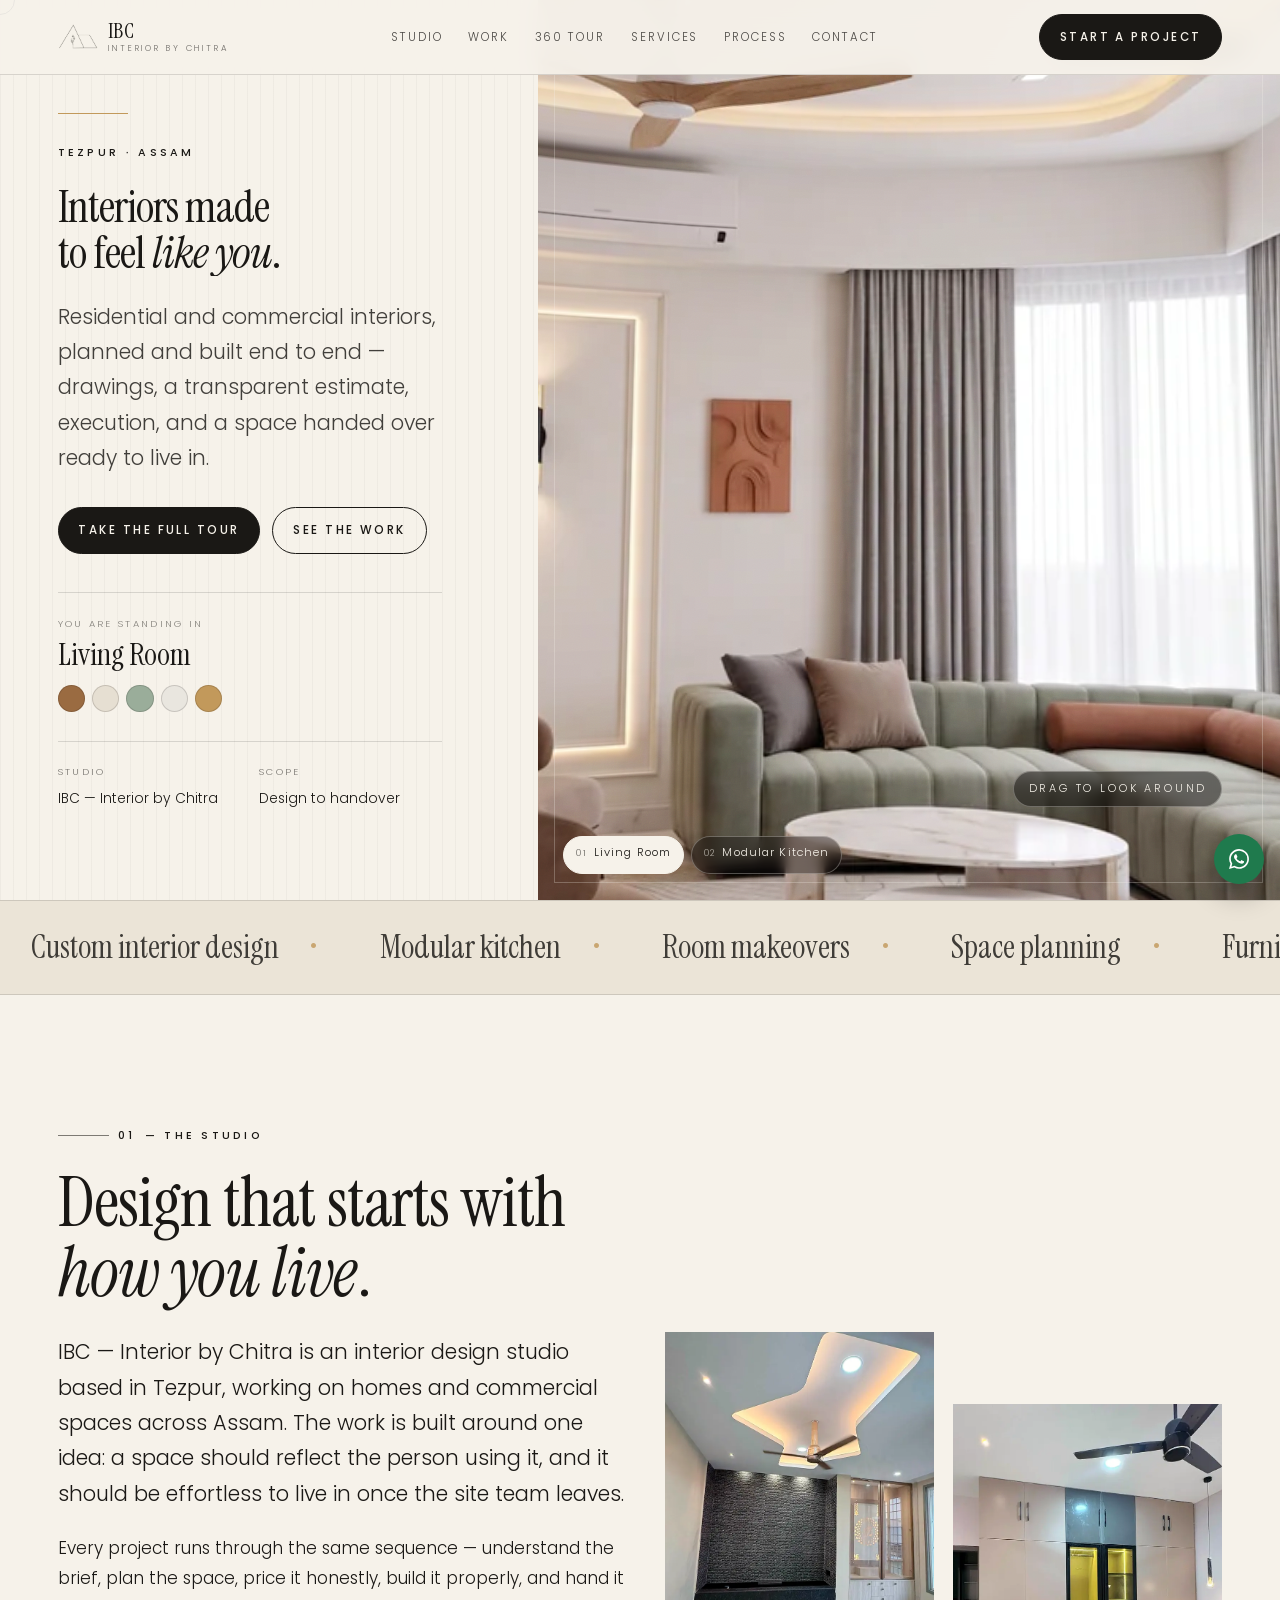
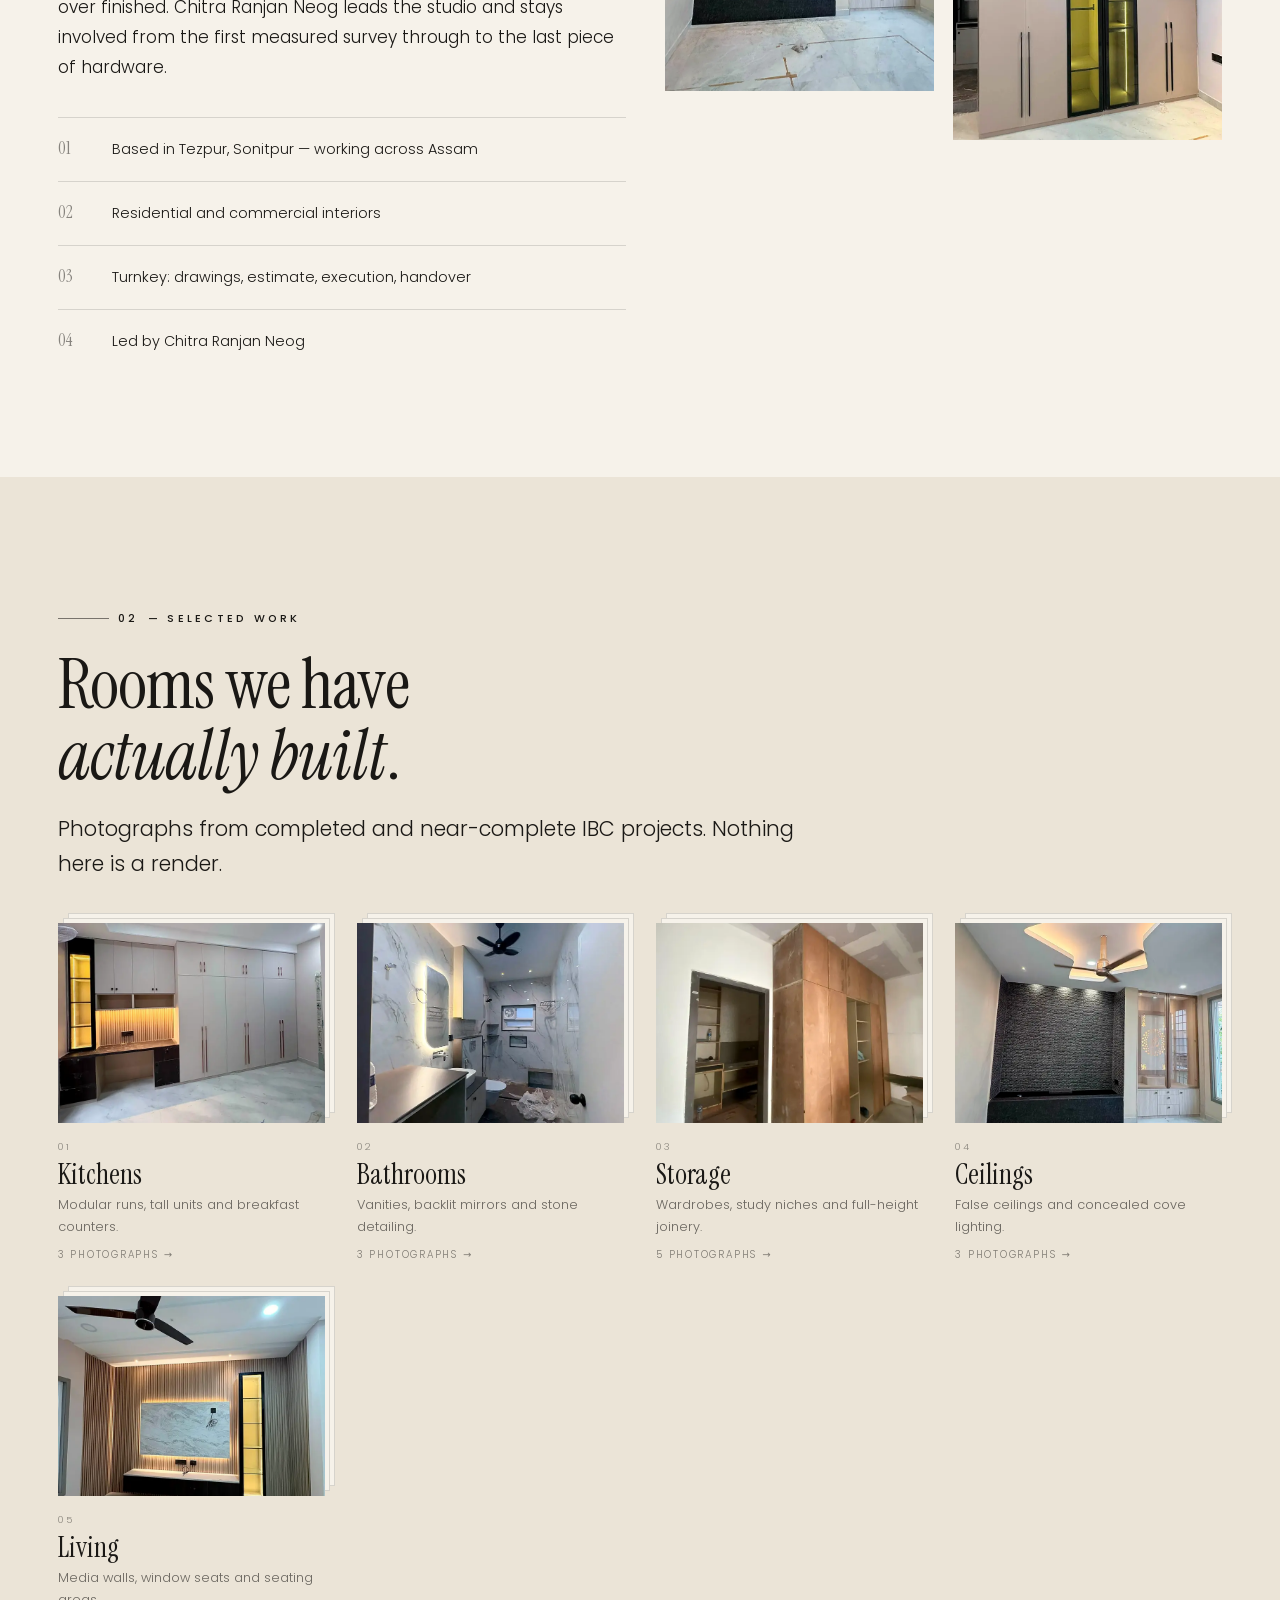
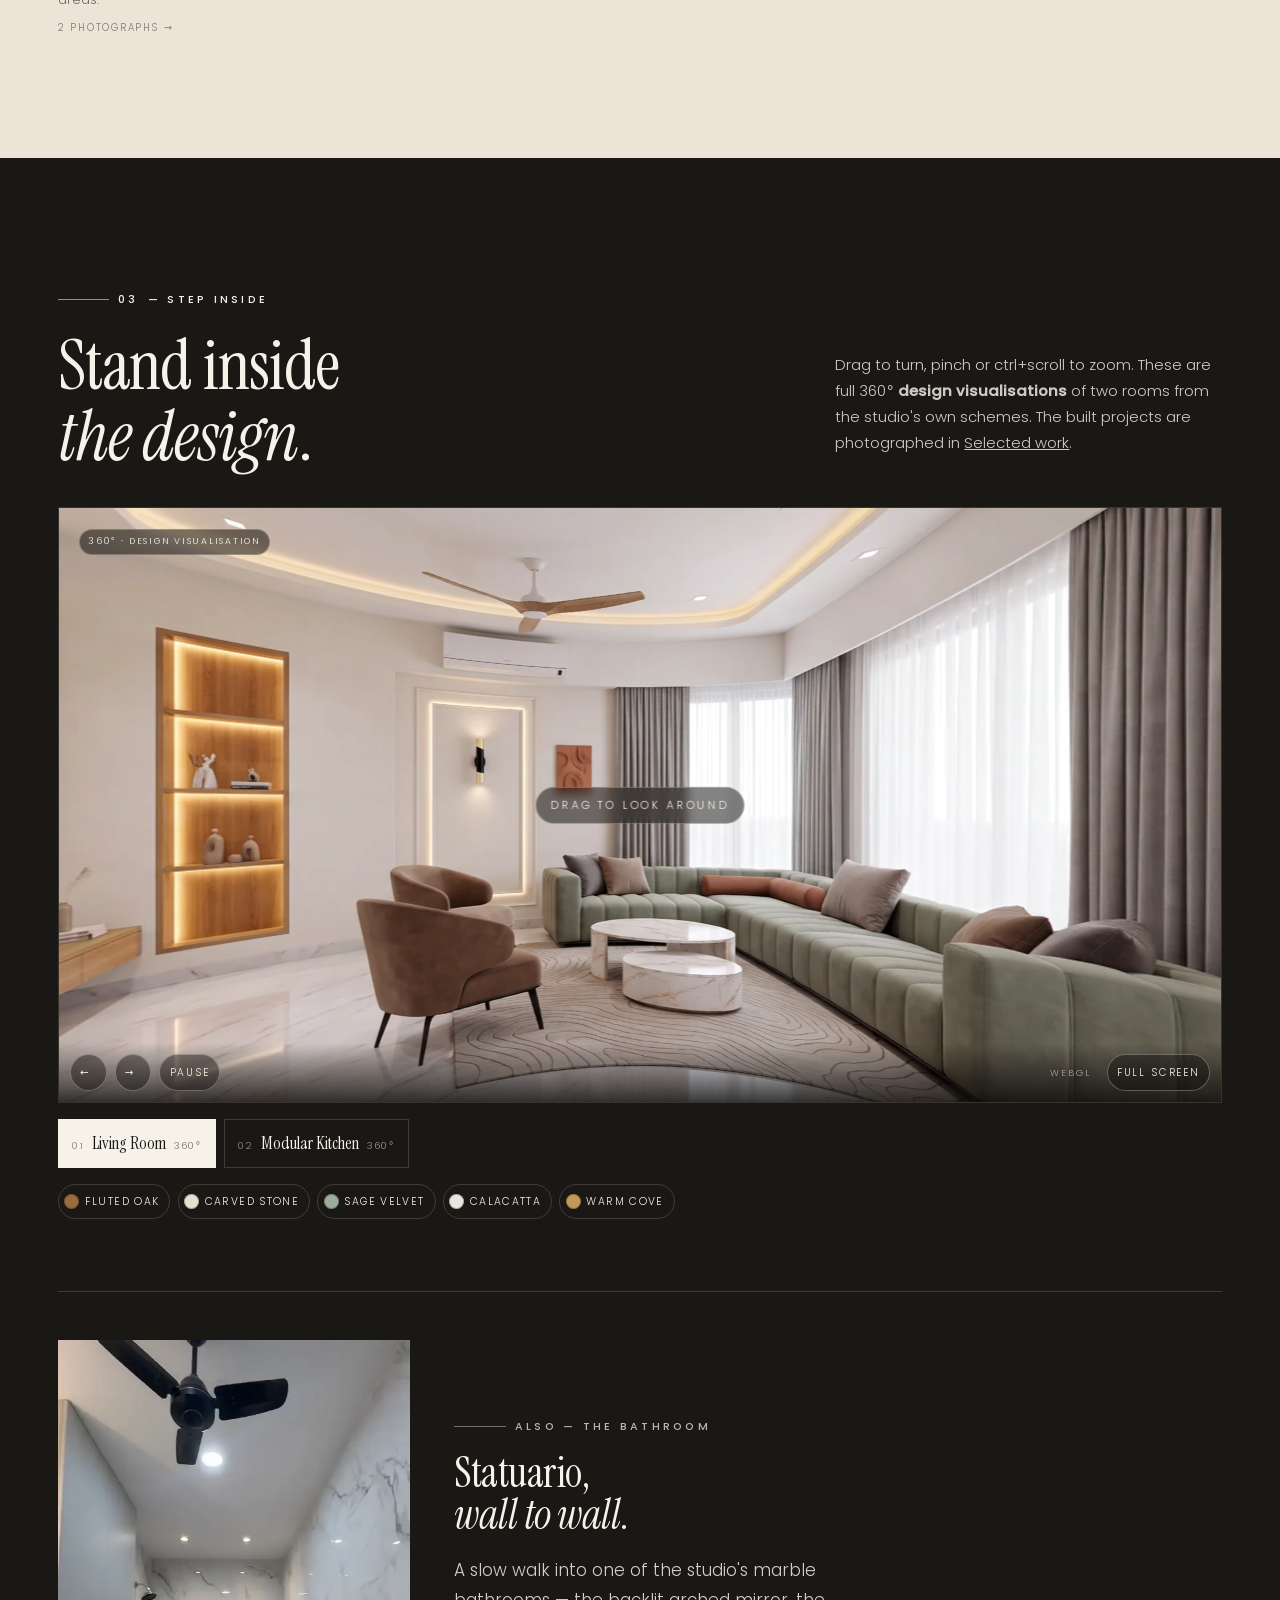
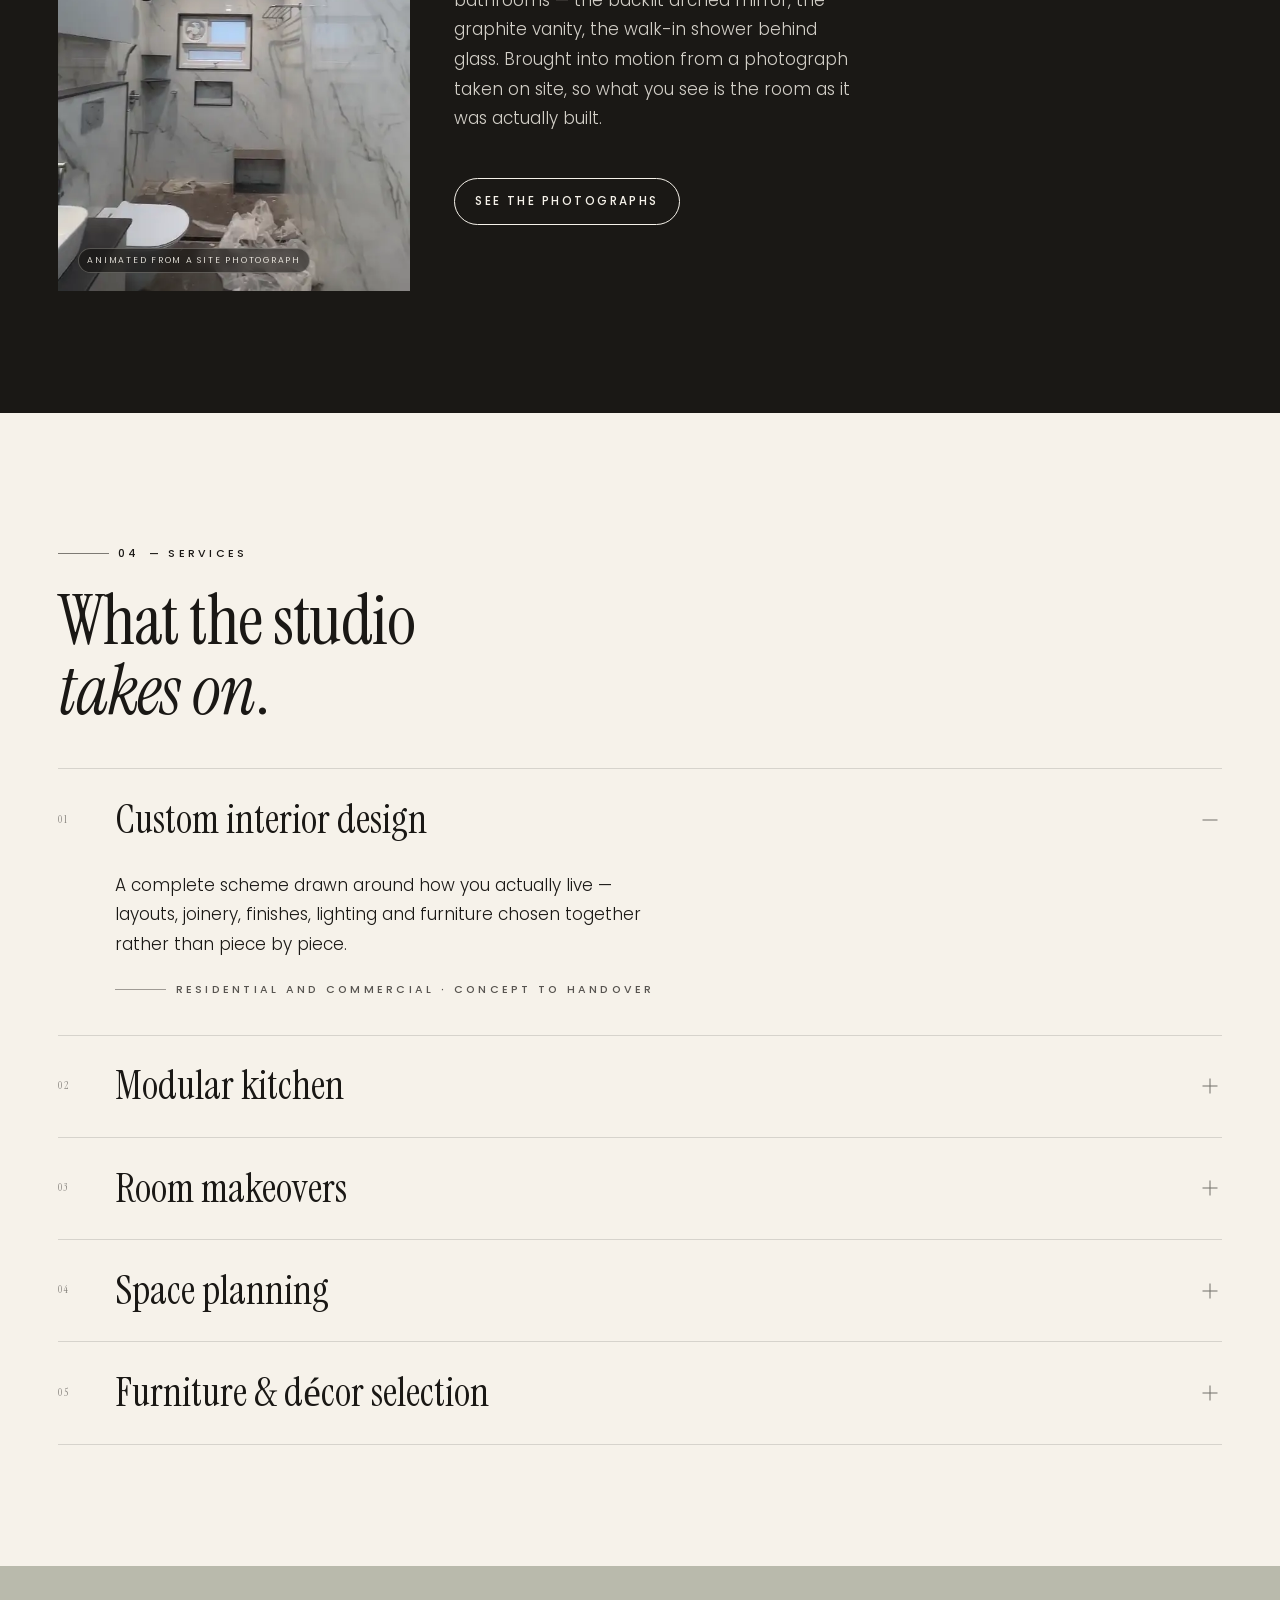
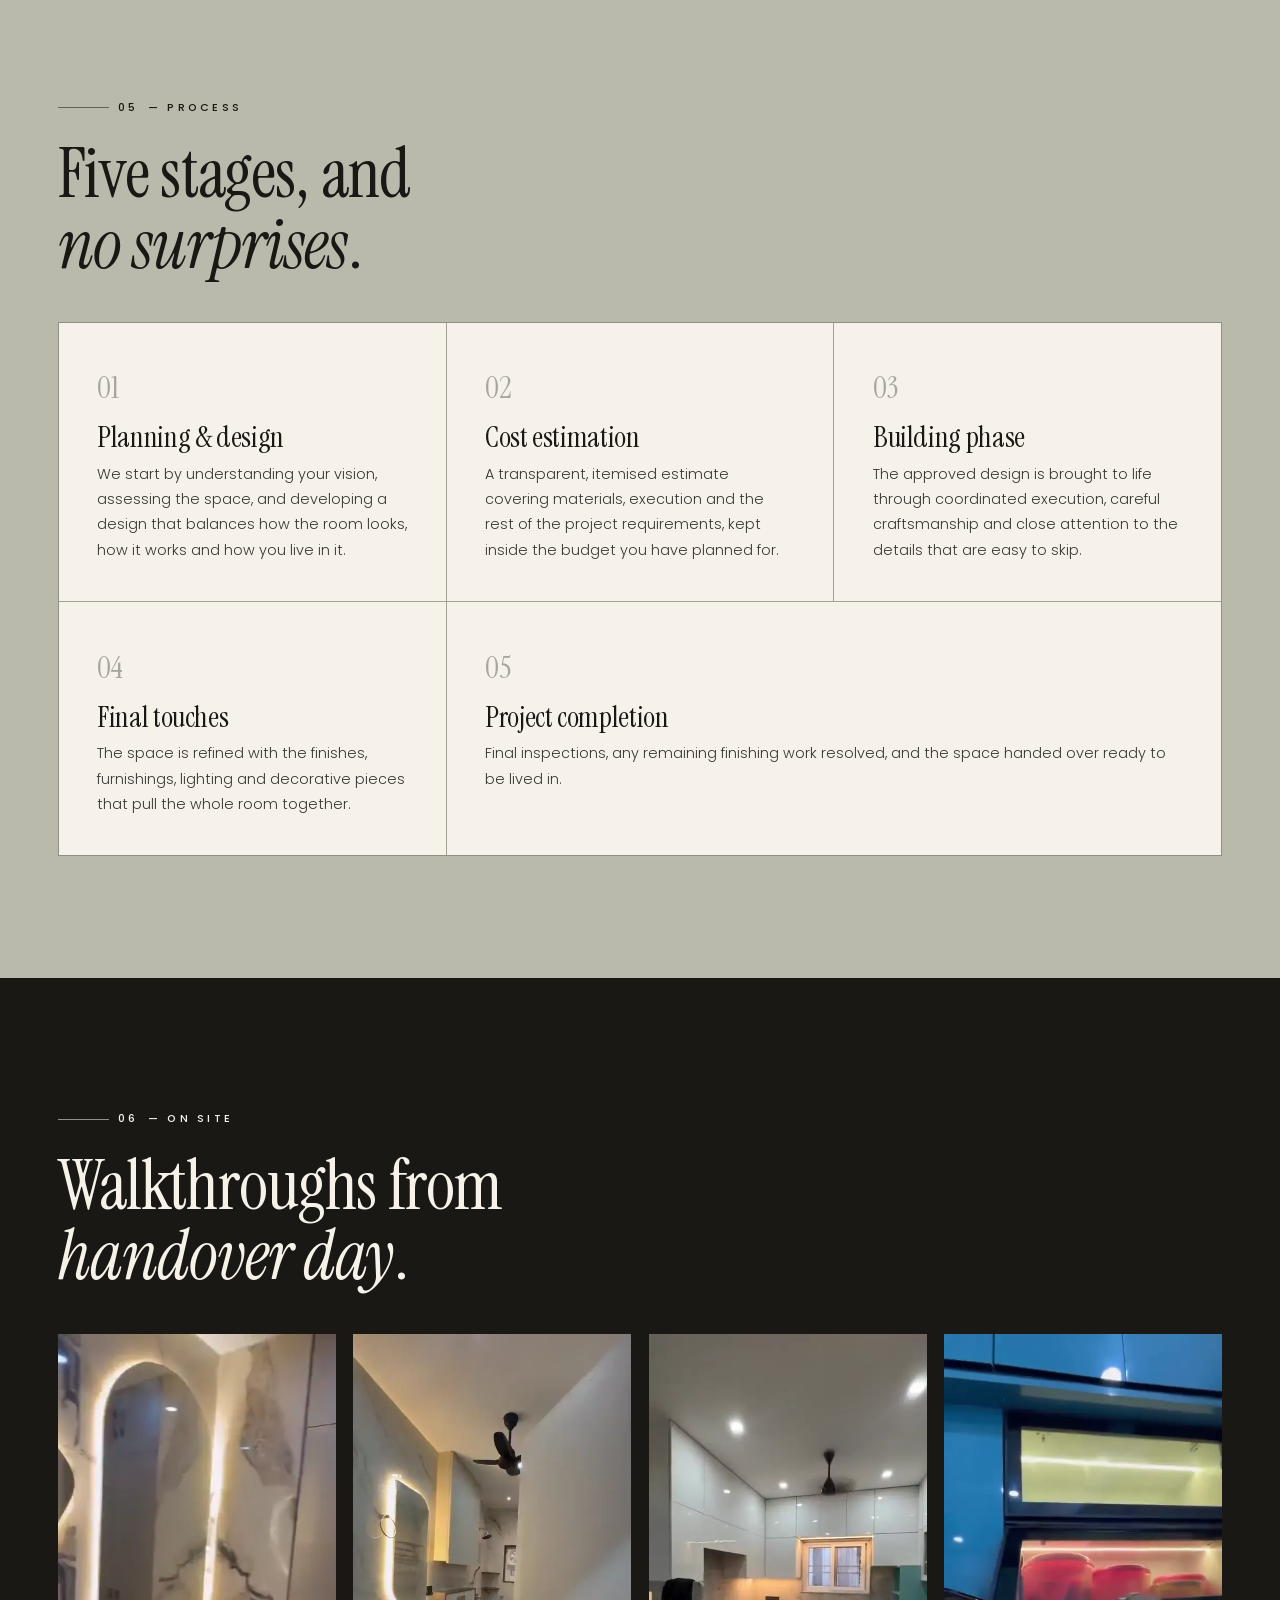
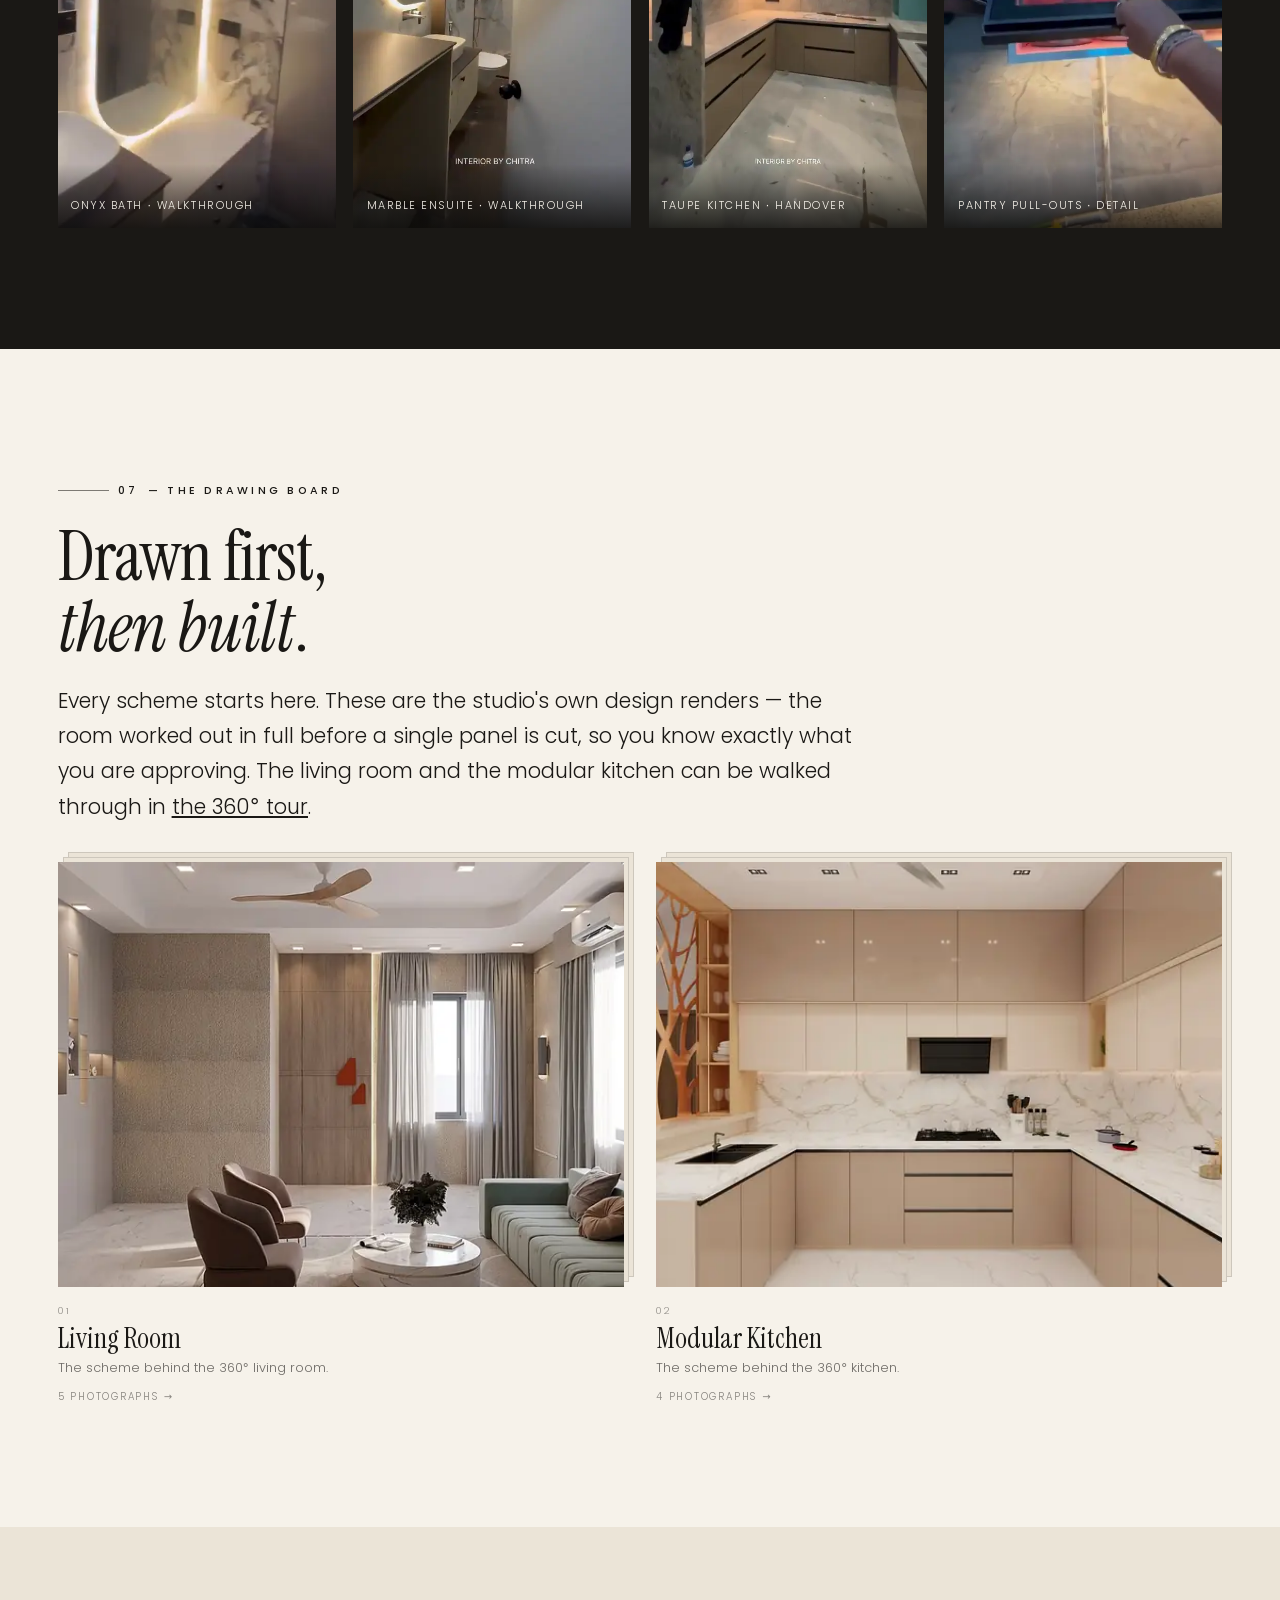
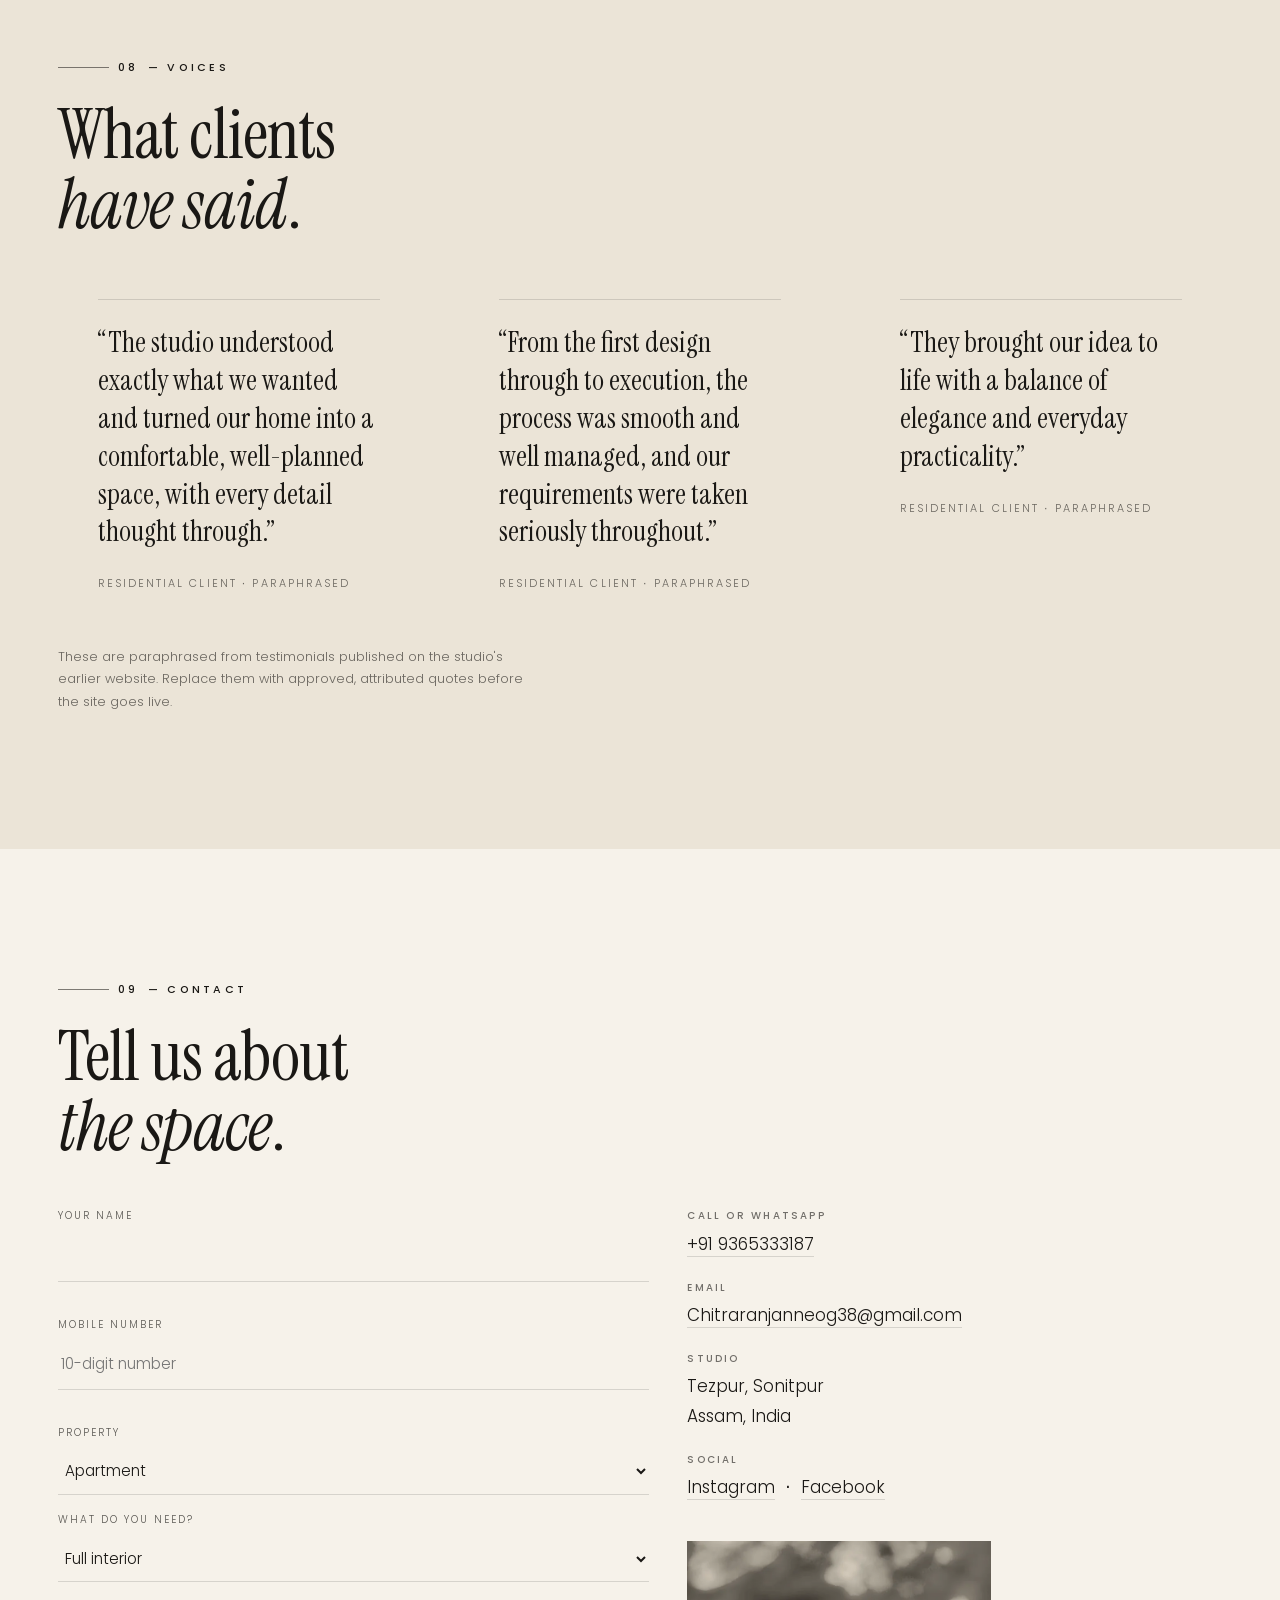
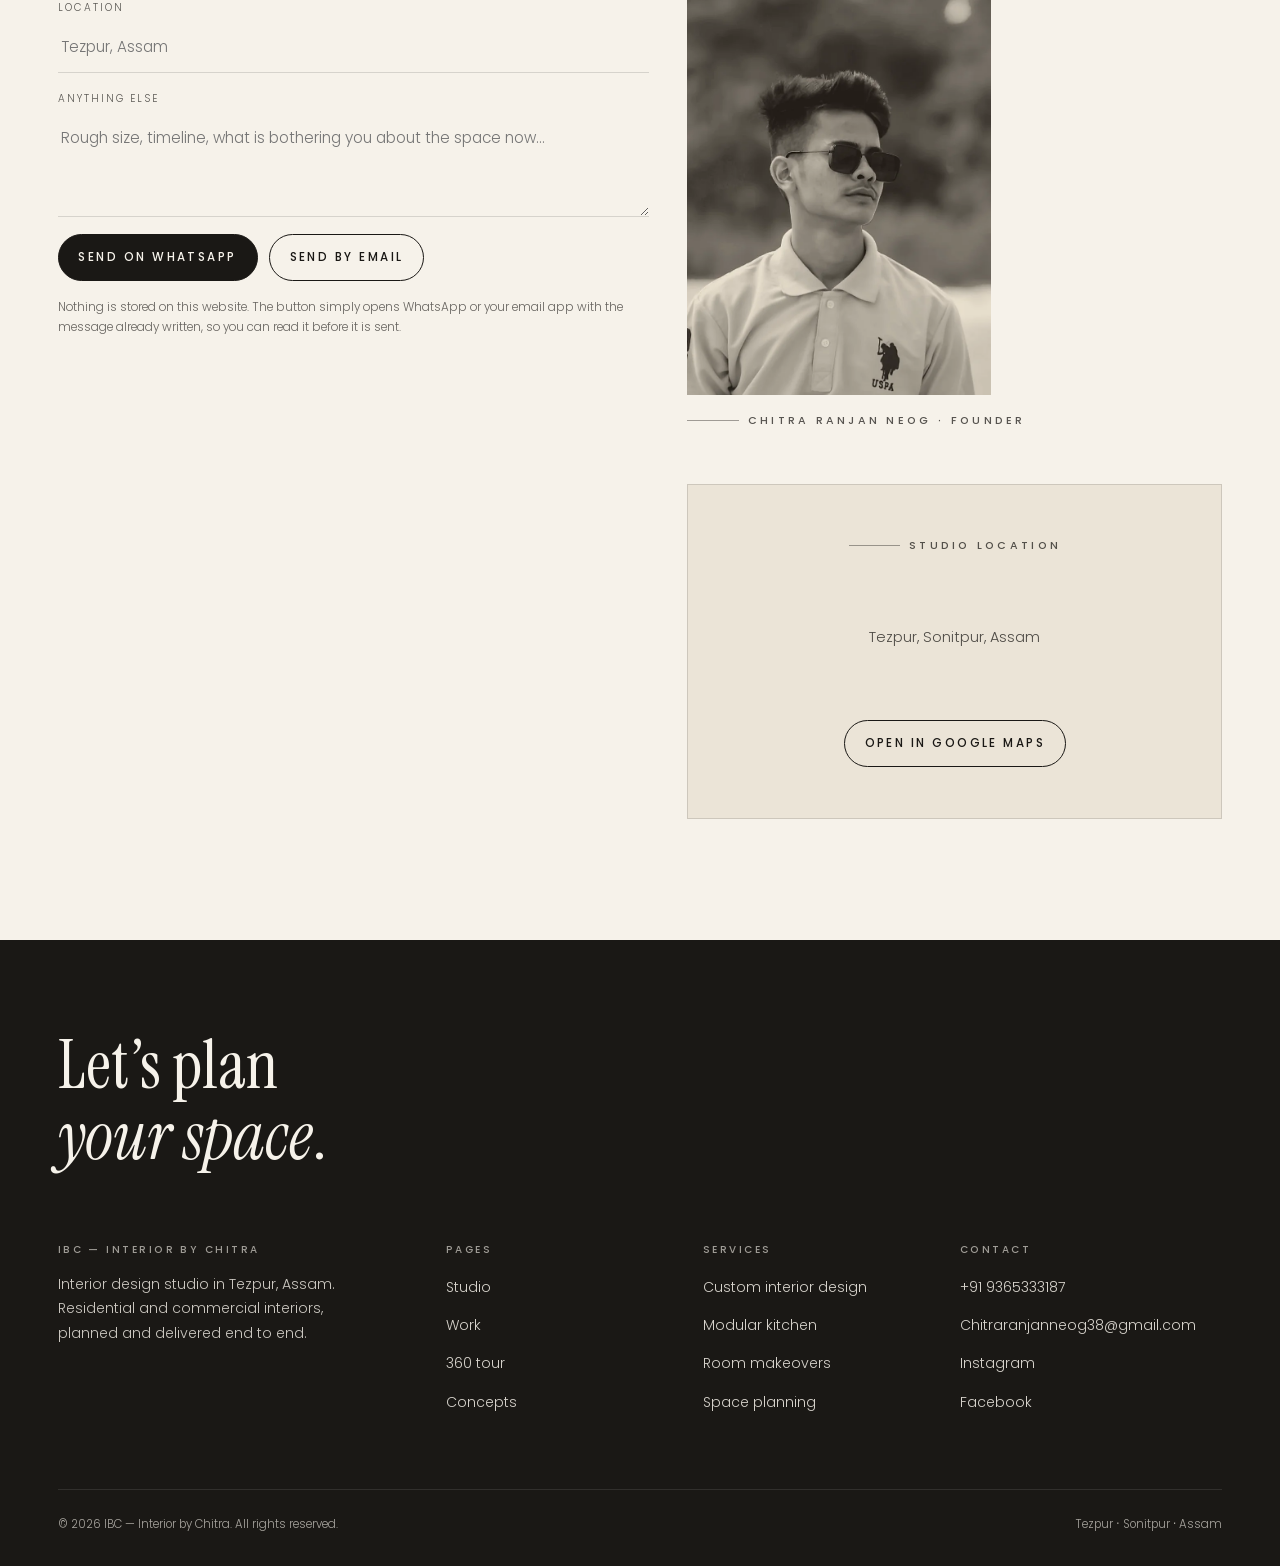
==== index.html @ 6c3b50dd "'IBC website" ====
<!DOCTYPE html>
<html lang="en" class="no-js">
<head>
<meta charset="utf-8">
<meta name="viewport" content="width=device-width, initial-scale=1, viewport-fit=cover">
<title>IBC — Interior by Chitra | Interior Designer in Tezpur, Assam</title>
<meta name="description" content="IBC — Interior by Chitra is an interior design studio in Tezpur, Assam. Custom interiors, modular kitchens, room makeovers and space planning, from first drawing to handover. Step inside a finished room in 360&deg;.">
<link rel="canonical" href="https://ibcinterior.in/">
<meta name="theme-color" content="#f6f2ea">
<meta name="author" content="IBC — Interior by Chitra">
<meta property="og:type" content="website">
<meta property="og:site_name" content="IBC — Interior by Chitra">
<meta property="og:title" content="IBC — Interior by Chitra | Interior Designer in Tezpur">
<meta property="og:description" content="Residential and commercial interiors across Assam — planning, estimation, execution and handover. Step inside a finished room in 360&deg;.">
<meta property="og:url" content="https://ibcinterior.in/">
<meta property="og:image" content="https://ibcinterior.in/assets/img/og-image.jpg">
<meta property="og:image:width" content="1200">
<meta property="og:image:height" content="630">
<meta property="og:locale" content="en_IN">
<meta name="twitter:card" content="summary_large_image">
<meta name="twitter:title" content="IBC — Interior by Chitra | Interior Designer in Tezpur">
<meta name="twitter:description" content="Residential and commercial interiors across Assam. Step inside a finished room in 360&deg;.">
<meta name="twitter:image" content="https://ibcinterior.in/assets/img/og-image.jpg">
<link rel="icon" href="assets/icons/favicon.svg" type="image/svg+xml">
<link rel="icon" href="assets/icons/favicon-32.png" sizes="32x32" type="image/png">
<link rel="apple-touch-icon" href="assets/icons/apple-touch-icon.png">
<link rel="manifest" href="site.webmanifest">
<link rel="stylesheet" href="assets/css/main.css">
<script type="application/ld+json">
{
  "@context": "https://schema.org",
  "@type": "HomeAndConstructionBusiness",
  "additionalType": "https://schema.org/InteriorDesignService",
  "name": "IBC \u2014 Interior by Chitra",
  "alternateName": "interiorbychitra",
  "url": "https://ibcinterior.in/",
  "image": "https://ibcinterior.in/assets/img/og-image.jpg",
  "telephone": "+91-9365333187",
  "email": "Chitraranjanneog38@gmail.com",
  "founder": {
    "@type": "Person",
    "name": "Chitra Ranjan Neog"
  },
  "address": {
    "@type": "PostalAddress",
    "addressLocality": "Tezpur",
    "addressRegion": "Assam",
    "addressCountry": "IN"
  },
  "areaServed": [
    {
      "@type": "City",
      "name": "Tezpur"
    },
    {
      "@type": "State",
      "name": "Assam"
    }
  ],
  "sameAs": [
    "https://www.instagram.com/interiorbychitra",
    "https://www.facebook.com/profile.php?id=100085504209264"
  ],
  "hasMap": "https://maps.app.goo.gl/kYUEue5jxnT1ZTCc9",
  "makesOffer": [
    {
      "@type": "Offer",
      "itemOffered": {
        "@type": "Service",
        "name": "Custom interior design"
      }
    },
    {
      "@type": "Offer",
      "itemOffered": {
        "@type": "Service",
        "name": "Modular kitchen"
      }
    },
    {
      "@type": "Offer",
      "itemOffered": {
        "@type": "Service",
        "name": "Room makeovers"
      }
    },
    {
      "@type": "Offer",
      "itemOffered": {
        "@type": "Service",
        "name": "Space planning"
      }
    },
    {
      "@type": "Offer",
      "itemOffered": {
        "@type": "Service",
        "name": "Furniture & d\u00e9cor selection"
      }
    }
  ]
}
</script>
</head>
<body>

<a class="skip" href="#main">Skip to content</a>

<div id="pre" aria-hidden="true">
  <img class="pre__mark" src="assets/img/logo-mark.png" alt="" width="84" height="53">
  <div class="pre__bar"><i></i></div>
  <div class="pre__t">Interior by Chitra</div>
</div>

<header class="hdr">
  <a class="hdr__brand" href="#top" aria-label="IBC — Interior by Chitra, home">
    <img src="assets/img/logo-mark.png" alt="" width="40" height="25">
    <span class="hdr__name">IBC<span class="hdr__sub">Interior by Chitra</span></span>
  </a>
  <nav class="hdr__nav" aria-label="Primary">
        <a href="#studio">Studio</a>
        <a href="#work">Work</a>
        <a href="#tour">360 Tour</a>
        <a href="#services">Services</a>
        <a href="#process">Process</a>
        <a href="#contact">Contact</a>
  </nav>
  <a class="btn btn--solid hdr__cta" href="#contact"><span>Start a project</span></a>
  <button class="burger" type="button" aria-expanded="false" aria-controls="menu" aria-label="Menu">
    <span></span><span></span><span></span>
  </button>
</header>

<nav class="menu" id="menu" aria-label="Mobile" aria-hidden="true">
      <a href="#studio"><span class="num">01</span>Studio</a>
      <a href="#work"><span class="num">02</span>Work</a>
      <a href="#tour"><span class="num">03</span>360 Tour</a>
      <a href="#services"><span class="num">04</span>Services</a>
      <a href="#process"><span class="num">05</span>Process</a>
      <a href="#contact"><span class="num">06</span>Contact</a>
  <div class="menu__foot">
    <a href="tel:+919365333187">+91 9365333187</a>
    <a href="mailto:Chitraranjanneog38@gmail.com">Chitraranjanneog38@gmail.com</a>
    <a href="https://www.instagram.com/interiorbychitra" rel="noopener">Instagram</a>
  </div>
</nav>

<main id="main">

<section class="hero" id="top">
  <div class="hero__panel">
    <div class="hero__panelInner">
      <span class="hero__kicker" aria-hidden="true"></span>
      <p class="label rv in">Tezpur &middot; Assam</p>
      <h1>
        <span class="line"><span>Interiors made</span></span>
        <span class="line"><span>to feel <em>like you</em>.</span></span>
      </h1>
      <p class="hero__sub lede">Residential and commercial interiors, planned and built end to
        end &mdash; drawings, a transparent estimate, execution, and a space handed over ready
        to live in.</p>
      <div class="hero__ctas">
        <a class="btn btn--solid" href="#tour"><span>Take the full tour</span></a>
        <a class="btn" href="#work"><span>See the work</span></a>
      </div>
      <div class="hero__now">
        <p class="hero__nowLabel">You are standing in</p>
        <p class="hero__nowRoom" data-hero-roomname>Living Room</p>
        <div class="hero__swatches" data-hero-mats aria-hidden="true"></div>
      </div>
      <dl class="hero__meta">
        <div><dt>Studio</dt><dd>IBC &mdash; Interior by Chitra</dd></div>
        <div><dt>Scope</dt><dd>Design to handover</dd></div>
      </dl>
    </div>
  </div>

  <div class="hero__stage" id="hero-pano">
    <img class="hero__fallback" src="assets/img/pano/living-room-preview.webp"
         alt="A living room designed by IBC &mdash; Interior by Chitra, Tezpur"
         fetchpriority="high" decoding="async">
    <div class="pano hero__pano">
      <div class="pano__stage" data-pano-stage role="application"
           aria-label="360 degree view of a room designed by IBC. Drag or use the arrow keys to look around."></div>
      <p class="pano__hint" data-pano-hint>Drag to look around</p>
    </div>
    <div class="hero__grain" aria-hidden="true"></div>
    <div class="hero__frame" aria-hidden="true"></div>
    <div class="hero__rooms" role="group" aria-label="Choose the room shown">
      <button type="button" data-hero-room="0" aria-current="true">
        <span class="num">01</span>Living Room</button>
      <button type="button" data-hero-room="1" aria-current="false">
        <span class="num">02</span>Modular Kitchen</button>
    </div>
    <span class="hero__tag">360&deg; &middot; design visualisation</span>
  </div>
</section>

<div class="marq" aria-hidden="true">
  <div class="marq__track">
    <span>Custom interior design</span><span>Modular kitchen</span><span>Room makeovers</span>
    <span>Space planning</span><span>Furniture &amp; d&eacute;cor</span><span>Turnkey execution</span>
    <span>Custom interior design</span><span>Modular kitchen</span><span>Room makeovers</span>
    <span>Space planning</span><span>Furniture &amp; d&eacute;cor</span><span>Turnkey execution</span>
  </div>
</div>

<section class="section" id="studio">
  <div class="wrap grid2">
    <div>
      <p class="label rv"><span class="num">01</span> &mdash; The studio</p>
      <h2 class="rv">Design that starts with<br><em>how you live</em>.</h2>
      <div class="rv rv-d1" style="margin-top:1.6rem">
        <p class="lede">IBC — Interior by Chitra is an interior design studio based in Tezpur, working on
          homes and commercial spaces across Assam. The work is built around one idea: a space should
          reflect the person using it, and it should be effortless to live in once the site team leaves.</p>
        <p>Every project runs through the same sequence — understand the brief, plan the space, price it
          honestly, build it properly, and hand it over finished. Chitra Ranjan Neog leads the studio and
          stays involved from the first measured survey through to the last piece of hardware.</p>
      </div>
      <div class="facts rv rv-d2">
        <div class="fact"><b class="num">01</b><span>Based in Tezpur, Sonitpur — working across Assam</span></div>
        <div class="fact"><b class="num">02</b><span>Residential and commercial interiors</span></div>
        <div class="fact"><b class="num">03</b><span>Turnkey: drawings, estimate, execution, handover</span></div>
        <div class="fact"><b class="num">04</b><span>Led by Chitra Ranjan Neog</span></div>
      </div>
    </div>
    <div class="studio__imgs rv rv-d1">
      <figure>
        <img src="assets/img/work/ceiling-curved-cove-sm.webp" width="1536" height="1985"
             loading="lazy" decoding="async" alt="A curved false ceiling with concealed cove lighting, completed by IBC">
      </figure>
      <figure>
        <img src="assets/img/work/wardrobe-brass-pulls-sm.webp" width="1536" height="1917"
             loading="lazy" decoding="async" alt="A fitted wardrobe with slim brass pulls and amber glass panels">
      </figure>
    </div>
  </div>
</section>

<section class="section section--bone" id="work">
  <div class="wrap">
    <p class="label rv"><span class="num">02</span> &mdash; Selected work</p>
    <h2 class="rv">Rooms we have<br><em>actually built</em>.</h2>
    <p class="lede rv rv-d1" style="max-width:56ch;margin-top:1.2rem">
      Photographs from completed and near-complete IBC projects. Nothing here is a render.</p>

    <div class="folderwrap" style="margin-top:2.6rem">
      <div class="fgrid" data-grid="work">
        <button class="fcard rv" type="button" data-open="Kitchens" data-scope="work"
                aria-expanded="false">
          <span class="fcard__stack" aria-hidden="true">
            <span class="fcard__sheet"></span><span class="fcard__sheet"></span>
            <img src="assets/img/work/kitchen-warm-cove-sm.webp" alt="" loading="lazy" decoding="async">
          </span>
          <span class="fcard__meta">
            <span class="fcard__n num">01</span>
            <span class="fcard__t">Kitchens</span>
            <span class="fcard__d">Modular runs, tall units and breakfast counters.</span>
            <span class="fcard__c num">3 photographs</span>
          </span>
        </button>
        <button class="fcard rv" type="button" data-open="Bathrooms" data-scope="work"
                aria-expanded="false">
          <span class="fcard__stack" aria-hidden="true">
            <span class="fcard__sheet"></span><span class="fcard__sheet"></span>
            <img src="assets/img/work/vanity-marble-mirror-sm.webp" alt="" loading="lazy" decoding="async">
          </span>
          <span class="fcard__meta">
            <span class="fcard__n num">02</span>
            <span class="fcard__t">Bathrooms</span>
            <span class="fcard__d">Vanities, backlit mirrors and stone detailing.</span>
            <span class="fcard__c num">3 photographs</span>
          </span>
        </button>
        <button class="fcard rv" type="button" data-open="Storage" data-scope="work"
                aria-expanded="false">
          <span class="fcard__stack" aria-hidden="true">
            <span class="fcard__sheet"></span><span class="fcard__sheet"></span>
            <img src="assets/img/work/wardrobe-teak-panelling-sm.webp" alt="" loading="lazy" decoding="async">
          </span>
          <span class="fcard__meta">
            <span class="fcard__n num">03</span>
            <span class="fcard__t">Storage</span>
            <span class="fcard__d">Wardrobes, study niches and full-height joinery.</span>
            <span class="fcard__c num">5 photographs</span>
          </span>
        </button>
        <button class="fcard rv" type="button" data-open="Ceilings" data-scope="work"
                aria-expanded="false">
          <span class="fcard__stack" aria-hidden="true">
            <span class="fcard__sheet"></span><span class="fcard__sheet"></span>
            <img src="assets/img/work/ceiling-curved-cove-sm.webp" alt="" loading="lazy" decoding="async">
          </span>
          <span class="fcard__meta">
            <span class="fcard__n num">04</span>
            <span class="fcard__t">Ceilings</span>
            <span class="fcard__d">False ceilings and concealed cove lighting.</span>
            <span class="fcard__c num">3 photographs</span>
          </span>
        </button>
        <button class="fcard rv" type="button" data-open="Living" data-scope="work"
                aria-expanded="false">
          <span class="fcard__stack" aria-hidden="true">
            <span class="fcard__sheet"></span><span class="fcard__sheet"></span>
            <img src="assets/img/work/living-tv-unit-cove-sm.webp" alt="" loading="lazy" decoding="async">
          </span>
          <span class="fcard__meta">
            <span class="fcard__n num">05</span>
            <span class="fcard__t">Living</span>
            <span class="fcard__d">Media walls, window seats and seating areas.</span>
            <span class="fcard__c num">2 photographs</span>
          </span>
        </button>
      </div>
      <div class="fopen" data-panel="work" hidden>
        <div class="fopen__bar">
          <button class="fopen__back" type="button" data-close="work">
            <span aria-hidden="true">&#8592;</span> All folders</button>
          <h3 class="fopen__t" data-title="work" tabindex="-1"></h3>
          <span class="fopen__c num" data-count="work"></span>
        </div>
        <div class="fbody" data-body="Kitchens" data-scope="work" hidden>
          <div class="work">
            <figure class="work__item" data-cat="Kitchens" data-title="Kitchen under warm cove light">
              <button type="button" aria-label="Open larger view: Kitchen under warm cove light">
                <img src="assets/img/work/kitchen-warm-cove-sm.webp"
                     data-full="assets/img/work/kitchen-warm-cove.webp"
                     width="1493" height="1563" loading="lazy" decoding="async"
                     alt="Kitchen under warm cove light &mdash; a completed IBC project in Tezpur, Assam">
              </button>
              <figcaption>Kitchen under warm cove light</figcaption>
            </figure>
            <figure class="work__item" data-cat="Kitchens" data-title="Tall units and breakfast counter">
              <button type="button" aria-label="Open larger view: Tall units and breakfast counter">
                <img src="assets/img/work/kitchen-tall-units-sm.webp"
                     data-full="assets/img/work/kitchen-tall-units.webp"
                     width="1536" height="1876" loading="lazy" decoding="async"
                     alt="Tall units and breakfast counter &mdash; a completed IBC project in Tezpur, Assam">
              </button>
              <figcaption>Tall units and breakfast counter</figcaption>
            </figure>
            <figure class="work__item" data-cat="Kitchens" data-title="Kitchen and vanity suite">
              <button type="button" aria-label="Open larger view: Kitchen and vanity suite">
                <img src="assets/img/work/kitchen-vanity-suite-sm.webp"
                     data-full="assets/img/work/kitchen-vanity-suite.webp"
                     width="1536" height="2033" loading="lazy" decoding="async"
                     alt="Kitchen and vanity suite &mdash; a completed IBC project in Tezpur, Assam">
              </button>
              <figcaption>Kitchen and vanity suite</figcaption>
            </figure>
          </div>
        </div>
        <div class="fbody" data-body="Bathrooms" data-scope="work" hidden>
          <div class="work">
            <figure class="work__item" data-cat="Bathrooms" data-title="Marble vanity with backlit mirror">
              <button type="button" aria-label="Open larger view: Marble vanity with backlit mirror">
                <img src="assets/img/work/vanity-marble-mirror-sm.webp"
                     data-full="assets/img/work/vanity-marble-mirror.webp"
                     width="1486" height="2048" loading="lazy" decoding="async"
                     alt="Marble vanity with backlit mirror &mdash; a completed IBC project in Tezpur, Assam">
              </button>
              <figcaption>Marble vanity with backlit mirror</figcaption>
            </figure>
            <figure class="work__item" data-cat="Bathrooms" data-title="Vanity with fluted slat wall">
              <button type="button" aria-label="Open larger view: Vanity with fluted slat wall">
                <img src="assets/img/work/vanity-slat-wall-sm.webp"
                     data-full="assets/img/work/vanity-slat-wall.webp"
                     width="1536" height="2048" loading="lazy" decoding="async"
                     alt="Vanity with fluted slat wall &mdash; a completed IBC project in Tezpur, Assam">
              </button>
              <figcaption>Vanity with fluted slat wall</figcaption>
            </figure>
            <figure class="work__item" data-cat="Bathrooms" data-title="Backlit vanity niche">
              <button type="button" aria-label="Open larger view: Backlit vanity niche">
                <img src="assets/img/work/vanity-backlit-niche-sm.webp"
                     data-full="assets/img/work/vanity-backlit-niche.webp"
                     width="1536" height="1947" loading="lazy" decoding="async"
                     alt="Backlit vanity niche &mdash; a completed IBC project in Tezpur, Assam">
              </button>
              <figcaption>Backlit vanity niche</figcaption>
            </figure>
          </div>
        </div>
        <div class="fbody" data-body="Storage" data-scope="work" hidden>
          <div class="work">
            <figure class="work__item" data-cat="Storage" data-title="Teak-panelled wardrobe wall">
              <button type="button" aria-label="Open larger view: Teak-panelled wardrobe wall">
                <img src="assets/img/work/wardrobe-teak-panelling-sm.webp"
                     data-full="assets/img/work/wardrobe-teak-panelling.webp"
                     width="1536" height="2048" loading="lazy" decoding="async"
                     alt="Teak-panelled wardrobe wall &mdash; a completed IBC project in Tezpur, Assam">
              </button>
              <figcaption>Teak-panelled wardrobe wall</figcaption>
            </figure>
            <figure class="work__item" data-cat="Storage" data-title="Open shelving and study niche">
              <button type="button" aria-label="Open larger view: Open shelving and study niche">
                <img src="assets/img/work/wardrobe-open-shelving-sm.webp"
                     data-full="assets/img/work/wardrobe-open-shelving.webp"
                     width="1536" height="2048" loading="lazy" decoding="async"
                     alt="Open shelving and study niche &mdash; a completed IBC project in Tezpur, Assam">
              </button>
              <figcaption>Open shelving and study niche</figcaption>
            </figure>
            <figure class="work__item" data-cat="Storage" data-title="Full-height storage wall">
              <button type="button" aria-label="Open larger view: Full-height storage wall">
                <img src="assets/img/work/storage-wall-study-sm.webp"
                     data-full="assets/img/work/storage-wall-study.webp"
                     width="1536" height="2048" loading="lazy" decoding="async"
                     alt="Full-height storage wall &mdash; a completed IBC project in Tezpur, Assam">
              </button>
              <figcaption>Full-height storage wall</figcaption>
            </figure>
            <figure class="work__item" data-cat="Storage" data-title="Tall unit with amber glass">
              <button type="button" aria-label="Open larger view: Tall unit with amber glass">
                <img src="assets/img/work/tall-unit-amber-glass-sm.webp"
                     data-full="assets/img/work/tall-unit-amber-glass.webp"
                     width="1536" height="2048" loading="lazy" decoding="async"
                     alt="Tall unit with amber glass &mdash; a completed IBC project in Tezpur, Assam">
              </button>
              <figcaption>Tall unit with amber glass</figcaption>
            </figure>
            <figure class="work__item" data-cat="Storage" data-title="Wardrobe with slim brass pulls">
              <button type="button" aria-label="Open larger view: Wardrobe with slim brass pulls">
                <img src="assets/img/work/wardrobe-brass-pulls-sm.webp"
                     data-full="assets/img/work/wardrobe-brass-pulls.webp"
                     width="1536" height="1917" loading="lazy" decoding="async"
                     alt="Wardrobe with slim brass pulls &mdash; a completed IBC project in Tezpur, Assam">
              </button>
              <figcaption>Wardrobe with slim brass pulls</figcaption>
            </figure>
          </div>
        </div>
        <div class="fbody" data-body="Ceilings" data-scope="work" hidden>
          <div class="work">
            <figure class="work__item" data-cat="Ceilings" data-title="Curved false ceiling">
              <button type="button" aria-label="Open larger view: Curved false ceiling">
                <img src="assets/img/work/ceiling-curved-cove-sm.webp"
                     data-full="assets/img/work/ceiling-curved-cove.webp"
                     width="1536" height="1985" loading="lazy" decoding="async"
                     alt="Curved false ceiling &mdash; a completed IBC project in Tezpur, Assam">
              </button>
              <figcaption>Curved false ceiling</figcaption>
            </figure>
            <figure class="work__item" data-cat="Ceilings" data-title="Timber baffle ceiling detail">
              <button type="button" aria-label="Open larger view: Timber baffle ceiling detail">
                <img src="assets/img/work/ceiling-timber-baffle-sm.webp"
                     data-full="assets/img/work/ceiling-timber-baffle.webp"
                     width="1536" height="2048" loading="lazy" decoding="async"
                     alt="Timber baffle ceiling detail &mdash; a completed IBC project in Tezpur, Assam">
              </button>
              <figcaption>Timber baffle ceiling detail</figcaption>
            </figure>
            <figure class="work__item" data-cat="Ceilings" data-title="Faceted cove ceiling">
              <button type="button" aria-label="Open larger view: Faceted cove ceiling">
                <img src="assets/img/work/ceiling-hex-cove-sm.webp"
                     data-full="assets/img/work/ceiling-hex-cove.webp"
                     width="1600" height="1344" loading="lazy" decoding="async"
                     alt="Faceted cove ceiling &mdash; a completed IBC project in Tezpur, Assam">
              </button>
              <figcaption>Faceted cove ceiling</figcaption>
            </figure>
          </div>
        </div>
        <div class="fbody" data-body="Living" data-scope="work" hidden>
          <div class="work">
            <figure class="work__item" data-cat="Living" data-title="Media wall and cove ceiling">
              <button type="button" aria-label="Open larger view: Media wall and cove ceiling">
                <img src="assets/img/work/living-tv-unit-cove-sm.webp"
                     data-full="assets/img/work/living-tv-unit-cove.webp"
                     width="1474" height="1851" loading="lazy" decoding="async"
                     alt="Media wall and cove ceiling &mdash; a completed IBC project in Tezpur, Assam">
              </button>
              <figcaption>Media wall and cove ceiling</figcaption>
            </figure>
            <figure class="work__item" data-cat="Living" data-title="Window seat and steel-framed glazing">
              <button type="button" aria-label="Open larger view: Window seat and steel-framed glazing">
                <img src="assets/img/work/window-seat-steel-frame-sm.webp"
                     data-full="assets/img/work/window-seat-steel-frame.webp"
                     width="1536" height="2048" loading="lazy" decoding="async"
                     alt="Window seat and steel-framed glazing &mdash; a completed IBC project in Tezpur, Assam">
              </button>
              <figcaption>Window seat and steel-framed glazing</figcaption>
            </figure>
          </div>
        </div>
      </div>
    </div>
  </div>
</section>

<section class="section section--dark tour" id="tour">
  <div class="wrap">
    <div class="tour__head">
      <div>
        <p class="label rv"><span class="num">03</span> &mdash; Step inside</p>
        <h2 class="rv">Stand inside<br><em>the design</em>.</h2>
      </div>
      <p class="rv rv-d1" style="max-width:43ch;font-size:.93rem;opacity:.82">
        Drag to turn, pinch or ctrl+scroll to zoom. These are full 360&deg; <strong>design
        visualisations</strong> of two rooms from the studio's own schemes. The built projects are
        photographed in <a href="#work" style="color:inherit">Selected work</a>.</p>
    </div>

    <div class="pano" id="tour-viewer">
      <span class="pano__badge">360&deg; &middot; design visualisation</span>
      <div class="pano__stage" data-pano-stage role="application"
           aria-label="360 degree room viewer. Drag or use the arrow keys to look around."></div>
      <p class="pano__hint" data-pano-hint>Drag to look around</p>
      <div class="pano__ui">
        <button type="button" data-pano-left aria-label="Look left">&#8592;</button>
        <button type="button" data-pano-right aria-label="Look right">&#8594;</button>
        <button type="button" data-pano-spin aria-pressed="true">
          <span data-spin-label>Pause</span></button>
        <span class="pano__spacer"></span>
        <span class="pano__mode" data-pano-mode aria-hidden="true"></span>
        <button type="button" data-pano-full aria-label="Toggle full screen">Full screen</button>
      </div>
    </div>

    <div class="pano__tabs" role="tablist" aria-label="Choose a room" data-pano-tabs></div>
    <div class="pano__mats" data-pano-mats aria-label="Materials in this room"></div>
    <p class="sr" aria-live="polite" data-pano-live></p>
    <div class="walkthru rv">
      <figure class="walkthru__vid">
        <video data-lazy muted playsinline loop preload="none"
               poster="assets/video/reel-bathroom-walk-poster.webp"
               aria-label="A slow walk into the marble bathroom">
          <source data-src="assets/video/reel-bathroom-walk.webm" type="video/webm">
          <source data-src="assets/video/reel-bathroom-walk.mp4" type="video/mp4">
        </video>
        <span class="pano__badge">Animated from a site photograph</span>
      </figure>
      <div class="walkthru__txt">
        <p class="label" style="margin-bottom:1rem">Also &mdash; the bathroom</p>
        <h3>Statuario,<br><em>wall to wall</em>.</h3>
        <p style="margin-top:1.2rem;opacity:.84;max-width:40ch">
          A slow walk into one of the studio's marble bathrooms &mdash; the backlit arched mirror,
          the graphite vanity, the walk-in shower behind glass. Brought into motion from a
          photograph taken on site, so what you see is the room as it was actually built.</p>
        <a class="btn" href="#work" style="margin-top:1.6rem"><span>See the photographs</span></a>
      </div>
    </div>

    <p class="nojs-note" style="margin-top:1.5rem;opacity:.8">
      The 360&deg; viewer needs JavaScript. The same schemes appear as still images in
      <a href="#concepts">Visualisations</a>.</p>
  </div>
</section>

<section class="section" id="services">
  <div class="wrap">
    <p class="label rv"><span class="num">04</span> &mdash; Services</p>
    <h2 class="rv">What the studio<br><em>takes on</em>.</h2>
    <div class="acc" style="margin-top:2.6rem">
          <div class="acc__item rv open" data-preview="assets/img/work/ceiling-curved-cove.webp">
            <h3>
              <button class="acc__btn" type="button" aria-expanded="true" aria-controls="svc1">
                <span class="acc__n num">01</span>
                <span class="acc__t">Custom interior design</span>
                <span class="acc__ico" aria-hidden="true"></span>
              </button>
            </h3>
            <div class="acc__panel" id="svc1" role="region">
              <div class="acc__inner">
                <p>A complete scheme drawn around how you actually live — layouts, joinery, finishes, lighting and furniture chosen together rather than piece by piece.</p>
                <p class="label" style="margin:0">Residential and commercial · concept to handover</p>
              </div>
            </div>
          </div>
          <div class="acc__item rv" data-preview="assets/img/work/kitchen-tall-units.webp">
            <h3>
              <button class="acc__btn" type="button" aria-expanded="false" aria-controls="svc2">
                <span class="acc__n num">02</span>
                <span class="acc__t">Modular kitchen</span>
                <span class="acc__ico" aria-hidden="true"></span>
              </button>
            </h3>
            <div class="acc__panel" id="svc2" role="region">
              <div class="acc__inner">
                <p>Kitchens planned around the real work triangle, then built with the storage that suits your cooking — tall pantry pull-outs, corner units, under-cabinet light and finishes that survive an Assam summer.</p>
                <p class="label" style="margin:0">Layout · joinery · hardware · counters</p>
              </div>
            </div>
          </div>
          <div class="acc__item rv" data-preview="assets/img/work/vanity-backlit-niche.webp">
            <h3>
              <button class="acc__btn" type="button" aria-expanded="false" aria-controls="svc3">
                <span class="acc__n num">03</span>
                <span class="acc__t">Room makeovers</span>
                <span class="acc__ico" aria-hidden="true"></span>
              </button>
            </h3>
            <div class="acc__panel" id="svc3" role="region">
              <div class="acc__inner">
                <p>A single room brought up to the standard of the rest of the house. Useful when a full renovation is not on the table but one space is holding everything back.</p>
                <p class="label" style="margin:0">Bedrooms · living rooms · bathrooms</p>
              </div>
            </div>
          </div>
          <div class="acc__item rv" data-preview="assets/img/work/storage-wall-study.webp">
            <h3>
              <button class="acc__btn" type="button" aria-expanded="false" aria-controls="svc4">
                <span class="acc__n num">04</span>
                <span class="acc__t">Space planning</span>
                <span class="acc__ico" aria-hidden="true"></span>
              </button>
            </h3>
            <div class="acc__panel" id="svc4" role="region">
              <div class="acc__inner">
                <p>Getting the plan right before anything is built — circulation, storage volume, daylight and the small dimensional decisions that make a compact home feel larger.</p>
                <p class="label" style="margin:0">Measured survey · layout options · drawings</p>
              </div>
            </div>
          </div>
          <div class="acc__item rv" data-preview="assets/img/work/living-tv-unit-cove.webp">
            <h3>
              <button class="acc__btn" type="button" aria-expanded="false" aria-controls="svc5">
                <span class="acc__n num">05</span>
                <span class="acc__t">Furniture &amp; décor selection</span>
                <span class="acc__ico" aria-hidden="true"></span>
              </button>
            </h3>
            <div class="acc__panel" id="svc5" role="region">
              <div class="acc__inner">
                <p>Sourcing and specifying the loose pieces, lighting, textiles and styling so the finished room reads as one considered whole.</p>
                <p class="label" style="margin:0">Sourcing · specification · styling</p>
              </div>
            </div>
          </div>
    </div>
  </div>
</section>
<div class="acc__preview" aria-hidden="true"><img src="" alt=""></div>

<section class="section section--sage" id="process">
  <div class="wrap">
    <p class="label rv"><span class="num">05</span> &mdash; Process</p>
    <h2 class="rv">Five stages, and<br><em>no surprises</em>.</h2>
    <div class="steps rv rv-d1" style="margin-top:2.6rem">
          <div class="step rv rv-d1">
            <b class="num">01</b>
            <h3>Planning &amp; design</h3>
            <p>We start by understanding your vision, assessing the space, and developing a design that balances how the room looks, how it works and how you live in it.</p>
          </div>
          <div class="step rv rv-d2">
            <b class="num">02</b>
            <h3>Cost estimation</h3>
            <p>A transparent, itemised estimate covering materials, execution and the rest of the project requirements, kept inside the budget you have planned for.</p>
          </div>
          <div class="step rv rv-d3">
            <b class="num">03</b>
            <h3>Building phase</h3>
            <p>The approved design is brought to life through coordinated execution, careful craftsmanship and close attention to the details that are easy to skip.</p>
          </div>
          <div class="step rv rv-d3">
            <b class="num">04</b>
            <h3>Final touches</h3>
            <p>The space is refined with the finishes, furnishings, lighting and decorative pieces that pull the whole room together.</p>
          </div>
          <div class="step rv rv-d3">
            <b class="num">05</b>
            <h3>Project completion</h3>
            <p>Final inspections, any remaining finishing work resolved, and the space handed over ready to be lived in.</p>
          </div>
    </div>
  </div>
</section>

<section class="section section--dark" id="reels">
  <div class="wrap">
    <p class="label rv"><span class="num">06</span> &mdash; On site</p>
    <h2 class="rv">Walkthroughs from<br><em>handover day</em>.</h2>
    <div class="reels" style="margin-top:2.6rem">
          <figure class="reel rv">
            <video data-lazy muted playsinline loop preload="none"
                   poster="assets/video/reel-onyx-bath-poster.webp" aria-label="Onyx bath · walkthrough">
              <source data-src="assets/video/reel-onyx-bath.webm" type="video/webm">
              <source data-src="assets/video/reel-onyx-bath.mp4" type="video/mp4">
            </video>
            <figcaption>Onyx bath · walkthrough</figcaption>
          </figure>
          <figure class="reel rv">
            <video data-lazy muted playsinline loop preload="none"
                   poster="assets/video/reel-marble-ensuite-poster.webp" aria-label="Marble ensuite · walkthrough">
              <source data-src="assets/video/reel-marble-ensuite.webm" type="video/webm">
              <source data-src="assets/video/reel-marble-ensuite.mp4" type="video/mp4">
            </video>
            <figcaption>Marble ensuite · walkthrough</figcaption>
          </figure>
          <figure class="reel rv">
            <video data-lazy muted playsinline loop preload="none"
                   poster="assets/video/reel-taupe-kitchen-poster.webp" aria-label="Taupe kitchen · handover">
              <source data-src="assets/video/reel-taupe-kitchen.webm" type="video/webm">
              <source data-src="assets/video/reel-taupe-kitchen.mp4" type="video/mp4">
            </video>
            <figcaption>Taupe kitchen · handover</figcaption>
          </figure>
          <figure class="reel rv">
            <video data-lazy muted playsinline loop preload="none"
                   poster="assets/video/reel-pantry-detail-poster.webp" aria-label="Pantry pull-outs · detail">
              <source data-src="assets/video/reel-pantry-detail.webm" type="video/webm">
              <source data-src="assets/video/reel-pantry-detail.mp4" type="video/mp4">
            </video>
            <figcaption>Pantry pull-outs · detail</figcaption>
          </figure>
    </div>
  </div>
</section>

<section class="section" id="concepts">
  <div class="wrap">
    <p class="label rv"><span class="num">07</span> &mdash; The drawing board</p>
    <h2 class="rv">Drawn first,<br><em>then built</em>.</h2>
    <p class="lede rv rv-d1" style="max-width:58ch;margin-top:1.2rem">
      Every scheme starts here. These are the studio's own design renders &mdash; the room worked
      out in full before a single panel is cut, so you know exactly what you are approving. The
      living room and the modular kitchen can be walked through in
      <a href="#tour">the 360&deg; tour</a>.</p>
    <div class="folderwrap" style="margin-top:2.4rem">
      <div class="fgrid" data-grid="draw">
        <button class="fcard rv" type="button" data-open="living" data-scope="draw"
                aria-expanded="false">
          <span class="fcard__stack" aria-hidden="true">
            <span class="fcard__sheet"></span><span class="fcard__sheet"></span>
            <img src="assets/img/concept/living-warm-minimal-sm.webp" alt="" loading="lazy" decoding="async">
          </span>
          <span class="fcard__meta">
            <span class="fcard__n num">01</span>
            <span class="fcard__t">Living Room</span>
            <span class="fcard__d">The scheme behind the 360&deg; living room.</span>
            <span class="fcard__c num">5 photographs</span>
          </span>
        </button>
        <button class="fcard rv" type="button" data-open="kitchen" data-scope="draw"
                aria-expanded="false">
          <span class="fcard__stack" aria-hidden="true">
            <span class="fcard__sheet"></span><span class="fcard__sheet"></span>
            <img src="assets/img/concept/kitchen-cream-island-sm.webp" alt="" loading="lazy" decoding="async">
          </span>
          <span class="fcard__meta">
            <span class="fcard__n num">02</span>
            <span class="fcard__t">Modular Kitchen</span>
            <span class="fcard__d">The scheme behind the 360&deg; kitchen.</span>
            <span class="fcard__c num">4 photographs</span>
          </span>
        </button>
      </div>
      <div class="fopen" data-panel="draw" hidden>
        <div class="fopen__bar">
          <button class="fopen__back" type="button" data-close="draw">
            <span aria-hidden="true">&#8592;</span> All folders</button>
          <h3 class="fopen__t" data-title="draw" tabindex="-1"></h3>
          <span class="fopen__c num" data-count="draw"></span>
        </div>
        <div class="fbody" data-body="living" data-scope="draw" hidden>
          <p class="fbody__note">The scheme behind the 360&deg; living room. <a href="#tour">Walk through this room</a></p>
          <div class="concept">
            <figure>
              <span class="tag">Render</span>
              <img src="assets/img/concept/living-warm-minimal-sm.webp" width="974" height="594"
                   loading="lazy" decoding="async"
                   alt="Warm minimal living room &mdash; a design render by IBC, Tezpur">
            </figure>
            <figure>
              <span class="tag">Render</span>
              <img src="assets/img/concept/living-media-wall-sm.webp" width="981" height="601"
                   loading="lazy" decoding="async"
                   alt="Living room media wall &mdash; a design render by IBC, Tezpur">
            </figure>
            <figure>
              <span class="tag">Render</span>
              <img src="assets/img/concept/living-drapes-arch-sm.webp" width="959" height="594"
                   loading="lazy" decoding="async"
                   alt="Drapes and arched reveal &mdash; a design render by IBC, Tezpur">
            </figure>
            <figure>
              <span class="tag">Render</span>
              <img src="assets/img/concept/living-round-table-sm.webp" width="974" height="594"
                   loading="lazy" decoding="async"
                   alt="Round table seating &mdash; a design render by IBC, Tezpur">
            </figure>
            <figure>
              <span class="tag">Render</span>
              <img src="assets/img/concept/living-plinth-detail-sm.webp" width="981" height="601"
                   loading="lazy" decoding="async"
                   alt="Plinth and niche detail &mdash; a design render by IBC, Tezpur">
            </figure>
          </div>
        </div>
        <div class="fbody" data-body="kitchen" data-scope="draw" hidden>
          <p class="fbody__note">The scheme behind the 360&deg; kitchen. <a href="#tour">Walk through this room</a></p>
          <div class="concept">
            <figure>
              <span class="tag">Render</span>
              <img src="assets/img/concept/kitchen-cream-island-sm.webp" width="1439" height="809"
                   loading="lazy" decoding="async"
                   alt="Cream island kitchen &mdash; a design render by IBC, Tezpur">
            </figure>
            <figure>
              <span class="tag">Render</span>
              <img src="assets/img/concept/kitchen-cream-bar-sm.webp" width="953" height="750"
                   loading="lazy" decoding="async"
                   alt="Breakfast bar &mdash; a design render by IBC, Tezpur">
            </figure>
            <figure>
              <span class="tag">Render</span>
              <img src="assets/img/concept/kitchen-cream-run-sm.webp" width="1008" height="809"
                   loading="lazy" decoding="async"
                   alt="Single-run kitchen &mdash; a design render by IBC, Tezpur">
            </figure>
            <figure>
              <span class="tag">Render</span>
              <img src="assets/img/concept/kitchen-cream-corner-sm.webp" width="1404" height="809"
                   loading="lazy" decoding="async"
                   alt="Corner kitchen layout &mdash; a design render by IBC, Tezpur">
            </figure>
          </div>
        </div>
      </div>
    </div>
  </div>
</section>

<section class="section section--bone" id="voices">
  <div class="wrap">
    <p class="label rv"><span class="num">08</span> &mdash; Voices</p>
    <h2 class="rv">What clients<br><em>have said</em>.</h2>
    <div class="quotes" style="margin-top:2.6rem">
          <figure class="quote rv rv-d1">
            <blockquote>&ldquo;The studio understood exactly what we wanted and turned our home into a comfortable, well-planned space, with every detail thought through.&rdquo;</blockquote>
            <cite>Residential client · paraphrased</cite>
          </figure>
          <figure class="quote rv rv-d2">
            <blockquote>&ldquo;From the first design through to execution, the process was smooth and well managed, and our requirements were taken seriously throughout.&rdquo;</blockquote>
            <cite>Residential client · paraphrased</cite>
          </figure>
          <figure class="quote rv rv-d3">
            <blockquote>&ldquo;They brought our idea to life with a balance of elegance and everyday practicality.&rdquo;</blockquote>
            <cite>Residential client · paraphrased</cite>
          </figure>
    </div>
    <p style="margin-top:2rem;font-size:.8rem;opacity:.62;max-width:60ch">
      These are paraphrased from testimonials published on the studio's earlier website. Replace them
      with approved, attributed quotes before the site goes live.</p>
  </div>
</section>

<section class="section" id="contact">
  <div class="wrap">
    <p class="label rv"><span class="num">09</span> &mdash; Contact</p>
    <h2 class="rv">Tell us about<br><em>the space</em>.</h2>

    <div class="contact__grid" style="margin-top:2.8rem">
      <form id="enquiry" class="rv" novalidate>
        <div class="field" data-field="name">
          <label for="f-name">Your name</label>
          <input id="f-name" name="name_" type="text" autocomplete="name" required>
          <span class="err" role="alert"></span>
        </div>
        <div class="field" data-field="phone">
          <label for="f-phone">Mobile number</label>
          <input id="f-phone" name="phone" type="tel" inputmode="numeric"
                 autocomplete="tel" placeholder="10-digit number" required>
          <span class="err" role="alert"></span>
        </div>
        <div class="field" data-field="ptype">
          <label for="f-ptype">Property</label>
          <select id="f-ptype" name="ptype">
            <option>Apartment</option><option>Independent house</option>
            <option>Office / commercial</option><option>Other</option>
          </select>
        </div>
        <div class="field" data-field="scope">
          <label for="f-scope">What do you need?</label>
          <select id="f-scope" name="scope">
            <option>Full interior</option><option>Modular kitchen</option>
            <option>Single room makeover</option><option>Space planning only</option>
            <option>Not sure yet</option>
          </select>
        </div>
        <div class="field" data-field="city">
          <label for="f-city">Location</label>
          <input id="f-city" name="city" type="text" placeholder="Tezpur, Assam">
        </div>
        <div class="field" data-field="brief">
          <label for="f-brief">Anything else</label>
          <textarea id="f-brief" name="brief" rows="3"
                    placeholder="Rough size, timeline, what is bothering you about the space now&hellip;"></textarea>
        </div>
        <div class="form__actions">
          <button class="btn btn--solid" type="button" data-send="wa"><span>Send on WhatsApp</span></button>
          <button class="btn" type="button" data-send="mail"><span>Send by email</span></button>
        </div>
        <p class="form__note">Nothing is stored on this website. The button simply opens WhatsApp or your
          email app with the message already written, so you can read it before it is sent.</p>
      </form>

      <div>
        <div class="info rv rv-d1">
          <div class="info__row"><b>Call or WhatsApp</b>
            <a href="tel:+919365333187">+91 9365333187</a></div>
          <div class="info__row"><b>Email</b>
            <a href="mailto:Chitraranjanneog38@gmail.com">Chitraranjanneog38@gmail.com</a></div>
          <div class="info__row"><b>Studio</b>
            <span>Tezpur, Sonitpur<br>Assam, India</span></div>
          <div class="info__row"><b>Social</b>
            <a href="https://www.instagram.com/interiorbychitra" rel="noopener">Instagram</a> &nbsp;·&nbsp;
            <a href="https://www.facebook.com/profile.php?id=100085504209264" rel="noopener">Facebook</a></div>
        </div>

        <figure style="margin:2.4rem 0 0">
          <img src="assets/img/studio/chitra-neog.webp" width="743" height="1109"
               loading="lazy" decoding="async" style="width:100%;max-width:19rem;height:auto"
               alt="Chitra Ranjan Neog, founder of IBC — Interior by Chitra">
          <figcaption class="label" style="margin-top:1rem">Chitra Ranjan Neog · Founder</figcaption>
        </figure>

        <div class="map rv" style="margin-top:2rem" data-map>
          <div class="map__ph">
            <p class="label" style="margin:0">Studio location</p>
            <p style="margin:0;font-size:.9rem;opacity:.75">Tezpur, Sonitpur, Assam</p>
            <a class="btn" href="https://maps.app.goo.gl/kYUEue5jxnT1ZTCc9" rel="noopener" target="_blank"><span>Open in Google Maps</span></a>
          </div>
        </div>
      </div>
    </div>
  </div>
</section>

</main>

<footer class="ftr">
  <div class="wrap">
    <p class="ftr__big rv">Let&rsquo;s plan<br><em>your space</em>.</p>
    <div class="ftr__grid" style="margin-top:clamp(2.5rem,6vw,4.5rem)">
      <div>
        <h4>IBC — Interior by Chitra</h4>
        <p style="font-size:.88rem;opacity:.8;max-width:34ch">Interior design studio in Tezpur, Assam.
          Residential and commercial interiors, planned and delivered end to end.</p>
      </div>
      <div>
        <h4>Pages</h4>
        <ul>
          <li><a href="#studio">Studio</a></li><li><a href="#work">Work</a></li>
          <li><a href="#tour">360 tour</a></li><li><a href="#concepts">Concepts</a></li>
        </ul>
      </div>
      <div>
        <h4>Services</h4>
        <ul>
          <li><a href="#services">Custom interior design</a></li>
          <li><a href="#services">Modular kitchen</a></li>
          <li><a href="#services">Room makeovers</a></li>
          <li><a href="#services">Space planning</a></li>
        </ul>
      </div>
      <div>
        <h4>Contact</h4>
        <ul>
          <li><a href="tel:+919365333187">+91 9365333187</a></li>
          <li><a href="mailto:Chitraranjanneog38@gmail.com">Chitraranjanneog38@gmail.com</a></li>
          <li><a href="https://www.instagram.com/interiorbychitra" rel="noopener">Instagram</a></li>
          <li><a href="https://www.facebook.com/profile.php?id=100085504209264" rel="noopener">Facebook</a></li>
        </ul>
      </div>
    </div>
    <div class="ftr__bot">
      <span>&copy; <span data-year>2026</span> IBC — Interior by Chitra. All rights reserved.</span>
      <span>Tezpur · Sonitpur · Assam</span>
    </div>
  </div>
</footer>

<a class="wa" href="https://wa.me/919365333187?text=Hello%20IBC%2C%20I%20saw%20your%20website%20and%20would%20like%20to%20discuss%20an%20interior%20project." rel="noopener" target="_blank"
   aria-label="Chat with IBC on WhatsApp">
  <svg viewBox="0 0 24 24" aria-hidden="true"><path d="M12.04 2c-5.46 0-9.9 4.44-9.9 9.9 0 1.74.46 3.45 1.33 4.95L2 22l5.3-1.39a9.86 9.86 0 0 0 4.74 1.21h.01c5.46 0 9.9-4.44 9.9-9.9 0-2.65-1.03-5.14-2.9-7.01A9.82 9.82 0 0 0 12.04 2zm0 18.15h-.01a8.2 8.2 0 0 1-4.18-1.15l-.3-.18-3.1.81.83-3.03-.2-.31a8.17 8.17 0 0 1-1.26-4.39c0-4.54 3.7-8.23 8.24-8.23 2.2 0 4.27.86 5.82 2.42a8.17 8.17 0 0 1 2.41 5.82c0 4.54-3.69 8.24-8.25 8.24zm4.52-6.17c-.25-.12-1.47-.72-1.69-.81-.23-.08-.39-.12-.56.13-.16.24-.64.8-.78.97-.14.16-.29.18-.54.06-.25-.13-1.05-.39-1.99-1.23-.74-.66-1.23-1.47-1.38-1.72-.14-.25-.01-.38.11-.5.11-.11.25-.29.37-.43.13-.15.17-.25.25-.41.08-.17.04-.31-.02-.43-.06-.12-.56-1.34-.76-1.84-.2-.48-.41-.42-.56-.43h-.48c-.17 0-.43.06-.66.31-.23.25-.86.85-.86 2.07 0 1.22.89 2.4 1.01 2.56.12.17 1.75 2.67 4.23 3.74.59.26 1.05.41 1.41.52.59.19 1.13.16 1.56.1.47-.07 1.47-.6 1.67-1.18.21-.58.21-1.08.15-1.18-.06-.11-.23-.17-.48-.29z"/></svg>
</a>

<div class="lb" role="dialog" aria-modal="true" aria-label="Project image" aria-hidden="true">
  <div class="lb__top">
    <span class="label" style="margin:0">IBC — Selected work</span>
    <button class="lb__close" type="button" aria-label="Close">&times;</button>
  </div>
  <figure class="lb__fig" style="margin:0"><img src="" alt=""></figure>
  <figcaption class="lb__cap"></figcaption>
  <button class="lb__btn prev" type="button" aria-label="Previous image">&#8592;</button>
  <button class="lb__btn next" type="button" aria-label="Next image">&#8594;</button>
</div>

<script>window.IBC_ROOMS = [
  {
    "slug": "living-room",
    "name": "Living Room",
    "src": "assets/img/pano/living-room.webp",
    "preview": "assets/img/pano/living-room-preview.webp",
    "w": 4096,
    "h": 900,
    "hfov": 360.0,
    "vfov": 69.23,
    "materials": [
      {
        "name": "Fluted oak",
        "hex": "#9a6b41",
        "yaw": -168
      },
      {
        "name": "Carved stone",
        "hex": "#e6dfd2",
        "yaw": -120
      },
      {
        "name": "Sage velvet",
        "hex": "#9aad9a",
        "yaw": -52
      },
      {
        "name": "Calacatta",
        "hex": "#e9e6df",
        "yaw": -30
      },
      {
        "name": "Warm cove",
        "hex": "#c2995b",
        "yaw": 110
      }
    ],
    "startYaw": -61
  },
  {
    "slug": "modular-kitchen",
    "name": "Modular Kitchen",
    "src": "assets/img/pano/modular-kitchen.webp",
    "preview": "assets/img/pano/modular-kitchen-preview.webp",
    "w": 4096,
    "h": 900,
    "hfov": 360.0,
    "vfov": 69.23,
    "materials": [
      {
        "name": "Rose-gold screen",
        "hex": "#c08c6e",
        "yaw": -170
      },
      {
        "name": "Gloss mocha",
        "hex": "#a08d7f",
        "yaw": -120
      },
      {
        "name": "Calacatta gold",
        "hex": "#ece7dc",
        "yaw": -96
      },
      {
        "name": "Matte greige",
        "hex": "#b6a89a",
        "yaw": -60
      },
      {
        "name": "Walnut",
        "hex": "#7a4e31",
        "yaw": 96
      }
    ],
    "startYaw": -94
  }
];</script>
<script src="assets/js/main.js"></script>
<script src="assets/js/pano.js"></script>
</body>
</html>
---- assets/css/main.css ----
/* =========================================================================
   IBC — Interior by Chitra
   Palette and type are drawn from the studio's own work and logo.
   ========================================================================= */

@font-face {
  font-family: 'Instrument Serif';
  src: url('../fonts/instrument-serif-400.woff') format('woff');
  font-weight: 400; font-style: normal; font-display: swap;
}
@font-face {
  font-family: 'Instrument Serif';
  src: url('../fonts/instrument-serif-400i.woff') format('woff');
  font-weight: 400; font-style: italic; font-display: swap;
}
@font-face {
  font-family: 'Poppins';
  src: url('../fonts/poppins-300.woff') format('woff');
  font-weight: 300; font-style: normal; font-display: swap;
}
@font-face {
  font-family: 'Poppins';
  src: url('../fonts/poppins-400.woff') format('woff');
  font-weight: 400; font-style: normal; font-display: swap;
}
@font-face {
  font-family: 'Poppins';
  src: url('../fonts/poppins-500.woff') format('woff');
  font-weight: 500; font-style: normal; font-display: swap;
}

:root {
  --ivory: #f6f2ea;
  --bone: #ebe4d7;
  --sage: #b9baac;
  --sage-dp: #8d8f7e;
  --walnut: #7c5334;
  --brass: #c2995b;
  --ink: #1a1815;
  --ink-2: #2b2a24;
  --petrol: #2c4e5c;

  --fg: var(--ink);
  --bg: var(--ivory);
  --rule: rgba(26, 24, 21, .14);

  --display: 'Instrument Serif', 'Cormorant Garamond', Georgia, 'Times New Roman', serif;
  --sans: 'Poppins', system-ui, -apple-system, 'Segoe UI', Roboto, sans-serif;

  --pad: clamp(1.15rem, 4.5vw, 5.5rem);
  --gap: clamp(1.5rem, 3vw, 3.25rem);
  --maxw: 1560px;
  --ease: cubic-bezier(.22, .61, .36, 1);
  --slow: cubic-bezier(.16, .84, .32, 1);
}

*, *::before, *::after { box-sizing: border-box; }

html {
  -webkit-text-size-adjust: 100%;
  scroll-behavior: smooth;
  scroll-padding-top: 5rem;
}

body {
  margin: 0;
  background: var(--bg);
  color: var(--fg);
  font-family: var(--sans);
  font-weight: 300;
  font-size: clamp(.95rem, .34vw + .86rem, 1.06rem);
  line-height: 1.75;
  font-variant-numeric: lining-nums tabular-nums;
  overflow-x: hidden;
  -webkit-font-smoothing: antialiased;
}

img, video { max-width: 100%; display: block; }
a { color: inherit; }

h1, h2, h3, h4 {
  font-family: var(--display);
  font-weight: 400;
  line-height: 1.02;
  letter-spacing: -.012em;
  margin: 0;
}
h1 { font-size: clamp(2.7rem, 8.4vw, 7.6rem); }
h2 { font-size: clamp(2.05rem, 5.4vw, 4.6rem); }
h3 { font-size: clamp(1.35rem, 2.3vw, 2.1rem); }
em, .it { font-style: italic; }

p { margin: 0 0 1.1em; }
.lede { font-size: clamp(1.02rem, .6vw + .9rem, 1.3rem); line-height: 1.7; }

/* ------------------------------------------------------------- utilities */
.wrap { width: 100%; max-width: var(--maxw); margin-inline: auto; padding-inline: var(--pad); }
.section { padding-block: clamp(4rem, 9.5vw, 9.5rem); position: relative; }
.section--dark { background: var(--ink); color: var(--ivory); --rule: rgba(246,242,234,.16); }
.section--sage { background: var(--sage); }
.section--bone { background: var(--bone); }

.label {
  font-size: .68rem; letter-spacing: .3em; text-transform: uppercase;
  font-weight: 500; display: inline-flex; align-items: center; gap: .85em;
  margin: 0 0 1.4rem; color: inherit; opacity: .72;
}
.label::before {
  content: ''; width: clamp(1.6rem, 4vw, 3.2rem); height: 1px;
  background: currentColor; opacity: .55;
}
.num { font-variant-numeric: lining-nums; }

.rule { height: 1px; background: var(--rule); border: 0; margin: 0; }

.btn {
  display: inline-flex; align-items: center; justify-content: center; gap: .7em;
  min-height: 2.9rem; padding: .85em 1.7em;
  font-family: var(--sans); font-size: .73rem; font-weight: 500;
  letter-spacing: .21em; text-transform: uppercase; text-decoration: none;
  border: 1px solid currentColor; border-radius: 999px;
  background: transparent; color: inherit; cursor: pointer;
  transition: background .5s var(--ease), color .5s var(--ease), border-color .5s var(--ease);
}
.btn:hover { background: currentColor; border-color: currentColor; }
.btn:hover > span { color: var(--ivory); }
.section--dark .btn:hover > span { color: var(--ink); }
.btn--solid { background: var(--ink); border-color: var(--ink); color: var(--ivory); }
.btn--solid:hover { background: var(--walnut); border-color: var(--walnut); }
.btn--solid:hover > span { color: var(--ivory); }

:where(a, button, input, textarea, select, [tabindex]):focus-visible {
  outline: 2px solid var(--brass);
  outline-offset: 3px;
  border-radius: 2px;
}

.skip {
  position: absolute; left: .6rem; top: -100px; z-index: 200;
  background: var(--ink); color: var(--ivory); padding: .7rem 1.2rem;
  border-radius: 6px; font-size: .8rem; text-decoration: none;
}
.skip:focus { top: .6rem; }

.sr {
  position: absolute; width: 1px; height: 1px; padding: 0; margin: -1px;
  overflow: hidden; clip: rect(0 0 0 0); white-space: nowrap; border: 0;
}

/* --------------------------------------------------------------- reveals */
.rv { opacity: 0; transform: translateY(26px); }
.rv.in { opacity: 1; transform: none; transition: opacity 1s var(--slow), transform 1.1s var(--slow); }
.rv-d1.in { transition-delay: .09s; }
.rv-d2.in { transition-delay: .18s; }
.rv-d3.in { transition-delay: .27s; }
.no-js .rv, .reduced .rv { opacity: 1; transform: none; }

/* ------------------------------------------------------------- preloader */
#pre {
  position: fixed; inset: 0; z-index: 300; background: var(--ivory);
  display: grid; place-items: center; gap: 1rem;
  transition: opacity .7s var(--ease), visibility .7s;
}
#pre.done { opacity: 0; visibility: hidden; }
#pre .pre__mark { width: 84px; opacity: .92; }
#pre .pre__bar { width: min(190px, 40vw); height: 1px; background: rgba(26,24,21,.16); overflow: hidden; }
#pre .pre__bar i { display: block; height: 100%; width: 0; background: var(--ink); animation: pre 1.15s var(--ease) forwards; }
#pre .pre__t { font-size: .64rem; letter-spacing: .34em; text-transform: uppercase; opacity: .6; }
@keyframes pre { to { width: 100%; } }

/* ---------------------------------------------------------------- header */
.hdr {
  position: fixed; inset: 0 0 auto; z-index: 90;
  display: flex; align-items: center; justify-content: space-between;
  gap: 1rem; padding: .85rem var(--pad);
  transition: transform .55s var(--ease), background .45s, border-color .45s;
  background: rgba(246,242,234,.94); backdrop-filter: blur(11px);
  border-bottom: 1px solid var(--rule);
  color: var(--ink);
}
.hdr.solid { background: rgba(246,242,234,.93); backdrop-filter: blur(11px); border-bottom-color: var(--rule); color: var(--ink); }
.hdr.hide { transform: translateY(-104%); }
.hdr__brand { display: flex; align-items: center; gap: .65rem; text-decoration: none; }
.hdr__brand img { width: 40px; height: auto; }
.hdr__name { font-family: var(--display); font-size: 1.32rem; letter-spacing: .02em; line-height: 1; }
.hdr__sub { display: block; font-family: var(--sans); font-size: .53rem; letter-spacing: .34em; text-transform: uppercase; opacity: .62; margin-top: .3em; }
.hdr__nav { display: none; gap: clamp(1rem, 2vw, 2.2rem); }
.hdr__nav a { font-size: .72rem; letter-spacing: .17em; text-transform: uppercase; text-decoration: none; opacity: .78; padding: .45rem 0; }
.hdr__nav a:hover { opacity: 1; }
.hdr__cta { display: none; }

.burger {
  width: 46px; height: 40px; display: grid; place-items: center; gap: 5px;
  background: none; border: 0; cursor: pointer; padding: 0;
}
.burger span { display: block; width: 22px; height: 1.5px; background: currentColor; transition: transform .4s var(--ease), opacity .3s; }
.burger[aria-expanded="true"] span:nth-child(1) { transform: translateY(6.5px) rotate(45deg); }
.burger[aria-expanded="true"] span:nth-child(2) { opacity: 0; }
.burger[aria-expanded="true"] span:nth-child(3) { transform: translateY(-6.5px) rotate(-45deg); }

.menu {
  position: fixed; inset: 0; z-index: 85; background: var(--ink); color: var(--ivory);
  display: flex; flex-direction: column; justify-content: center; gap: .2rem;
  padding: 5rem var(--pad) 2rem;
  transform: translateY(-100%); transition: transform .72s var(--slow);
  overflow-y: auto;
}
.menu.open { transform: none; }
.menu a { font-family: var(--display); font-size: clamp(1.9rem, 8vw, 3.4rem); text-decoration: none; padding: .18em 0; display: flex; align-items: baseline; gap: .7rem; }
.menu a .num { font-family: var(--sans); font-size: .6rem; letter-spacing: .2em; opacity: .5; }
.menu__foot { margin-top: 2rem; font-size: .78rem; opacity: .75; display: grid; gap: .3rem; }
.menu__foot a { font-family: var(--sans); font-size: .82rem; }
body.locked { overflow: hidden; }

/* ------------------------------------------------------------------ hero */
/* Editorial split: a calm ivory type panel beside a live 360 of a finished
   room. The image does the selling; the type stays legible on its own field. */
.hero {
  position: relative; display: grid; background: var(--bone);
  grid-template-rows: 54svh auto; min-height: 100svh;
}
.hero > * { min-height: 0; min-width: 0; }
.hero__panel {
  display: flex; align-items: center; background: var(--ivory);
  /* the faintest fluting, echoing the oak slat walls in his work */
  background-image: repeating-linear-gradient(90deg,
    rgba(26,24,21,.035) 0 1px, transparent 1px 13px);
  padding: clamp(2rem, 6vw, 4.5rem) var(--pad) clamp(2.6rem, 7vw, 4.5rem);
}
.hero__panelInner { width: 100%; max-width: 38rem; }
.hero__kicker { display: block; width: clamp(2.4rem, 6vw, 4.4rem); height: 1px;
  background: var(--brass); margin-bottom: 1.4rem; }
.hero h1 { max-width: 15ch; letter-spacing: -.022em;
  font-size: clamp(2.3rem, 5.6vw, 4.15rem); }
.hero .label::before { display: none; }
.hero .line { display: block; overflow: hidden; }
.hero .line > span { display: block; transform: translateY(102%); }
.hero.ready .line > span { transform: none; transition: transform 1.15s var(--slow); }
.hero.ready .line:nth-child(2) > span { transition-delay: .12s; }
.hero__sub { max-width: 44ch; margin-top: 1.4rem; opacity: .82; }
.hero__ctas { display: flex; flex-wrap: wrap; gap: .75rem; margin-top: 2rem; }
.hero__now { margin-top: 2.4rem; padding-top: 1.4rem; border-top: 1px solid var(--rule); }
.hero__nowLabel { font-size: .6rem; letter-spacing: .24em; text-transform: uppercase;
  opacity: .5; margin: 0 0 .5rem; }
.hero__nowRoom { font-family: var(--display); font-size: clamp(1.35rem, 2.4vw, 1.9rem);
  margin: 0 0 .9rem; line-height: 1; }
.hero__swatches { display: flex; gap: .45rem; flex-wrap: wrap; }
.hero__swatches span {
  width: 1.7rem; height: 1.7rem; border-radius: 999px; position: relative;
  box-shadow: inset 0 0 0 1px rgba(26,24,21,.16);
  animation: swatchIn .6s var(--ease) backwards;
}
.reduced .hero__swatches span { animation: none; }
@keyframes swatchIn { from { opacity: 0; transform: translateY(6px) scale(.8); } }
.hero__meta {
  display: flex; flex-wrap: wrap; gap: 1.4rem 2.6rem; margin: 1.8rem 0 0;
  padding-top: 1.4rem; border-top: 1px solid var(--rule);
}
.hero__meta dt { font-size: .6rem; letter-spacing: .24em; text-transform: uppercase;
  opacity: .55; margin-bottom: .35rem; }
.hero__meta dd { margin: 0; font-size: .86rem; }

.hero__stage { position: relative; overflow: hidden; background: #17140f; order: -1; }
.hero__fallback {
  position: absolute; inset: 0; width: 100%; height: 100%;
  object-fit: cover; object-position: 30% center; z-index: 1;
  transition: opacity .9s var(--ease);
}
.hero__stage.is-live .hero__fallback { opacity: 0; }
.hero__grain {
  position: absolute; inset: 0; z-index: 3; pointer-events: none; opacity: .14;
  mix-blend-mode: overlay;
  background-image: url("data:image/svg+xml,%3Csvg xmlns='http://www.w3.org/2000/svg' width='160' height='160'%3E%3Cfilter id='n'%3E%3CfeTurbulence type='fractalNoise' baseFrequency='.85' numOctaves='3'/%3E%3C/filter%3E%3Crect width='160' height='160' filter='url(%23n)' opacity='.55'/%3E%3C/svg%3E");
  background-size: 160px 160px;
}
.hero__frame {
  position: absolute; z-index: 4; pointer-events: none;
  inset: clamp(.6rem, 1.3vw, 1.2rem);
  border: 1px solid rgba(246,242,234,.26);
}
.hero__tag {
  position: absolute; z-index: 5; top: clamp(1.2rem, 2.6vw, 2.2rem);
  right: clamp(1.2rem, 2.6vw, 2.2rem);
  font-size: .56rem; letter-spacing: .2em; text-transform: uppercase;
  color: var(--ivory); background: rgba(12,11,9,.5); backdrop-filter: blur(4px);
  border: 1px solid rgba(246,242,234,.28); padding: .45em .9em; border-radius: 999px;
}
.hero__rooms {
  position: absolute; z-index: 5; left: 0; right: 0;
  bottom: clamp(.9rem, 2.2vw, 1.6rem);
  display: flex; gap: .45rem; justify-content: center; flex-wrap: wrap;
  padding-inline: clamp(.9rem, 2.2vw, 1.6rem);
}
.hero__rooms button {
  display: inline-flex; align-items: baseline; gap: .55em; white-space: nowrap;
  padding: .55em 1.05em; min-height: 2.4rem; cursor: pointer; color: var(--ivory);
  background: rgba(12,11,9,.36); border: 1px solid rgba(246,242,234,.3);
  border-radius: 999px; font: inherit; font-size: .7rem; letter-spacing: .1em;
  backdrop-filter: blur(6px);
  transition: background .4s var(--ease), color .4s var(--ease), border-color .4s var(--ease);
}
.hero__rooms button:hover { background: rgba(246,242,234,.18); }
.hero__rooms button[aria-current="true"] {
  background: var(--ivory); color: var(--ink); border-color: var(--ivory);
}
.hero__rooms .num { font-size: .56rem; letter-spacing: .2em; opacity: .6; }

@media (min-width: 1100px) {
  .hero { grid-template-rows: 1fr; grid-template-columns: 42% 58%;
          height: 100svh; min-height: 40rem; overflow: hidden; }
  .hero h1 { font-size: clamp(2.5rem, 3.5vw, 3.9rem); }
  .hero__stage { order: 0; }
  .hero__panel { padding-top: 6rem; }
  .hero__panelInner { margin-left: auto; padding-right: clamp(1.5rem, 3vw, 3.5rem); }
  .hero__rooms { justify-content: flex-start; }
}

/* --------------------------------------------------------------- marquee */
.marq { border-block: 1px solid var(--rule); overflow: hidden; padding: 1.15rem 0; background: var(--bone); }
.marq__track { display: flex; width: max-content; animation: marq 46s linear infinite; }
.reduced .marq__track { animation: none; }
.marq__track span {
  font-family: var(--display); font-size: clamp(1.15rem, 2.5vw, 2rem);
  padding-inline: clamp(1rem, 2.4vw, 2.2rem); white-space: nowrap; opacity: .82;
}
.marq__track span::after { content: '\002022'; margin-left: clamp(1rem, 2.4vw, 2.2rem); color: var(--brass); }
@keyframes marq { to { transform: translateX(-50%); } }

/* ---------------------------------------------------------------- studio */
.grid2 { display: grid; gap: var(--gap); }
.studio__imgs { display: grid; grid-template-columns: 1fr 1fr; gap: clamp(.6rem, 1.6vw, 1.2rem); align-items: start; }
.studio__imgs figure { margin: 0; }
.studio__imgs img { width: 100%; height: auto; object-fit: cover; }
.studio__imgs figure:first-child img { aspect-ratio: 3/4; }
.studio__imgs figure:last-child { margin-top: clamp(1.6rem, 6vw, 4.5rem); }
.studio__imgs figure:last-child img { aspect-ratio: 4/5; }
.facts { display: grid; gap: 1.1rem; margin-top: 2.2rem; }
.fact { display: grid; grid-template-columns: 2.4rem 1fr; gap: 1rem; align-items: baseline; padding-top: 1rem; border-top: 1px solid var(--rule); }
.fact b { font-family: var(--display); font-size: 1.05rem; font-weight: 400; opacity: .5; }
.fact span { font-size: .9rem; }

/* -------------------------------------------------------------- portfolio */
.filters { display: flex; flex-wrap: wrap; gap: .5rem; margin-bottom: clamp(1.6rem, 4vw, 2.6rem); }
.filters button {
  font: inherit; font-size: .69rem; letter-spacing: .17em; text-transform: uppercase;
  padding: .62em 1.15em; min-height: 2.3rem; border: 1px solid var(--rule); border-radius: 999px;
  background: none; color: inherit; cursor: pointer; transition: all .35s var(--ease);
}
.filters button[aria-pressed="true"] { background: var(--ink); color: var(--ivory); border-color: var(--ink); }
.filters button:hover { border-color: currentColor; }
.filters__n { font-style: normal; font-size: .58rem; opacity: .45; margin-left: .6em;
  letter-spacing: .05em; vertical-align: .15em; }
.work__item img { will-change: transform; }
.work__item { transition: opacity .4s var(--ease); }
/* ---- folder cards -------------------------------------------------------
   Each category is a stack of photographs you can open in place. Opening
   swaps the grid for that folder's contents; closing returns you to exactly
   where you were. */
.folderwrap { position: relative; }
.fgrid {
  display: grid; gap: clamp(1.1rem, 2.6vw, 2rem);
  grid-template-columns: repeat(auto-fit, minmax(13.5rem, 1fr));
}
.fcard {
  display: grid; gap: 1rem; text-align: left; cursor: pointer;
  background: none; border: 0; padding: 0; color: inherit; font: inherit;
}
.fcard__stack { position: relative; display: block; aspect-ratio: 4/3; }
.fcard__sheet {
  position: absolute; inset: 0; background: var(--bone);
  border: 1px solid var(--rule);
  transition: transform .55s var(--slow);
}
.section--bone .fcard__sheet { background: var(--ivory); }
.fcard__sheet:nth-child(1) { transform: translate(10px, -10px); }
.fcard__sheet:nth-child(2) { transform: translate(5px, -5px); }
.fcard__stack img {
  position: absolute; inset: 0; width: 100%; height: 100%; object-fit: cover;
  transition: transform .8s var(--slow);
}
.fcard:hover .fcard__sheet:nth-child(1) { transform: translate(16px, -16px); }
.fcard:hover .fcard__sheet:nth-child(2) { transform: translate(8px, -8px); }
.fcard:hover .fcard__stack img { transform: scale(1.04); }
.fcard__meta { display: grid; gap: .3rem; }
.fcard__n { font-size: .6rem; letter-spacing: .2em; opacity: .45; }
.fcard__t { font-family: var(--display); font-size: clamp(1.25rem, 2.2vw, 1.75rem); line-height: 1; }
.fcard__d { font-size: .8rem; opacity: .62; }
.fcard__c {
  font-size: .62rem; letter-spacing: .18em; text-transform: uppercase; opacity: .5;
  display: inline-flex; align-items: center; gap: .5em; margin-top: .2rem;
}
.fcard__c::after { content: '\2192'; transition: transform .4s var(--ease); }
.fcard:hover .fcard__c::after { transform: translateX(4px); }

.fopen__bar {
  display: flex; flex-wrap: wrap; align-items: baseline; gap: .8rem 1.4rem;
  padding-bottom: 1rem; margin-bottom: clamp(1rem, 2.4vw, 1.6rem);
  border-bottom: 1px solid var(--rule);
}
.fopen__back {
  display: inline-flex; align-items: center; gap: .6em; cursor: pointer;
  font: inherit; font-size: .68rem; letter-spacing: .18em; text-transform: uppercase;
  background: none; border: 1px solid var(--rule); border-radius: 999px;
  padding: .6em 1.15em; min-height: 2.4rem; color: inherit;
  transition: background .35s var(--ease), border-color .35s var(--ease);
}
.fopen__back:hover { border-color: currentColor; }
.fopen__t { font-family: var(--display); font-size: clamp(1.3rem, 2.6vw, 2rem); line-height: 1; margin: 0; }
.fopen__t:focus-visible { outline: 2px solid var(--brass); outline-offset: 4px; }
.fopen__c { margin-left: auto; font-size: .68rem; letter-spacing: .16em; opacity: .5; }
.fbody__note { font-size: .86rem; opacity: .7; margin: 0 0 1.2rem; max-width: 52ch; }
.fbody__note a { text-decoration: none; border-bottom: 1px solid var(--rule); }
.no-js .fopen, .no-js .fbody { display: block !important; }
.no-js .fbody[hidden] { display: block !important; }
.no-js .fopen__bar { display: none; }

.work { display: grid; grid-template-columns: repeat(2, 1fr); gap: clamp(.55rem, 1.4vw, 1.15rem); }
.work__item { position: relative; margin: 0; overflow: hidden; background: var(--bone); }
.work__item button { display: block; width: 100%; padding: 0; border: 0; background: none; cursor: pointer; }
.work__item img { width: 100%; height: 100%; object-fit: cover; aspect-ratio: 3/4; transition: transform 1.25s var(--slow); }
.work__item:hover img { transform: scale(1.06); }
.work__item figcaption {
  position: absolute; left: 0; right: 0; bottom: 0; padding: 2.4rem .9rem .85rem;
  color: var(--ivory); text-align: left; pointer-events: none;
  background: linear-gradient(transparent, rgba(16,14,12,.72));
  font-size: .72rem; letter-spacing: .12em; text-transform: uppercase;
  opacity: 0; transform: translateY(8px); transition: all .5s var(--ease);
}
.work__item:hover figcaption, .work__item:focus-within figcaption { opacity: 1; transform: none; }
.work__item.hide { display: none; }

/* ---------------------------------------------------------------- lightbox */
.lb { position: fixed; inset: 0; z-index: 120; background: rgba(12,11,9,.95); display: none; }
.lb[open], .lb.open { display: grid; grid-template-rows: auto 1fr auto; }
.lb__top { display: flex; justify-content: space-between; align-items: center; padding: 1rem var(--pad); color: var(--ivory); }
.lb__fig { display: grid; place-items: center; padding: 0 clamp(.5rem, 4vw, 4rem); min-height: 0; }
.lb__fig img { max-height: 76svh; width: auto; max-width: 100%; object-fit: contain; }
.lb__cap { padding: 1rem var(--pad) 1.6rem; color: var(--ivory); text-align: center; font-size: .78rem; letter-spacing: .12em; }
.lb__btn {
  position: absolute; top: 50%; transform: translateY(-50%);
  width: 46px; height: 46px; border-radius: 999px; border: 1px solid rgba(246,242,234,.35);
  background: rgba(12,11,9,.45); color: var(--ivory); cursor: pointer; font-size: 1.1rem;
  display: grid; place-items: center;
}
.lb__btn.prev { left: max(.5rem, 2vw); }
.lb__btn.next { right: max(.5rem, 2vw); }
.lb__close { width: 44px; height: 44px; border-radius: 999px; border: 1px solid rgba(246,242,234,.35); background: none; color: inherit; cursor: pointer; }

/* -------------------------------------------------------------- 360 tour */
.tour { position: relative; }
.tour__head { display: flex; flex-wrap: wrap; gap: 1rem; align-items: flex-end; justify-content: space-between; margin-bottom: clamp(1.4rem, 3vw, 2.2rem); }
.pano {
  position: relative; background: #17140f; border: 1px solid rgba(246,242,234,.14);
  overflow: hidden;
}
.pano__stage {
  position: relative; width: 100%;
  height: clamp(21rem, 66svh, 44rem);
  cursor: grab; touch-action: pan-y; overflow: hidden;
}
.pano.is-grabbing .pano__stage { cursor: grabbing; }
.pano.is-pseudo-full { position: fixed; inset: 0; z-index: 150; border: 0; }
.pano.is-pseudo-full .pano__stage { height: 100svh; }
.pano:fullscreen .pano__stage { height: 100svh; }

.pano-canvas { position: absolute; inset: 0; display: block; }
.pano-gl { position: absolute; inset: 0; width: 100%; height: 100%; display: block; }
.pano-flat { position: absolute; inset: 0; overflow: hidden; display: flex; align-items: center; }
.pano-flat img { max-width: none; }

.pano__hint {
  position: absolute; left: 50%; top: 50%; transform: translate(-50%, -50%);
  color: var(--ivory); font-size: .68rem; letter-spacing: .26em; text-transform: uppercase;
  background: rgba(12,11,9,.5); border: 1px solid rgba(246,242,234,.3);
  padding: .7em 1.3em; border-radius: 999px; pointer-events: none;
  transition: opacity .5s; backdrop-filter: blur(4px);
}
.pano__hint.is-hidden { opacity: 0; }
.pano.is-loading::after {
  content: 'Loading room…'; position: absolute; inset: 0; display: grid; place-items: center;
  color: rgba(246,242,234,.75); font-size: .7rem; letter-spacing: .24em; text-transform: uppercase;
  background: #17140f; z-index: 5;
}
.pano__ui {
  position: absolute; left: 0; right: 0; bottom: 0; z-index: 6;
  display: flex; flex-wrap: wrap; align-items: center; gap: .5rem;
  padding: .7rem; background: linear-gradient(transparent, rgba(12,11,9,.8));
}
.pano__ui button {
  min-height: 2.3rem; min-width: 2.3rem; padding: .45em .9em;
  font: inherit; font-size: .64rem; letter-spacing: .18em; text-transform: uppercase;
  color: var(--ivory); background: rgba(12,11,9,.42); cursor: pointer;
  border: 1px solid rgba(246,242,234,.3); border-radius: 999px;
  display: inline-flex; align-items: center; gap: .5em;
}
.pano__ui button:hover { background: rgba(246,242,234,.16); }
.pano__spacer { flex: 1; }
.pano__mode { font-size: .58rem; letter-spacing: .2em; text-transform: uppercase; color: rgba(246,242,234,.6); padding-inline: .5rem; }
@media (max-width: 620px) {
  .pano__ui { flex-wrap: nowrap; gap: .4rem; padding: .55rem; }
  .pano__mode { display: none; }
  .pano__ui button { padding: .4em .7em; font-size: .58rem; letter-spacing: .13em; }
  .pano__hint { white-space: nowrap; font-size: .6rem; letter-spacing: .2em; padding: .6em 1em; }
}

/* Shown until the 360 has painted its first frame — and it stays put when
   JavaScript is off, so the hero is never an empty black box. */
.hero__fallback {
  position: absolute; inset: 0; width: 100%; height: 100%;
  object-fit: cover; object-position: 30% center; z-index: 1;
  transition: opacity .9s var(--ease);
}
.hero__media.is-live .hero__fallback { opacity: 0; }

/* hero viewer — declared after .pano so these win on equal specificity */
.hero .hero__pano { position: absolute; inset: 0; border: 0; background: #17140f; overflow: hidden; }
.hero .hero__pano .pano__stage { position: absolute; inset: 0; height: 100%; cursor: grab; }
.hero .hero__pano.is-grabbing .pano__stage { cursor: grabbing; }
.hero .hero__pano .pano__hint {
  top: auto; left: auto; transform: none; z-index: 6;
  bottom: clamp(4.6rem, 9vh, 6.2rem); right: clamp(1.15rem, 4.5vw, 5.5rem);
}
@media (max-width: 620px) {
  .hero .hero__pano .pano__hint { bottom: auto; top: clamp(4.6rem, 11vh, 7rem);
    left: 50%; right: auto; transform: translateX(-50%); }
}
.hero .hero__pano.is-loading::after { background: #17140f; }

.pano__badge {
  position: absolute; z-index: 7; top: clamp(.8rem, 1.8vw, 1.3rem);
  left: clamp(.8rem, 1.8vw, 1.3rem);
  font-size: .55rem; letter-spacing: .2em; text-transform: uppercase;
  color: var(--ivory); background: rgba(12,11,9,.52); backdrop-filter: blur(4px);
  border: 1px solid rgba(246,242,234,.26); padding: .45em .9em; border-radius: 999px;
}
.pano__stage { min-height: 18rem; }
.pano__tabs { display: flex; flex-wrap: wrap; gap: .5rem; margin-top: 1rem; }
.pano__tabs button {
  display: flex; align-items: baseline; gap: .6em; text-align: left;
  padding: .7em 1.05em; min-height: 2.6rem; cursor: pointer;
  border: 1px solid var(--rule); background: none; color: inherit;
  font: inherit; font-size: .78rem; transition: all .35s var(--ease);
}
.pano__tabs button[aria-selected="true"] { background: var(--ivory); color: var(--ink); border-color: var(--ivory); }
.tab__n { font-size: .6rem; letter-spacing: .2em; opacity: .55; }
.tab__t { font-family: var(--display); font-size: 1.05rem; }
.tab__d { font-size: .6rem; letter-spacing: .14em; opacity: .6; }

.pano__mats { display: flex; flex-wrap: wrap; gap: .45rem; margin-top: 1rem; }

/* companion walkthrough — the bathroom, the one room the 360 does not cover */
.walkthru {
  display: grid; gap: clamp(1.4rem, 3.5vw, 3rem); align-items: center;
  margin-top: clamp(2.6rem, 6vw, 4.5rem);
  padding-top: clamp(2rem, 4vw, 3rem); border-top: 1px solid var(--rule);
}
.walkthru__vid { position: relative; margin: 0; overflow: hidden; background: #17140f; }
.walkthru__vid video {
  width: 100%; height: auto; display: block; aspect-ratio: 560/876; object-fit: cover;
}
.walkthru__vid .pano__badge { top: auto; bottom: clamp(.7rem, 1.6vw, 1.1rem); }
.walkthru__txt h3 { font-size: clamp(1.6rem, 3.4vw, 2.6rem); }
@media (min-width: 860px) {
  .walkthru { grid-template-columns: minmax(0, 22rem) 1fr; }
}
.mat {
  display: inline-flex; align-items: center; gap: .55em; cursor: pointer;
  padding: .45em .95em .45em .5em; min-height: 2.2rem;
  border: 1px solid var(--rule); border-radius: 999px; background: none;
  color: inherit; font: inherit; font-size: .66rem; letter-spacing: .13em; text-transform: uppercase;
}
.mat:hover { border-color: currentColor; }
.mat__dot { width: 15px; height: 15px; border-radius: 999px; box-shadow: inset 0 0 0 1px rgba(0,0,0,.22); }

/* -------------------------------------------------------------- services */
.acc { border-top: 1px solid var(--rule); }
.acc__item { border-bottom: 1px solid var(--rule); }
.acc__btn {
  width: 100%; display: grid; grid-template-columns: 2.6rem 1fr auto; gap: 1rem;
  align-items: center; text-align: left; padding: clamp(1.1rem, 2.4vw, 1.8rem) 0;
  background: none; border: 0; color: inherit; cursor: pointer; font: inherit;
}
.acc__n { font-size: .66rem; letter-spacing: .2em; opacity: .5; }
.acc__t { font-family: var(--display); font-size: clamp(1.35rem, 3.1vw, 2.5rem); line-height: 1.1; }
.acc__ico { width: 1.6rem; height: 1.6rem; position: relative; opacity: .6; }
.acc__ico::before, .acc__ico::after {
  content: ''; position: absolute; left: 50%; top: 50%; background: currentColor;
  transform: translate(-50%, -50%); transition: transform .45s var(--ease);
}
.acc__ico::before { width: 15px; height: 1px; }
.acc__ico::after { width: 1px; height: 15px; }
.acc__item.open .acc__ico::after { transform: translate(-50%, -50%) scaleY(0); }
.acc__panel { overflow: hidden; height: 0; transition: height .55s var(--ease); }
.acc__inner { padding: 0 0 clamp(1.2rem, 3vw, 2.2rem); max-width: 62ch; }
@media (min-width: 600px) { .acc__inner { padding-left: 3.6rem; } }
.acc__inner p { margin-bottom: .6em; }
.acc__preview {
  position: fixed; width: min(23rem, 26vw); aspect-ratio: 4/3; pointer-events: none;
  z-index: 60; opacity: 0; transform: translate(-50%, -50%) scale(.96);
  transition: opacity .35s var(--ease), transform .45s var(--ease); display: none;
}
.acc__preview img { width: 100%; height: 100%; object-fit: cover; }
.acc__preview.on { opacity: 1; transform: translate(-50%, -50%) scale(1); }

/* --------------------------------------------------------------- process */
.steps { display: grid; gap: 1px; background: var(--rule); border: 1px solid var(--rule); }
.step { background: var(--bg); padding: clamp(1.4rem, 3vw, 2.4rem); }
.section--dark .step { background: var(--ink); }
.step b { display: block; font-family: var(--display); font-size: 1.9rem; font-weight: 400; opacity: .35; margin-bottom: .5rem; }
.step h3 { margin-bottom: .6rem; }
.step p { font-size: .9rem; margin: 0; opacity: .86; }

/* ----------------------------------------------------------------- reels */
.reels { display: grid; grid-template-columns: repeat(2, 1fr); gap: clamp(.55rem, 1.5vw, 1.1rem); }
.reel { position: relative; margin: 0; background: #000; overflow: hidden; }
.reel video { width: 100%; height: 100%; object-fit: cover; aspect-ratio: 9/16; display: block; }
.reel figcaption {
  position: absolute; left: 0; right: 0; bottom: 0; padding: 2rem .85rem .8rem; color: var(--ivory);
  background: linear-gradient(transparent, rgba(12,11,9,.8));
  font-size: .68rem; letter-spacing: .14em; text-transform: uppercase;
}

/* ------------------------------------------------------------- concepts */
.concept { display: grid; grid-template-columns: repeat(2, 1fr); gap: clamp(.55rem, 1.4vw, 1.1rem); }
.concept figure { margin: 0; position: relative; overflow: hidden; }
.concept img { width: 100%; height: 100%; object-fit: cover; aspect-ratio: 4/3; transition: transform 1.2s var(--slow); }
.concept figure:hover img { transform: scale(1.05); }
.tag {
  position: absolute; top: .6rem; left: .6rem; z-index: 2;
  font-size: .56rem; letter-spacing: .19em; text-transform: uppercase;
  background: rgba(12,11,9,.72); color: var(--ivory); padding: .42em .8em; border-radius: 999px;
}

/* ----------------------------------------------------------- testimonials */
.quotes { display: grid; gap: var(--gap); }
.quote { border-top: 1px solid var(--rule); padding-top: 1.5rem; }
.quote blockquote { margin: 0 0 1rem; font-family: var(--display); font-size: clamp(1.2rem, 2.2vw, 1.75rem); line-height: 1.35; }
.quote cite { font-style: normal; font-size: .68rem; letter-spacing: .19em; text-transform: uppercase; opacity: .62; }

/* --------------------------------------------------------------- contact */
.contact__grid { display: grid; gap: var(--gap); }
.field { display: grid; gap: .4rem; margin-bottom: 1.05rem; }
.field label { font-size: .64rem; letter-spacing: .2em; text-transform: uppercase; opacity: .7; }
.field input, .field textarea, .field select {
  font: inherit; font-size: .95rem; color: inherit; background: transparent;
  border: 0; border-bottom: 1px solid var(--rule); padding: .7rem .2rem; min-height: 2.7rem;
  border-radius: 0; width: 100%;
}
.field textarea { resize: vertical; min-height: 5.5rem; }
.field input:focus, .field textarea:focus, .field select:focus { border-bottom-color: var(--brass); outline: none; }
.field .err { font-size: .68rem; color: #b4432f; min-height: 1em; letter-spacing: .04em; }
.section--dark .field .err { color: #f0a08e; }
.field.bad input, .field.bad textarea { border-bottom-color: #b4432f; }
.form__actions { display: flex; flex-wrap: wrap; gap: .7rem; margin-top: 1rem; }
.form__note { font-size: .74rem; opacity: .65; margin-top: 1rem; }

.info { display: grid; gap: 1.2rem; }
.info a { text-decoration: none; border-bottom: 1px solid var(--rule); }
.info a:hover { border-bottom-color: currentColor; }
.info__row b { display: block; font-size: .63rem; letter-spacing: .22em; text-transform: uppercase; opacity: .6; font-weight: 500; margin-bottom: .3rem; }

.map { position: relative; aspect-ratio: 16/10; background: var(--bone); overflow: hidden; border: 1px solid var(--rule); }
.map iframe { position: absolute; inset: 0; width: 100%; height: 100%; border: 0; }
.map__ph { position: absolute; inset: 0; display: grid; place-items: center; gap: 1rem; text-align: center; padding: 1.5rem; }

/* ---------------------------------------------------------------- footer */
.ftr { background: var(--ink); color: var(--ivory); padding-block: clamp(3rem, 7vw, 6rem) 2rem; }
.ftr__grid { display: grid; gap: var(--gap); }
.ftr h4 { font-size: .64rem; letter-spacing: .24em; text-transform: uppercase; font-family: var(--sans); font-weight: 500; opacity: .6; margin-bottom: 1rem; }
.ftr ul { list-style: none; margin: 0; padding: 0; display: grid; gap: .55rem; }
.ftr a { text-decoration: none; opacity: .85; font-size: .88rem; }
.ftr a:hover { opacity: 1; }
.ftr__big { font-family: var(--display); font-size: clamp(2rem, 6vw, 4.2rem); line-height: 1.05; }
.ftr__bot { display: flex; flex-wrap: wrap; gap: .8rem 1.6rem; justify-content: space-between; margin-top: clamp(2.5rem, 6vw, 4.5rem); padding-top: 1.5rem; border-top: 1px solid rgba(246,242,234,.16); font-size: .72rem; opacity: .65; }

/* ------------------------------------------------------------- whatsapp */
.wa {
  position: fixed; right: 1rem; bottom: 1rem; z-index: 80;
  width: 3.1rem; height: 3.1rem; border-radius: 999px; display: grid; place-items: center;
  background: #1f7a4d; color: #fff; text-decoration: none;
  box-shadow: 0 10px 28px rgba(12,11,9,.3); transition: transform .35s var(--ease);
}
.wa:hover { transform: scale(1.07); }
.wa svg { width: 1.5rem; height: 1.5rem; fill: currentColor; }

/* --------------------------------------------------------------- cursor */
.cursor { display: none; }

/* ------------------------------------------------------------------- 404 */
.e404 { min-height: 100svh; display: grid; place-items: center; text-align: center; padding: var(--pad); }
.e404 .big { font-family: var(--display); font-size: clamp(5rem, 22vw, 14rem); line-height: .9; opacity: .18; }

/* ================================================================ 600px + */
@media (min-width: 600px) {
  .work { grid-template-columns: repeat(3, 1fr); }
  .reels, .concept { grid-template-columns: repeat(2, 1fr); }
  .hero__label { display: block; }
}

/* ================================================================ 860px + */
@media (min-width: 860px) {
  .grid2 { grid-template-columns: 1.02fr 1fr; align-items: center; }
  .contact__grid { grid-template-columns: 1.05fr .95fr; align-items: start; }
  .steps { grid-template-columns: repeat(3, 1fr); }
  .step:last-child { grid-column: span 2; }
  .quotes { grid-template-columns: repeat(3, 1fr); }
  .reels { grid-template-columns: repeat(4, 1fr); }
  .concept { grid-template-columns: repeat(3, 1fr); }
  .ftr__grid { grid-template-columns: 1.6fr 1fr 1fr 1.2fr; }
  .acc__preview { display: block; }
}

/* =============================================================== 1024px + */
@media (min-width: 1024px) {
  .hdr__nav { display: flex; }
  .hero__rail { display: block; }
  .hdr__cta { display: inline-flex; }
  .burger { display: none; }
  .work { grid-template-columns: repeat(4, 1fr); }
  .cursor {
    display: block; position: fixed; left: 0; top: 0; z-index: 200; pointer-events: none;
    width: 30px; height: 30px; margin: -15px 0 0 -15px; border-radius: 999px;
    border: 1px solid rgba(26,24,21,.55); mix-blend-mode: difference;
    transition: width .3s var(--ease), height .3s var(--ease), margin .3s var(--ease), opacity .3s;
  }
  .cursor.big { width: 62px; height: 62px; margin: -31px 0 0 -31px; background: rgba(246,242,234,.12); }
}

@media (hover: none) { .cursor { display: none !important; } }

/* ----------------------------------------------------- reduced motion */
@media (prefers-reduced-motion: reduce) {
  html { scroll-behavior: auto; }
  *, *::before, *::after {
    animation-duration: .001ms !important; animation-iteration-count: 1 !important;
    transition-duration: .001ms !important; scroll-behavior: auto !important;
  }
  .rv { opacity: 1 !important; transform: none !important; }
  .hero .line > span { transform: none !important; }
}

/* ------------------------------------------------------------ no script */
.no-js #pre { display: none; }
.no-js .hero .line > span { transform: none; }
/* With no JavaScript the overlay menu can never open, so hide it and let the
   header nav show at every width instead — links stay reachable and the hero
   is still the first thing on the page. */
.no-js .menu { display: none; }
.no-js .burger { display: none; }
.no-js .hdr { position: absolute; flex-wrap: wrap; row-gap: .4rem; }
.no-js .hdr__nav { display: flex; flex-wrap: wrap; gap: .5rem 1.1rem; }
.no-js .hdr__cta { display: inline-flex; }
.no-js .work__item.hide { display: block; }
.no-js .acc__panel { height: auto; }
.no-js .pano__stage { height: auto; }
.no-js .hero__rooms, .no-js .pano__hint { display: none; }   /* need JS to work */
.no-js .nojs-note { display: block; }
.nojs-note { display: none; }

@media print { .hdr, .wa, .menu, .hero__bar { display: none; } }
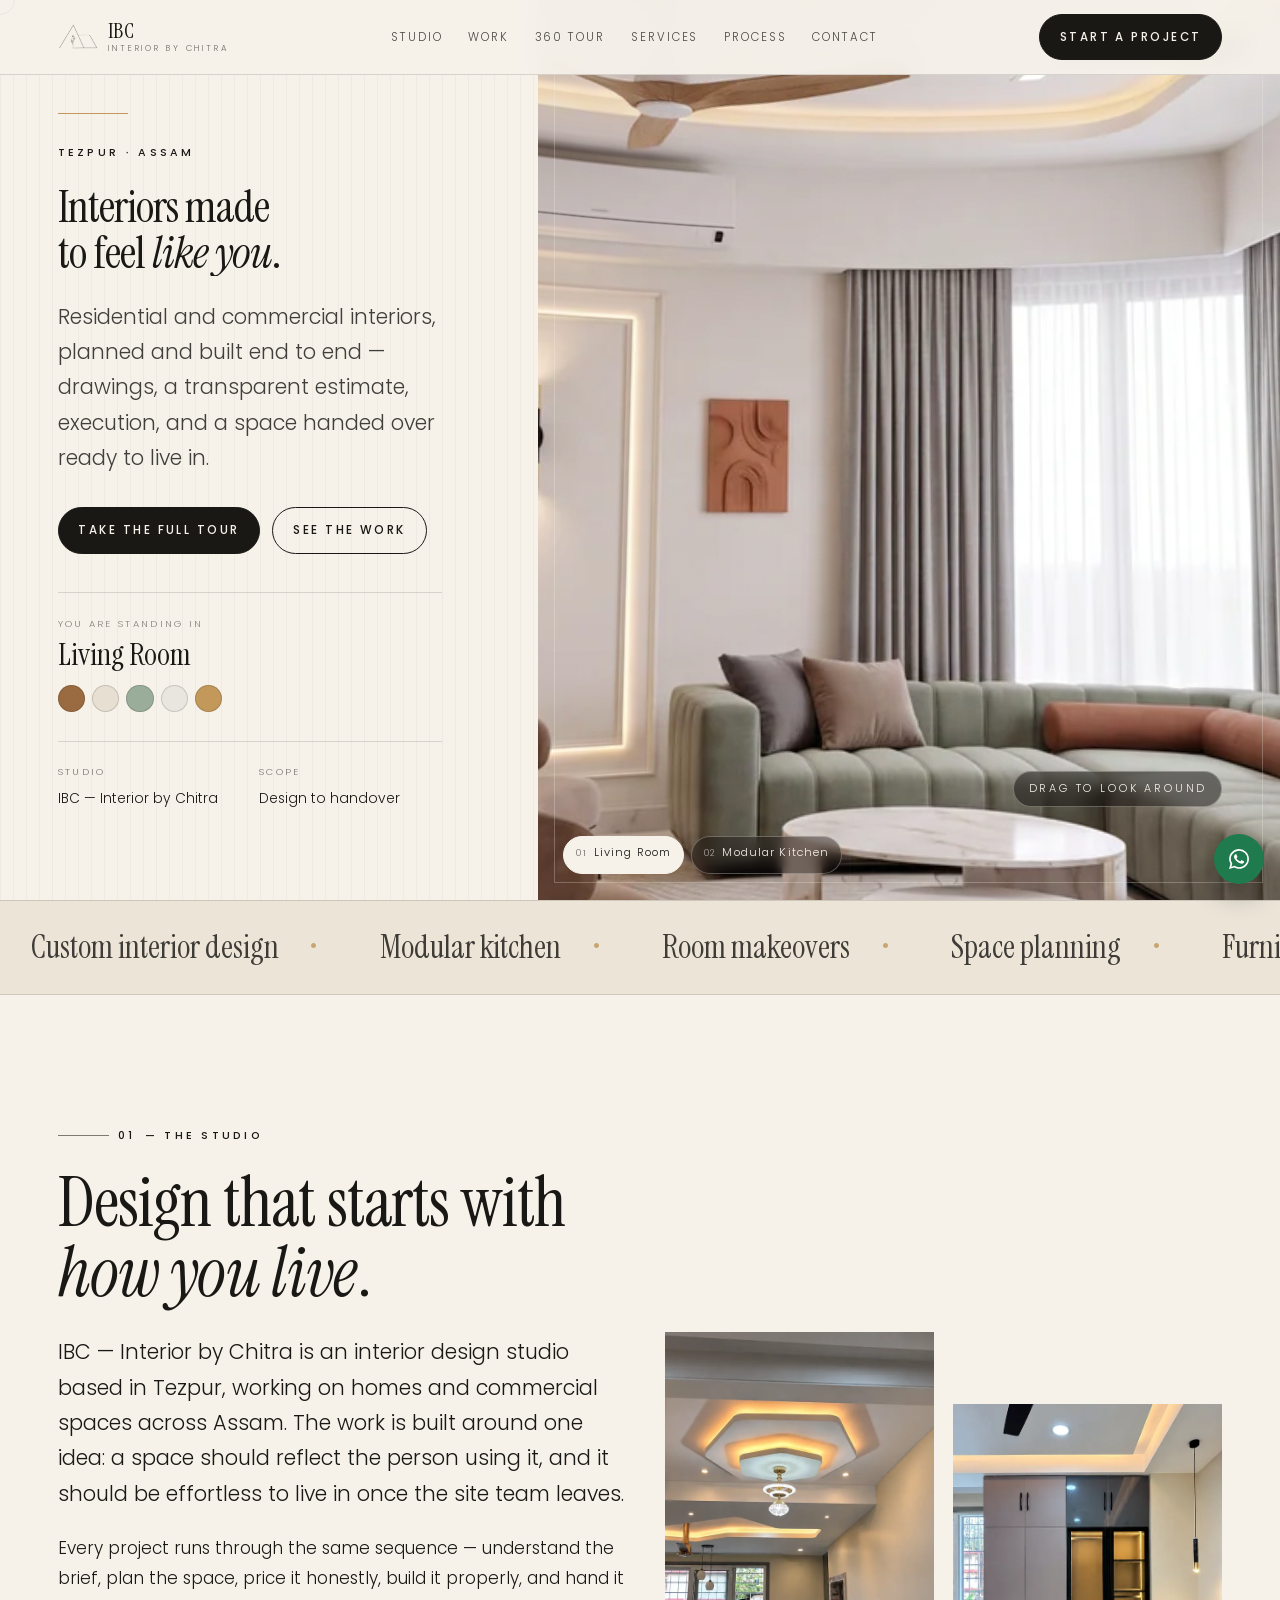
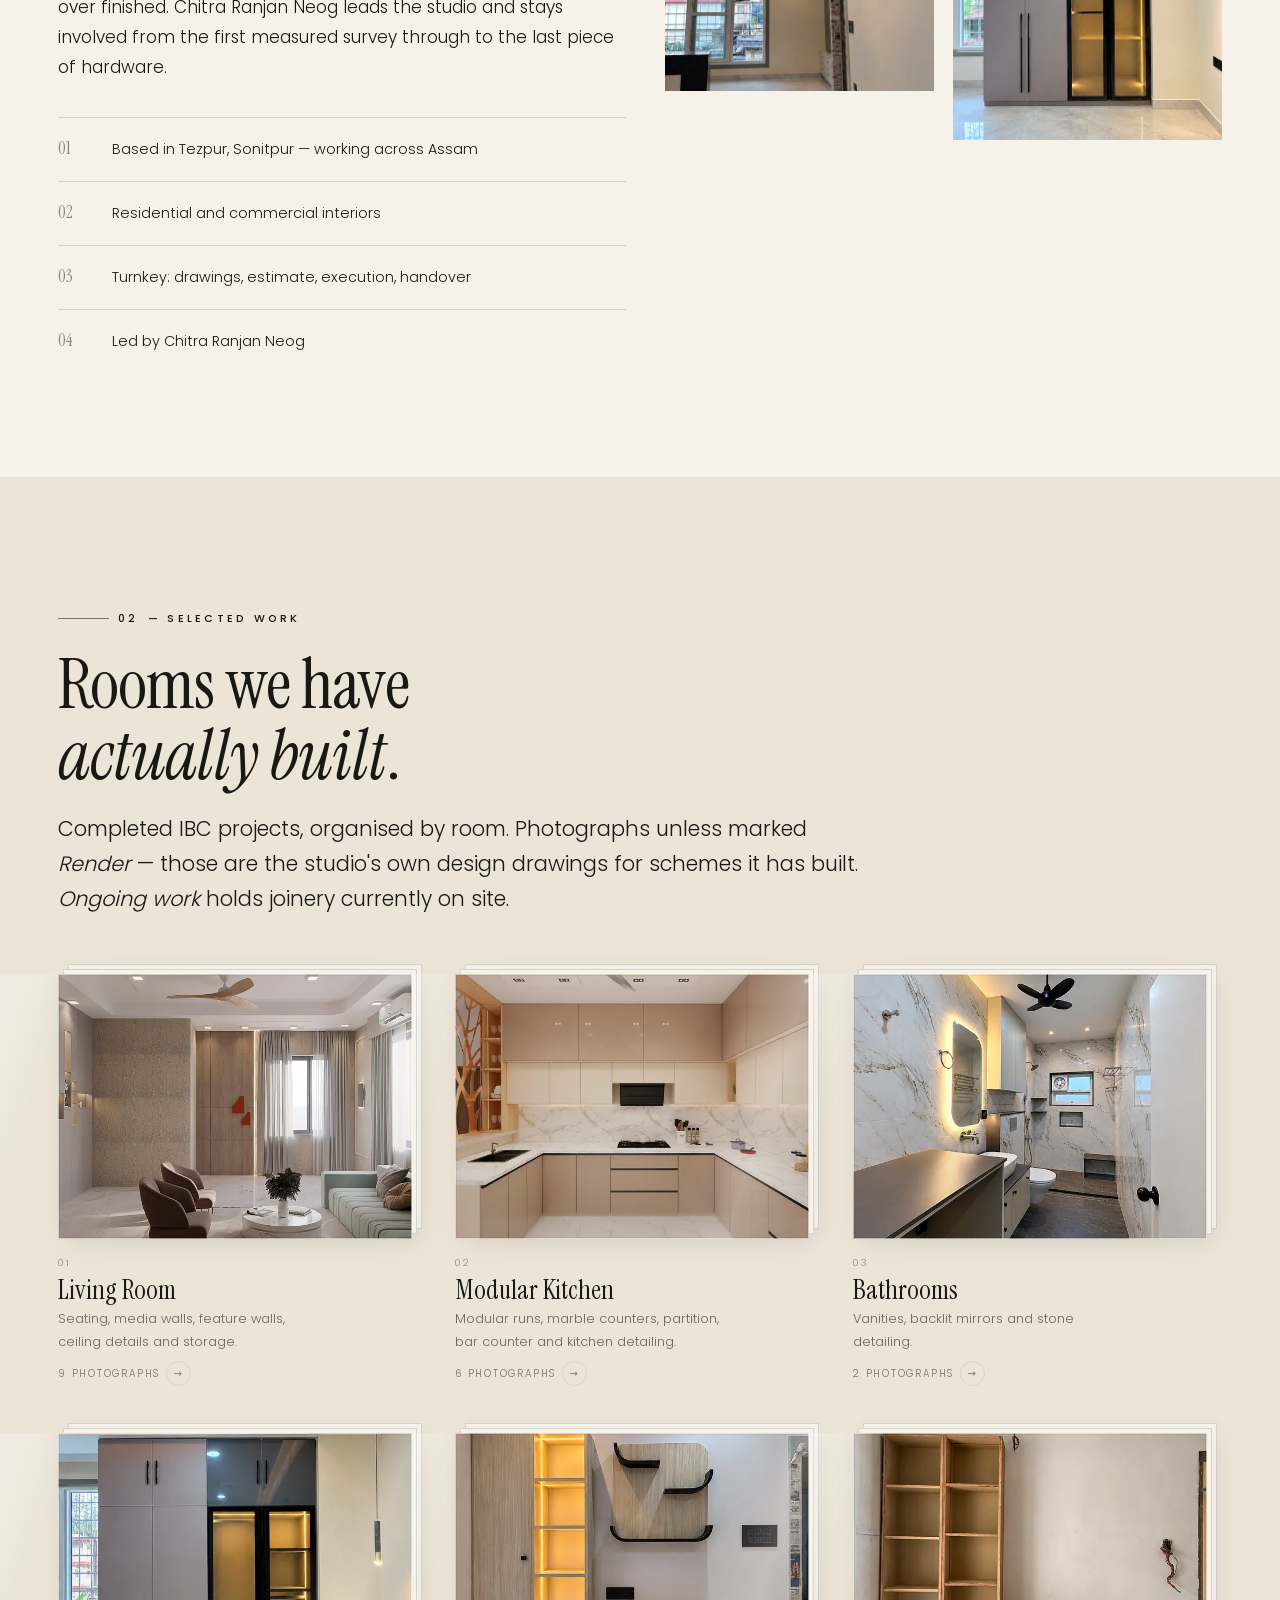
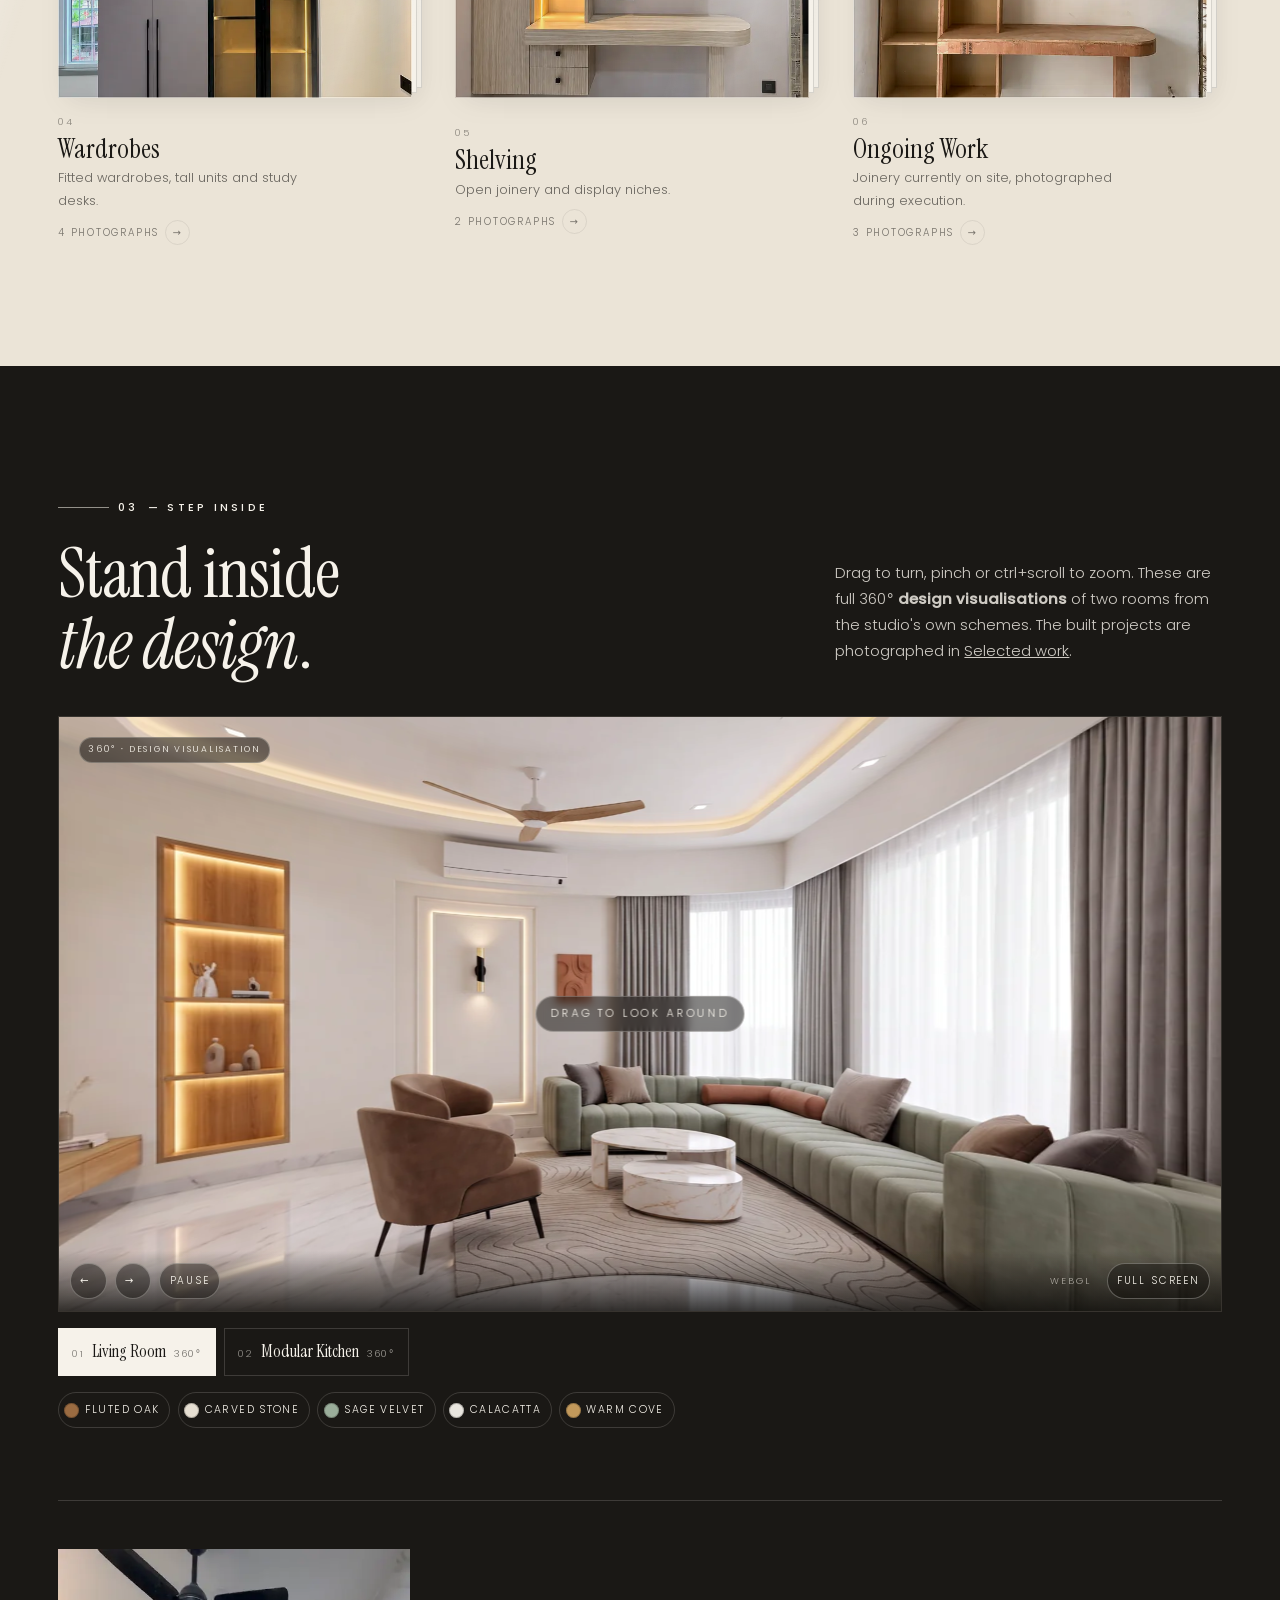
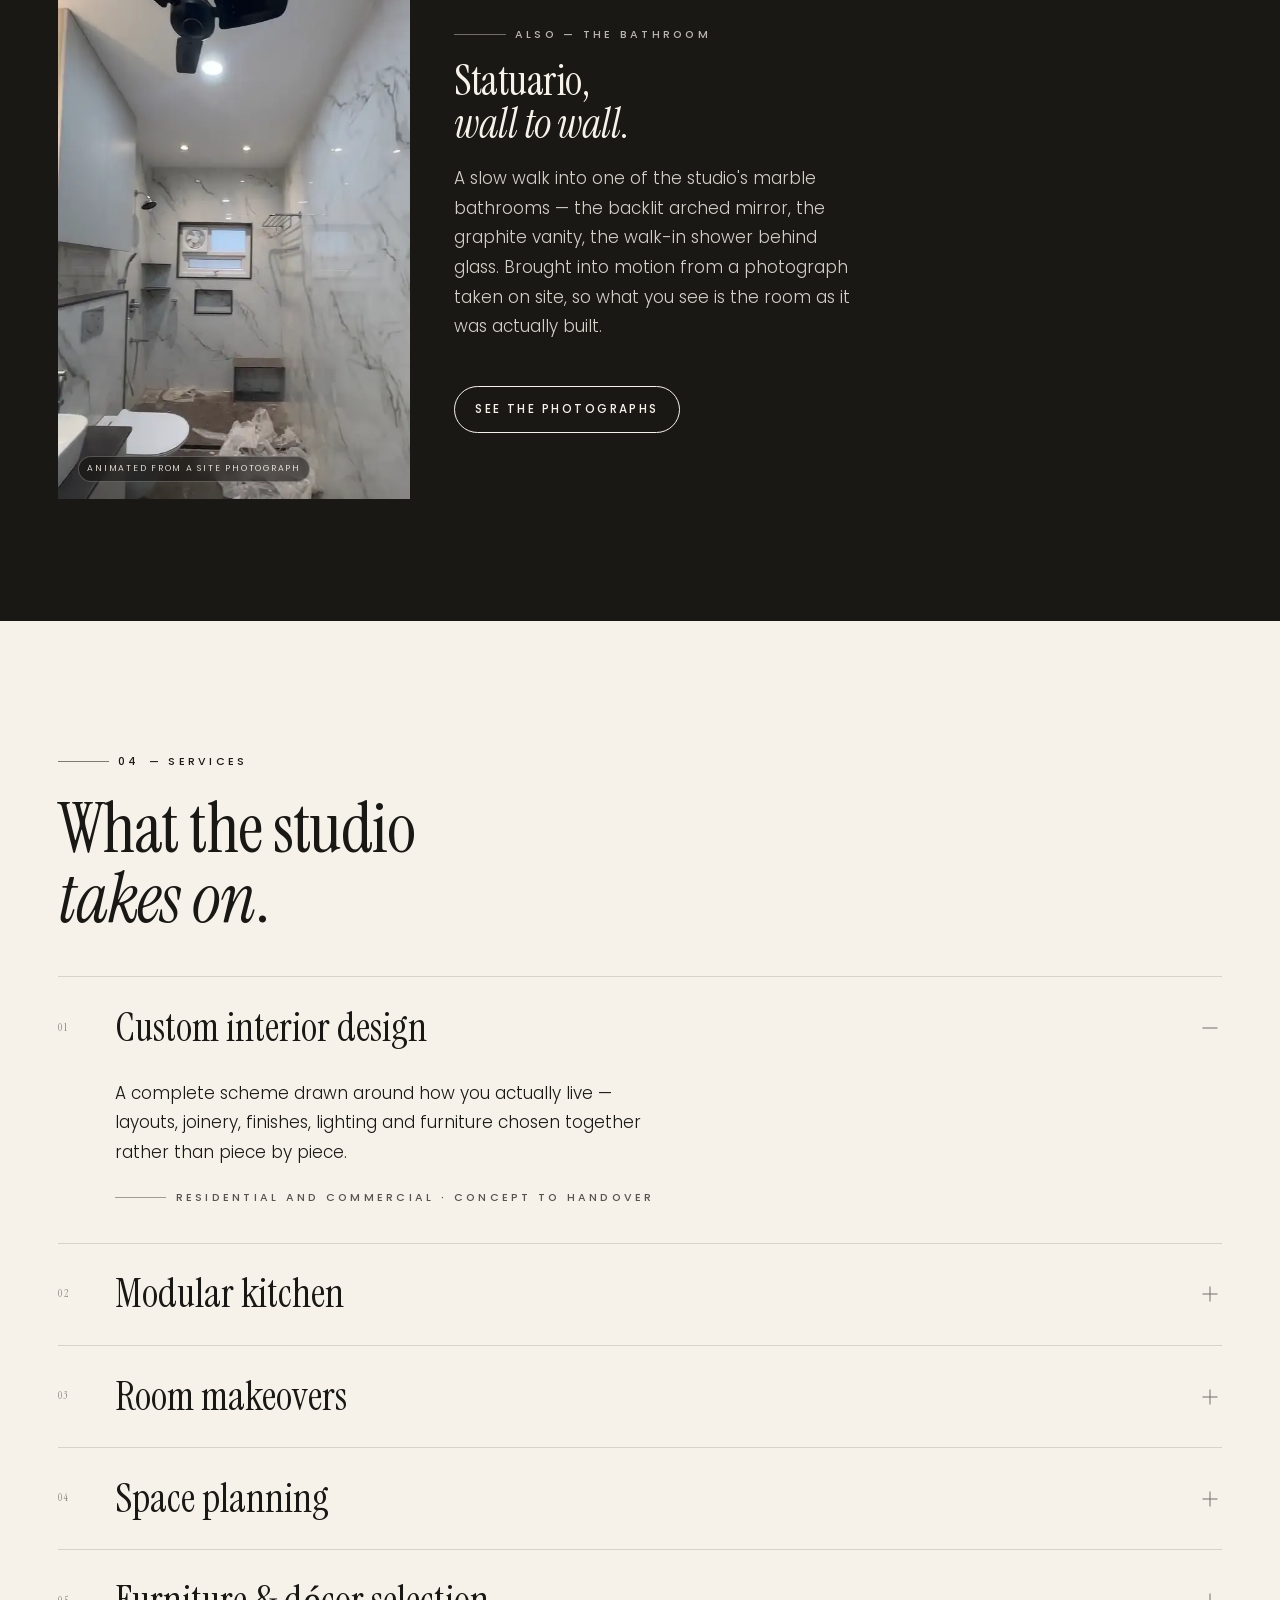
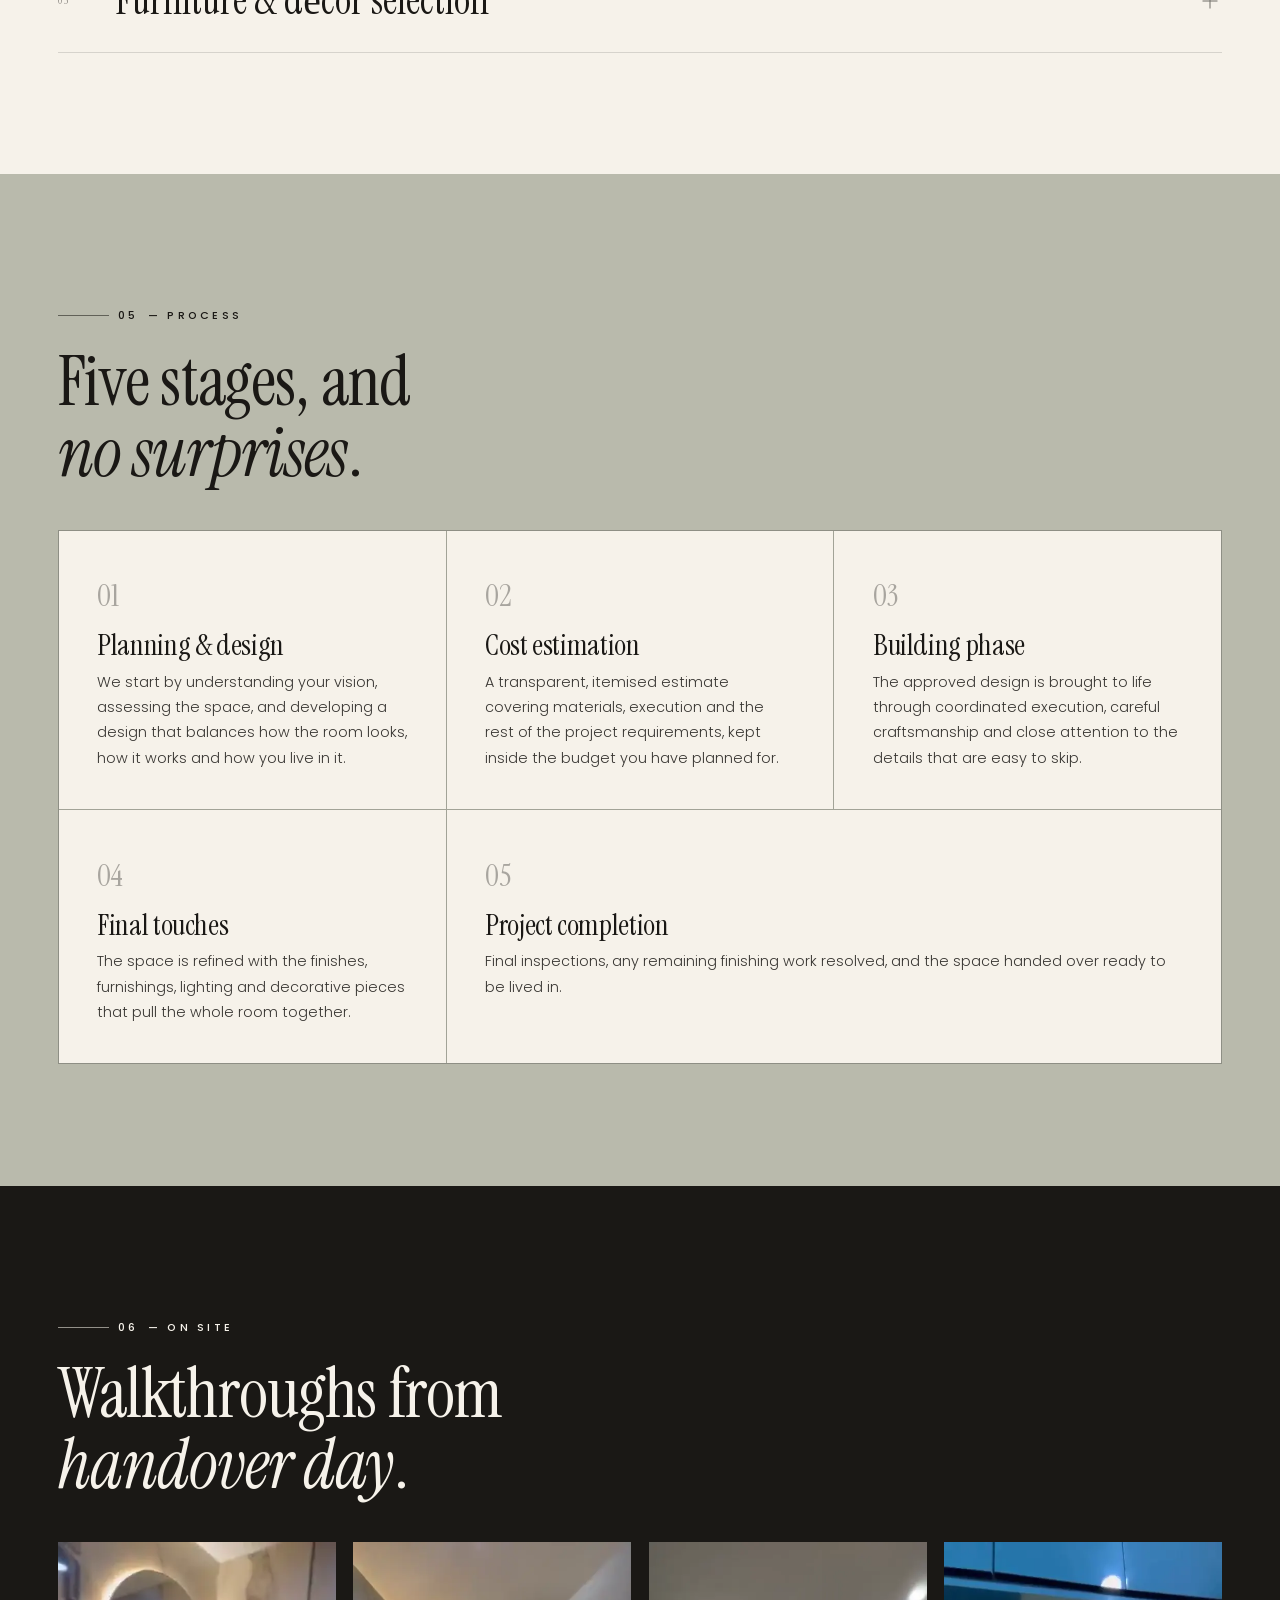
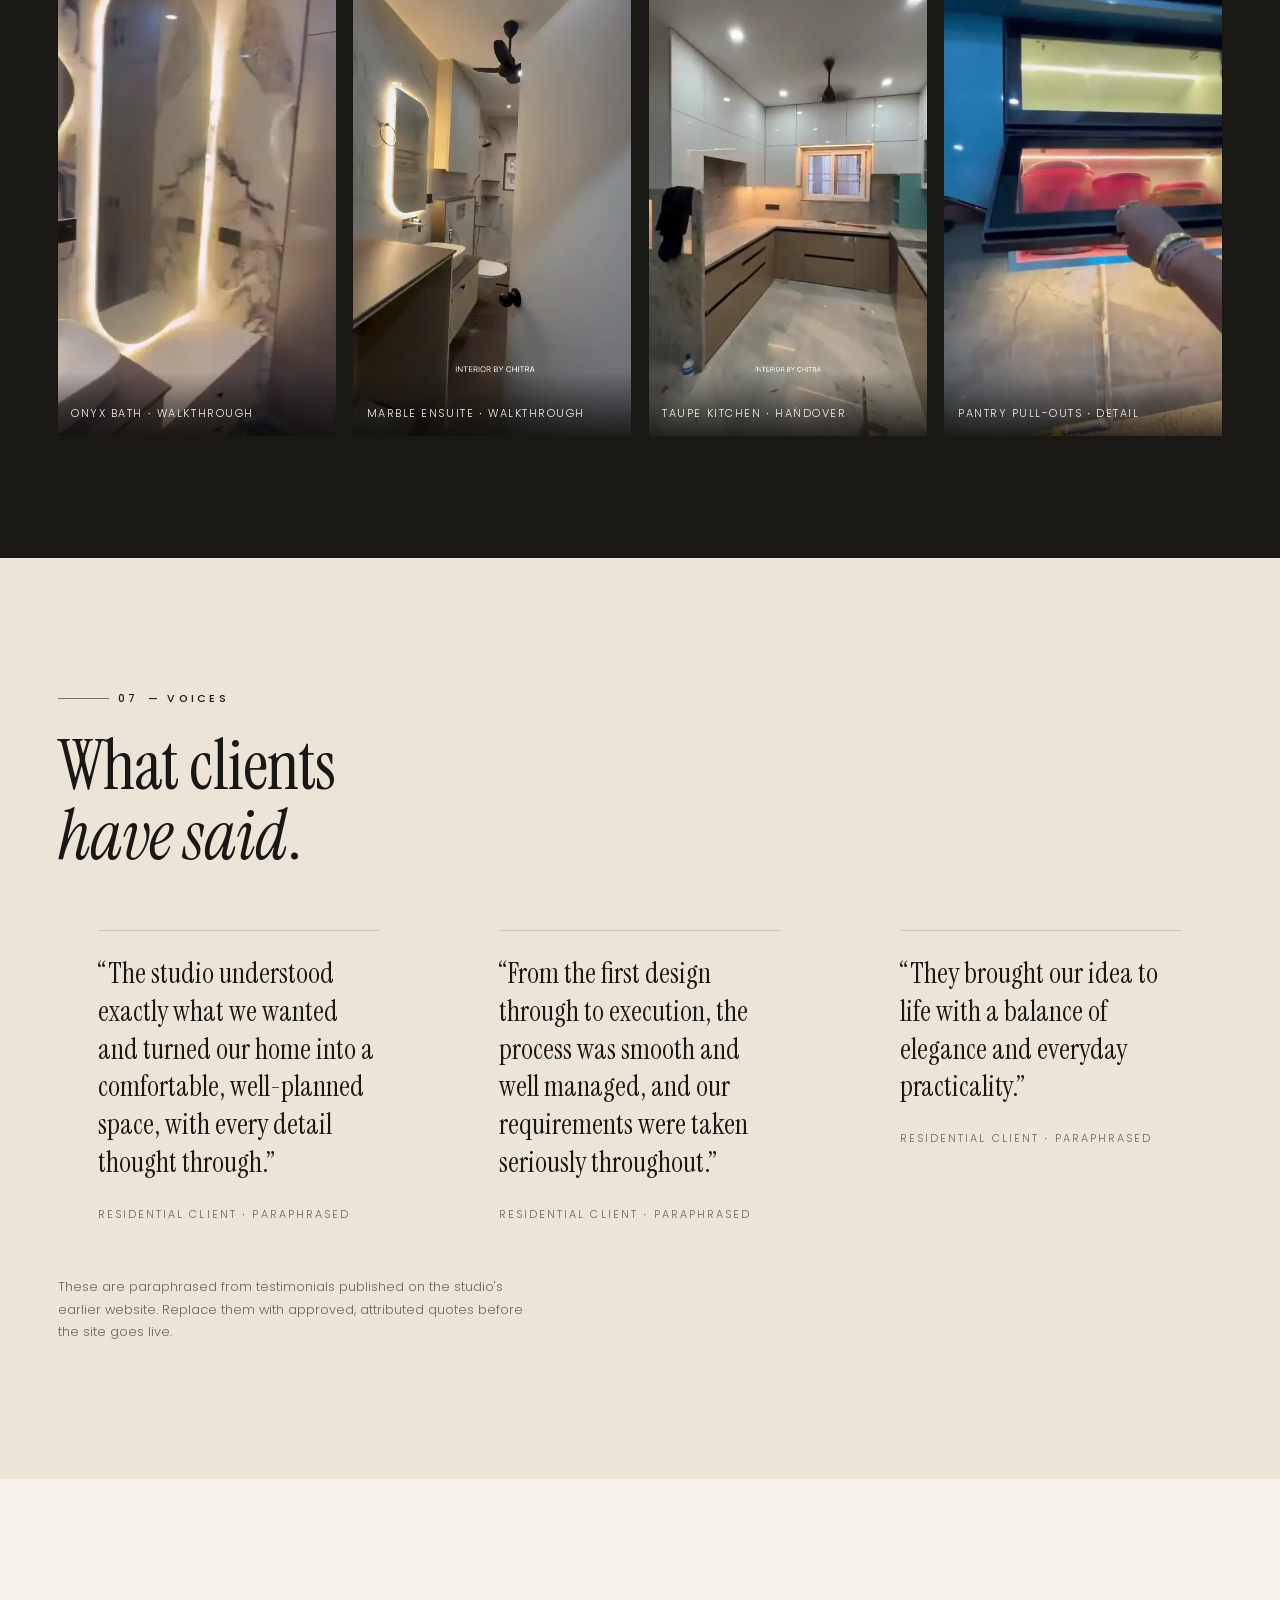
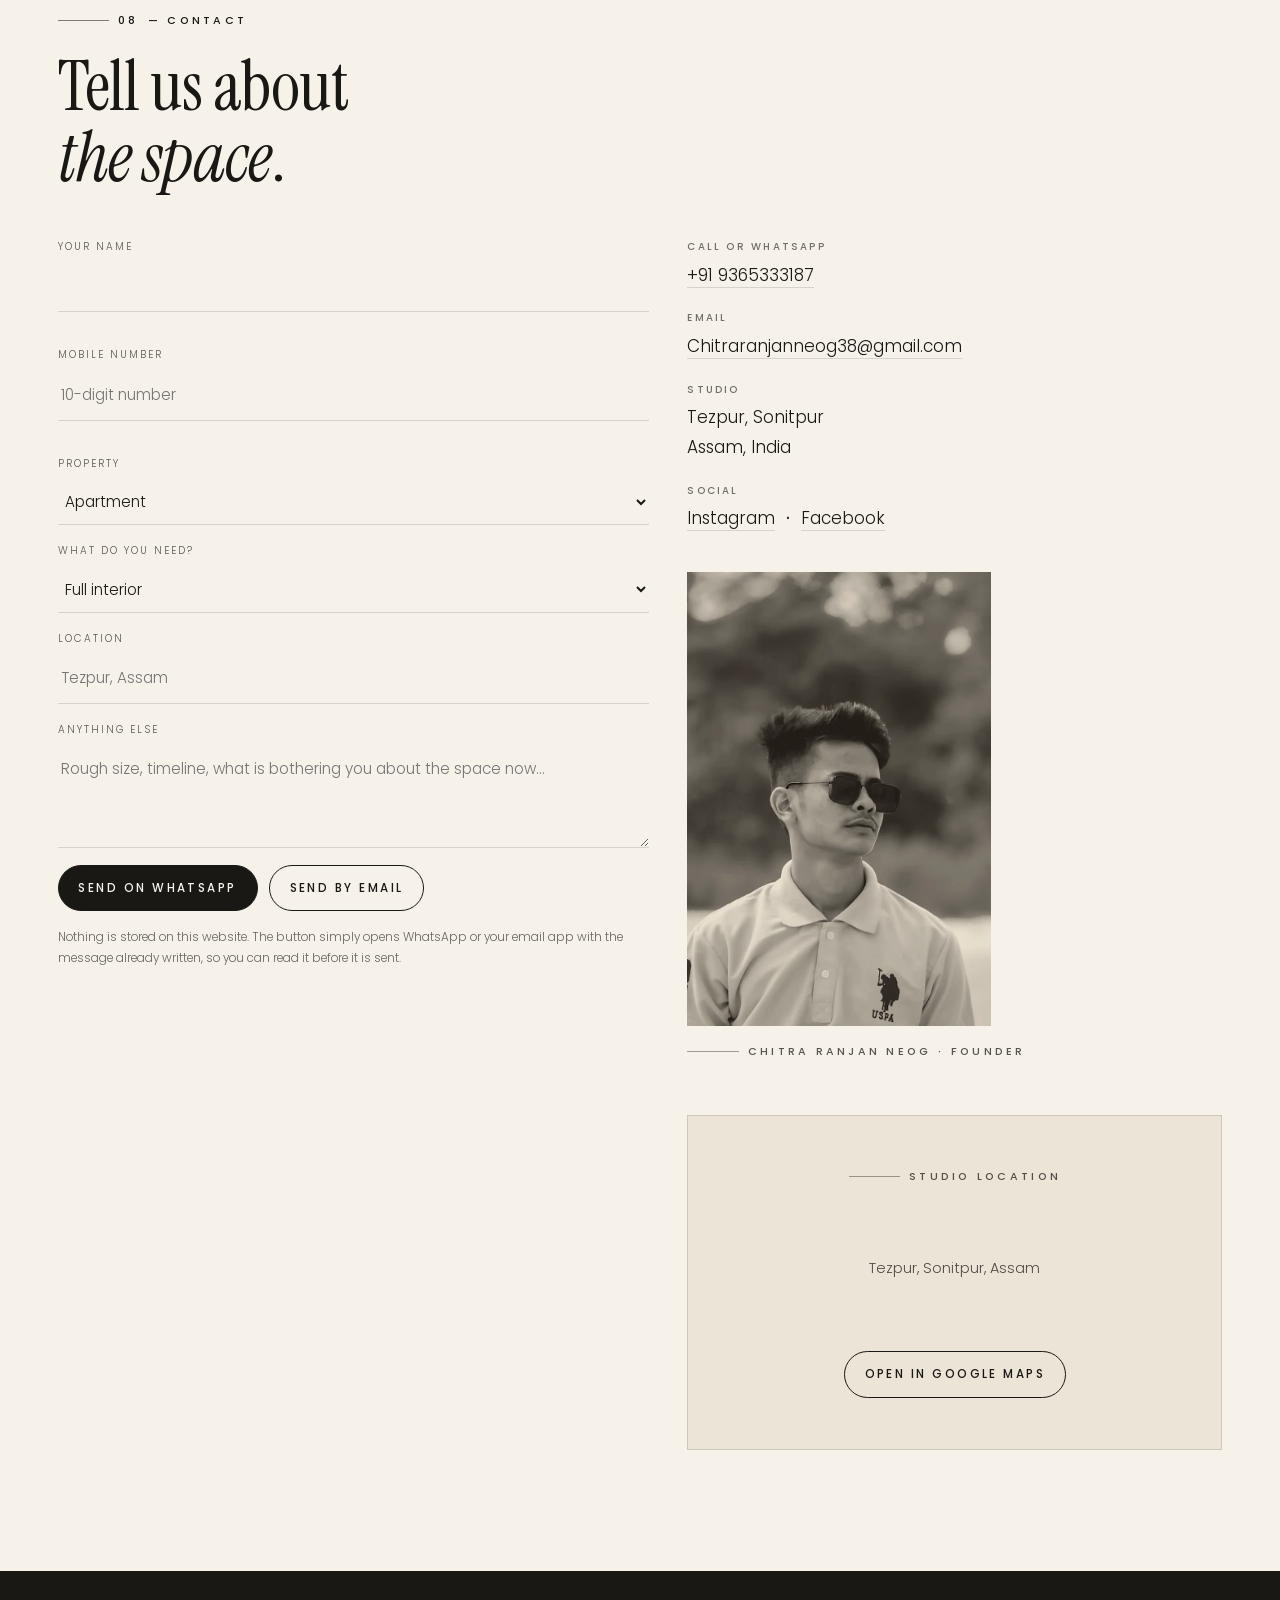
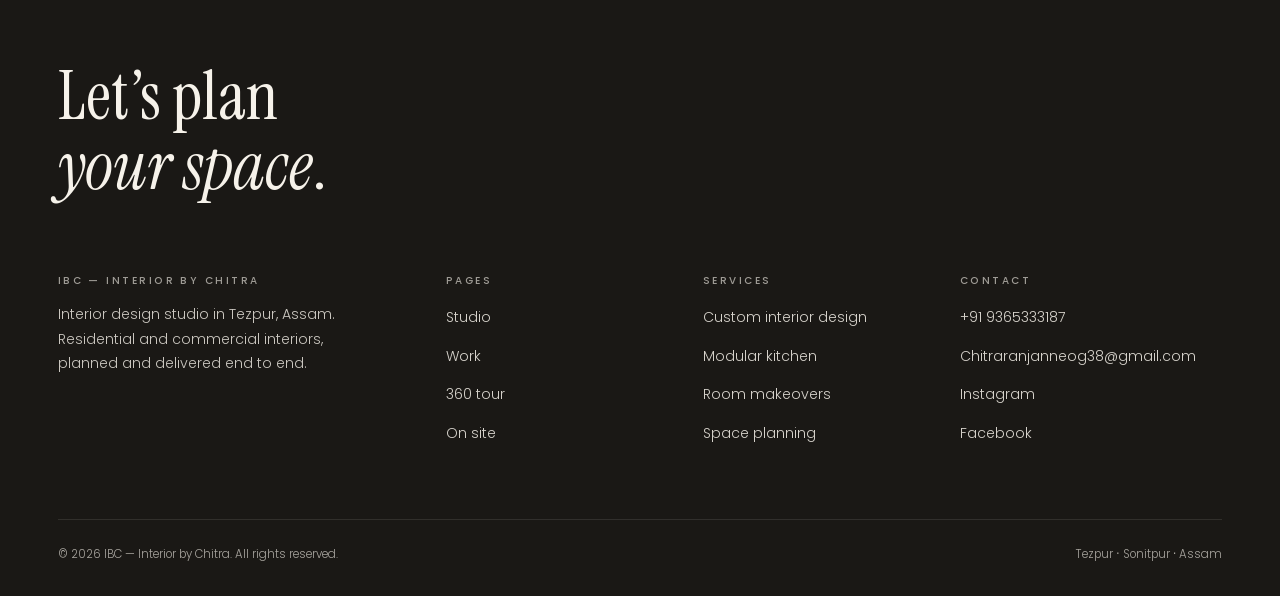
==== commit 46b46663: "updated v13" ====
--- a/index.html
+++ b/index.html
@@ -1,31 +1,32 @@
 <!DOCTYPE html>
-<html lang="en" class="no-js">
+
+<html class="no-js" lang="en">
 <head>
-<meta charset="utf-8">
-<meta name="viewport" content="width=device-width, initial-scale=1, viewport-fit=cover">
+<meta charset="utf-8"/>
+<meta content="width=device-width, initial-scale=1, viewport-fit=cover" name="viewport"/>
 <title>IBC — Interior by Chitra | Interior Designer in Tezpur, Assam</title>
-<meta name="description" content="IBC — Interior by Chitra is an interior design studio in Tezpur, Assam. Custom interiors, modular kitchens, room makeovers and space planning, from first drawing to handover. Step inside a finished room in 360&deg;.">
-<link rel="canonical" href="https://ibcinterior.in/">
-<meta name="theme-color" content="#f6f2ea">
-<meta name="author" content="IBC — Interior by Chitra">
-<meta property="og:type" content="website">
-<meta property="og:site_name" content="IBC — Interior by Chitra">
-<meta property="og:title" content="IBC — Interior by Chitra | Interior Designer in Tezpur">
-<meta property="og:description" content="Residential and commercial interiors across Assam — planning, estimation, execution and handover. Step inside a finished room in 360&deg;.">
-<meta property="og:url" content="https://ibcinterior.in/">
-<meta property="og:image" content="https://ibcinterior.in/assets/img/og-image.jpg">
-<meta property="og:image:width" content="1200">
-<meta property="og:image:height" content="630">
-<meta property="og:locale" content="en_IN">
-<meta name="twitter:card" content="summary_large_image">
-<meta name="twitter:title" content="IBC — Interior by Chitra | Interior Designer in Tezpur">
-<meta name="twitter:description" content="Residential and commercial interiors across Assam. Step inside a finished room in 360&deg;.">
-<meta name="twitter:image" content="https://ibcinterior.in/assets/img/og-image.jpg">
-<link rel="icon" href="assets/icons/favicon.svg" type="image/svg+xml">
-<link rel="icon" href="assets/icons/favicon-32.png" sizes="32x32" type="image/png">
-<link rel="apple-touch-icon" href="assets/icons/apple-touch-icon.png">
-<link rel="manifest" href="site.webmanifest">
-<link rel="stylesheet" href="assets/css/main.css">
+<meta content="IBC — Interior by Chitra is an interior design studio in Tezpur, Assam. Custom interiors, modular kitchens, room makeovers and space planning, from first drawing to handover. Step inside a finished room in 360°." name="description"/>
+<link href="https://ibcinterior.in/" rel="canonical"/>
+<meta content="#f6f2ea" name="theme-color"/>
+<meta content="IBC — Interior by Chitra" name="author"/>
+<meta content="website" property="og:type"/>
+<meta content="IBC — Interior by Chitra" property="og:site_name"/>
+<meta content="IBC — Interior by Chitra | Interior Designer in Tezpur" property="og:title"/>
+<meta content="Residential and commercial interiors across Assam — planning, estimation, execution and handover. Step inside a finished room in 360°." property="og:description"/>
+<meta content="https://ibcinterior.in/" property="og:url"/>
+<meta content="https://ibcinterior.in/assets/img/og-image.jpg" property="og:image"/>
+<meta content="1200" property="og:image:width"/>
+<meta content="630" property="og:image:height"/>
+<meta content="en_IN" property="og:locale"/>
+<meta content="summary_large_image" name="twitter:card"/>
+<meta content="IBC — Interior by Chitra | Interior Designer in Tezpur" name="twitter:title"/>
+<meta content="Residential and commercial interiors across Assam. Step inside a finished room in 360°." name="twitter:description"/>
+<meta content="https://ibcinterior.in/assets/img/og-image.jpg" name="twitter:image"/>
+<link href="assets/icons/favicon.svg" rel="icon" type="image/svg+xml"/>
+<link href="assets/icons/favicon-32.png" rel="icon" sizes="32x32" type="image/png"/>
+<link href="assets/icons/apple-touch-icon.png" rel="apple-touch-icon"/>
+<link href="site.webmanifest" rel="manifest"/>
+<link href="assets/css/main.css" rel="stylesheet"/>
 <script type="application/ld+json">
 {
   "@context": "https://schema.org",
@@ -103,891 +104,760 @@
 </script>
 </head>
 <body>
-
 <a class="skip" href="#main">Skip to content</a>
-
-<div id="pre" aria-hidden="true">
-  <img class="pre__mark" src="assets/img/logo-mark.png" alt="" width="84" height="53">
-  <div class="pre__bar"><i></i></div>
-  <div class="pre__t">Interior by Chitra</div>
-</div>
-
+<div aria-hidden="true" id="pre">
+<img alt="" class="pre__mark" height="53" src="assets/img/logo-mark.png" width="84"/>
+<div class="pre__bar"><i></i></div>
+<div class="pre__t">Interior by Chitra</div>
+</div>
 <header class="hdr">
-  <a class="hdr__brand" href="#top" aria-label="IBC — Interior by Chitra, home">
-    <img src="assets/img/logo-mark.png" alt="" width="40" height="25">
-    <span class="hdr__name">IBC<span class="hdr__sub">Interior by Chitra</span></span>
-  </a>
-  <nav class="hdr__nav" aria-label="Primary">
-        <a href="#studio">Studio</a>
-        <a href="#work">Work</a>
-        <a href="#tour">360 Tour</a>
-        <a href="#services">Services</a>
-        <a href="#process">Process</a>
-        <a href="#contact">Contact</a>
-  </nav>
-  <a class="btn btn--solid hdr__cta" href="#contact"><span>Start a project</span></a>
-  <button class="burger" type="button" aria-expanded="false" aria-controls="menu" aria-label="Menu">
-    <span></span><span></span><span></span>
-  </button>
+<a aria-label="IBC — Interior by Chitra, home" class="hdr__brand" href="#top">
+<img alt="" height="25" src="assets/img/logo-mark.png" width="40"/>
+<span class="hdr__name">IBC<span class="hdr__sub">Interior by Chitra</span></span>
+</a>
+<nav aria-label="Primary" class="hdr__nav">
+<a href="#studio">Studio</a>
+<a href="#work">Work</a>
+<a href="#tour">360 Tour</a>
+<a href="#services">Services</a>
+<a href="#process">Process</a>
+<a href="#contact">Contact</a>
+</nav>
+<a class="btn btn--solid hdr__cta" href="#contact"><span>Start a project</span></a>
+<button aria-controls="menu" aria-expanded="false" aria-label="Menu" class="burger" type="button">
+<span></span><span></span><span></span>
+</button>
 </header>
-
-<nav class="menu" id="menu" aria-label="Mobile" aria-hidden="true">
-      <a href="#studio"><span class="num">01</span>Studio</a>
-      <a href="#work"><span class="num">02</span>Work</a>
-      <a href="#tour"><span class="num">03</span>360 Tour</a>
-      <a href="#services"><span class="num">04</span>Services</a>
-      <a href="#process"><span class="num">05</span>Process</a>
-      <a href="#contact"><span class="num">06</span>Contact</a>
-  <div class="menu__foot">
-    <a href="tel:+919365333187">+91 9365333187</a>
-    <a href="mailto:Chitraranjanneog38@gmail.com">Chitraranjanneog38@gmail.com</a>
-    <a href="https://www.instagram.com/interiorbychitra" rel="noopener">Instagram</a>
-  </div>
+<nav aria-hidden="true" aria-label="Mobile" class="menu" id="menu">
+<a href="#studio"><span class="num">01</span>Studio</a>
+<a href="#work"><span class="num">02</span>Work</a>
+<a href="#tour"><span class="num">03</span>360 Tour</a>
+<a href="#services"><span class="num">04</span>Services</a>
+<a href="#process"><span class="num">05</span>Process</a>
+<a href="#contact"><span class="num">06</span>Contact</a>
+<div class="menu__foot">
+<a href="tel:+919365333187">+91 9365333187</a>
+<a href="mailto:Chitraranjanneog38@gmail.com">Chitraranjanneog38@gmail.com</a>
+<a href="https://www.instagram.com/interiorbychitra" rel="noopener">Instagram</a>
+</div>
 </nav>
-
 <main id="main">
-
 <section class="hero" id="top">
-  <div class="hero__panel">
-    <div class="hero__panelInner">
-      <span class="hero__kicker" aria-hidden="true"></span>
-      <p class="label rv in">Tezpur &middot; Assam</p>
-      <h1>
-        <span class="line"><span>Interiors made</span></span>
-        <span class="line"><span>to feel <em>like you</em>.</span></span>
-      </h1>
-      <p class="hero__sub lede">Residential and commercial interiors, planned and built end to
-        end &mdash; drawings, a transparent estimate, execution, and a space handed over ready
+<div class="hero__panel">
+<div class="hero__panelInner">
+<span aria-hidden="true" class="hero__kicker"></span>
+<p class="label rv in">Tezpur · Assam</p>
+<h1>
+<span class="line"><span>Interiors made</span></span>
+<span class="line"><span>to feel <em>like you</em>.</span></span>
+</h1>
+<p class="hero__sub lede">Residential and commercial interiors, planned and built end to
+        end — drawings, a transparent estimate, execution, and a space handed over ready
         to live in.</p>
-      <div class="hero__ctas">
-        <a class="btn btn--solid" href="#tour"><span>Take the full tour</span></a>
-        <a class="btn" href="#work"><span>See the work</span></a>
-      </div>
-      <div class="hero__now">
-        <p class="hero__nowLabel">You are standing in</p>
-        <p class="hero__nowRoom" data-hero-roomname>Living Room</p>
-        <div class="hero__swatches" data-hero-mats aria-hidden="true"></div>
-      </div>
-      <dl class="hero__meta">
-        <div><dt>Studio</dt><dd>IBC &mdash; Interior by Chitra</dd></div>
-        <div><dt>Scope</dt><dd>Design to handover</dd></div>
-      </dl>
-    </div>
-  </div>
-
-  <div class="hero__stage" id="hero-pano">
-    <img class="hero__fallback" src="assets/img/pano/living-room-preview.webp"
-         alt="A living room designed by IBC &mdash; Interior by Chitra, Tezpur"
-         fetchpriority="high" decoding="async">
-    <div class="pano hero__pano">
-      <div class="pano__stage" data-pano-stage role="application"
-           aria-label="360 degree view of a room designed by IBC. Drag or use the arrow keys to look around."></div>
-      <p class="pano__hint" data-pano-hint>Drag to look around</p>
-    </div>
-    <div class="hero__grain" aria-hidden="true"></div>
-    <div class="hero__frame" aria-hidden="true"></div>
-    <div class="hero__rooms" role="group" aria-label="Choose the room shown">
-      <button type="button" data-hero-room="0" aria-current="true">
-        <span class="num">01</span>Living Room</button>
-      <button type="button" data-hero-room="1" aria-current="false">
-        <span class="num">02</span>Modular Kitchen</button>
-    </div>
-    <span class="hero__tag">360&deg; &middot; design visualisation</span>
-  </div>
+<div class="hero__ctas">
+<a class="btn btn--solid" href="#tour"><span>Take the full tour</span></a>
+<a class="btn" href="#work"><span>See the work</span></a>
+</div>
+<div class="hero__now">
+<p class="hero__nowLabel">You are standing in</p>
+<p class="hero__nowRoom" data-hero-roomname="">Living Room</p>
+<div aria-hidden="true" class="hero__swatches" data-hero-mats=""></div>
+</div>
+<dl class="hero__meta">
+<div><dt>Studio</dt><dd>IBC — Interior by Chitra</dd></div>
+<div><dt>Scope</dt><dd>Design to handover</dd></div>
+</dl>
+</div>
+</div>
+<div class="hero__stage" id="hero-pano">
+<img alt="A living room designed by IBC — Interior by Chitra, Tezpur" class="hero__fallback" decoding="async" fetchpriority="high" src="assets/img/pano/living-room-preview.webp"/>
+<div class="pano hero__pano">
+<div aria-label="360 degree view of a room designed by IBC. Drag or use the arrow keys to look around." class="pano__stage" data-pano-stage="" role="application"></div>
+<p class="pano__hint" data-pano-hint="">Drag to look around</p>
+</div>
+<div aria-hidden="true" class="hero__grain"></div>
+<div aria-hidden="true" class="hero__frame"></div>
+<div aria-label="Choose the room shown" class="hero__rooms" role="group">
+<button aria-current="true" data-hero-room="0" type="button">
+<span class="num">01</span>Living Room</button>
+<button aria-current="false" data-hero-room="1" type="button">
+<span class="num">02</span>Modular Kitchen</button>
+</div>
+<span class="hero__tag">360° · design visualisation</span>
+</div>
 </section>
-
-<div class="marq" aria-hidden="true">
-  <div class="marq__track">
-    <span>Custom interior design</span><span>Modular kitchen</span><span>Room makeovers</span>
-    <span>Space planning</span><span>Furniture &amp; d&eacute;cor</span><span>Turnkey execution</span>
-    <span>Custom interior design</span><span>Modular kitchen</span><span>Room makeovers</span>
-    <span>Space planning</span><span>Furniture &amp; d&eacute;cor</span><span>Turnkey execution</span>
-  </div>
-</div>
-
+<div aria-hidden="true" class="marq">
+<div class="marq__track">
+<span>Custom interior design</span><span>Modular kitchen</span><span>Room makeovers</span>
+<span>Space planning</span><span>Furniture &amp; décor</span><span>Turnkey execution</span>
+<span>Custom interior design</span><span>Modular kitchen</span><span>Room makeovers</span>
+<span>Space planning</span><span>Furniture &amp; décor</span><span>Turnkey execution</span>
+</div>
+</div>
 <section class="section" id="studio">
-  <div class="wrap grid2">
-    <div>
-      <p class="label rv"><span class="num">01</span> &mdash; The studio</p>
-      <h2 class="rv">Design that starts with<br><em>how you live</em>.</h2>
-      <div class="rv rv-d1" style="margin-top:1.6rem">
-        <p class="lede">IBC — Interior by Chitra is an interior design studio based in Tezpur, working on
+<div class="wrap grid2">
+<div>
+<p class="label rv"><span class="num">01</span> — The studio</p>
+<h2 class="rv">Design that starts with<br/><em>how you live</em>.</h2>
+<div class="rv rv-d1" style="margin-top:1.6rem">
+<p class="lede">IBC — Interior by Chitra is an interior design studio based in Tezpur, working on
           homes and commercial spaces across Assam. The work is built around one idea: a space should
           reflect the person using it, and it should be effortless to live in once the site team leaves.</p>
-        <p>Every project runs through the same sequence — understand the brief, plan the space, price it
+<p>Every project runs through the same sequence — understand the brief, plan the space, price it
           honestly, build it properly, and hand it over finished. Chitra Ranjan Neog leads the studio and
           stays involved from the first measured survey through to the last piece of hardware.</p>
-      </div>
-      <div class="facts rv rv-d2">
-        <div class="fact"><b class="num">01</b><span>Based in Tezpur, Sonitpur — working across Assam</span></div>
-        <div class="fact"><b class="num">02</b><span>Residential and commercial interiors</span></div>
-        <div class="fact"><b class="num">03</b><span>Turnkey: drawings, estimate, execution, handover</span></div>
-        <div class="fact"><b class="num">04</b><span>Led by Chitra Ranjan Neog</span></div>
-      </div>
-    </div>
-    <div class="studio__imgs rv rv-d1">
-      <figure>
-        <img src="assets/img/work/ceiling-curved-cove-sm.webp" width="1536" height="1985"
-             loading="lazy" decoding="async" alt="A curved false ceiling with concealed cove lighting, completed by IBC">
-      </figure>
-      <figure>
-        <img src="assets/img/work/wardrobe-brass-pulls-sm.webp" width="1536" height="1917"
-             loading="lazy" decoding="async" alt="A fitted wardrobe with slim brass pulls and amber glass panels">
-      </figure>
-    </div>
-  </div>
+</div>
+<div class="facts rv rv-d2">
+<div class="fact"><b class="num">01</b><span>Based in Tezpur, Sonitpur — working across Assam</span></div>
+<div class="fact"><b class="num">02</b><span>Residential and commercial interiors</span></div>
+<div class="fact"><b class="num">03</b><span>Turnkey: drawings, estimate, execution, handover</span></div>
+<div class="fact"><b class="num">04</b><span>Led by Chitra Ranjan Neog</span></div>
+</div>
+</div>
+<div class="studio__imgs rv rv-d1">
+<figure>
+<img alt="A layered false ceiling with concealed cove lighting, completed by IBC" decoding="async" height="1361" loading="lazy" src="assets/img/work/living-room/lrmk-layered-ceiling-sm.webp" width="1156"/>
+</figure>
+<figure>
+<img alt="A fitted wardrobe with amber glass panels" decoding="async" height="1448" loading="lazy" src="assets/img/work/wardrobes/wardrobe-amber-glass-sm.webp" width="1086"/>
+</figure>
+</div>
+</div>
 </section>
-
 <section class="section section--bone" id="work">
-  <div class="wrap">
-    <p class="label rv"><span class="num">02</span> &mdash; Selected work</p>
-    <h2 class="rv">Rooms we have<br><em>actually built</em>.</h2>
-    <p class="lede rv rv-d1" style="max-width:56ch;margin-top:1.2rem">
-      Photographs from completed and near-complete IBC projects. Nothing here is a render.</p>
-
-    <div class="folderwrap" style="margin-top:2.6rem">
-      <div class="fgrid" data-grid="work">
-        <button class="fcard rv" type="button" data-open="Kitchens" data-scope="work"
-                aria-expanded="false">
-          <span class="fcard__stack" aria-hidden="true">
-            <span class="fcard__sheet"></span><span class="fcard__sheet"></span>
-            <img src="assets/img/work/kitchen-warm-cove-sm.webp" alt="" loading="lazy" decoding="async">
-          </span>
-          <span class="fcard__meta">
-            <span class="fcard__n num">01</span>
-            <span class="fcard__t">Kitchens</span>
-            <span class="fcard__d">Modular runs, tall units and breakfast counters.</span>
-            <span class="fcard__c num">3 photographs</span>
-          </span>
-        </button>
-        <button class="fcard rv" type="button" data-open="Bathrooms" data-scope="work"
-                aria-expanded="false">
-          <span class="fcard__stack" aria-hidden="true">
-            <span class="fcard__sheet"></span><span class="fcard__sheet"></span>
-            <img src="assets/img/work/vanity-marble-mirror-sm.webp" alt="" loading="lazy" decoding="async">
-          </span>
-          <span class="fcard__meta">
-            <span class="fcard__n num">02</span>
-            <span class="fcard__t">Bathrooms</span>
-            <span class="fcard__d">Vanities, backlit mirrors and stone detailing.</span>
-            <span class="fcard__c num">3 photographs</span>
-          </span>
-        </button>
-        <button class="fcard rv" type="button" data-open="Storage" data-scope="work"
-                aria-expanded="false">
-          <span class="fcard__stack" aria-hidden="true">
-            <span class="fcard__sheet"></span><span class="fcard__sheet"></span>
-            <img src="assets/img/work/wardrobe-teak-panelling-sm.webp" alt="" loading="lazy" decoding="async">
-          </span>
-          <span class="fcard__meta">
-            <span class="fcard__n num">03</span>
-            <span class="fcard__t">Storage</span>
-            <span class="fcard__d">Wardrobes, study niches and full-height joinery.</span>
-            <span class="fcard__c num">5 photographs</span>
-          </span>
-        </button>
-        <button class="fcard rv" type="button" data-open="Ceilings" data-scope="work"
-                aria-expanded="false">
-          <span class="fcard__stack" aria-hidden="true">
-            <span class="fcard__sheet"></span><span class="fcard__sheet"></span>
-            <img src="assets/img/work/ceiling-curved-cove-sm.webp" alt="" loading="lazy" decoding="async">
-          </span>
-          <span class="fcard__meta">
-            <span class="fcard__n num">04</span>
-            <span class="fcard__t">Ceilings</span>
-            <span class="fcard__d">False ceilings and concealed cove lighting.</span>
-            <span class="fcard__c num">3 photographs</span>
-          </span>
-        </button>
-        <button class="fcard rv" type="button" data-open="Living" data-scope="work"
-                aria-expanded="false">
-          <span class="fcard__stack" aria-hidden="true">
-            <span class="fcard__sheet"></span><span class="fcard__sheet"></span>
-            <img src="assets/img/work/living-tv-unit-cove-sm.webp" alt="" loading="lazy" decoding="async">
-          </span>
-          <span class="fcard__meta">
-            <span class="fcard__n num">05</span>
-            <span class="fcard__t">Living</span>
-            <span class="fcard__d">Media walls, window seats and seating areas.</span>
-            <span class="fcard__c num">2 photographs</span>
-          </span>
-        </button>
-      </div>
-      <div class="fopen" data-panel="work" hidden>
-        <div class="fopen__bar">
-          <button class="fopen__back" type="button" data-close="work">
-            <span aria-hidden="true">&#8592;</span> All folders</button>
-          <h3 class="fopen__t" data-title="work" tabindex="-1"></h3>
-          <span class="fopen__c num" data-count="work"></span>
-        </div>
-        <div class="fbody" data-body="Kitchens" data-scope="work" hidden>
-          <div class="work">
-            <figure class="work__item" data-cat="Kitchens" data-title="Kitchen under warm cove light">
-              <button type="button" aria-label="Open larger view: Kitchen under warm cove light">
-                <img src="assets/img/work/kitchen-warm-cove-sm.webp"
-                     data-full="assets/img/work/kitchen-warm-cove.webp"
-                     width="1493" height="1563" loading="lazy" decoding="async"
-                     alt="Kitchen under warm cove light &mdash; a completed IBC project in Tezpur, Assam">
-              </button>
-              <figcaption>Kitchen under warm cove light</figcaption>
-            </figure>
-            <figure class="work__item" data-cat="Kitchens" data-title="Tall units and breakfast counter">
-              <button type="button" aria-label="Open larger view: Tall units and breakfast counter">
-                <img src="assets/img/work/kitchen-tall-units-sm.webp"
-                     data-full="assets/img/work/kitchen-tall-units.webp"
-                     width="1536" height="1876" loading="lazy" decoding="async"
-                     alt="Tall units and breakfast counter &mdash; a completed IBC project in Tezpur, Assam">
-              </button>
-              <figcaption>Tall units and breakfast counter</figcaption>
-            </figure>
-            <figure class="work__item" data-cat="Kitchens" data-title="Kitchen and vanity suite">
-              <button type="button" aria-label="Open larger view: Kitchen and vanity suite">
-                <img src="assets/img/work/kitchen-vanity-suite-sm.webp"
-                     data-full="assets/img/work/kitchen-vanity-suite.webp"
-                     width="1536" height="2033" loading="lazy" decoding="async"
-                     alt="Kitchen and vanity suite &mdash; a completed IBC project in Tezpur, Assam">
-              </button>
-              <figcaption>Kitchen and vanity suite</figcaption>
-            </figure>
-          </div>
-        </div>
-        <div class="fbody" data-body="Bathrooms" data-scope="work" hidden>
-          <div class="work">
-            <figure class="work__item" data-cat="Bathrooms" data-title="Marble vanity with backlit mirror">
-              <button type="button" aria-label="Open larger view: Marble vanity with backlit mirror">
-                <img src="assets/img/work/vanity-marble-mirror-sm.webp"
-                     data-full="assets/img/work/vanity-marble-mirror.webp"
-                     width="1486" height="2048" loading="lazy" decoding="async"
-                     alt="Marble vanity with backlit mirror &mdash; a completed IBC project in Tezpur, Assam">
-              </button>
-              <figcaption>Marble vanity with backlit mirror</figcaption>
-            </figure>
-            <figure class="work__item" data-cat="Bathrooms" data-title="Vanity with fluted slat wall">
-              <button type="button" aria-label="Open larger view: Vanity with fluted slat wall">
-                <img src="assets/img/work/vanity-slat-wall-sm.webp"
-                     data-full="assets/img/work/vanity-slat-wall.webp"
-                     width="1536" height="2048" loading="lazy" decoding="async"
-                     alt="Vanity with fluted slat wall &mdash; a completed IBC project in Tezpur, Assam">
-              </button>
-              <figcaption>Vanity with fluted slat wall</figcaption>
-            </figure>
-            <figure class="work__item" data-cat="Bathrooms" data-title="Backlit vanity niche">
-              <button type="button" aria-label="Open larger view: Backlit vanity niche">
-                <img src="assets/img/work/vanity-backlit-niche-sm.webp"
-                     data-full="assets/img/work/vanity-backlit-niche.webp"
-                     width="1536" height="1947" loading="lazy" decoding="async"
-                     alt="Backlit vanity niche &mdash; a completed IBC project in Tezpur, Assam">
-              </button>
-              <figcaption>Backlit vanity niche</figcaption>
-            </figure>
-          </div>
-        </div>
-        <div class="fbody" data-body="Storage" data-scope="work" hidden>
-          <div class="work">
-            <figure class="work__item" data-cat="Storage" data-title="Teak-panelled wardrobe wall">
-              <button type="button" aria-label="Open larger view: Teak-panelled wardrobe wall">
-                <img src="assets/img/work/wardrobe-teak-panelling-sm.webp"
-                     data-full="assets/img/work/wardrobe-teak-panelling.webp"
-                     width="1536" height="2048" loading="lazy" decoding="async"
-                     alt="Teak-panelled wardrobe wall &mdash; a completed IBC project in Tezpur, Assam">
-              </button>
-              <figcaption>Teak-panelled wardrobe wall</figcaption>
-            </figure>
-            <figure class="work__item" data-cat="Storage" data-title="Open shelving and study niche">
-              <button type="button" aria-label="Open larger view: Open shelving and study niche">
-                <img src="assets/img/work/wardrobe-open-shelving-sm.webp"
-                     data-full="assets/img/work/wardrobe-open-shelving.webp"
-                     width="1536" height="2048" loading="lazy" decoding="async"
-                     alt="Open shelving and study niche &mdash; a completed IBC project in Tezpur, Assam">
-              </button>
-              <figcaption>Open shelving and study niche</figcaption>
-            </figure>
-            <figure class="work__item" data-cat="Storage" data-title="Full-height storage wall">
-              <button type="button" aria-label="Open larger view: Full-height storage wall">
-                <img src="assets/img/work/storage-wall-study-sm.webp"
-                     data-full="assets/img/work/storage-wall-study.webp"
-                     width="1536" height="2048" loading="lazy" decoding="async"
-                     alt="Full-height storage wall &mdash; a completed IBC project in Tezpur, Assam">
-              </button>
-              <figcaption>Full-height storage wall</figcaption>
-            </figure>
-            <figure class="work__item" data-cat="Storage" data-title="Tall unit with amber glass">
-              <button type="button" aria-label="Open larger view: Tall unit with amber glass">
-                <img src="assets/img/work/tall-unit-amber-glass-sm.webp"
-                     data-full="assets/img/work/tall-unit-amber-glass.webp"
-                     width="1536" height="2048" loading="lazy" decoding="async"
-                     alt="Tall unit with amber glass &mdash; a completed IBC project in Tezpur, Assam">
-              </button>
-              <figcaption>Tall unit with amber glass</figcaption>
-            </figure>
-            <figure class="work__item" data-cat="Storage" data-title="Wardrobe with slim brass pulls">
-              <button type="button" aria-label="Open larger view: Wardrobe with slim brass pulls">
-                <img src="assets/img/work/wardrobe-brass-pulls-sm.webp"
-                     data-full="assets/img/work/wardrobe-brass-pulls.webp"
-                     width="1536" height="1917" loading="lazy" decoding="async"
-                     alt="Wardrobe with slim brass pulls &mdash; a completed IBC project in Tezpur, Assam">
-              </button>
-              <figcaption>Wardrobe with slim brass pulls</figcaption>
-            </figure>
-          </div>
-        </div>
-        <div class="fbody" data-body="Ceilings" data-scope="work" hidden>
-          <div class="work">
-            <figure class="work__item" data-cat="Ceilings" data-title="Curved false ceiling">
-              <button type="button" aria-label="Open larger view: Curved false ceiling">
-                <img src="assets/img/work/ceiling-curved-cove-sm.webp"
-                     data-full="assets/img/work/ceiling-curved-cove.webp"
-                     width="1536" height="1985" loading="lazy" decoding="async"
-                     alt="Curved false ceiling &mdash; a completed IBC project in Tezpur, Assam">
-              </button>
-              <figcaption>Curved false ceiling</figcaption>
-            </figure>
-            <figure class="work__item" data-cat="Ceilings" data-title="Timber baffle ceiling detail">
-              <button type="button" aria-label="Open larger view: Timber baffle ceiling detail">
-                <img src="assets/img/work/ceiling-timber-baffle-sm.webp"
-                     data-full="assets/img/work/ceiling-timber-baffle.webp"
-                     width="1536" height="2048" loading="lazy" decoding="async"
-                     alt="Timber baffle ceiling detail &mdash; a completed IBC project in Tezpur, Assam">
-              </button>
-              <figcaption>Timber baffle ceiling detail</figcaption>
-            </figure>
-            <figure class="work__item" data-cat="Ceilings" data-title="Faceted cove ceiling">
-              <button type="button" aria-label="Open larger view: Faceted cove ceiling">
-                <img src="assets/img/work/ceiling-hex-cove-sm.webp"
-                     data-full="assets/img/work/ceiling-hex-cove.webp"
-                     width="1600" height="1344" loading="lazy" decoding="async"
-                     alt="Faceted cove ceiling &mdash; a completed IBC project in Tezpur, Assam">
-              </button>
-              <figcaption>Faceted cove ceiling</figcaption>
-            </figure>
-          </div>
-        </div>
-        <div class="fbody" data-body="Living" data-scope="work" hidden>
-          <div class="work">
-            <figure class="work__item" data-cat="Living" data-title="Media wall and cove ceiling">
-              <button type="button" aria-label="Open larger view: Media wall and cove ceiling">
-                <img src="assets/img/work/living-tv-unit-cove-sm.webp"
-                     data-full="assets/img/work/living-tv-unit-cove.webp"
-                     width="1474" height="1851" loading="lazy" decoding="async"
-                     alt="Media wall and cove ceiling &mdash; a completed IBC project in Tezpur, Assam">
-              </button>
-              <figcaption>Media wall and cove ceiling</figcaption>
-            </figure>
-            <figure class="work__item" data-cat="Living" data-title="Window seat and steel-framed glazing">
-              <button type="button" aria-label="Open larger view: Window seat and steel-framed glazing">
-                <img src="assets/img/work/window-seat-steel-frame-sm.webp"
-                     data-full="assets/img/work/window-seat-steel-frame.webp"
-                     width="1536" height="2048" loading="lazy" decoding="async"
-                     alt="Window seat and steel-framed glazing &mdash; a completed IBC project in Tezpur, Assam">
-              </button>
-              <figcaption>Window seat and steel-framed glazing</figcaption>
-            </figure>
-          </div>
-        </div>
-      </div>
-    </div>
-  </div>
+<div class="wrap">
+<p class="label rv"><span class="num">02</span> — Selected work</p>
+<h2 class="rv">Rooms we have<br/><em>actually built</em>.</h2>
+<p class="lede rv rv-d1" style="max-width:58ch;margin-top:1.2rem">
+      Completed IBC projects, organised by room. Photographs unless marked
+      <em>Render</em> — those are the studio's own design drawings for schemes it has built.
+      <em>Ongoing work</em> holds joinery currently on site.</p>
+<div class="folderwrap" style="margin-top:2.6rem">
+<div class="fgrid" data-grid="work"><button aria-expanded="false" class="fcard rv" data-open="living-room" data-scope="work" type="button">
+<span aria-hidden="true" class="fcard__stack">
+<span class="fcard__sheet"></span><span class="fcard__sheet"></span>
+<img alt="" decoding="async" loading="lazy" src="assets/img/work/living-room/lr-1-sm.webp"/>
+</span>
+<span class="fcard__meta">
+<span class="fcard__n num">01</span>
+<span class="fcard__t">Living Room</span>
+<span class="fcard__d">Seating, media walls, feature walls, ceiling details and storage.</span>
+<span class="fcard__c num">9 photographs</span>
+</span>
+</button><button aria-expanded="false" class="fcard rv" data-open="modular-kitchen" data-scope="work" type="button">
+<span aria-hidden="true" class="fcard__stack">
+<span class="fcard__sheet"></span><span class="fcard__sheet"></span>
+<img alt="" decoding="async" loading="lazy" src="assets/img/work/modular-kitchen/mk-1-sm.webp"/>
+</span>
+<span class="fcard__meta">
+<span class="fcard__n num">02</span>
+<span class="fcard__t">Modular Kitchen</span>
+<span class="fcard__d">Modular runs, marble counters, partition, bar counter and kitchen detailing.</span>
+<span class="fcard__c num">6 photographs</span>
+</span>
+</button><button aria-expanded="false" class="fcard rv" data-open="bathrooms" data-scope="work" type="button">
+<span aria-hidden="true" class="fcard__stack">
+<span class="fcard__sheet"></span><span class="fcard__sheet"></span>
+<img alt="" decoding="async" loading="lazy" src="assets/img/work/bathrooms/bath-marble-vanity-sm.webp"/>
+</span>
+<span class="fcard__meta">
+<span class="fcard__n num">03</span>
+<span class="fcard__t">Bathrooms</span>
+<span class="fcard__d">Vanities, backlit mirrors and stone detailing.</span>
+<span class="fcard__c num">2 photographs</span>
+</span>
+</button><button aria-expanded="false" class="fcard rv" data-open="wardrobes" data-scope="work" type="button">
+<span aria-hidden="true" class="fcard__stack">
+<span class="fcard__sheet"></span><span class="fcard__sheet"></span>
+<img alt="" decoding="async" loading="lazy" src="assets/img/work/wardrobes/wardrobe-amber-glass-sm.webp"/>
+</span>
+<span class="fcard__meta">
+<span class="fcard__n num">04</span>
+<span class="fcard__t">Wardrobes</span>
+<span class="fcard__d">Fitted wardrobes, tall units and study desks.</span>
+<span class="fcard__c num">4 photographs</span>
+</span>
+</button><button aria-expanded="false" class="fcard rv" data-open="shelving" data-scope="work" type="button">
+<span aria-hidden="true" class="fcard__stack">
+<span class="fcard__sheet"></span><span class="fcard__sheet"></span>
+<img alt="" decoding="async" loading="lazy" src="assets/img/work/shelving/shelf-floating-niche-sm.webp"/>
+</span>
+<span class="fcard__meta">
+<span class="fcard__n num">05</span>
+<span class="fcard__t">Shelving</span>
+<span class="fcard__d">Open joinery and display niches.</span>
+<span class="fcard__c num">2 photographs</span>
+</span>
+</button><button aria-expanded="false" class="fcard rv" data-open="ongoing-work" data-scope="work" type="button">
+<span aria-hidden="true" class="fcard__stack">
+<span class="fcard__sheet"></span><span class="fcard__sheet"></span>
+<img alt="" decoding="async" loading="lazy" src="assets/img/work/ongoing-work/ongoing-open-bench-sm.webp"/>
+</span>
+<span class="fcard__meta">
+<span class="fcard__n num">06</span>
+<span class="fcard__t">Ongoing Work</span>
+<span class="fcard__d">Joinery currently on site, photographed during execution.</span>
+<span class="fcard__c num">3 photographs</span>
+</span>
+</button></div>
+<div class="fopen" data-panel="work" hidden="">
+<div class="fopen__inner">
+<div class="fopen__bar">
+<button class="fopen__back" data-close="work" type="button">
+<span aria-hidden="true">←</span> All folders</button>
+<h3 class="fopen__t" data-title="work" tabindex="-1"></h3>
+<span class="fopen__c num" data-count="work"></span>
+</div>
+<div class="fbody" data-body="living-room" data-scope="work" hidden="">
+<div class="work">
+<figure class="work__item" data-cat="Living Room" data-title="Media wall in marble and fluted oak">
+<button aria-label="Open larger view: Media wall in marble and fluted oak" type="button">
+<img alt="Media wall in marble and fluted oak — a completed project by IBC, Tezpur" data-full="assets/img/work/living-room/lrmk-media-wall.webp" decoding="async" height="1145" loading="lazy" src="assets/img/work/living-room/lrmk-media-wall-sm.webp" width="1374"/>
+</button>
+<figcaption>Media wall in marble and fluted oak</figcaption>
+</figure>
+<figure class="work__item" data-cat="Living Room" data-title="Stone feature wall and cove ceiling">
+<button aria-label="Open larger view: Stone feature wall and cove ceiling" type="button">
+<img alt="Stone feature wall and cove ceiling — a completed project by IBC, Tezpur" data-full="assets/img/work/living-room/lrmk-stone-feature.webp" decoding="async" height="1448" loading="lazy" src="assets/img/work/living-room/lrmk-stone-feature-sm.webp" width="1086"/>
+</button>
+<figcaption>Stone feature wall and cove ceiling</figcaption>
+</figure>
+<figure class="work__item" data-cat="Living Room" data-title="Living room with dark feature wall">
+<button aria-label="Open larger view: Living room with dark feature wall" type="button">
+<img alt="Living room with dark feature wall — a completed project by IBC, Tezpur" data-full="assets/img/work/living-room/lrmk-living-long.webp" decoding="async" height="1448" loading="lazy" src="assets/img/work/living-room/lrmk-living-long-sm.webp" width="1086"/>
+</button>
+<figcaption>Living room with dark feature wall</figcaption>
+</figure>
+<figure class="work__item" data-cat="Living Room" data-title="Layered false ceiling with cove light">
+<button aria-label="Open larger view: Layered false ceiling with cove light" type="button">
+<img alt="Layered false ceiling with cove light — a completed project by IBC, Tezpur" data-full="assets/img/work/living-room/lrmk-layered-ceiling.webp" decoding="async" height="1361" loading="lazy" src="assets/img/work/living-room/lrmk-layered-ceiling-sm.webp" width="1156"/>
+</button>
+<figcaption>Layered false ceiling with cove light</figcaption>
+</figure>
+<figure class="work__item" data-cat="Living Room" data-title="Living room — seating and window wall">
+<span class="tag">Render</span>
+<button aria-label="Open larger view: Living room — seating and window wall" type="button">
+<img alt="Living room — seating and window wall — a design render by IBC, Tezpur" data-full="assets/img/work/living-room/lr-1.webp" decoding="async" height="594" loading="lazy" src="assets/img/work/living-room/lr-1-sm.webp" width="974"/>
+</button>
+<figcaption>Living room — seating and window wall</figcaption>
+</figure>
+<figure class="work__item" data-cat="Living Room" data-title="Living room — sofa and media wall">
+<span class="tag">Render</span>
+<button aria-label="Open larger view: Living room — sofa and media wall" type="button">
+<img alt="Living room — sofa and media wall — a design render by IBC, Tezpur" data-full="assets/img/work/living-room/lr-2.webp" decoding="async" height="594" loading="lazy" src="assets/img/work/living-room/lr-2-sm.webp" width="974"/>
+</button>
+<figcaption>Living room — sofa and media wall</figcaption>
+</figure>
+<figure class="work__item" data-cat="Living Room" data-title="Living room — drapes and wall sconces">
+<span class="tag">Render</span>
+<button aria-label="Open larger view: Living room — drapes and wall sconces" type="button">
+<img alt="Living room — drapes and wall sconces — a design render by IBC, Tezpur" data-full="assets/img/work/living-room/lr-3.webp" decoding="async" height="594" loading="lazy" src="assets/img/work/living-room/lr-3-sm.webp" width="974"/>
+</button>
+<figcaption>Living room — drapes and wall sconces</figcaption>
+</figure>
+<figure class="work__item" data-cat="Living Room" data-title="Living room — storage wall and niches">
+<span class="tag">Render</span>
+<button aria-label="Open larger view: Living room — storage wall and niches" type="button">
+<img alt="Living room — storage wall and niches — a design render by IBC, Tezpur" data-full="assets/img/work/living-room/lr-4.webp" decoding="async" height="601" loading="lazy" src="assets/img/work/living-room/lr-4-sm.webp" width="981"/>
+</button>
+<figcaption>Living room — storage wall and niches</figcaption>
+</figure>
+<figure class="work__item" data-cat="Living Room" data-title="Living room — textured feature wall">
+<span class="tag">Render</span>
+<button aria-label="Open larger view: Living room — textured feature wall" type="button">
+<img alt="Living room — textured feature wall — a design render by IBC, Tezpur" data-full="assets/img/work/living-room/lr-5.webp" decoding="async" height="601" loading="lazy" src="assets/img/work/living-room/lr-5-sm.webp" width="981"/>
+</button>
+<figcaption>Living room — textured feature wall</figcaption>
+</figure>
+</div>
+</div>
+<div class="fbody" data-body="modular-kitchen" data-scope="work" hidden="">
+<div class="work">
+<figure class="work__item" data-cat="Modular Kitchen" data-title="Modular kitchen run with marble counter">
+<button aria-label="Open larger view: Modular kitchen run with marble counter" type="button">
+<img alt="Modular kitchen run with marble counter — a completed project by IBC, Tezpur" data-full="assets/img/work/modular-kitchen/lrmk-kitchen-run.webp" decoding="async" height="1448" loading="lazy" src="assets/img/work/modular-kitchen/lrmk-kitchen-run-sm.webp" width="1086"/>
+</button>
+<figcaption>Modular kitchen run with marble counter</figcaption>
+</figure>
+<figure class="work__item" data-cat="Modular Kitchen" data-title="Modular kitchen and vanity suite">
+<button aria-label="Open larger view: Modular kitchen and vanity suite" type="button">
+<img alt="Modular kitchen and vanity suite — a completed project by IBC, Tezpur" data-full="assets/img/work/modular-kitchen/lrmk-kitchen-vanity.webp" decoding="async" height="1448" loading="lazy" src="assets/img/work/modular-kitchen/lrmk-kitchen-vanity-sm.webp" width="1086"/>
+</button>
+<figcaption>Modular kitchen and vanity suite</figcaption>
+</figure>
+<figure class="work__item" data-cat="Modular Kitchen" data-title="Modular kitchen — full run with marble">
+<span class="tag">Render</span>
+<button aria-label="Open larger view: Modular kitchen — full run with marble" type="button">
+<img alt="Modular kitchen — full run with marble — a design render by IBC, Tezpur" data-full="assets/img/work/modular-kitchen/mk-1.webp" decoding="async" height="809" loading="lazy" src="assets/img/work/modular-kitchen/mk-1-sm.webp" width="1439"/>
+</button>
+<figcaption>Modular kitchen — full run with marble</figcaption>
+</figure>
+<figure class="work__item" data-cat="Modular Kitchen" data-title="Modular kitchen — partition, bar counter and refrigerator">
+<span class="tag">Render</span>
+<button aria-label="Open larger view: Modular kitchen — partition, bar counter and refrigerator" type="button">
+<img alt="Modular kitchen — partition, bar counter and refrigerator — a design render by IBC, Tezpur" data-full="assets/img/work/modular-kitchen/mk-2.webp" decoding="async" height="809" loading="lazy" src="assets/img/work/modular-kitchen/mk-2-sm.webp" width="1439"/>
+</button>
+<figcaption>Modular kitchen — partition, bar counter and refrigerator</figcaption>
+</figure>
+<figure class="work__item" data-cat="Modular Kitchen" data-title="Modular kitchen — counter and window">
+<span class="tag">Render</span>
+<button aria-label="Open larger view: Modular kitchen — counter and window" type="button">
+<img alt="Modular kitchen — counter and window — a design render by IBC, Tezpur" data-full="assets/img/work/modular-kitchen/mk-3.webp" decoding="async" height="809" loading="lazy" src="assets/img/work/modular-kitchen/mk-3-sm.webp" width="1439"/>
+</button>
+<figcaption>Modular kitchen — counter and window</figcaption>
+</figure>
+<figure class="work__item" data-cat="Modular Kitchen" data-title="Modular kitchen — corner layout">
+<span class="tag">Render</span>
+<button aria-label="Open larger view: Modular kitchen — corner layout" type="button">
+<img alt="Modular kitchen — corner layout — a design render by IBC, Tezpur" data-full="assets/img/work/modular-kitchen/mk-4.webp" decoding="async" height="809" loading="lazy" src="assets/img/work/modular-kitchen/mk-4-sm.webp" width="1439"/>
+</button>
+<figcaption>Modular kitchen — corner layout</figcaption>
+</figure>
+</div>
+</div>
+<div class="fbody" data-body="bathrooms" data-scope="work" hidden="">
+<div class="work">
+<figure class="work__item" data-cat="Bathrooms" data-title="Marble vanity and backlit mirror">
+<button aria-label="Open larger view: Marble vanity and backlit mirror" type="button">
+<img alt="Marble vanity and backlit mirror — a completed project by IBC, Tezpur" data-full="assets/img/work/bathrooms/bath-marble-vanity.webp" decoding="async" height="1448" loading="lazy" src="assets/img/work/bathrooms/bath-marble-vanity-sm.webp" width="1086"/>
+</button>
+<figcaption>Marble vanity and backlit mirror</figcaption>
+</figure>
+<figure class="work__item" data-cat="Bathrooms" data-title="Oval backlit mirror and basin">
+<button aria-label="Open larger view: Oval backlit mirror and basin" type="button">
+<img alt="Oval backlit mirror and basin — a completed project by IBC, Tezpur" data-full="assets/img/work/bathrooms/bath-oval-mirror.webp" decoding="async" height="1448" loading="lazy" src="assets/img/work/bathrooms/bath-oval-mirror-sm.webp" width="1086"/>
+</button>
+<figcaption>Oval backlit mirror and basin</figcaption>
+</figure>
+</div>
+</div>
+<div class="fbody" data-body="wardrobes" data-scope="work" hidden="">
+<div class="work">
+<figure class="work__item" data-cat="Wardrobes" data-title="Wardrobe with amber glass panels">
+<button aria-label="Open larger view: Wardrobe with amber glass panels" type="button">
+<img alt="Wardrobe with amber glass panels — a completed project by IBC, Tezpur" data-full="assets/img/work/wardrobes/wardrobe-amber-glass.webp" decoding="async" height="1448" loading="lazy" src="assets/img/work/wardrobes/wardrobe-amber-glass-sm.webp" width="1086"/>
+</button>
+<figcaption>Wardrobe with amber glass panels</figcaption>
+</figure>
+<figure class="work__item" data-cat="Wardrobes" data-title="Tall units with glazed doors">
+<button aria-label="Open larger view: Tall units with glazed doors" type="button">
+<img alt="Tall units with glazed doors — a completed project by IBC, Tezpur" data-full="assets/img/work/wardrobes/wardrobe-tall-units.webp" decoding="async" height="1448" loading="lazy" src="assets/img/work/wardrobes/wardrobe-tall-units-sm.webp" width="1086"/>
+</button>
+<figcaption>Tall units with glazed doors</figcaption>
+</figure>
+<figure class="work__item" data-cat="Wardrobes" data-title="Wardrobe wall with study desk">
+<button aria-label="Open larger view: Wardrobe wall with study desk" type="button">
+<img alt="Wardrobe wall with study desk — a completed project by IBC, Tezpur" data-full="assets/img/work/wardrobes/wardrobe-study-wall.webp" decoding="async" height="1086" loading="lazy" src="assets/img/work/wardrobes/wardrobe-study-wall-sm.webp" width="1448"/>
+</button>
+<figcaption>Wardrobe wall with study desk</figcaption>
+</figure>
+<figure class="work__item" data-cat="Wardrobes" data-title="Fitted desk and amber glass">
+<button aria-label="Open larger view: Fitted desk and amber glass" type="button">
+<img alt="Fitted desk and amber glass — a completed project by IBC, Tezpur" data-full="assets/img/work/wardrobes/wardrobe-desk-amber.webp" decoding="async" height="1448" loading="lazy" src="assets/img/work/wardrobes/wardrobe-desk-amber-sm.webp" width="1086"/>
+</button>
+<figcaption>Fitted desk and amber glass</figcaption>
+</figure>
+</div>
+</div>
+<div class="fbody" data-body="shelving" data-scope="work" hidden="">
+<div class="work">
+<figure class="work__item" data-cat="Shelving" data-title="Floating shelf and lit niche">
+<button aria-label="Open larger view: Floating shelf and lit niche" type="button">
+<img alt="Floating shelf and lit niche — a completed project by IBC, Tezpur" data-full="assets/img/work/shelving/shelf-floating-niche.webp" decoding="async" height="1448" loading="lazy" src="assets/img/work/shelving/shelf-floating-niche-sm.webp" width="1086"/>
+</button>
+<figcaption>Floating shelf and lit niche</figcaption>
+</figure>
+<figure class="work__item" data-cat="Shelving" data-title="Display unit and fluted panelling">
+<button aria-label="Open larger view: Display unit and fluted panelling" type="button">
+<img alt="Display unit and fluted panelling — a completed project by IBC, Tezpur" data-full="assets/img/work/shelving/shelf-display-fluted.webp" decoding="async" height="1448" loading="lazy" src="assets/img/work/shelving/shelf-display-fluted-sm.webp" width="1086"/>
+</button>
+<figcaption>Display unit and fluted panelling</figcaption>
+</figure>
+</div>
+</div>
+<div class="fbody" data-body="ongoing-work" data-scope="work" hidden="">
+<div class="work">
+<figure class="work__item" data-cat="Ongoing Work" data-title="Open shelving and bench, carcass stage">
+<button aria-label="Open larger view: Open shelving and bench, carcass stage" type="button">
+<img alt="Open shelving and bench, carcass stage — a completed project by IBC, Tezpur" data-full="assets/img/work/ongoing-work/ongoing-open-bench.webp" decoding="async" height="1448" loading="lazy" src="assets/img/work/ongoing-work/ongoing-open-bench-sm.webp" width="1086"/>
+</button>
+<figcaption>Open shelving and bench, carcass stage</figcaption>
+</figure>
+<figure class="work__item" data-cat="Ongoing Work" data-title="Corner joinery under installation">
+<button aria-label="Open larger view: Corner joinery under installation" type="button">
+<img alt="Corner joinery under installation — a completed project by IBC, Tezpur" data-full="assets/img/work/ongoing-work/ongoing-corner-joinery.webp" decoding="async" height="1448" loading="lazy" src="assets/img/work/ongoing-work/ongoing-corner-joinery-sm.webp" width="1086"/>
+</button>
+<figcaption>Corner joinery under installation</figcaption>
+</figure>
+<figure class="work__item" data-cat="Ongoing Work" data-title="Timber partition and wardrobe carcass">
+<button aria-label="Open larger view: Timber partition and wardrobe carcass" type="button">
+<img alt="Timber partition and wardrobe carcass — a completed project by IBC, Tezpur" data-full="assets/img/work/ongoing-work/ongoing-timber-partition.webp" decoding="async" height="1448" loading="lazy" src="assets/img/work/ongoing-work/ongoing-timber-partition-sm.webp" width="1086"/>
+</button>
+<figcaption>Timber partition and wardrobe carcass</figcaption>
+</figure>
+</div>
+</div>
+</div>
+</div>
+</div>
+</div>
 </section>
-
 <section class="section section--dark tour" id="tour">
-  <div class="wrap">
-    <div class="tour__head">
-      <div>
-        <p class="label rv"><span class="num">03</span> &mdash; Step inside</p>
-        <h2 class="rv">Stand inside<br><em>the design</em>.</h2>
-      </div>
-      <p class="rv rv-d1" style="max-width:43ch;font-size:.93rem;opacity:.82">
-        Drag to turn, pinch or ctrl+scroll to zoom. These are full 360&deg; <strong>design
+<div class="wrap">
+<div class="tour__head">
+<div>
+<p class="label rv"><span class="num">03</span> — Step inside</p>
+<h2 class="rv">Stand inside<br/><em>the design</em>.</h2>
+</div>
+<p class="rv rv-d1" style="max-width:43ch;font-size:.93rem;opacity:.82">
+        Drag to turn, pinch or ctrl+scroll to zoom. These are full 360° <strong>design
         visualisations</strong> of two rooms from the studio's own schemes. The built projects are
         photographed in <a href="#work" style="color:inherit">Selected work</a>.</p>
-    </div>
-
-    <div class="pano" id="tour-viewer">
-      <span class="pano__badge">360&deg; &middot; design visualisation</span>
-      <div class="pano__stage" data-pano-stage role="application"
-           aria-label="360 degree room viewer. Drag or use the arrow keys to look around."></div>
-      <p class="pano__hint" data-pano-hint>Drag to look around</p>
-      <div class="pano__ui">
-        <button type="button" data-pano-left aria-label="Look left">&#8592;</button>
-        <button type="button" data-pano-right aria-label="Look right">&#8594;</button>
-        <button type="button" data-pano-spin aria-pressed="true">
-          <span data-spin-label>Pause</span></button>
-        <span class="pano__spacer"></span>
-        <span class="pano__mode" data-pano-mode aria-hidden="true"></span>
-        <button type="button" data-pano-full aria-label="Toggle full screen">Full screen</button>
-      </div>
-    </div>
-
-    <div class="pano__tabs" role="tablist" aria-label="Choose a room" data-pano-tabs></div>
-    <div class="pano__mats" data-pano-mats aria-label="Materials in this room"></div>
-    <p class="sr" aria-live="polite" data-pano-live></p>
-    <div class="walkthru rv">
-      <figure class="walkthru__vid">
-        <video data-lazy muted playsinline loop preload="none"
-               poster="assets/video/reel-bathroom-walk-poster.webp"
-               aria-label="A slow walk into the marble bathroom">
-          <source data-src="assets/video/reel-bathroom-walk.webm" type="video/webm">
-          <source data-src="assets/video/reel-bathroom-walk.mp4" type="video/mp4">
-        </video>
-        <span class="pano__badge">Animated from a site photograph</span>
-      </figure>
-      <div class="walkthru__txt">
-        <p class="label" style="margin-bottom:1rem">Also &mdash; the bathroom</p>
-        <h3>Statuario,<br><em>wall to wall</em>.</h3>
-        <p style="margin-top:1.2rem;opacity:.84;max-width:40ch">
-          A slow walk into one of the studio's marble bathrooms &mdash; the backlit arched mirror,
+</div>
+<div class="pano" id="tour-viewer">
+<span class="pano__badge">360° · design visualisation</span>
+<div aria-label="360 degree room viewer. Drag or use the arrow keys to look around." class="pano__stage" data-pano-stage="" role="application"></div>
+<p class="pano__hint" data-pano-hint="">Drag to look around</p>
+<div class="pano__ui">
+<button aria-label="Look left" data-pano-left="" type="button">←</button>
+<button aria-label="Look right" data-pano-right="" type="button">→</button>
+<button aria-pressed="true" data-pano-spin="" type="button">
+<span data-spin-label="">Pause</span></button>
+<span class="pano__spacer"></span>
+<span aria-hidden="true" class="pano__mode" data-pano-mode=""></span>
+<button aria-label="Toggle full screen" data-pano-full="" type="button">Full screen</button>
+</div>
+</div>
+<div aria-label="Choose a room" class="pano__tabs" data-pano-tabs="" role="tablist"></div>
+<div aria-label="Materials in this room" class="pano__mats" data-pano-mats=""></div>
+<p aria-live="polite" class="sr" data-pano-live=""></p>
+<div class="walkthru rv">
+<figure class="walkthru__vid">
+<video aria-label="A slow walk into the marble bathroom" data-lazy="" loop="" muted="" playsinline="" poster="assets/video/reel-bathroom-walk-poster.webp" preload="none">
+<source data-src="assets/video/reel-bathroom-walk.webm" type="video/webm"/>
+<source data-src="assets/video/reel-bathroom-walk.mp4" type="video/mp4"/>
+</video>
+<span class="pano__badge">Animated from a site photograph</span>
+</figure>
+<div class="walkthru__txt">
+<p class="label" style="margin-bottom:1rem">Also — the bathroom</p>
+<h3>Statuario,<br/><em>wall to wall</em>.</h3>
+<p style="margin-top:1.2rem;opacity:.84;max-width:40ch">
+          A slow walk into one of the studio's marble bathrooms — the backlit arched mirror,
           the graphite vanity, the walk-in shower behind glass. Brought into motion from a
           photograph taken on site, so what you see is the room as it was actually built.</p>
-        <a class="btn" href="#work" style="margin-top:1.6rem"><span>See the photographs</span></a>
-      </div>
-    </div>
-
-    <p class="nojs-note" style="margin-top:1.5rem;opacity:.8">
-      The 360&deg; viewer needs JavaScript. The same schemes appear as still images in
-      <a href="#concepts">Visualisations</a>.</p>
-  </div>
+<a class="btn" href="#work" style="margin-top:1.6rem"><span>See the photographs</span></a>
+</div>
+</div>
+<p class="nojs-note" style="margin-top:1.5rem;opacity:.8">
+      The 360° viewer needs JavaScript. The studio's built work is photographed in
+      <a href="#work">Selected work</a>.</p>
+</div>
 </section>
-
 <section class="section" id="services">
-  <div class="wrap">
-    <p class="label rv"><span class="num">04</span> &mdash; Services</p>
-    <h2 class="rv">What the studio<br><em>takes on</em>.</h2>
-    <div class="acc" style="margin-top:2.6rem">
-          <div class="acc__item rv open" data-preview="assets/img/work/ceiling-curved-cove.webp">
-            <h3>
-              <button class="acc__btn" type="button" aria-expanded="true" aria-controls="svc1">
-                <span class="acc__n num">01</span>
-                <span class="acc__t">Custom interior design</span>
-                <span class="acc__ico" aria-hidden="true"></span>
-              </button>
-            </h3>
-            <div class="acc__panel" id="svc1" role="region">
-              <div class="acc__inner">
-                <p>A complete scheme drawn around how you actually live — layouts, joinery, finishes, lighting and furniture chosen together rather than piece by piece.</p>
-                <p class="label" style="margin:0">Residential and commercial · concept to handover</p>
-              </div>
-            </div>
-          </div>
-          <div class="acc__item rv" data-preview="assets/img/work/kitchen-tall-units.webp">
-            <h3>
-              <button class="acc__btn" type="button" aria-expanded="false" aria-controls="svc2">
-                <span class="acc__n num">02</span>
-                <span class="acc__t">Modular kitchen</span>
-                <span class="acc__ico" aria-hidden="true"></span>
-              </button>
-            </h3>
-            <div class="acc__panel" id="svc2" role="region">
-              <div class="acc__inner">
-                <p>Kitchens planned around the real work triangle, then built with the storage that suits your cooking — tall pantry pull-outs, corner units, under-cabinet light and finishes that survive an Assam summer.</p>
-                <p class="label" style="margin:0">Layout · joinery · hardware · counters</p>
-              </div>
-            </div>
-          </div>
-          <div class="acc__item rv" data-preview="assets/img/work/vanity-backlit-niche.webp">
-            <h3>
-              <button class="acc__btn" type="button" aria-expanded="false" aria-controls="svc3">
-                <span class="acc__n num">03</span>
-                <span class="acc__t">Room makeovers</span>
-                <span class="acc__ico" aria-hidden="true"></span>
-              </button>
-            </h3>
-            <div class="acc__panel" id="svc3" role="region">
-              <div class="acc__inner">
-                <p>A single room brought up to the standard of the rest of the house. Useful when a full renovation is not on the table but one space is holding everything back.</p>
-                <p class="label" style="margin:0">Bedrooms · living rooms · bathrooms</p>
-              </div>
-            </div>
-          </div>
-          <div class="acc__item rv" data-preview="assets/img/work/storage-wall-study.webp">
-            <h3>
-              <button class="acc__btn" type="button" aria-expanded="false" aria-controls="svc4">
-                <span class="acc__n num">04</span>
-                <span class="acc__t">Space planning</span>
-                <span class="acc__ico" aria-hidden="true"></span>
-              </button>
-            </h3>
-            <div class="acc__panel" id="svc4" role="region">
-              <div class="acc__inner">
-                <p>Getting the plan right before anything is built — circulation, storage volume, daylight and the small dimensional decisions that make a compact home feel larger.</p>
-                <p class="label" style="margin:0">Measured survey · layout options · drawings</p>
-              </div>
-            </div>
-          </div>
-          <div class="acc__item rv" data-preview="assets/img/work/living-tv-unit-cove.webp">
-            <h3>
-              <button class="acc__btn" type="button" aria-expanded="false" aria-controls="svc5">
-                <span class="acc__n num">05</span>
-                <span class="acc__t">Furniture &amp; décor selection</span>
-                <span class="acc__ico" aria-hidden="true"></span>
-              </button>
-            </h3>
-            <div class="acc__panel" id="svc5" role="region">
-              <div class="acc__inner">
-                <p>Sourcing and specifying the loose pieces, lighting, textiles and styling so the finished room reads as one considered whole.</p>
-                <p class="label" style="margin:0">Sourcing · specification · styling</p>
-              </div>
-            </div>
-          </div>
-    </div>
-  </div>
+<div class="wrap">
+<p class="label rv"><span class="num">04</span> — Services</p>
+<h2 class="rv">What the studio<br/><em>takes on</em>.</h2>
+<div class="acc" style="margin-top:2.6rem">
+<div class="acc__item rv open" data-preview="assets/img/work/living-room/lrmk-layered-ceiling.webp">
+<h3>
+<button aria-controls="svc1" aria-expanded="true" class="acc__btn" type="button">
+<span class="acc__n num">01</span>
+<span class="acc__t">Custom interior design</span>
+<span aria-hidden="true" class="acc__ico"></span>
+</button>
+</h3>
+<div class="acc__panel" id="svc1" role="region">
+<div class="acc__inner">
+<p>A complete scheme drawn around how you actually live — layouts, joinery, finishes, lighting and furniture chosen together rather than piece by piece.</p>
+<p class="label" style="margin:0">Residential and commercial · concept to handover</p>
+</div>
+</div>
+</div>
+<div class="acc__item rv" data-preview="assets/img/work/modular-kitchen/lrmk-kitchen-run.webp">
+<h3>
+<button aria-controls="svc2" aria-expanded="false" class="acc__btn" type="button">
+<span class="acc__n num">02</span>
+<span class="acc__t">Modular kitchen</span>
+<span aria-hidden="true" class="acc__ico"></span>
+</button>
+</h3>
+<div class="acc__panel" id="svc2" role="region">
+<div class="acc__inner">
+<p>Kitchens planned around the real work triangle, then built with the storage that suits your cooking — tall pantry pull-outs, corner units, under-cabinet light and finishes that survive an Assam summer.</p>
+<p class="label" style="margin:0">Layout · joinery · hardware · counters</p>
+</div>
+</div>
+</div>
+<div class="acc__item rv" data-preview="assets/img/work/bathrooms/bath-oval-mirror.webp">
+<h3>
+<button aria-controls="svc3" aria-expanded="false" class="acc__btn" type="button">
+<span class="acc__n num">03</span>
+<span class="acc__t">Room makeovers</span>
+<span aria-hidden="true" class="acc__ico"></span>
+</button>
+</h3>
+<div class="acc__panel" id="svc3" role="region">
+<div class="acc__inner">
+<p>A single room brought up to the standard of the rest of the house. Useful when a full renovation is not on the table but one space is holding everything back.</p>
+<p class="label" style="margin:0">Bedrooms · living rooms · bathrooms</p>
+</div>
+</div>
+</div>
+<div class="acc__item rv" data-preview="assets/img/work/shelving/shelf-floating-niche.webp">
+<h3>
+<button aria-controls="svc4" aria-expanded="false" class="acc__btn" type="button">
+<span class="acc__n num">04</span>
+<span class="acc__t">Space planning</span>
+<span aria-hidden="true" class="acc__ico"></span>
+</button>
+</h3>
+<div class="acc__panel" id="svc4" role="region">
+<div class="acc__inner">
+<p>Getting the plan right before anything is built — circulation, storage volume, daylight and the small dimensional decisions that make a compact home feel larger.</p>
+<p class="label" style="margin:0">Measured survey · layout options · drawings</p>
+</div>
+</div>
+</div>
+<div class="acc__item rv" data-preview="assets/img/work/living-room/lrmk-media-wall.webp">
+<h3>
+<button aria-controls="svc5" aria-expanded="false" class="acc__btn" type="button">
+<span class="acc__n num">05</span>
+<span class="acc__t">Furniture &amp; décor selection</span>
+<span aria-hidden="true" class="acc__ico"></span>
+</button>
+</h3>
+<div class="acc__panel" id="svc5" role="region">
+<div class="acc__inner">
+<p>Sourcing and specifying the loose pieces, lighting, textiles and styling so the finished room reads as one considered whole.</p>
+<p class="label" style="margin:0">Sourcing · specification · styling</p>
+</div>
+</div>
+</div>
+</div>
+</div>
 </section>
-<div class="acc__preview" aria-hidden="true"><img src="" alt=""></div>
-
+<div aria-hidden="true" class="acc__preview"><img alt="" src=""/></div>
 <section class="section section--sage" id="process">
-  <div class="wrap">
-    <p class="label rv"><span class="num">05</span> &mdash; Process</p>
-    <h2 class="rv">Five stages, and<br><em>no surprises</em>.</h2>
-    <div class="steps rv rv-d1" style="margin-top:2.6rem">
-          <div class="step rv rv-d1">
-            <b class="num">01</b>
-            <h3>Planning &amp; design</h3>
-            <p>We start by understanding your vision, assessing the space, and developing a design that balances how the room looks, how it works and how you live in it.</p>
-          </div>
-          <div class="step rv rv-d2">
-            <b class="num">02</b>
-            <h3>Cost estimation</h3>
-            <p>A transparent, itemised estimate covering materials, execution and the rest of the project requirements, kept inside the budget you have planned for.</p>
-          </div>
-          <div class="step rv rv-d3">
-            <b class="num">03</b>
-            <h3>Building phase</h3>
-            <p>The approved design is brought to life through coordinated execution, careful craftsmanship and close attention to the details that are easy to skip.</p>
-          </div>
-          <div class="step rv rv-d3">
-            <b class="num">04</b>
-            <h3>Final touches</h3>
-            <p>The space is refined with the finishes, furnishings, lighting and decorative pieces that pull the whole room together.</p>
-          </div>
-          <div class="step rv rv-d3">
-            <b class="num">05</b>
-            <h3>Project completion</h3>
-            <p>Final inspections, any remaining finishing work resolved, and the space handed over ready to be lived in.</p>
-          </div>
-    </div>
-  </div>
+<div class="wrap">
+<p class="label rv"><span class="num">05</span> — Process</p>
+<h2 class="rv">Five stages, and<br/><em>no surprises</em>.</h2>
+<div class="steps rv rv-d1" style="margin-top:2.6rem">
+<div class="step rv rv-d1">
+<b class="num">01</b>
+<h3>Planning &amp; design</h3>
+<p>We start by understanding your vision, assessing the space, and developing a design that balances how the room looks, how it works and how you live in it.</p>
+</div>
+<div class="step rv rv-d2">
+<b class="num">02</b>
+<h3>Cost estimation</h3>
+<p>A transparent, itemised estimate covering materials, execution and the rest of the project requirements, kept inside the budget you have planned for.</p>
+</div>
+<div class="step rv rv-d3">
+<b class="num">03</b>
+<h3>Building phase</h3>
+<p>The approved design is brought to life through coordinated execution, careful craftsmanship and close attention to the details that are easy to skip.</p>
+</div>
+<div class="step rv rv-d3">
+<b class="num">04</b>
+<h3>Final touches</h3>
+<p>The space is refined with the finishes, furnishings, lighting and decorative pieces that pull the whole room together.</p>
+</div>
+<div class="step rv rv-d3">
+<b class="num">05</b>
+<h3>Project completion</h3>
+<p>Final inspections, any remaining finishing work resolved, and the space handed over ready to be lived in.</p>
+</div>
+</div>
+</div>
 </section>
-
 <section class="section section--dark" id="reels">
-  <div class="wrap">
-    <p class="label rv"><span class="num">06</span> &mdash; On site</p>
-    <h2 class="rv">Walkthroughs from<br><em>handover day</em>.</h2>
-    <div class="reels" style="margin-top:2.6rem">
-          <figure class="reel rv">
-            <video data-lazy muted playsinline loop preload="none"
-                   poster="assets/video/reel-onyx-bath-poster.webp" aria-label="Onyx bath · walkthrough">
-              <source data-src="assets/video/reel-onyx-bath.webm" type="video/webm">
-              <source data-src="assets/video/reel-onyx-bath.mp4" type="video/mp4">
-            </video>
-            <figcaption>Onyx bath · walkthrough</figcaption>
-          </figure>
-          <figure class="reel rv">
-            <video data-lazy muted playsinline loop preload="none"
-                   poster="assets/video/reel-marble-ensuite-poster.webp" aria-label="Marble ensuite · walkthrough">
-              <source data-src="assets/video/reel-marble-ensuite.webm" type="video/webm">
-              <source data-src="assets/video/reel-marble-ensuite.mp4" type="video/mp4">
-            </video>
-            <figcaption>Marble ensuite · walkthrough</figcaption>
-          </figure>
-          <figure class="reel rv">
-            <video data-lazy muted playsinline loop preload="none"
-                   poster="assets/video/reel-taupe-kitchen-poster.webp" aria-label="Taupe kitchen · handover">
-              <source data-src="assets/video/reel-taupe-kitchen.webm" type="video/webm">
-              <source data-src="assets/video/reel-taupe-kitchen.mp4" type="video/mp4">
-            </video>
-            <figcaption>Taupe kitchen · handover</figcaption>
-          </figure>
-          <figure class="reel rv">
-            <video data-lazy muted playsinline loop preload="none"
-                   poster="assets/video/reel-pantry-detail-poster.webp" aria-label="Pantry pull-outs · detail">
-              <source data-src="assets/video/reel-pantry-detail.webm" type="video/webm">
-              <source data-src="assets/video/reel-pantry-detail.mp4" type="video/mp4">
-            </video>
-            <figcaption>Pantry pull-outs · detail</figcaption>
-          </figure>
-    </div>
-  </div>
+<div class="wrap">
+<p class="label rv"><span class="num">06</span> — On site</p>
+<h2 class="rv">Walkthroughs from<br/><em>handover day</em>.</h2>
+<div class="reels" style="margin-top:2.6rem">
+<figure class="reel rv">
+<video aria-label="Onyx bath · walkthrough" data-lazy="" loop="" muted="" playsinline="" poster="assets/video/reel-onyx-bath-poster.webp" preload="none">
+<source data-src="assets/video/reel-onyx-bath.webm" type="video/webm"/>
+<source data-src="assets/video/reel-onyx-bath.mp4" type="video/mp4"/>
+</video>
+<figcaption>Onyx bath · walkthrough</figcaption>
+</figure>
+<figure class="reel rv">
+<video aria-label="Marble ensuite · walkthrough" data-lazy="" loop="" muted="" playsinline="" poster="assets/video/reel-marble-ensuite-poster.webp" preload="none">
+<source data-src="assets/video/reel-marble-ensuite.webm" type="video/webm"/>
+<source data-src="assets/video/reel-marble-ensuite.mp4" type="video/mp4"/>
+</video>
+<figcaption>Marble ensuite · walkthrough</figcaption>
+</figure>
+<figure class="reel rv">
+<video aria-label="Taupe kitchen · handover" data-lazy="" loop="" muted="" playsinline="" poster="assets/video/reel-taupe-kitchen-poster.webp" preload="none">
+<source data-src="assets/video/reel-taupe-kitchen.webm" type="video/webm"/>
+<source data-src="assets/video/reel-taupe-kitchen.mp4" type="video/mp4"/>
+</video>
+<figcaption>Taupe kitchen · handover</figcaption>
+</figure>
+<figure class="reel rv">
+<video aria-label="Pantry pull-outs · detail" data-lazy="" loop="" muted="" playsinline="" poster="assets/video/reel-pantry-detail-poster.webp" preload="none">
+<source data-src="assets/video/reel-pantry-detail.webm" type="video/webm"/>
+<source data-src="assets/video/reel-pantry-detail.mp4" type="video/mp4"/>
+</video>
+<figcaption>Pantry pull-outs · detail</figcaption>
+</figure>
+</div>
+</div>
 </section>
-
-<section class="section" id="concepts">
-  <div class="wrap">
-    <p class="label rv"><span class="num">07</span> &mdash; The drawing board</p>
-    <h2 class="rv">Drawn first,<br><em>then built</em>.</h2>
-    <p class="lede rv rv-d1" style="max-width:58ch;margin-top:1.2rem">
-      Every scheme starts here. These are the studio's own design renders &mdash; the room worked
-      out in full before a single panel is cut, so you know exactly what you are approving. The
-      living room and the modular kitchen can be walked through in
-      <a href="#tour">the 360&deg; tour</a>.</p>
-    <div class="folderwrap" style="margin-top:2.4rem">
-      <div class="fgrid" data-grid="draw">
-        <button class="fcard rv" type="button" data-open="living" data-scope="draw"
-                aria-expanded="false">
-          <span class="fcard__stack" aria-hidden="true">
-            <span class="fcard__sheet"></span><span class="fcard__sheet"></span>
-            <img src="assets/img/concept/living-warm-minimal-sm.webp" alt="" loading="lazy" decoding="async">
-          </span>
-          <span class="fcard__meta">
-            <span class="fcard__n num">01</span>
-            <span class="fcard__t">Living Room</span>
-            <span class="fcard__d">The scheme behind the 360&deg; living room.</span>
-            <span class="fcard__c num">5 photographs</span>
-          </span>
-        </button>
-        <button class="fcard rv" type="button" data-open="kitchen" data-scope="draw"
-                aria-expanded="false">
-          <span class="fcard__stack" aria-hidden="true">
-            <span class="fcard__sheet"></span><span class="fcard__sheet"></span>
-            <img src="assets/img/concept/kitchen-cream-island-sm.webp" alt="" loading="lazy" decoding="async">
-          </span>
-          <span class="fcard__meta">
-            <span class="fcard__n num">02</span>
-            <span class="fcard__t">Modular Kitchen</span>
-            <span class="fcard__d">The scheme behind the 360&deg; kitchen.</span>
-            <span class="fcard__c num">4 photographs</span>
-          </span>
-        </button>
-      </div>
-      <div class="fopen" data-panel="draw" hidden>
-        <div class="fopen__bar">
-          <button class="fopen__back" type="button" data-close="draw">
-            <span aria-hidden="true">&#8592;</span> All folders</button>
-          <h3 class="fopen__t" data-title="draw" tabindex="-1"></h3>
-          <span class="fopen__c num" data-count="draw"></span>
-        </div>
-        <div class="fbody" data-body="living" data-scope="draw" hidden>
-          <p class="fbody__note">The scheme behind the 360&deg; living room. <a href="#tour">Walk through this room</a></p>
-          <div class="concept">
-            <figure>
-              <span class="tag">Render</span>
-              <img src="assets/img/concept/living-warm-minimal-sm.webp" width="974" height="594"
-                   loading="lazy" decoding="async"
-                   alt="Warm minimal living room &mdash; a design render by IBC, Tezpur">
-            </figure>
-            <figure>
-              <span class="tag">Render</span>
-              <img src="assets/img/concept/living-media-wall-sm.webp" width="981" height="601"
-                   loading="lazy" decoding="async"
-                   alt="Living room media wall &mdash; a design render by IBC, Tezpur">
-            </figure>
-            <figure>
-              <span class="tag">Render</span>
-              <img src="assets/img/concept/living-drapes-arch-sm.webp" width="959" height="594"
-                   loading="lazy" decoding="async"
-                   alt="Drapes and arched reveal &mdash; a design render by IBC, Tezpur">
-            </figure>
-            <figure>
-              <span class="tag">Render</span>
-              <img src="assets/img/concept/living-round-table-sm.webp" width="974" height="594"
-                   loading="lazy" decoding="async"
-                   alt="Round table seating &mdash; a design render by IBC, Tezpur">
-            </figure>
-            <figure>
-              <span class="tag">Render</span>
-              <img src="assets/img/concept/living-plinth-detail-sm.webp" width="981" height="601"
-                   loading="lazy" decoding="async"
-                   alt="Plinth and niche detail &mdash; a design render by IBC, Tezpur">
-            </figure>
-          </div>
-        </div>
-        <div class="fbody" data-body="kitchen" data-scope="draw" hidden>
-          <p class="fbody__note">The scheme behind the 360&deg; kitchen. <a href="#tour">Walk through this room</a></p>
-          <div class="concept">
-            <figure>
-              <span class="tag">Render</span>
-              <img src="assets/img/concept/kitchen-cream-island-sm.webp" width="1439" height="809"
-                   loading="lazy" decoding="async"
-                   alt="Cream island kitchen &mdash; a design render by IBC, Tezpur">
-            </figure>
-            <figure>
-              <span class="tag">Render</span>
-              <img src="assets/img/concept/kitchen-cream-bar-sm.webp" width="953" height="750"
-                   loading="lazy" decoding="async"
-                   alt="Breakfast bar &mdash; a design render by IBC, Tezpur">
-            </figure>
-            <figure>
-              <span class="tag">Render</span>
-              <img src="assets/img/concept/kitchen-cream-run-sm.webp" width="1008" height="809"
-                   loading="lazy" decoding="async"
-                   alt="Single-run kitchen &mdash; a design render by IBC, Tezpur">
-            </figure>
-            <figure>
-              <span class="tag">Render</span>
-              <img src="assets/img/concept/kitchen-cream-corner-sm.webp" width="1404" height="809"
-                   loading="lazy" decoding="async"
-                   alt="Corner kitchen layout &mdash; a design render by IBC, Tezpur">
-            </figure>
-          </div>
-        </div>
-      </div>
-    </div>
-  </div>
-</section>
-
 <section class="section section--bone" id="voices">
-  <div class="wrap">
-    <p class="label rv"><span class="num">08</span> &mdash; Voices</p>
-    <h2 class="rv">What clients<br><em>have said</em>.</h2>
-    <div class="quotes" style="margin-top:2.6rem">
-          <figure class="quote rv rv-d1">
-            <blockquote>&ldquo;The studio understood exactly what we wanted and turned our home into a comfortable, well-planned space, with every detail thought through.&rdquo;</blockquote>
-            <cite>Residential client · paraphrased</cite>
-          </figure>
-          <figure class="quote rv rv-d2">
-            <blockquote>&ldquo;From the first design through to execution, the process was smooth and well managed, and our requirements were taken seriously throughout.&rdquo;</blockquote>
-            <cite>Residential client · paraphrased</cite>
-          </figure>
-          <figure class="quote rv rv-d3">
-            <blockquote>&ldquo;They brought our idea to life with a balance of elegance and everyday practicality.&rdquo;</blockquote>
-            <cite>Residential client · paraphrased</cite>
-          </figure>
-    </div>
-    <p style="margin-top:2rem;font-size:.8rem;opacity:.62;max-width:60ch">
+<div class="wrap">
+<p class="label rv"><span class="num">07</span> — Voices</p>
+<h2 class="rv">What clients<br/><em>have said</em>.</h2>
+<div class="quotes" style="margin-top:2.6rem">
+<figure class="quote rv rv-d1">
+<blockquote>“The studio understood exactly what we wanted and turned our home into a comfortable, well-planned space, with every detail thought through.”</blockquote>
+<cite>Residential client · paraphrased</cite>
+</figure>
+<figure class="quote rv rv-d2">
+<blockquote>“From the first design through to execution, the process was smooth and well managed, and our requirements were taken seriously throughout.”</blockquote>
+<cite>Residential client · paraphrased</cite>
+</figure>
+<figure class="quote rv rv-d3">
+<blockquote>“They brought our idea to life with a balance of elegance and everyday practicality.”</blockquote>
+<cite>Residential client · paraphrased</cite>
+</figure>
+</div>
+<p style="margin-top:2rem;font-size:.8rem;opacity:.62;max-width:60ch">
       These are paraphrased from testimonials published on the studio's earlier website. Replace them
       with approved, attributed quotes before the site goes live.</p>
-  </div>
+</div>
 </section>
-
 <section class="section" id="contact">
-  <div class="wrap">
-    <p class="label rv"><span class="num">09</span> &mdash; Contact</p>
-    <h2 class="rv">Tell us about<br><em>the space</em>.</h2>
-
-    <div class="contact__grid" style="margin-top:2.8rem">
-      <form id="enquiry" class="rv" novalidate>
-        <div class="field" data-field="name">
-          <label for="f-name">Your name</label>
-          <input id="f-name" name="name_" type="text" autocomplete="name" required>
-          <span class="err" role="alert"></span>
-        </div>
-        <div class="field" data-field="phone">
-          <label for="f-phone">Mobile number</label>
-          <input id="f-phone" name="phone" type="tel" inputmode="numeric"
-                 autocomplete="tel" placeholder="10-digit number" required>
-          <span class="err" role="alert"></span>
-        </div>
-        <div class="field" data-field="ptype">
-          <label for="f-ptype">Property</label>
-          <select id="f-ptype" name="ptype">
-            <option>Apartment</option><option>Independent house</option>
-            <option>Office / commercial</option><option>Other</option>
-          </select>
-        </div>
-        <div class="field" data-field="scope">
-          <label for="f-scope">What do you need?</label>
-          <select id="f-scope" name="scope">
-            <option>Full interior</option><option>Modular kitchen</option>
-            <option>Single room makeover</option><option>Space planning only</option>
-            <option>Not sure yet</option>
-          </select>
-        </div>
-        <div class="field" data-field="city">
-          <label for="f-city">Location</label>
-          <input id="f-city" name="city" type="text" placeholder="Tezpur, Assam">
-        </div>
-        <div class="field" data-field="brief">
-          <label for="f-brief">Anything else</label>
-          <textarea id="f-brief" name="brief" rows="3"
-                    placeholder="Rough size, timeline, what is bothering you about the space now&hellip;"></textarea>
-        </div>
-        <div class="form__actions">
-          <button class="btn btn--solid" type="button" data-send="wa"><span>Send on WhatsApp</span></button>
-          <button class="btn" type="button" data-send="mail"><span>Send by email</span></button>
-        </div>
-        <p class="form__note">Nothing is stored on this website. The button simply opens WhatsApp or your
+<div class="wrap">
+<p class="label rv"><span class="num">08</span> — Contact</p>
+<h2 class="rv">Tell us about<br/><em>the space</em>.</h2>
+<div class="contact__grid" style="margin-top:2.8rem">
+<form class="rv" id="enquiry" novalidate="">
+<div class="field" data-field="name">
+<label for="f-name">Your name</label>
+<input autocomplete="name" id="f-name" name="name_" required="" type="text"/>
+<span class="err" role="alert"></span>
+</div>
+<div class="field" data-field="phone">
+<label for="f-phone">Mobile number</label>
+<input autocomplete="tel" id="f-phone" inputmode="numeric" name="phone" placeholder="10-digit number" required="" type="tel"/>
+<span class="err" role="alert"></span>
+</div>
+<div class="field" data-field="ptype">
+<label for="f-ptype">Property</label>
+<select id="f-ptype" name="ptype">
+<option>Apartment</option><option>Independent house</option>
+<option>Office / commercial</option><option>Other</option>
+</select>
+</div>
+<div class="field" data-field="scope">
+<label for="f-scope">What do you need?</label>
+<select id="f-scope" name="scope">
+<option>Full interior</option><option>Modular kitchen</option>
+<option>Single room makeover</option><option>Space planning only</option>
+<option>Not sure yet</option>
+</select>
+</div>
+<div class="field" data-field="city">
+<label for="f-city">Location</label>
+<input id="f-city" name="city" placeholder="Tezpur, Assam" type="text"/>
+</div>
+<div class="field" data-field="brief">
+<label for="f-brief">Anything else</label>
+<textarea id="f-brief" name="brief" placeholder="Rough size, timeline, what is bothering you about the space now…" rows="3"></textarea>
+</div>
+<div class="form__actions">
+<button class="btn btn--solid" data-send="wa" type="button"><span>Send on WhatsApp</span></button>
+<button class="btn" data-send="mail" type="button"><span>Send by email</span></button>
+</div>
+<p class="form__note">Nothing is stored on this website. The button simply opens WhatsApp or your
           email app with the message already written, so you can read it before it is sent.</p>
-      </form>
-
-      <div>
-        <div class="info rv rv-d1">
-          <div class="info__row"><b>Call or WhatsApp</b>
-            <a href="tel:+919365333187">+91 9365333187</a></div>
-          <div class="info__row"><b>Email</b>
-            <a href="mailto:Chitraranjanneog38@gmail.com">Chitraranjanneog38@gmail.com</a></div>
-          <div class="info__row"><b>Studio</b>
-            <span>Tezpur, Sonitpur<br>Assam, India</span></div>
-          <div class="info__row"><b>Social</b>
-            <a href="https://www.instagram.com/interiorbychitra" rel="noopener">Instagram</a> &nbsp;·&nbsp;
+</form>
+<div>
+<div class="info rv rv-d1">
+<div class="info__row"><b>Call or WhatsApp</b>
+<a href="tel:+919365333187">+91 9365333187</a></div>
+<div class="info__row"><b>Email</b>
+<a href="mailto:Chitraranjanneog38@gmail.com">Chitraranjanneog38@gmail.com</a></div>
+<div class="info__row"><b>Studio</b>
+<span>Tezpur, Sonitpur<br/>Assam, India</span></div>
+<div class="info__row"><b>Social</b>
+<a href="https://www.instagram.com/interiorbychitra" rel="noopener">Instagram</a>  · 
             <a href="https://www.facebook.com/profile.php?id=100085504209264" rel="noopener">Facebook</a></div>
-        </div>
-
-        <figure style="margin:2.4rem 0 0">
-          <img src="assets/img/studio/chitra-neog.webp" width="743" height="1109"
-               loading="lazy" decoding="async" style="width:100%;max-width:19rem;height:auto"
-               alt="Chitra Ranjan Neog, founder of IBC — Interior by Chitra">
-          <figcaption class="label" style="margin-top:1rem">Chitra Ranjan Neog · Founder</figcaption>
-        </figure>
-
-        <div class="map rv" style="margin-top:2rem" data-map>
-          <div class="map__ph">
-            <p class="label" style="margin:0">Studio location</p>
-            <p style="margin:0;font-size:.9rem;opacity:.75">Tezpur, Sonitpur, Assam</p>
-            <a class="btn" href="https://maps.app.goo.gl/kYUEue5jxnT1ZTCc9" rel="noopener" target="_blank"><span>Open in Google Maps</span></a>
-          </div>
-        </div>
-      </div>
-    </div>
-  </div>
+</div>
+<figure style="margin:2.4rem 0 0">
+<img alt="Chitra Ranjan Neog, founder of IBC — Interior by Chitra" decoding="async" height="1109" loading="lazy" src="assets/img/studio/chitra-neog.webp" style="width:100%;max-width:19rem;height:auto" width="743"/>
+<figcaption class="label" style="margin-top:1rem">Chitra Ranjan Neog · Founder</figcaption>
+</figure>
+<div class="map rv" data-map="" style="margin-top:2rem">
+<div class="map__ph">
+<p class="label" style="margin:0">Studio location</p>
+<p style="margin:0;font-size:.9rem;opacity:.75">Tezpur, Sonitpur, Assam</p>
+<a class="btn" href="https://maps.app.goo.gl/kYUEue5jxnT1ZTCc9" rel="noopener" target="_blank"><span>Open in Google Maps</span></a>
+</div>
+</div>
+</div>
+</div>
+</div>
 </section>
-
 </main>
-
 <footer class="ftr">
-  <div class="wrap">
-    <p class="ftr__big rv">Let&rsquo;s plan<br><em>your space</em>.</p>
-    <div class="ftr__grid" style="margin-top:clamp(2.5rem,6vw,4.5rem)">
-      <div>
-        <h4>IBC — Interior by Chitra</h4>
-        <p style="font-size:.88rem;opacity:.8;max-width:34ch">Interior design studio in Tezpur, Assam.
+<div class="wrap">
+<p class="ftr__big rv">Let’s plan<br/><em>your space</em>.</p>
+<div class="ftr__grid" style="margin-top:clamp(2.5rem,6vw,4.5rem)">
+<div>
+<h4>IBC — Interior by Chitra</h4>
+<p style="font-size:.88rem;opacity:.8;max-width:34ch">Interior design studio in Tezpur, Assam.
           Residential and commercial interiors, planned and delivered end to end.</p>
-      </div>
-      <div>
-        <h4>Pages</h4>
-        <ul>
-          <li><a href="#studio">Studio</a></li><li><a href="#work">Work</a></li>
-          <li><a href="#tour">360 tour</a></li><li><a href="#concepts">Concepts</a></li>
-        </ul>
-      </div>
-      <div>
-        <h4>Services</h4>
-        <ul>
-          <li><a href="#services">Custom interior design</a></li>
-          <li><a href="#services">Modular kitchen</a></li>
-          <li><a href="#services">Room makeovers</a></li>
-          <li><a href="#services">Space planning</a></li>
-        </ul>
-      </div>
-      <div>
-        <h4>Contact</h4>
-        <ul>
-          <li><a href="tel:+919365333187">+91 9365333187</a></li>
-          <li><a href="mailto:Chitraranjanneog38@gmail.com">Chitraranjanneog38@gmail.com</a></li>
-          <li><a href="https://www.instagram.com/interiorbychitra" rel="noopener">Instagram</a></li>
-          <li><a href="https://www.facebook.com/profile.php?id=100085504209264" rel="noopener">Facebook</a></li>
-        </ul>
-      </div>
-    </div>
-    <div class="ftr__bot">
-      <span>&copy; <span data-year>2026</span> IBC — Interior by Chitra. All rights reserved.</span>
-      <span>Tezpur · Sonitpur · Assam</span>
-    </div>
-  </div>
+</div>
+<div>
+<h4>Pages</h4>
+<ul>
+<li><a href="#studio">Studio</a></li><li><a href="#work">Work</a></li>
+<li><a href="#tour">360 tour</a></li><li><a href="#reels">On site</a></li>
+</ul>
+</div>
+<div>
+<h4>Services</h4>
+<ul>
+<li><a href="#services">Custom interior design</a></li>
+<li><a href="#services">Modular kitchen</a></li>
+<li><a href="#services">Room makeovers</a></li>
+<li><a href="#services">Space planning</a></li>
+</ul>
+</div>
+<div>
+<h4>Contact</h4>
+<ul>
+<li><a href="tel:+919365333187">+91 9365333187</a></li>
+<li><a href="mailto:Chitraranjanneog38@gmail.com">Chitraranjanneog38@gmail.com</a></li>
+<li><a href="https://www.instagram.com/interiorbychitra" rel="noopener">Instagram</a></li>
+<li><a href="https://www.facebook.com/profile.php?id=100085504209264" rel="noopener">Facebook</a></li>
+</ul>
+</div>
+</div>
+<div class="ftr__bot">
+<span>© <span data-year="">2026</span> IBC — Interior by Chitra. All rights reserved.</span>
+<span>Tezpur · Sonitpur · Assam</span>
+</div>
+</div>
 </footer>
-
-<a class="wa" href="https://wa.me/919365333187?text=Hello%20IBC%2C%20I%20saw%20your%20website%20and%20would%20like%20to%20discuss%20an%20interior%20project." rel="noopener" target="_blank"
-   aria-label="Chat with IBC on WhatsApp">
-  <svg viewBox="0 0 24 24" aria-hidden="true"><path d="M12.04 2c-5.46 0-9.9 4.44-9.9 9.9 0 1.74.46 3.45 1.33 4.95L2 22l5.3-1.39a9.86 9.86 0 0 0 4.74 1.21h.01c5.46 0 9.9-4.44 9.9-9.9 0-2.65-1.03-5.14-2.9-7.01A9.82 9.82 0 0 0 12.04 2zm0 18.15h-.01a8.2 8.2 0 0 1-4.18-1.15l-.3-.18-3.1.81.83-3.03-.2-.31a8.17 8.17 0 0 1-1.26-4.39c0-4.54 3.7-8.23 8.24-8.23 2.2 0 4.27.86 5.82 2.42a8.17 8.17 0 0 1 2.41 5.82c0 4.54-3.69 8.24-8.25 8.24zm4.52-6.17c-.25-.12-1.47-.72-1.69-.81-.23-.08-.39-.12-.56.13-.16.24-.64.8-.78.97-.14.16-.29.18-.54.06-.25-.13-1.05-.39-1.99-1.23-.74-.66-1.23-1.47-1.38-1.72-.14-.25-.01-.38.11-.5.11-.11.25-.29.37-.43.13-.15.17-.25.25-.41.08-.17.04-.31-.02-.43-.06-.12-.56-1.34-.76-1.84-.2-.48-.41-.42-.56-.43h-.48c-.17 0-.43.06-.66.31-.23.25-.86.85-.86 2.07 0 1.22.89 2.4 1.01 2.56.12.17 1.75 2.67 4.23 3.74.59.26 1.05.41 1.41.52.59.19 1.13.16 1.56.1.47-.07 1.47-.6 1.67-1.18.21-.58.21-1.08.15-1.18-.06-.11-.23-.17-.48-.29z"/></svg>
+<a aria-label="Chat with IBC on WhatsApp" class="wa" href="https://wa.me/919365333187?text=Hello%20IBC%2C%20I%20saw%20your%20website%20and%20would%20like%20to%20discuss%20an%20interior%20project." rel="noopener" target="_blank">
+<svg aria-hidden="true" viewbox="0 0 24 24"><path d="M12.04 2c-5.46 0-9.9 4.44-9.9 9.9 0 1.74.46 3.45 1.33 4.95L2 22l5.3-1.39a9.86 9.86 0 0 0 4.74 1.21h.01c5.46 0 9.9-4.44 9.9-9.9 0-2.65-1.03-5.14-2.9-7.01A9.82 9.82 0 0 0 12.04 2zm0 18.15h-.01a8.2 8.2 0 0 1-4.18-1.15l-.3-.18-3.1.81.83-3.03-.2-.31a8.17 8.17 0 0 1-1.26-4.39c0-4.54 3.7-8.23 8.24-8.23 2.2 0 4.27.86 5.82 2.42a8.17 8.17 0 0 1 2.41 5.82c0 4.54-3.69 8.24-8.25 8.24zm4.52-6.17c-.25-.12-1.47-.72-1.69-.81-.23-.08-.39-.12-.56.13-.16.24-.64.8-.78.97-.14.16-.29.18-.54.06-.25-.13-1.05-.39-1.99-1.23-.74-.66-1.23-1.47-1.38-1.72-.14-.25-.01-.38.11-.5.11-.11.25-.29.37-.43.13-.15.17-.25.25-.41.08-.17.04-.31-.02-.43-.06-.12-.56-1.34-.76-1.84-.2-.48-.41-.42-.56-.43h-.48c-.17 0-.43.06-.66.31-.23.25-.86.85-.86 2.07 0 1.22.89 2.4 1.01 2.56.12.17 1.75 2.67 4.23 3.74.59.26 1.05.41 1.41.52.59.19 1.13.16 1.56.1.47-.07 1.47-.6 1.67-1.18.21-.58.21-1.08.15-1.18-.06-.11-.23-.17-.48-.29z"></path></svg>
 </a>
-
-<div class="lb" role="dialog" aria-modal="true" aria-label="Project image" aria-hidden="true">
-  <div class="lb__top">
-    <span class="label" style="margin:0">IBC — Selected work</span>
-    <button class="lb__close" type="button" aria-label="Close">&times;</button>
-  </div>
-  <figure class="lb__fig" style="margin:0"><img src="" alt=""></figure>
-  <figcaption class="lb__cap"></figcaption>
-  <button class="lb__btn prev" type="button" aria-label="Previous image">&#8592;</button>
-  <button class="lb__btn next" type="button" aria-label="Next image">&#8594;</button>
-</div>
-
+<div aria-hidden="true" aria-label="Project image" aria-modal="true" class="lb" role="dialog">
+<div class="lb__top">
+<span class="label" style="margin:0">IBC — Selected work</span>
+<button aria-label="Close" class="lb__close" type="button">×</button>
+</div>
+<figure class="lb__fig" style="margin:0"><img alt="" src=""/></figure>
+<figcaption class="lb__cap"></figcaption>
+<button aria-label="Previous image" class="lb__btn prev" type="button">←</button>
+<button aria-label="Next image" class="lb__btn next" type="button">→</button>
+</div>
 <script>window.IBC_ROOMS = [
   {
     "slug": "living-room",
--- a/assets/css/main.css
+++ b/assets/css/main.css
@@ -264,6 +264,7 @@
 .hero__fallback {
   position: absolute; inset: 0; width: 100%; height: 100%;
   object-fit: cover; object-position: 30% center; z-index: 1;
+  pointer-events: none;   /* decorative only — must never block dragging */
   transition: opacity .9s var(--ease);
 }
 .hero__stage.is-live .hero__fallback { opacity: 0; }
@@ -355,61 +356,119 @@
 /* ---- folder cards -------------------------------------------------------
    Each category is a stack of photographs you can open in place. Opening
    swaps the grid for that folder's contents; closing returns you to exactly
-   where you were. */
+   where you were. The folder grid intentionally stays at 3 columns on
+   desktop so the archive reads as a deliberate 3×N editorial layout. */
 .folderwrap { position: relative; }
 .fgrid {
-  display: grid; gap: clamp(1.1rem, 2.6vw, 2rem);
-  grid-template-columns: repeat(auto-fit, minmax(13.5rem, 1fr));
+  display: grid;
+  gap: clamp(1.6rem, 2.4vw, 2.4rem) clamp(1.2rem, 2.2vw, 2.2rem);
+  grid-template-columns: 1fr;
 }
 .fcard {
   display: grid; gap: 1rem; text-align: left; cursor: pointer;
   background: none; border: 0; padding: 0; color: inherit; font: inherit;
-}
-.fcard__stack { position: relative; display: block; aspect-ratio: 4/3; }
+  position: relative; transform: translateY(0);
+  transition: transform .6s var(--slow);
+  will-change: transform;
+}
+.fcard__stack {
+  position: relative; display: block; aspect-ratio: 4/3;
+  margin: 16px 16px 0 0;
+  isolation: isolate;
+}
 .fcard__sheet {
   position: absolute; inset: 0; background: var(--bone);
   border: 1px solid var(--rule);
-  transition: transform .55s var(--slow);
+  box-shadow: 0 10px 28px rgba(26,24,21,.05);
+  transition: transform .65s var(--slow), box-shadow .65s var(--slow);
 }
 .section--bone .fcard__sheet { background: var(--ivory); }
 .fcard__sheet:nth-child(1) { transform: translate(10px, -10px); }
 .fcard__sheet:nth-child(2) { transform: translate(5px, -5px); }
+.fcard__stack::before {
+  content: '';
+  position: absolute; inset: 0; z-index: 2; pointer-events: none;
+  border: 1px solid rgba(246,242,234,.55);
+  box-shadow: inset 0 0 0 1px rgba(26,24,21,.06), inset 0 -70px 100px rgba(12,11,9,.10);
+}
+.fcard__stack::after {
+  content: '';
+  position: absolute; top: 0; bottom: 0; left: -42%; width: 36%; z-index: 3;
+  pointer-events: none;
+  background: linear-gradient(90deg, transparent, rgba(255,255,255,.28), transparent);
+  transform: skewX(-18deg) translateX(0);
+  transition: transform .9s var(--slow);
+}
 .fcard__stack img {
   position: absolute; inset: 0; width: 100%; height: 100%; object-fit: cover;
-  transition: transform .8s var(--slow);
-}
-.fcard:hover .fcard__sheet:nth-child(1) { transform: translate(16px, -16px); }
-.fcard:hover .fcard__sheet:nth-child(2) { transform: translate(8px, -8px); }
-.fcard:hover .fcard__stack img { transform: scale(1.04); }
-.fcard__meta { display: grid; gap: .3rem; }
+  transition: transform 1s var(--slow), filter .7s var(--ease);
+}
+.fcard:hover { transform: translateY(-7px); }
+.fcard:hover .fcard__sheet:nth-child(1) {
+  transform: translate(17px, -17px);
+  box-shadow: 0 18px 34px rgba(26,24,21,.08);
+}
+.fcard:hover .fcard__sheet:nth-child(2) { transform: translate(9px, -9px); }
+.fcard:hover .fcard__stack img { transform: scale(1.055); filter: saturate(1.03) contrast(1.02); }
+.fcard:hover .fcard__stack::after { transform: skewX(-18deg) translateX(390%); }
+.fcard:focus-visible { outline: none; }
+.fcard:focus-visible .fcard__stack { outline: 1px solid currentColor; outline-offset: 5px; }
+.fcard__meta { display: grid; gap: .3rem; transition: transform .6s var(--slow); }
+.fcard:hover .fcard__meta { transform: translateX(2px); }
 .fcard__n { font-size: .6rem; letter-spacing: .2em; opacity: .45; }
-.fcard__t { font-family: var(--display); font-size: clamp(1.25rem, 2.2vw, 1.75rem); line-height: 1; }
-.fcard__d { font-size: .8rem; opacity: .62; }
+.fcard__t { font-family: var(--display); font-size: clamp(1.35rem, 2.1vw, 1.8rem); line-height: 1; }
+.fcard__d { font-size: .8rem; opacity: .62; max-width: 34ch; }
 .fcard__c {
-  font-size: .62rem; letter-spacing: .18em; text-transform: uppercase; opacity: .5;
-  display: inline-flex; align-items: center; gap: .5em; margin-top: .2rem;
-}
-.fcard__c::after { content: '\2192'; transition: transform .4s var(--ease); }
-.fcard:hover .fcard__c::after { transform: translateX(4px); }
-
+  font-size: .62rem; letter-spacing: .18em; text-transform: uppercase; opacity: .55;
+  display: inline-flex; align-items: center; gap: .6em; margin-top: .2rem;
+}
+.fcard__c::after {
+  content: '\2192'; display: inline-grid; place-items: center;
+  width: 1.55rem; height: 1.55rem; border: 1px solid var(--rule); border-radius: 999px;
+  transition: transform .45s var(--ease), background .45s var(--ease), color .45s var(--ease);
+}
+.fcard:hover .fcard__c::after {
+  transform: translateX(4px); background: var(--ink); color: var(--ivory); border-color: var(--ink);
+}
+.fgrid .fcard:nth-child(1).in { transition-delay: .04s; }
+.fgrid .fcard:nth-child(2).in { transition-delay: .10s; }
+.fgrid .fcard:nth-child(3).in { transition-delay: .16s; }
+.fgrid .fcard:nth-child(4).in { transition-delay: .22s; }
+.fgrid .fcard:nth-child(5).in { transition-delay: .28s; }
+.fgrid .fcard:nth-child(6).in { transition-delay: .34s; }
+
+/* An opened folder takes over the screen like its own page, which reads far
+   better on a phone than content unfolding somewhere below the fold. */
+.fopen {
+  position: fixed; inset: 0; z-index: 130; background: var(--bg);
+  overflow-y: auto; -webkit-overflow-scrolling: touch;
+  padding: 0 var(--pad) clamp(3rem, 8vw, 6rem);
+  opacity: 0; transform: translateY(18px);
+  transition: opacity .42s var(--ease), transform .48s var(--slow);
+}
+.section--bone .fopen { background: var(--bone); }
+.fopen.is-in { opacity: 1; transform: none; }
 .fopen__bar {
-  display: flex; flex-wrap: wrap; align-items: baseline; gap: .8rem 1.4rem;
-  padding-bottom: 1rem; margin-bottom: clamp(1rem, 2.4vw, 1.6rem);
-  border-bottom: 1px solid var(--rule);
+  position: sticky; top: 0; z-index: 2;
+  display: flex; flex-wrap: wrap; align-items: baseline; gap: .7rem 1.4rem;
+  padding: clamp(1rem, 2.4vw, 1.6rem) 0 1rem;
+  margin-bottom: clamp(1rem, 2.4vw, 1.6rem);
+  background: inherit; border-bottom: 1px solid var(--rule);
 }
 .fopen__back {
   display: inline-flex; align-items: center; gap: .6em; cursor: pointer;
   font: inherit; font-size: .68rem; letter-spacing: .18em; text-transform: uppercase;
   background: none; border: 1px solid var(--rule); border-radius: 999px;
-  padding: .6em 1.15em; min-height: 2.4rem; color: inherit;
+  padding: .6em 1.15em; min-height: 2.6rem; color: inherit;
   transition: background .35s var(--ease), border-color .35s var(--ease);
 }
-.fopen__back:hover { border-color: currentColor; }
-.fopen__t { font-family: var(--display); font-size: clamp(1.3rem, 2.6vw, 2rem); line-height: 1; margin: 0; }
+.fopen__back:hover { border-color: currentColor; background: rgba(26,24,21,.05); }
+.fopen__t { font-family: var(--display); font-size: clamp(1.4rem, 3vw, 2.2rem); line-height: 1; margin: 0; }
 .fopen__t:focus-visible { outline: 2px solid var(--brass); outline-offset: 4px; }
 .fopen__c { margin-left: auto; font-size: .68rem; letter-spacing: .16em; opacity: .5; }
+.fopen__inner { max-width: var(--maxw); margin-inline: auto; }
 .fbody__note { font-size: .86rem; opacity: .7; margin: 0 0 1.2rem; max-width: 52ch; }
-.fbody__note a { text-decoration: none; border-bottom: 1px solid var(--rule); }
+body.folder-open { overflow: hidden; }
 .no-js .fopen, .no-js .fbody { display: block !important; }
 .no-js .fbody[hidden] { display: block !important; }
 .no-js .fopen__bar { display: none; }
@@ -430,7 +489,7 @@
 .work__item.hide { display: none; }
 
 /* ---------------------------------------------------------------- lightbox */
-.lb { position: fixed; inset: 0; z-index: 120; background: rgba(12,11,9,.95); display: none; }
+.lb { position: fixed; inset: 0; z-index: 170; background: rgba(12,11,9,.95); display: none; }
 .lb[open], .lb.open { display: grid; grid-template-rows: auto 1fr auto; }
 .lb__top { display: flex; justify-content: space-between; align-items: center; padding: 1rem var(--pad); color: var(--ivory); }
 .lb__fig { display: grid; place-items: center; padding: 0 clamp(.5rem, 4vw, 4rem); min-height: 0; }
@@ -508,12 +567,14 @@
 .hero__fallback {
   position: absolute; inset: 0; width: 100%; height: 100%;
   object-fit: cover; object-position: 30% center; z-index: 1;
+  pointer-events: none;   /* decorative only — must never block dragging */
   transition: opacity .9s var(--ease);
 }
 .hero__media.is-live .hero__fallback { opacity: 0; }
 
 /* hero viewer — declared after .pano so these win on equal specificity */
-.hero .hero__pano { position: absolute; inset: 0; border: 0; background: #17140f; overflow: hidden; }
+.hero .hero__pano { position: absolute; inset: 0; z-index: 2; border: 0;
+  background: #17140f; overflow: hidden; }
 .hero .hero__pano .pano__stage { position: absolute; inset: 0; height: 100%; cursor: grab; }
 .hero .hero__pano.is-grabbing .pano__stage { cursor: grabbing; }
 .hero .hero__pano .pano__hint {
@@ -689,6 +750,15 @@
 /* ------------------------------------------------------------------- 404 */
 .e404 { min-height: 100svh; display: grid; place-items: center; text-align: center; padding: var(--pad); }
 .e404 .big { font-family: var(--display); font-size: clamp(5rem, 22vw, 14rem); line-height: .9; opacity: .18; }
+
+/* =============================================================== folder grid */
+@media (min-width: 600px) {
+  .fgrid { grid-template-columns: repeat(2, minmax(0, 1fr)); }
+}
+
+@media (min-width: 980px) {
+  .fgrid { grid-template-columns: repeat(3, minmax(0, 1fr)); }
+}
 
 /* ================================================================ 600px + */
 @media (min-width: 600px) {
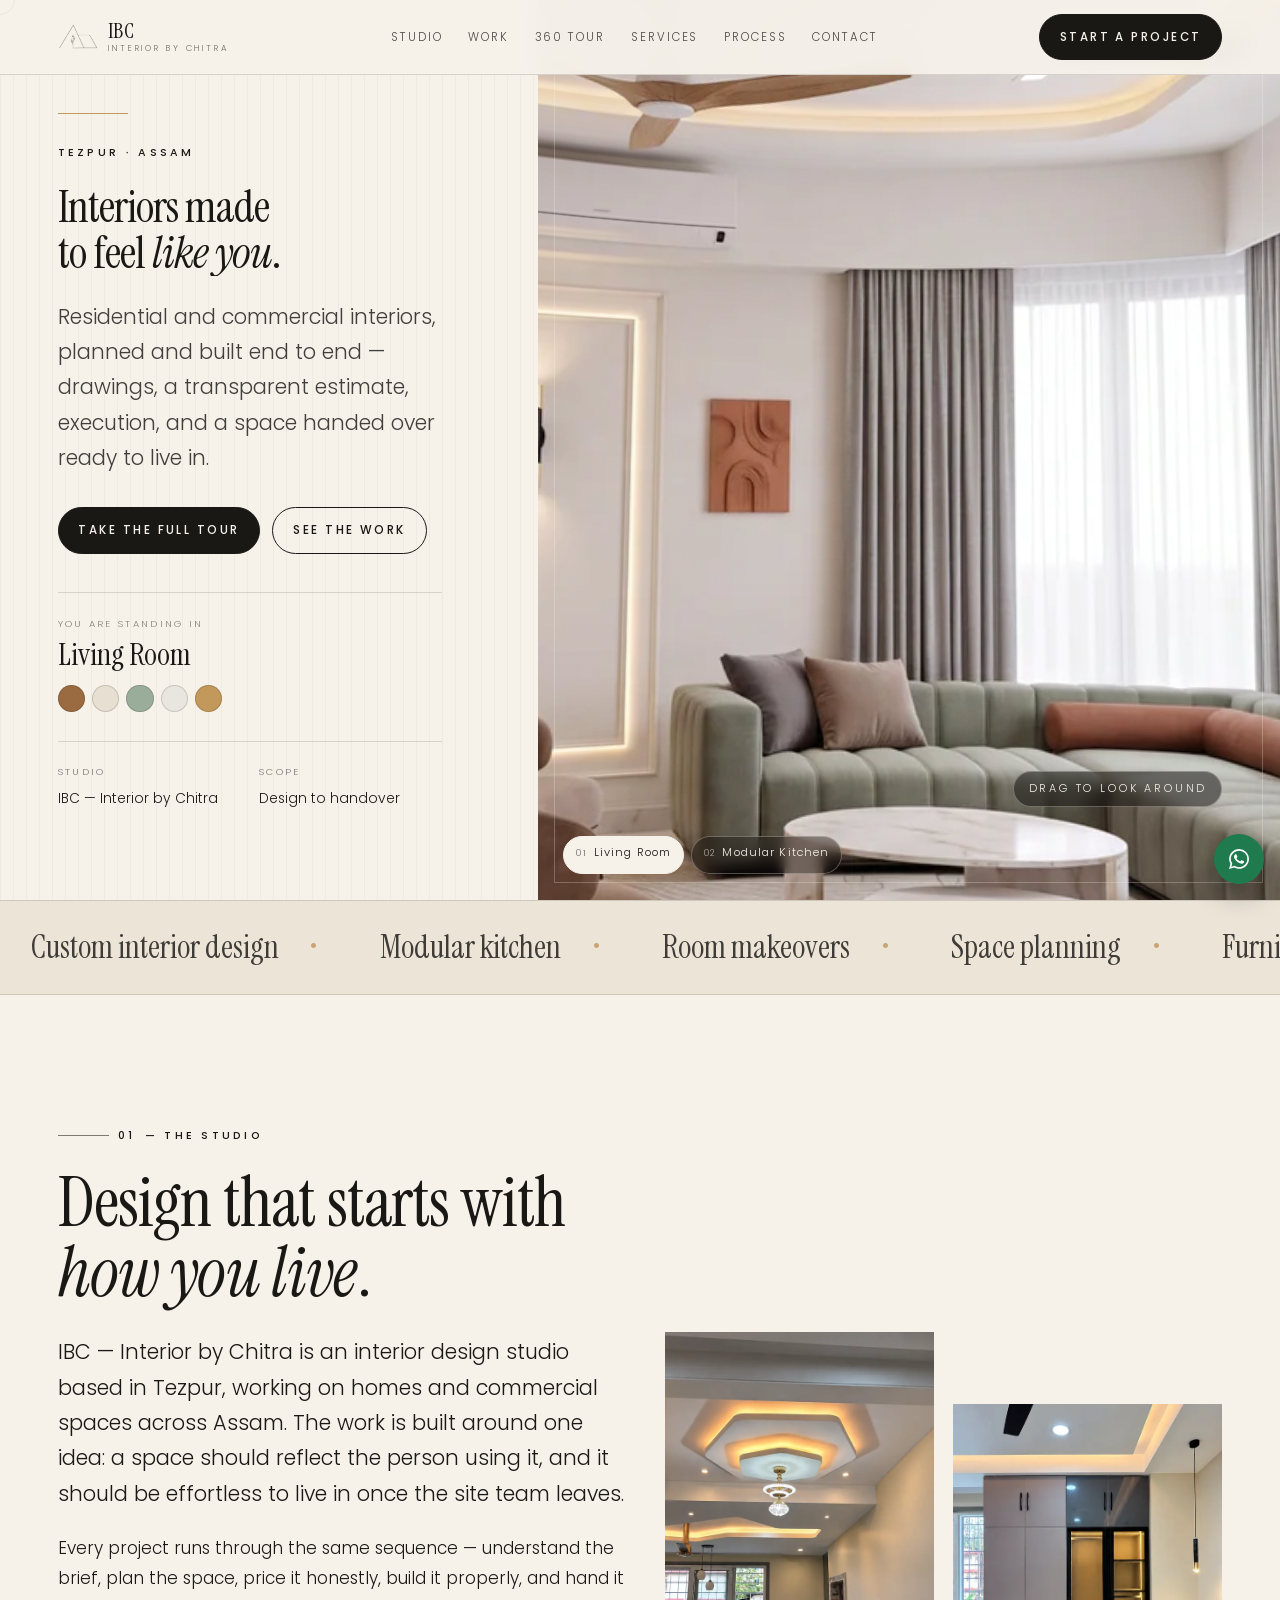
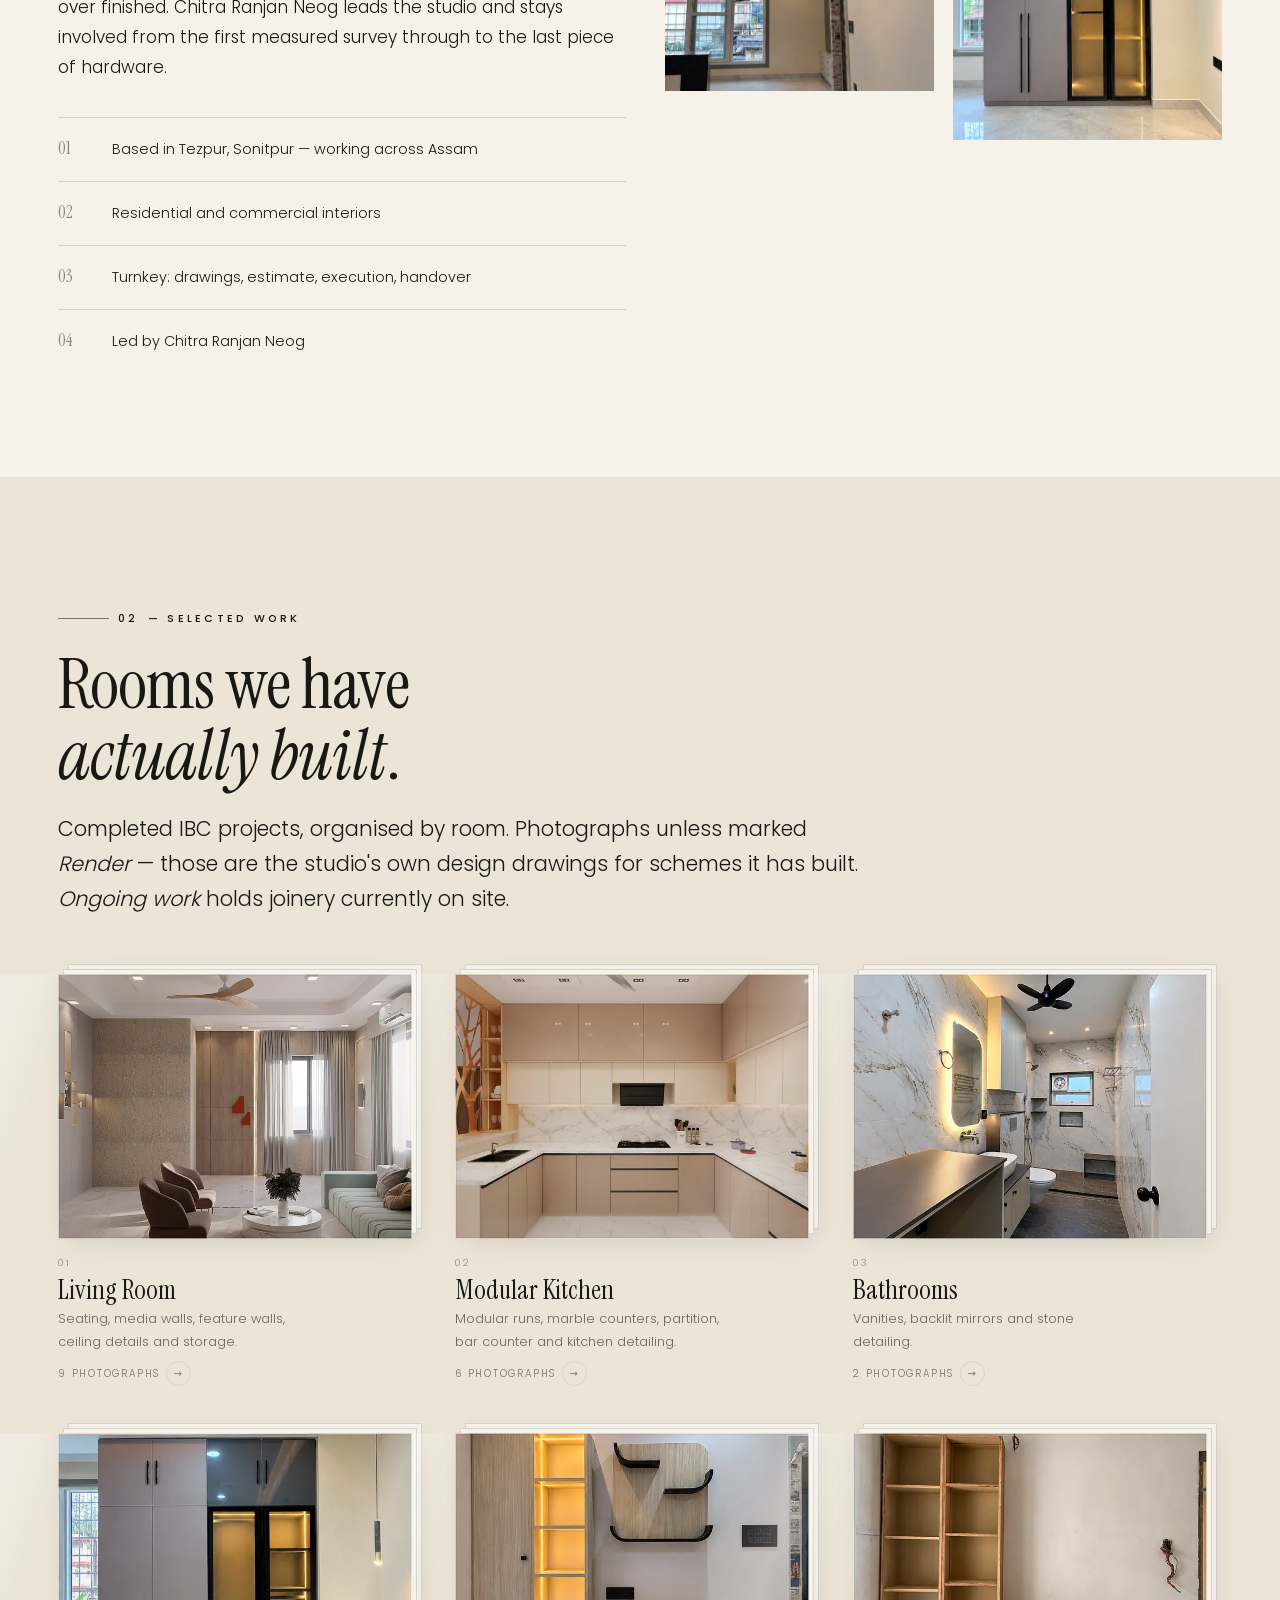
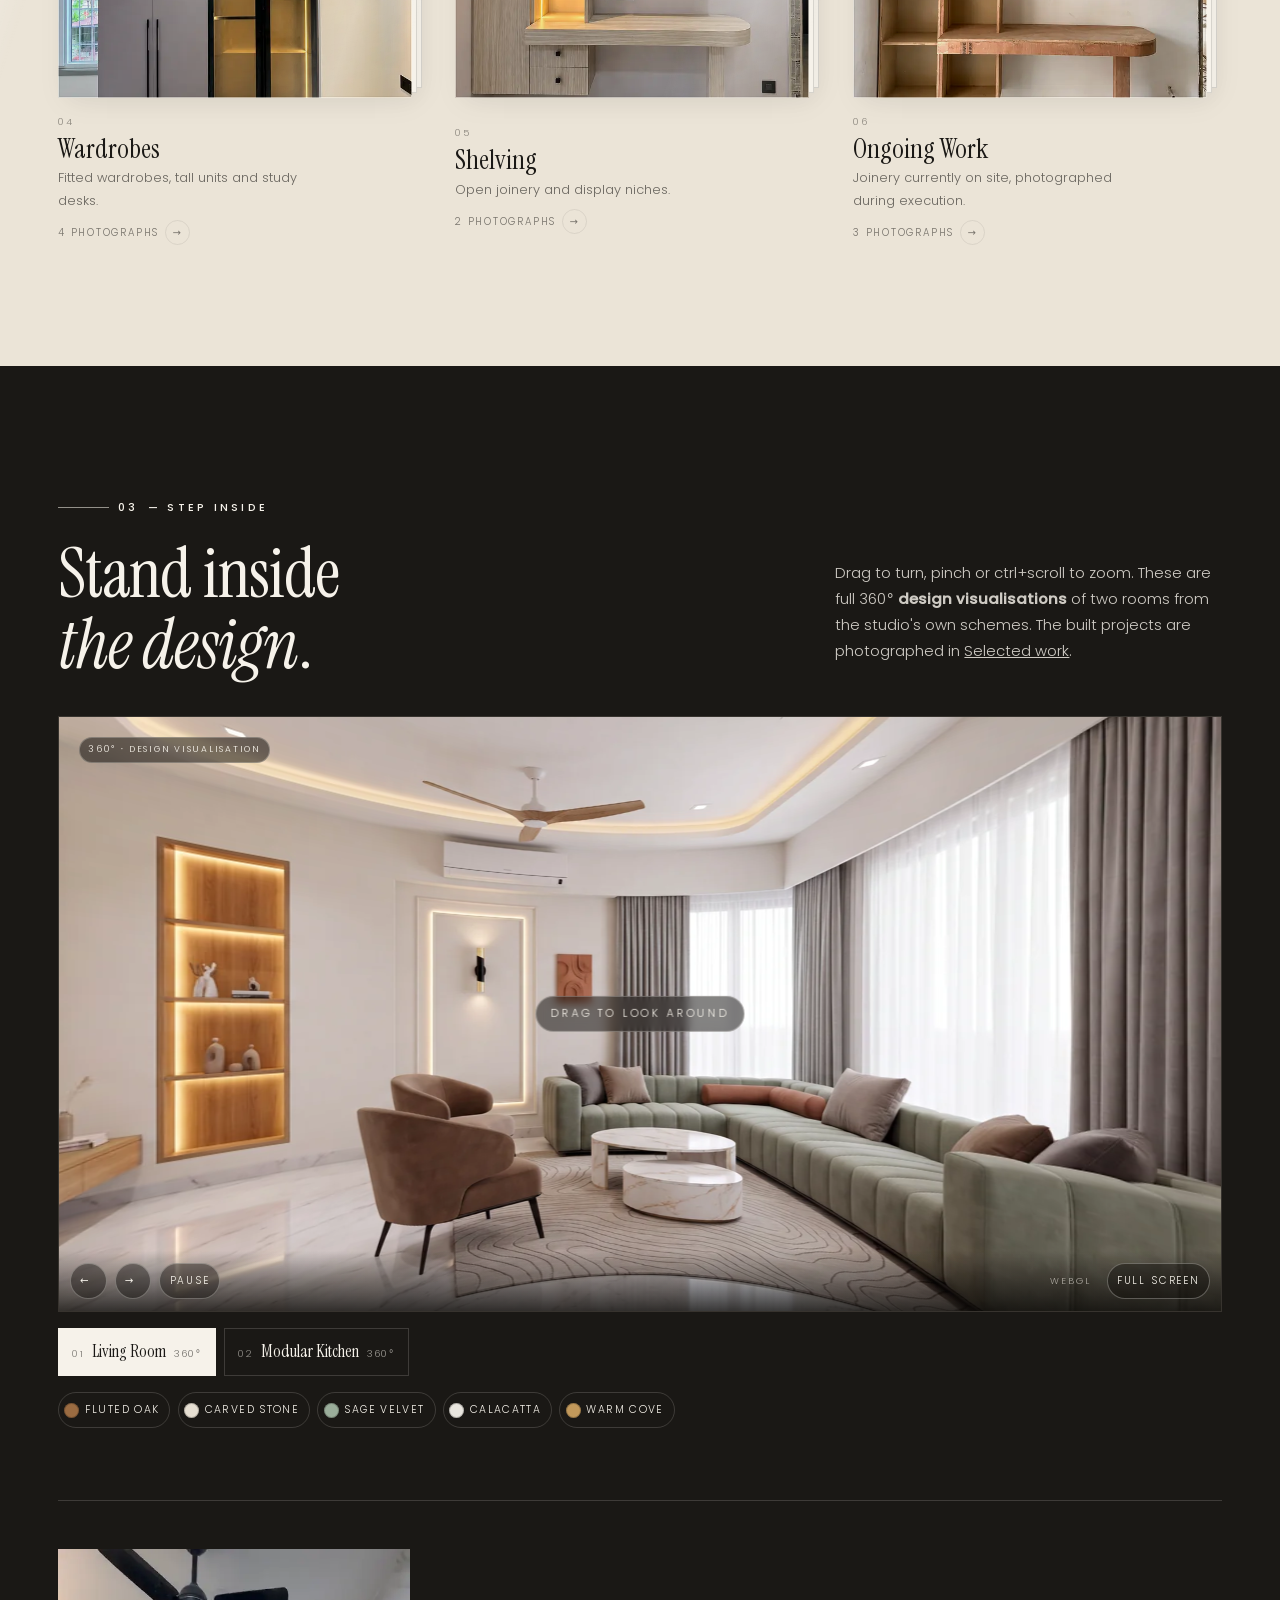
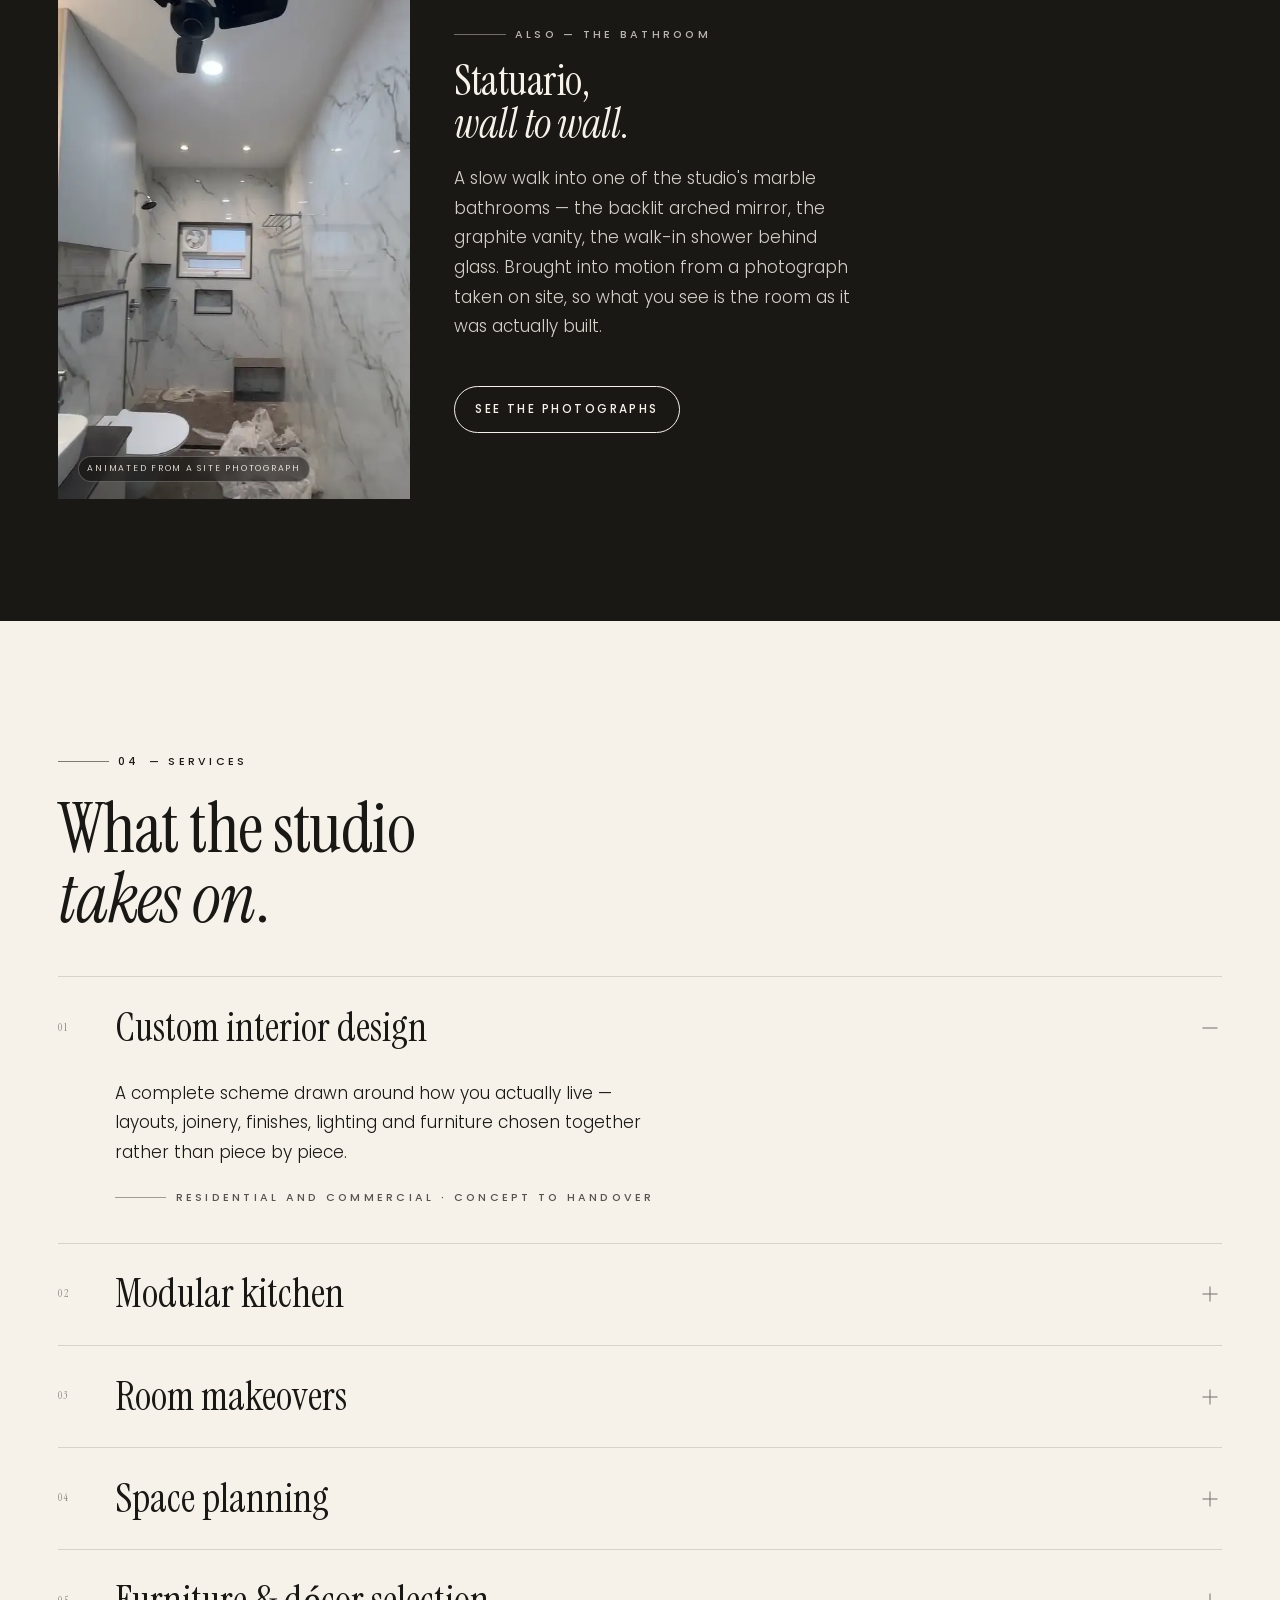
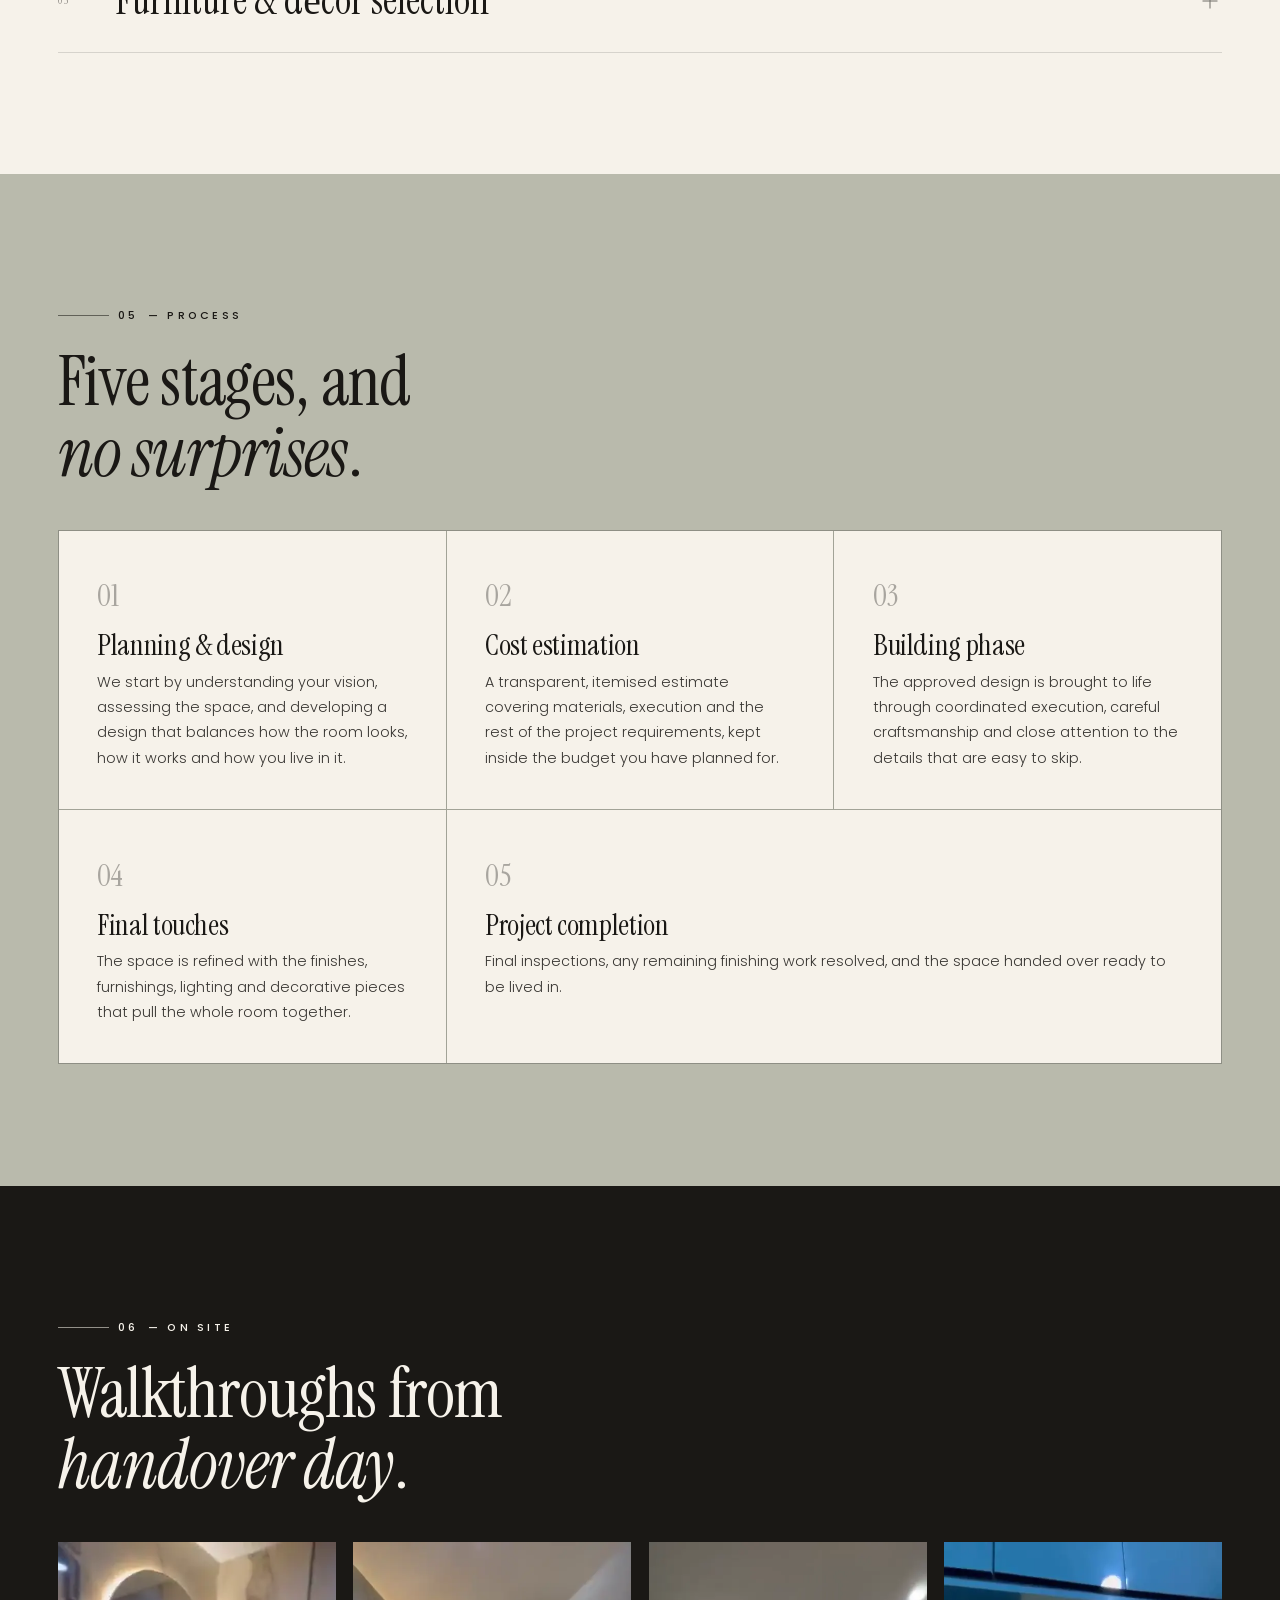
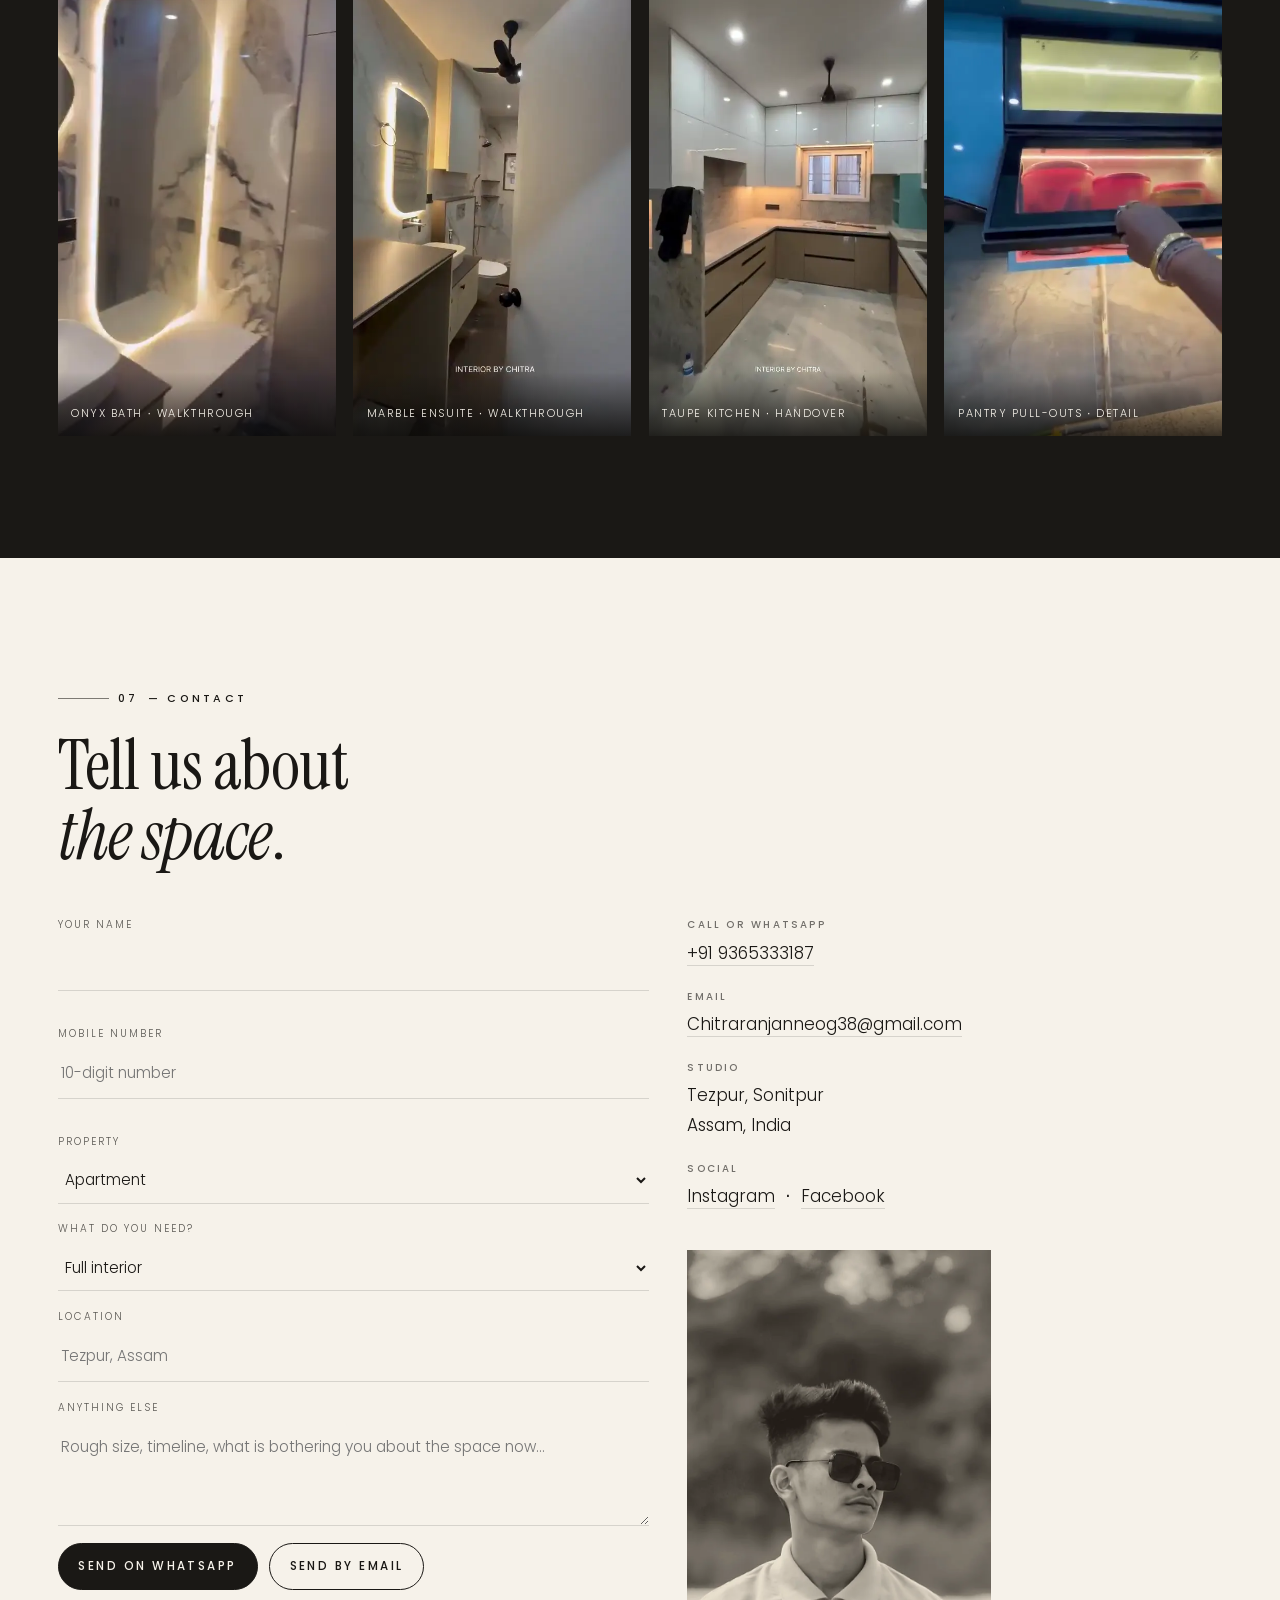
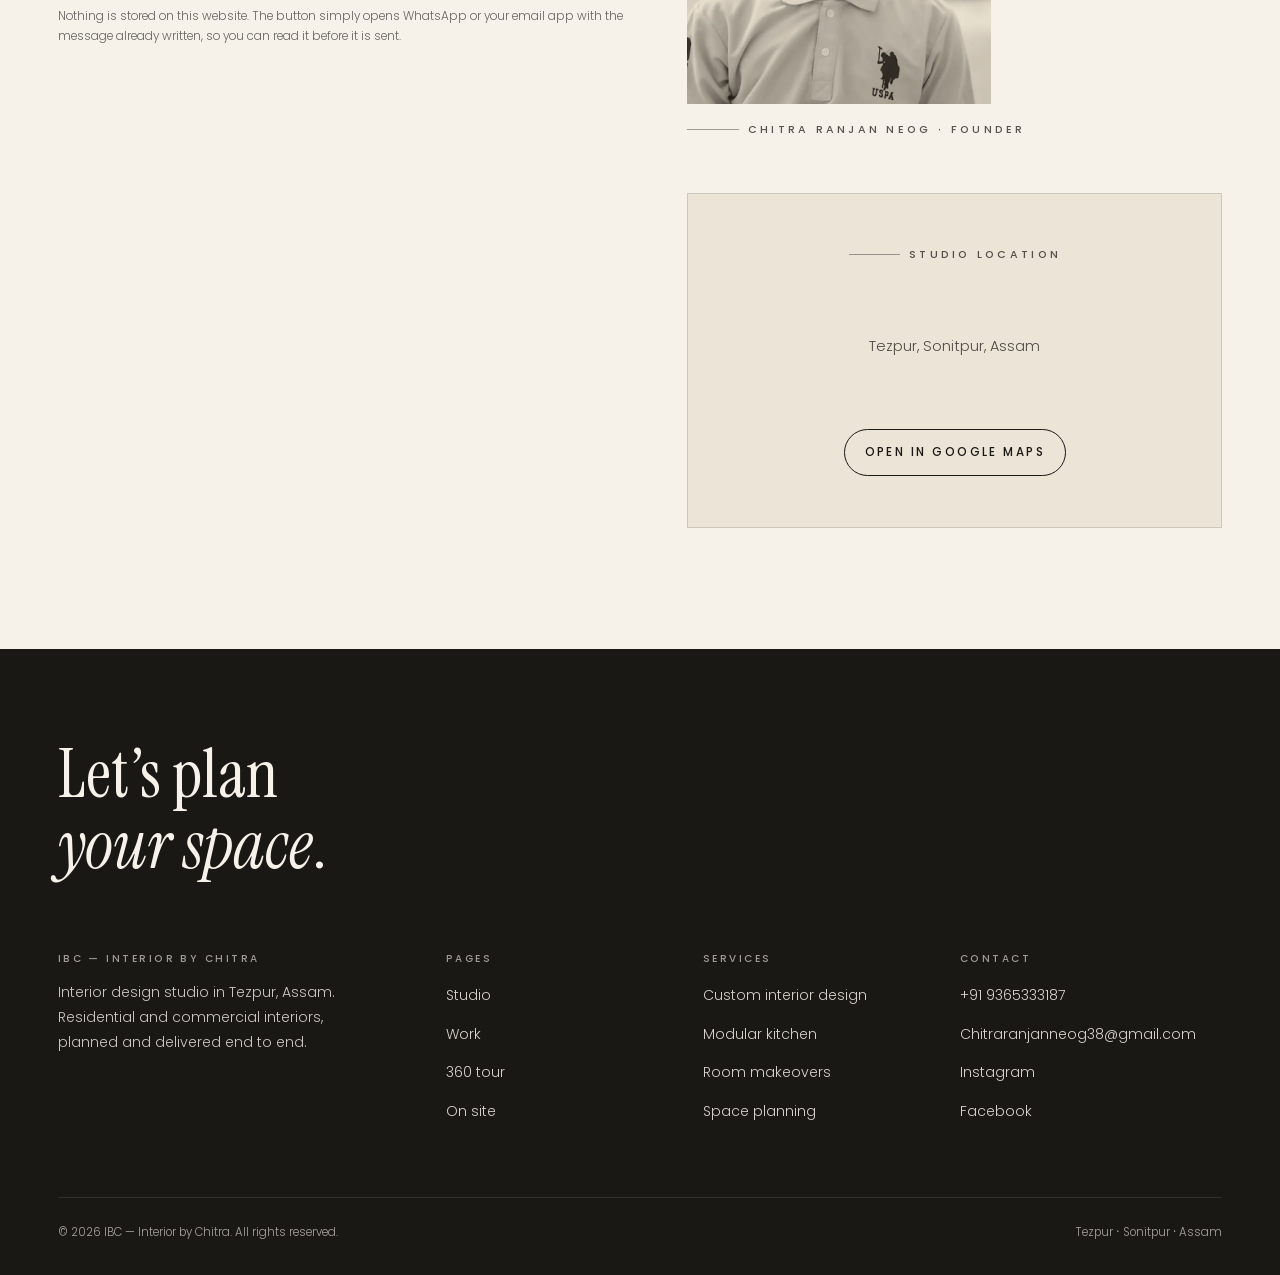
==== commit ed9f4964: "update v14" ====
--- a/index.html
+++ b/index.html
@@ -62,7 +62,7 @@
     "https://www.instagram.com/interiorbychitra",
     "https://www.facebook.com/profile.php?id=100085504209264"
   ],
-  "hasMap": "https://maps.app.goo.gl/kYUEue5jxnT1ZTCc9",
+  "hasMap": "https://maps.app.goo.gl/HRc3474RMWvV86uP8",
   "makesOffer": [
     {
       "@type": "Offer",
@@ -707,32 +707,9 @@
 </div>
 </div>
 </section>
-<section class="section section--bone" id="voices">
-<div class="wrap">
-<p class="label rv"><span class="num">07</span> — Voices</p>
-<h2 class="rv">What clients<br/><em>have said</em>.</h2>
-<div class="quotes" style="margin-top:2.6rem">
-<figure class="quote rv rv-d1">
-<blockquote>“The studio understood exactly what we wanted and turned our home into a comfortable, well-planned space, with every detail thought through.”</blockquote>
-<cite>Residential client · paraphrased</cite>
-</figure>
-<figure class="quote rv rv-d2">
-<blockquote>“From the first design through to execution, the process was smooth and well managed, and our requirements were taken seriously throughout.”</blockquote>
-<cite>Residential client · paraphrased</cite>
-</figure>
-<figure class="quote rv rv-d3">
-<blockquote>“They brought our idea to life with a balance of elegance and everyday practicality.”</blockquote>
-<cite>Residential client · paraphrased</cite>
-</figure>
-</div>
-<p style="margin-top:2rem;font-size:.8rem;opacity:.62;max-width:60ch">
-      These are paraphrased from testimonials published on the studio's earlier website. Replace them
-      with approved, attributed quotes before the site goes live.</p>
-</div>
-</section>
 <section class="section" id="contact">
 <div class="wrap">
-<p class="label rv"><span class="num">08</span> — Contact</p>
+<p class="label rv"><span class="num">07</span> — Contact</p>
 <h2 class="rv">Tell us about<br/><em>the space</em>.</h2>
 <div class="contact__grid" style="margin-top:2.8rem">
 <form class="rv" id="enquiry" novalidate="">
@@ -796,7 +773,7 @@
 <div class="map__ph">
 <p class="label" style="margin:0">Studio location</p>
 <p style="margin:0;font-size:.9rem;opacity:.75">Tezpur, Sonitpur, Assam</p>
-<a class="btn" href="https://maps.app.goo.gl/kYUEue5jxnT1ZTCc9" rel="noopener" target="_blank"><span>Open in Google Maps</span></a>
+<a class="btn" href="https://maps.app.goo.gl/HRc3474RMWvV86uP8" rel="noopener" target="_blank"><span>Open in Google Maps</span></a>
 </div>
 </div>
 </div>
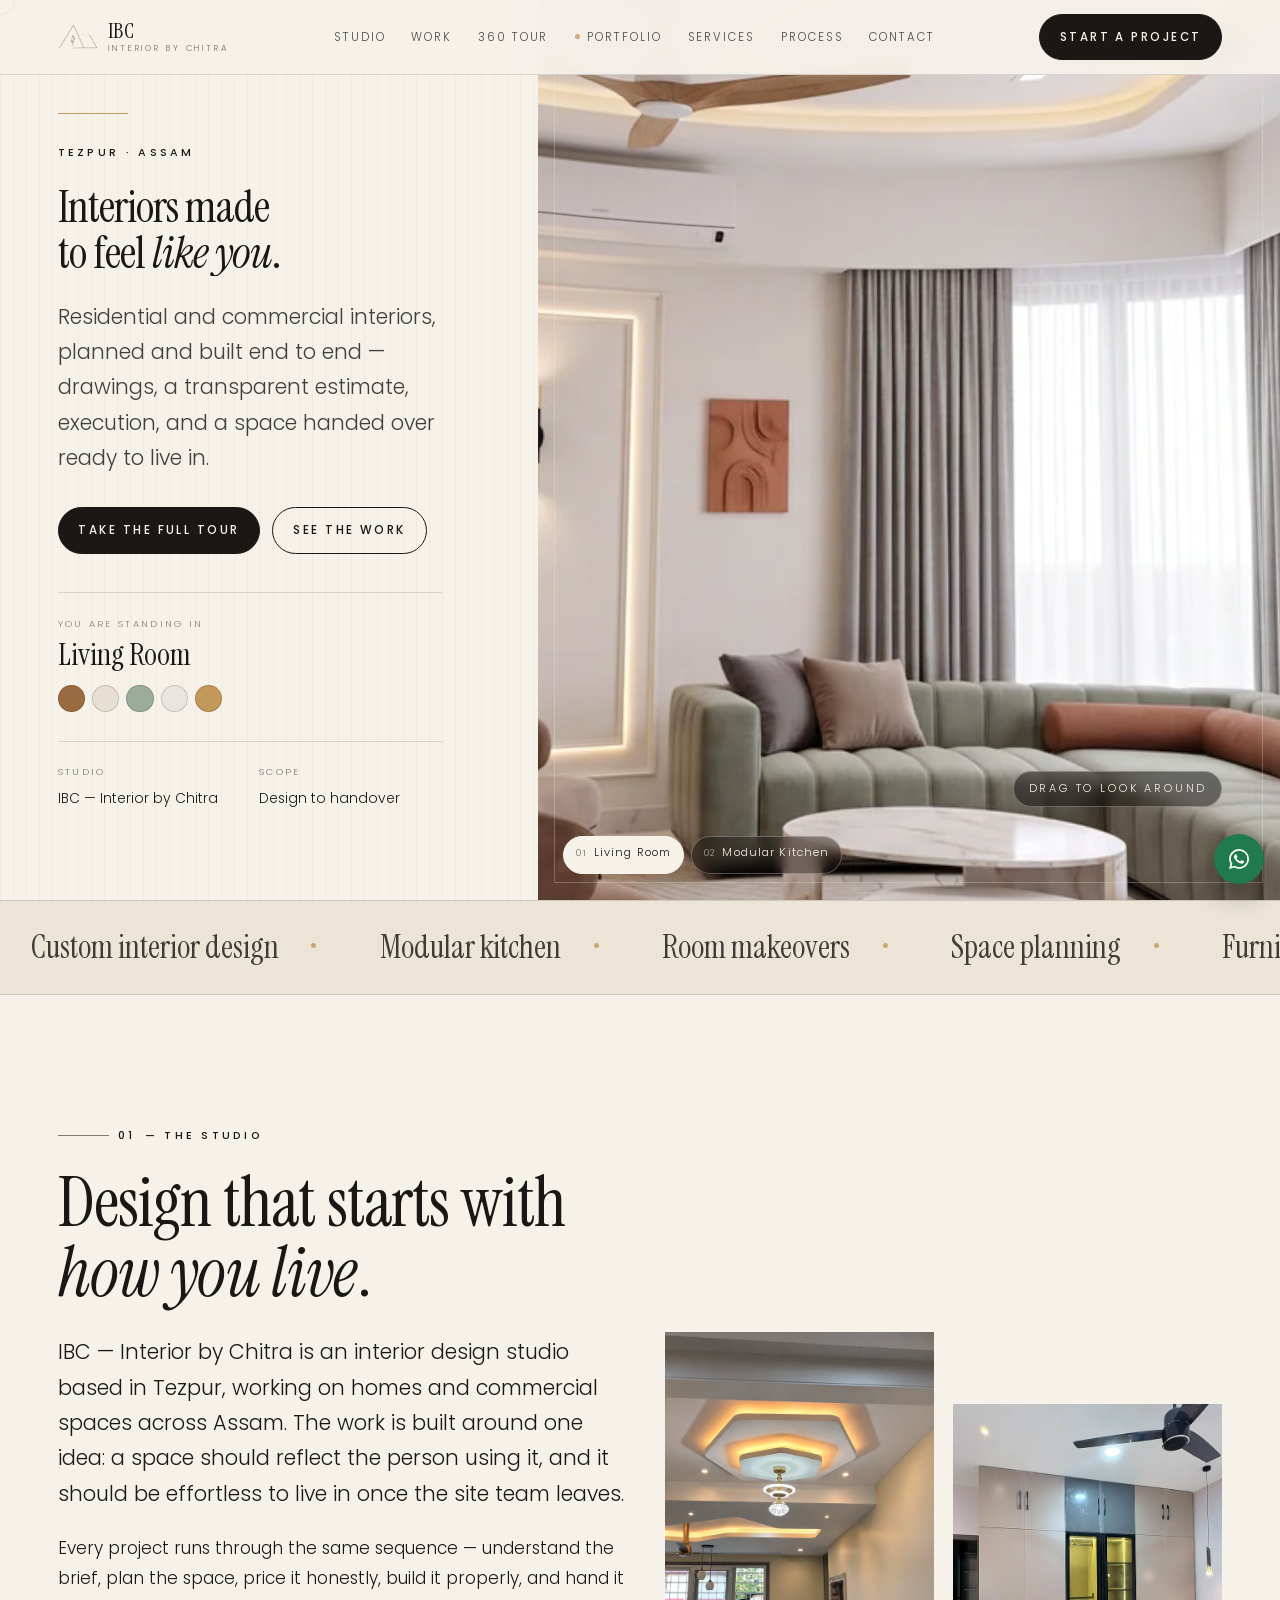
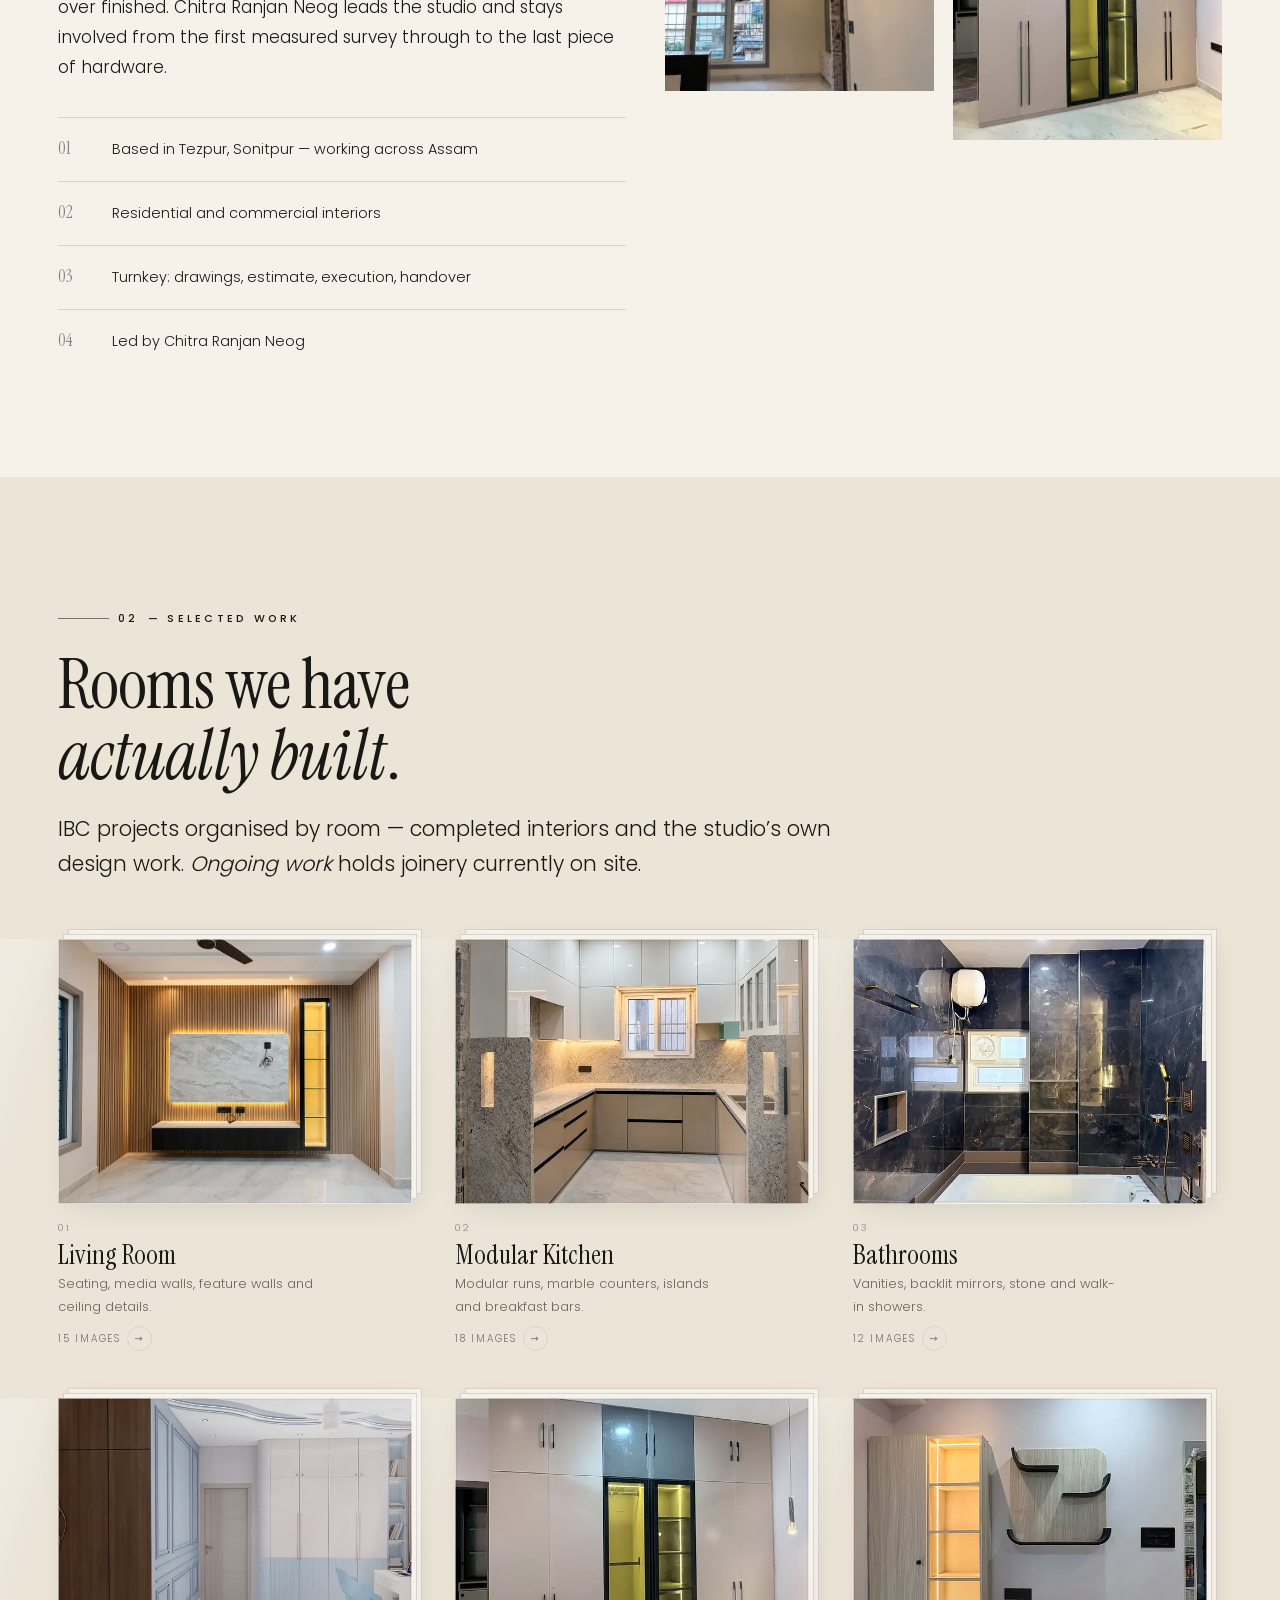
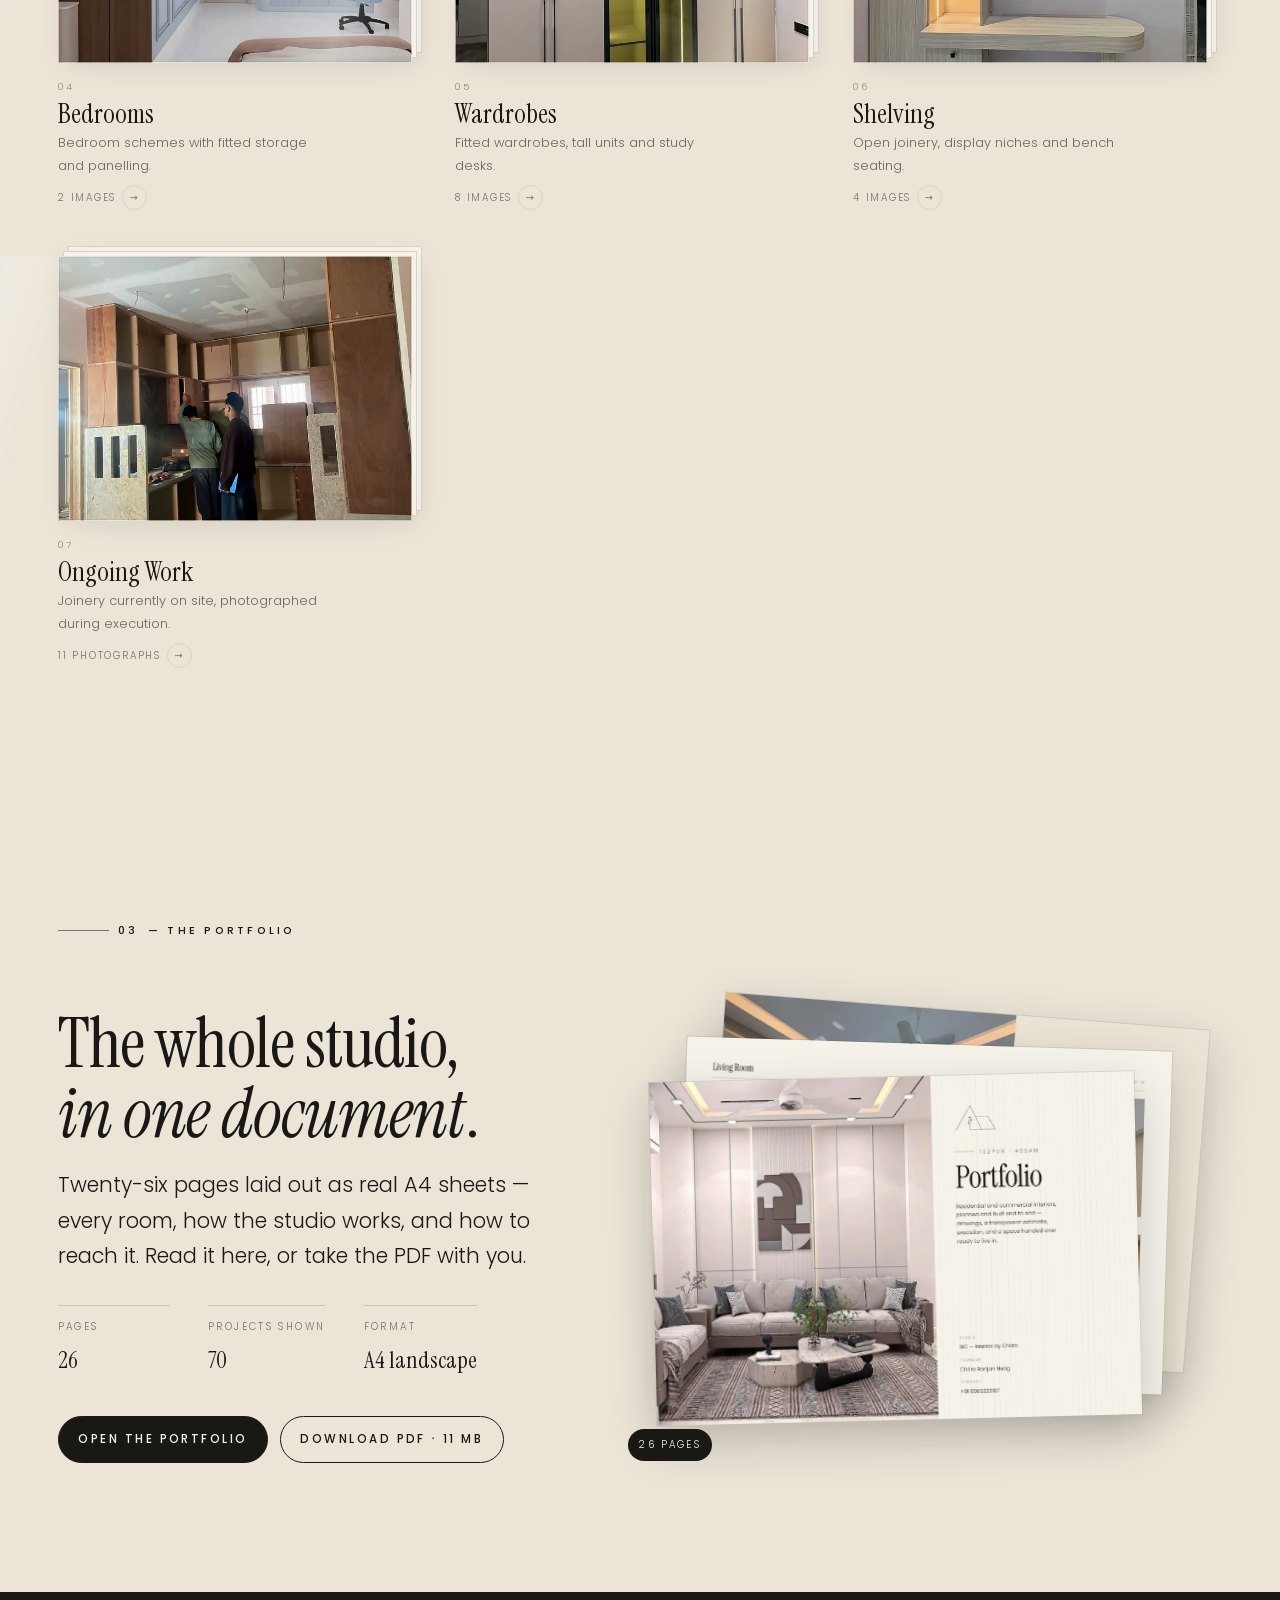
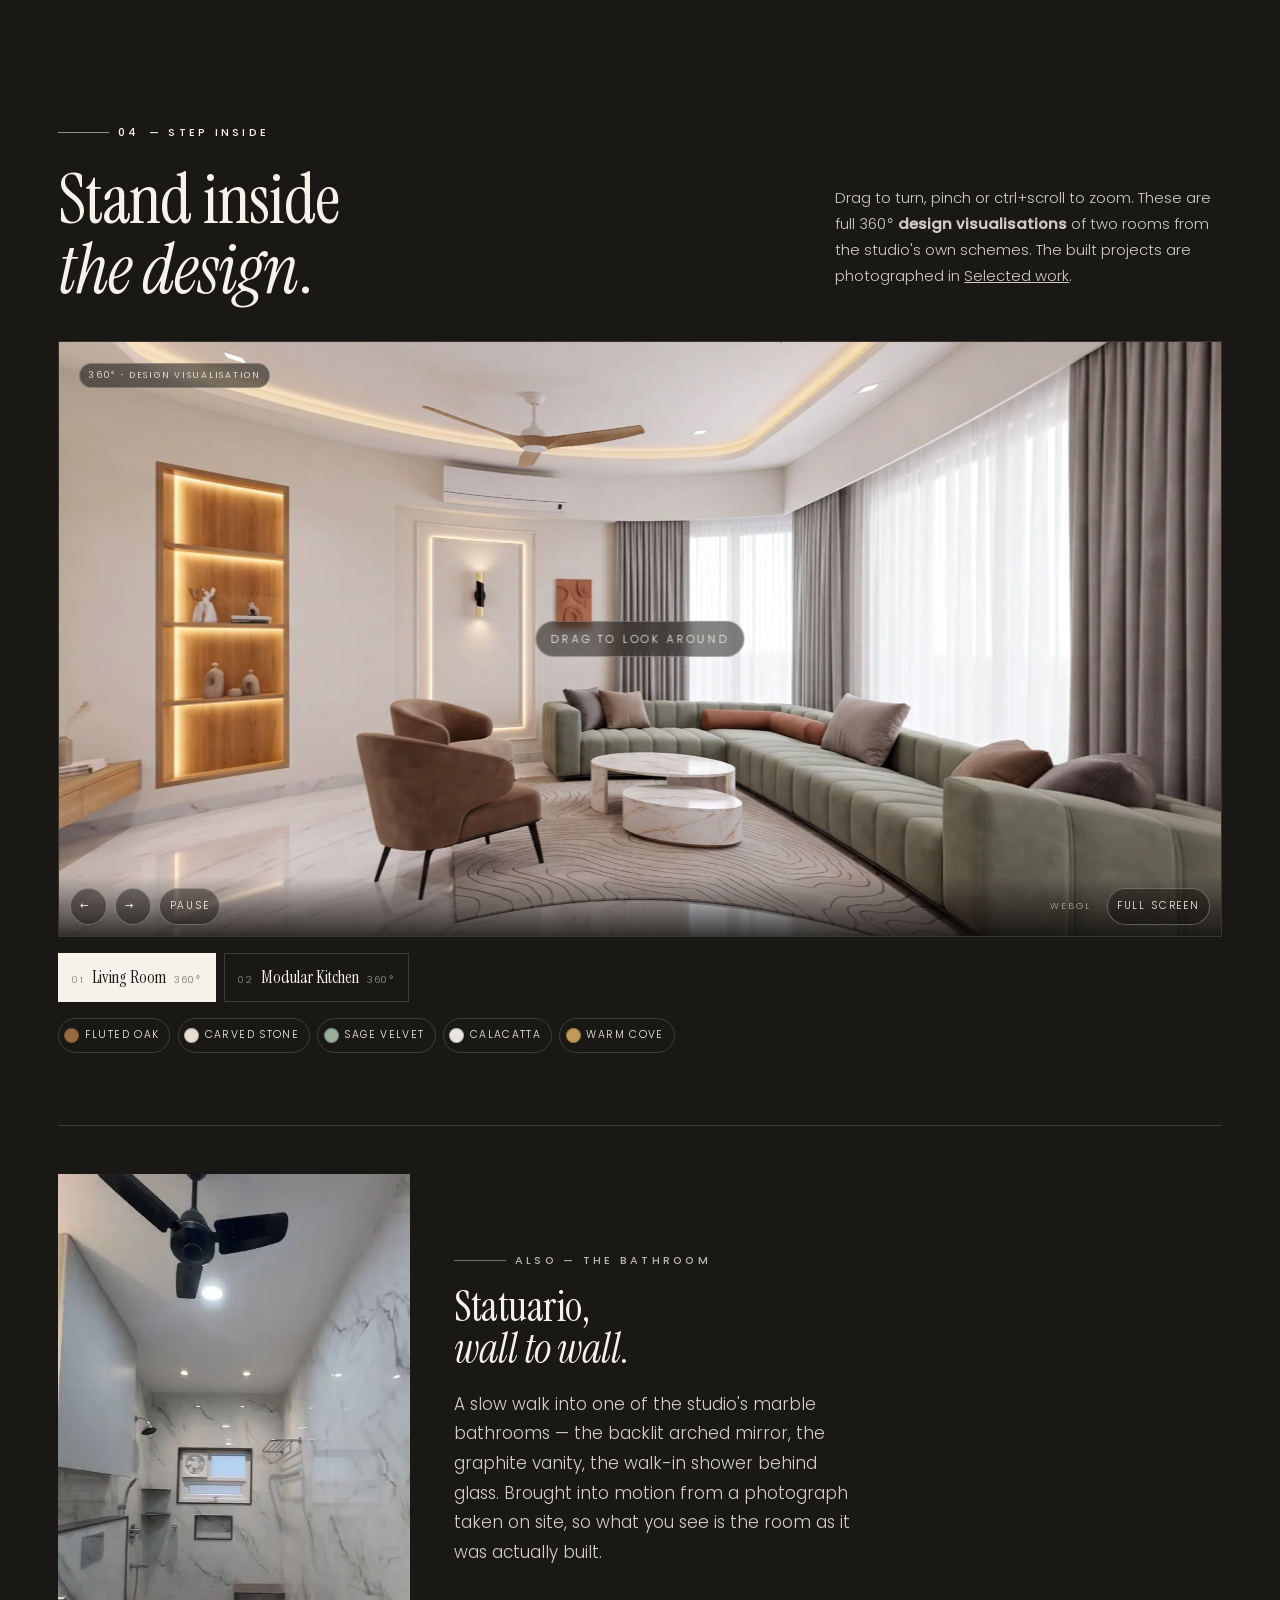
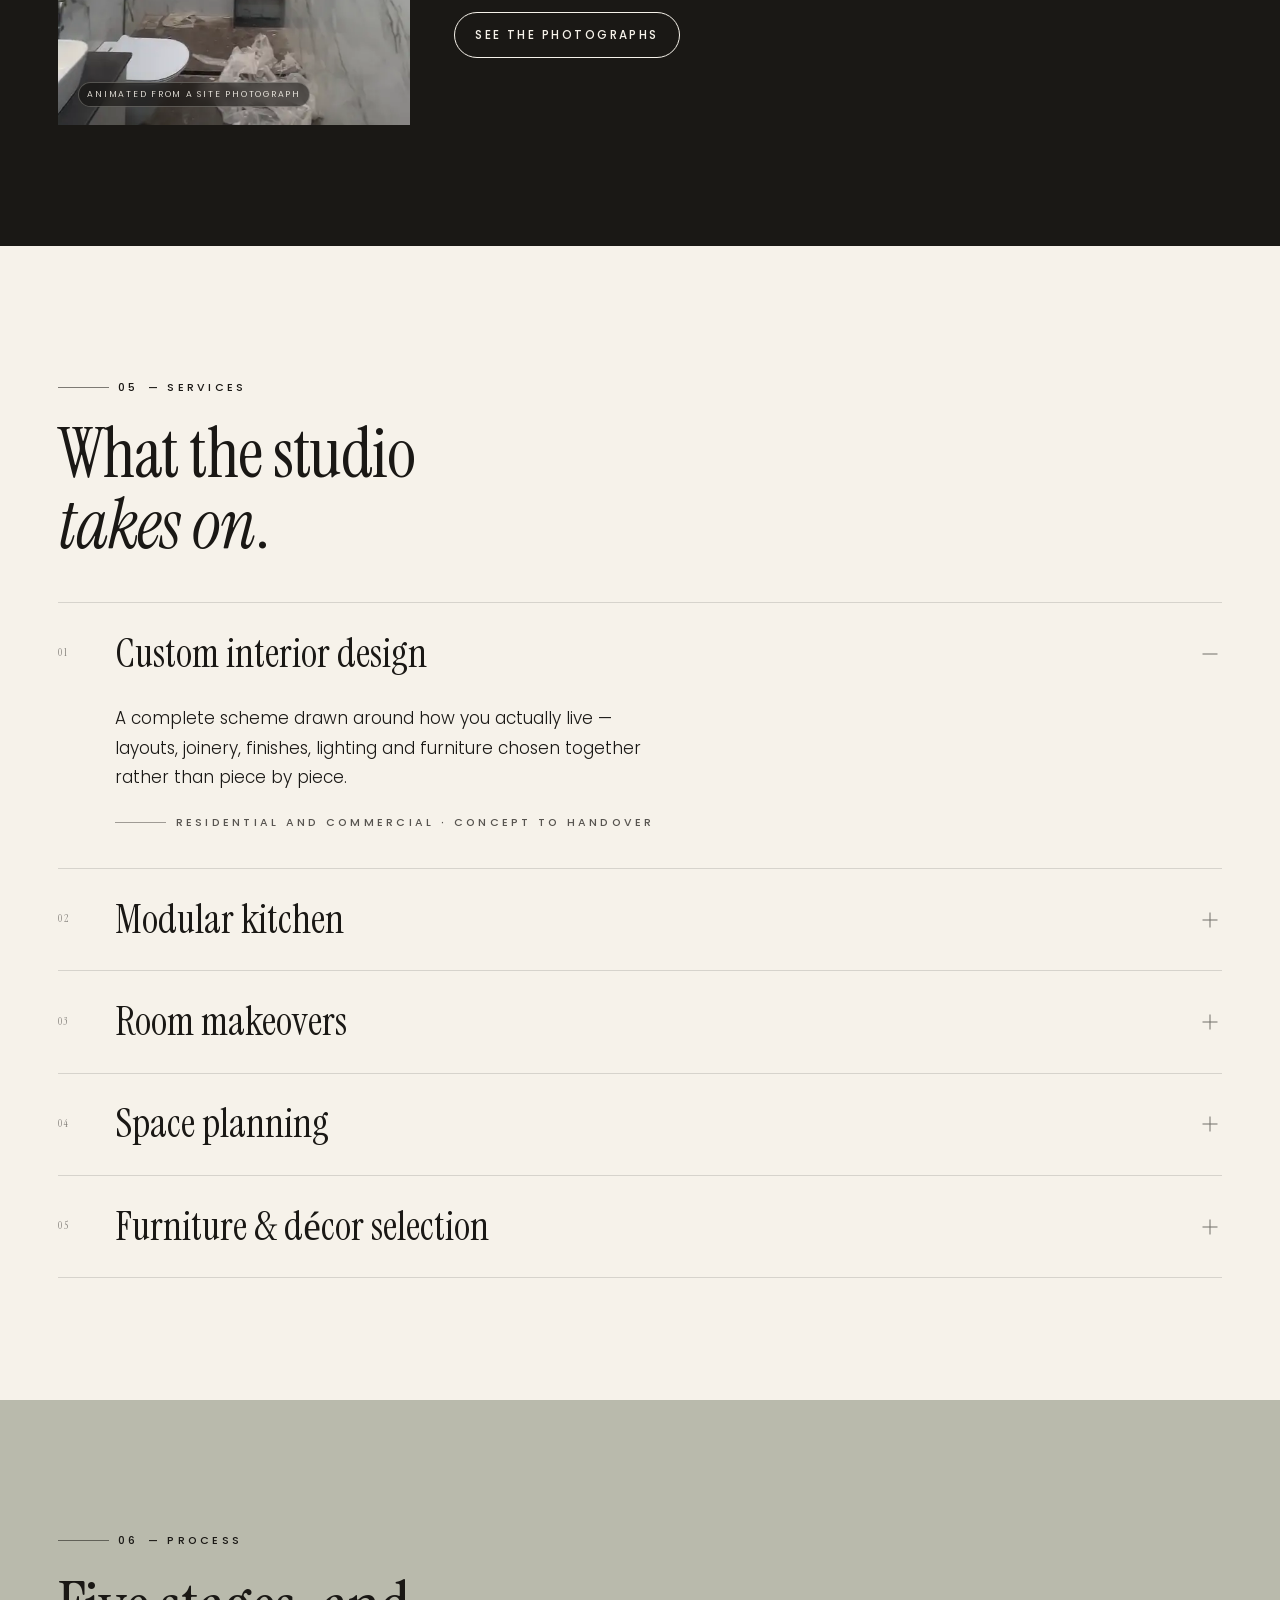
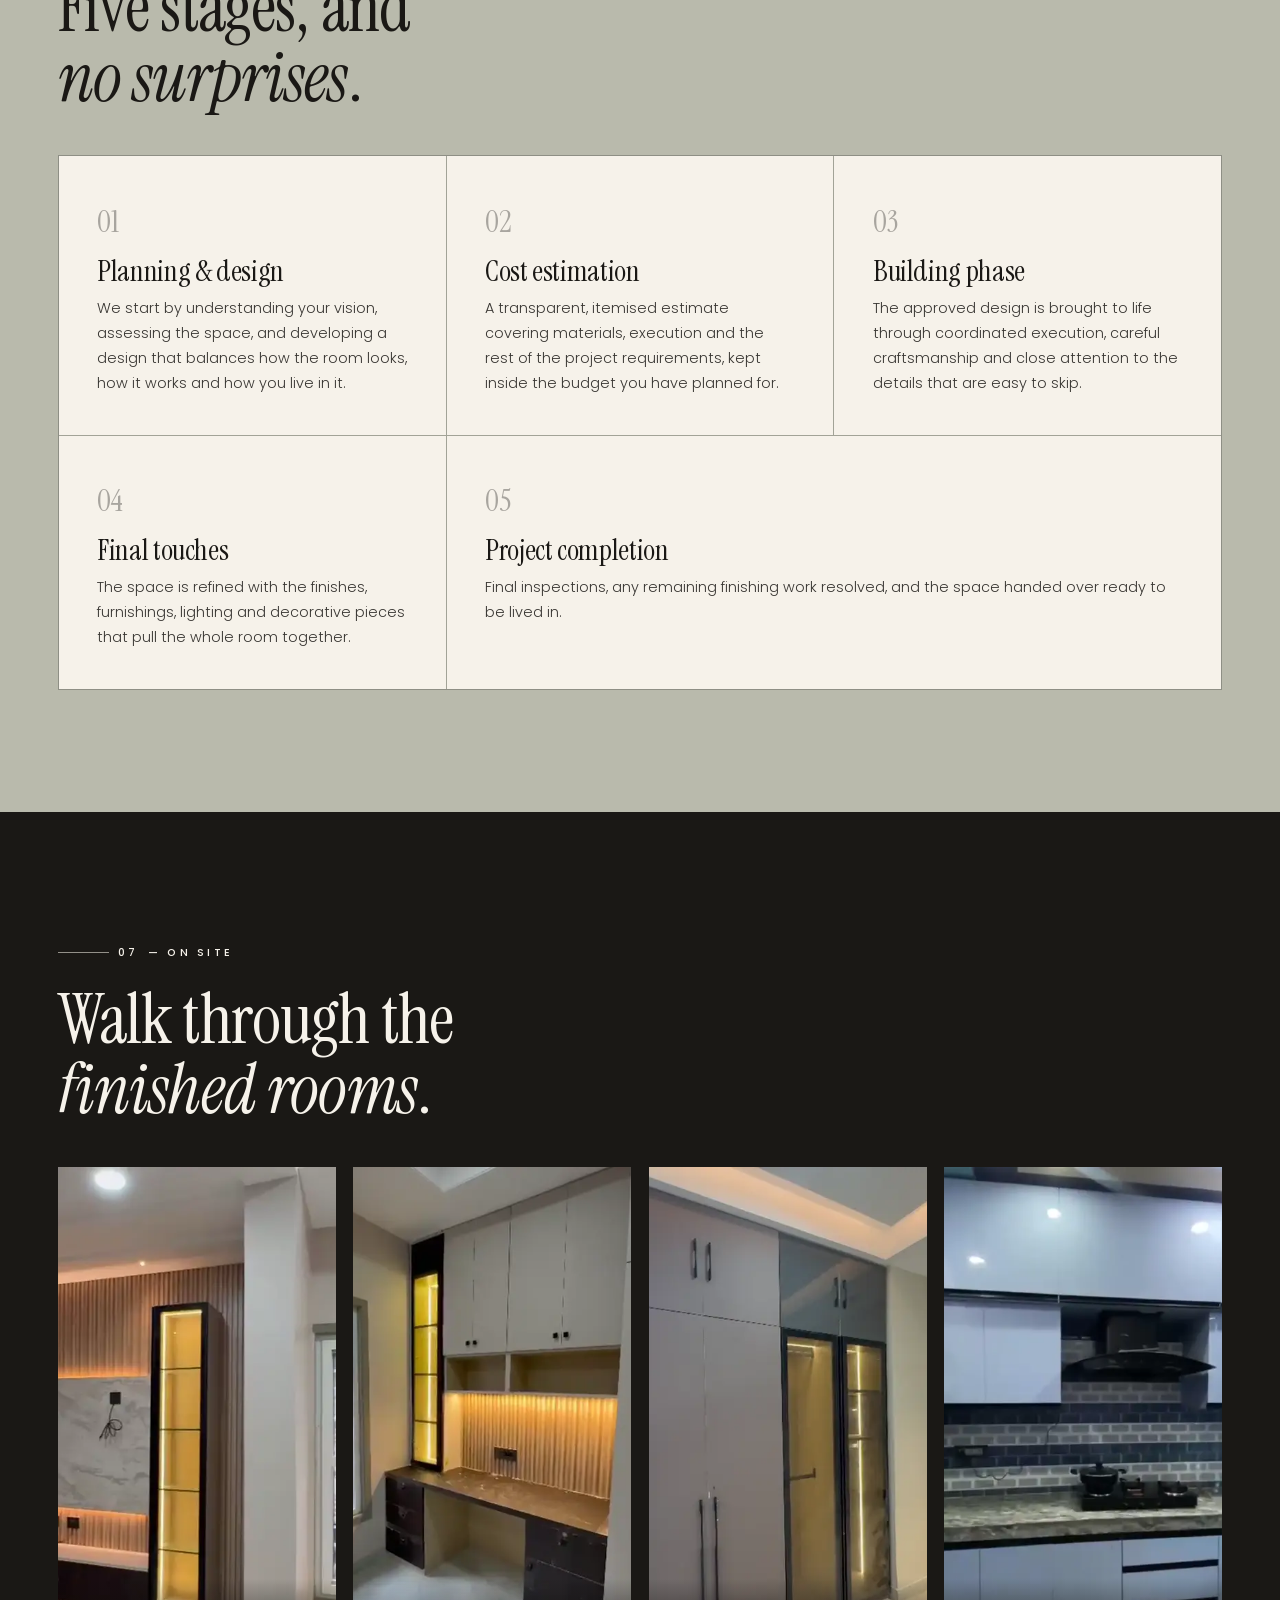
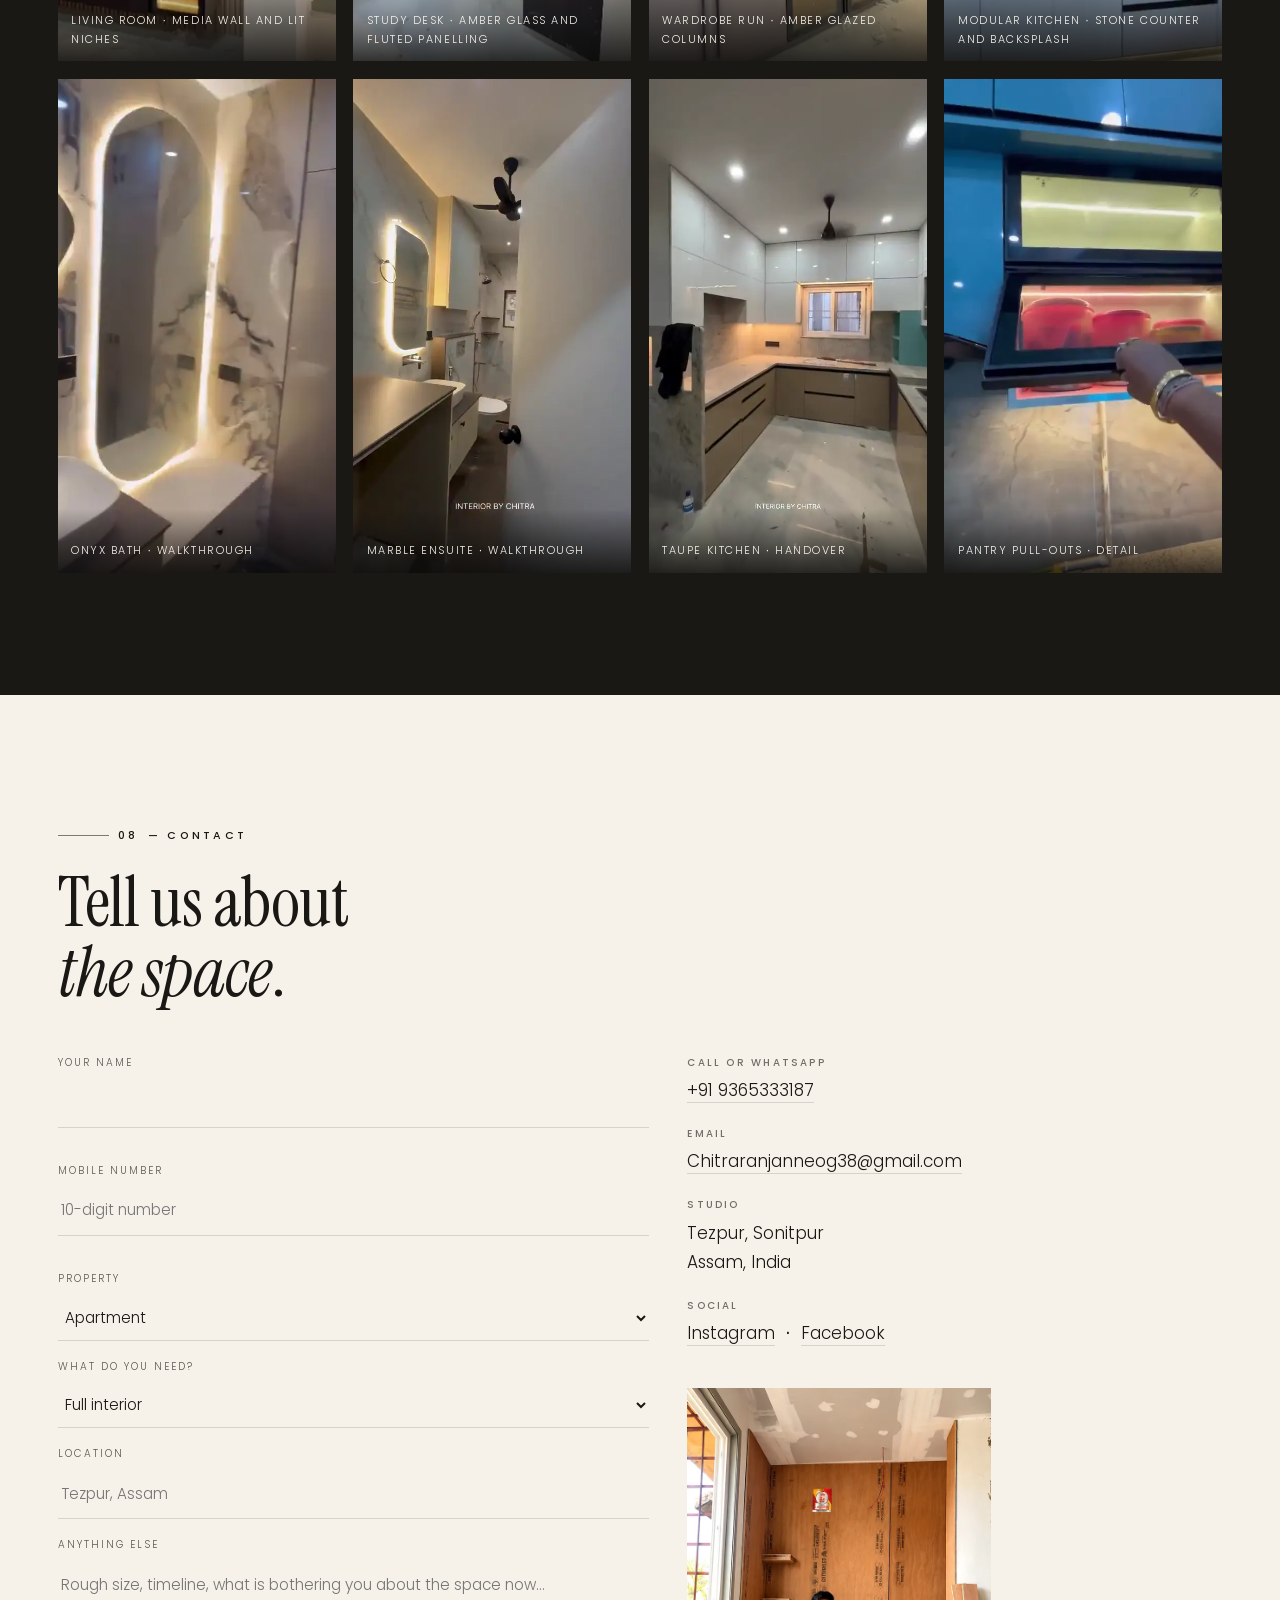
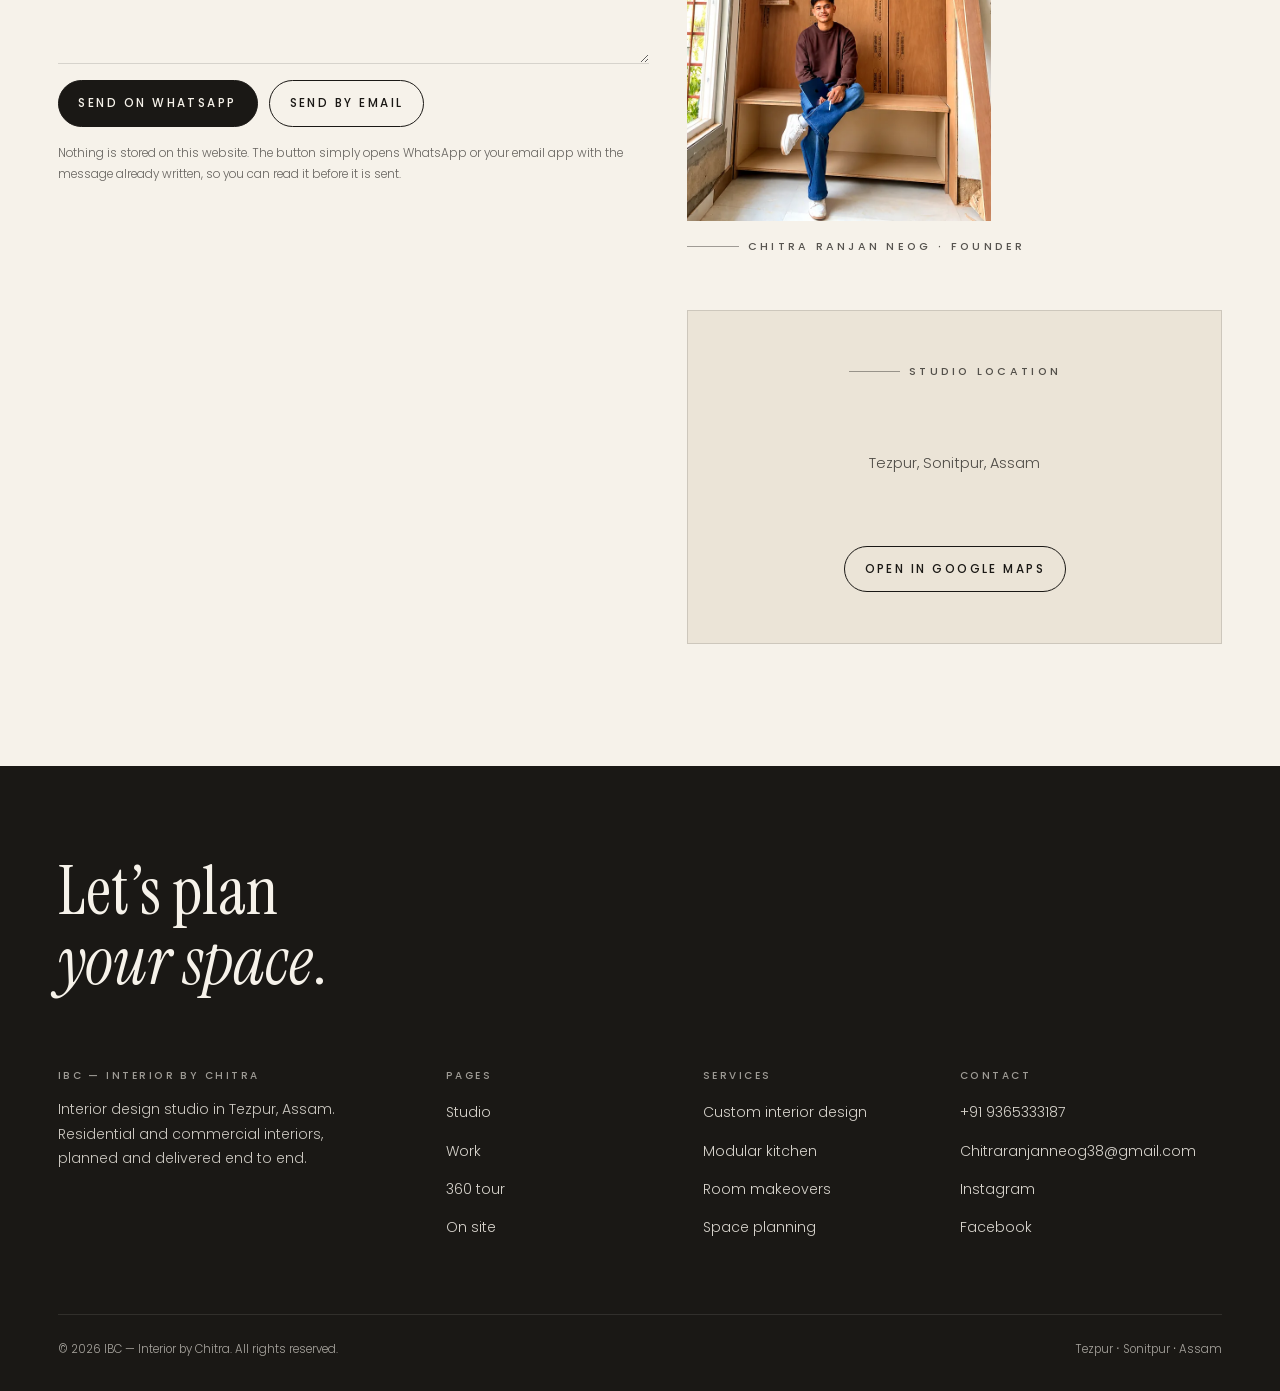
==== commit b0667a1c: "v17" ====
--- a/index.html
+++ b/index.html
@@ -119,6 +119,7 @@
 <a href="#studio">Studio</a>
 <a href="#work">Work</a>
 <a href="#tour">360 Tour</a>
+<a class="hdr__nav-pf" href="#portfolio">Portfolio</a>
 <a href="#services">Services</a>
 <a href="#process">Process</a>
 <a href="#contact">Contact</a>
@@ -131,10 +132,11 @@
 <nav aria-hidden="true" aria-label="Mobile" class="menu" id="menu">
 <a href="#studio"><span class="num">01</span>Studio</a>
 <a href="#work"><span class="num">02</span>Work</a>
-<a href="#tour"><span class="num">03</span>360 Tour</a>
-<a href="#services"><span class="num">04</span>Services</a>
-<a href="#process"><span class="num">05</span>Process</a>
-<a href="#contact"><span class="num">06</span>Contact</a>
+<a href="#portfolio"><span class="num">03</span>Portfolio</a>
+<a href="#tour"><span class="num">04</span>360 Tour</a>
+<a href="#services"><span class="num">05</span>Services</a>
+<a href="#process"><span class="num">06</span>Process</a>
+<a href="#contact"><span class="num">07</span>Contact</a>
 <div class="menu__foot">
 <a href="tel:+919365333187">+91 9365333187</a>
 <a href="mailto:Chitraranjanneog38@gmail.com">Chitraranjanneog38@gmail.com</a>
@@ -216,10 +218,10 @@
 </div>
 <div class="studio__imgs rv rv-d1">
 <figure>
-<img alt="A layered false ceiling with concealed cove lighting, completed by IBC" decoding="async" height="1361" loading="lazy" src="assets/img/work/living-room/lrmk-layered-ceiling-sm.webp" width="1156"/>
+<img alt="A layered false ceiling with concealed cove lighting, completed by IBC" decoding="async" height="1361" loading="lazy" src="assets/img/work/living-room/living-layered-ceiling-with-cove-lighting-7-sm.webp" width="1156"/>
 </figure>
 <figure>
-<img alt="A fitted wardrobe with amber glass panels" decoding="async" height="1448" loading="lazy" src="assets/img/work/wardrobes/wardrobe-amber-glass-sm.webp" width="1086"/>
+<img alt="A fitted wardrobe with amber glass panels" decoding="async" height="1448" loading="lazy" src="assets/img/work/wardrobes/wardrobes-wardrobe-with-amber-glass-columns-1-sm.webp" width="1086"/>
 </figure>
 </div>
 </div>
@@ -229,75 +231,84 @@
 <p class="label rv"><span class="num">02</span> — Selected work</p>
 <h2 class="rv">Rooms we have<br/><em>actually built</em>.</h2>
 <p class="lede rv rv-d1" style="max-width:58ch;margin-top:1.2rem">
-      Completed IBC projects, organised by room. Photographs unless marked
-      <em>Render</em> — those are the studio's own design drawings for schemes it has built.
-      <em>Ongoing work</em> holds joinery currently on site.</p>
+      IBC projects organised by room — completed interiors and the studio’s own design work. <em>Ongoing work</em> holds joinery currently on site.</p>
 <div class="folderwrap" style="margin-top:2.6rem">
 <div class="fgrid" data-grid="work"><button aria-expanded="false" class="fcard rv" data-open="living-room" data-scope="work" type="button">
 <span aria-hidden="true" class="fcard__stack">
 <span class="fcard__sheet"></span><span class="fcard__sheet"></span>
-<img alt="" decoding="async" loading="lazy" src="assets/img/work/living-room/lr-1-sm.webp"/>
+<img alt="" decoding="async" loading="lazy" src="assets/img/work/living-room/living-media-wall-in-marble-and-fluted-oak-8-sm.webp"/>
 </span>
 <span class="fcard__meta">
 <span class="fcard__n num">01</span>
 <span class="fcard__t">Living Room</span>
-<span class="fcard__d">Seating, media walls, feature walls, ceiling details and storage.</span>
-<span class="fcard__c num">9 photographs</span>
+<span class="fcard__d">Seating, media walls, feature walls and ceiling details.</span>
+<span class="fcard__c num">15 images</span>
 </span>
 </button><button aria-expanded="false" class="fcard rv" data-open="modular-kitchen" data-scope="work" type="button">
 <span aria-hidden="true" class="fcard__stack">
 <span class="fcard__sheet"></span><span class="fcard__sheet"></span>
-<img alt="" decoding="async" loading="lazy" src="assets/img/work/modular-kitchen/mk-1-sm.webp"/>
+<img alt="" decoding="async" loading="lazy" src="assets/img/work/modular-kitchen/modular-modular-kitchen-run-with-marble-counter-16-sm.webp"/>
 </span>
 <span class="fcard__meta">
 <span class="fcard__n num">02</span>
 <span class="fcard__t">Modular Kitchen</span>
-<span class="fcard__d">Modular runs, marble counters, partition, bar counter and kitchen detailing.</span>
-<span class="fcard__c num">6 photographs</span>
+<span class="fcard__d">Modular runs, marble counters, islands and breakfast bars.</span>
+<span class="fcard__c num">18 images</span>
 </span>
 </button><button aria-expanded="false" class="fcard rv" data-open="bathrooms" data-scope="work" type="button">
 <span aria-hidden="true" class="fcard__stack">
 <span class="fcard__sheet"></span><span class="fcard__sheet"></span>
-<img alt="" decoding="async" loading="lazy" src="assets/img/work/bathrooms/bath-marble-vanity-sm.webp"/>
+<img alt="" decoding="async" loading="lazy" src="assets/img/work/bathrooms/bathrooms-dark-marble-bath-with-sunken-tub-1-sm.webp"/>
 </span>
 <span class="fcard__meta">
 <span class="fcard__n num">03</span>
 <span class="fcard__t">Bathrooms</span>
-<span class="fcard__d">Vanities, backlit mirrors and stone detailing.</span>
-<span class="fcard__c num">2 photographs</span>
+<span class="fcard__d">Vanities, backlit mirrors, stone and walk-in showers.</span>
+<span class="fcard__c num">12 images</span>
+</span>
+</button><button aria-expanded="false" class="fcard rv" data-open="bedrooms" data-scope="work" type="button">
+<span aria-hidden="true" class="fcard__stack">
+<span class="fcard__sheet"></span><span class="fcard__sheet"></span>
+<img alt="" decoding="async" loading="lazy" src="assets/img/work/bedrooms/bedrooms-bedroom-with-study-and-wardrobe-1-sm.webp"/>
+</span>
+<span class="fcard__meta">
+<span class="fcard__n num">04</span>
+<span class="fcard__t">Bedrooms</span>
+<span class="fcard__d">Bedroom schemes with fitted storage and panelling.</span>
+<span class="fcard__c num">2 images</span>
 </span>
 </button><button aria-expanded="false" class="fcard rv" data-open="wardrobes" data-scope="work" type="button">
 <span aria-hidden="true" class="fcard__stack">
 <span class="fcard__sheet"></span><span class="fcard__sheet"></span>
-<img alt="" decoding="async" loading="lazy" src="assets/img/work/wardrobes/wardrobe-amber-glass-sm.webp"/>
+<img alt="" decoding="async" loading="lazy" src="assets/img/work/wardrobes/wardrobes-wardrobe-with-amber-glass-columns-1-sm.webp"/>
 </span>
 <span class="fcard__meta">
-<span class="fcard__n num">04</span>
+<span class="fcard__n num">05</span>
 <span class="fcard__t">Wardrobes</span>
 <span class="fcard__d">Fitted wardrobes, tall units and study desks.</span>
-<span class="fcard__c num">4 photographs</span>
+<span class="fcard__c num">8 images</span>
 </span>
 </button><button aria-expanded="false" class="fcard rv" data-open="shelving" data-scope="work" type="button">
 <span aria-hidden="true" class="fcard__stack">
 <span class="fcard__sheet"></span><span class="fcard__sheet"></span>
-<img alt="" decoding="async" loading="lazy" src="assets/img/work/shelving/shelf-floating-niche-sm.webp"/>
+<img alt="" decoding="async" loading="lazy" src="assets/img/work/shelving/shelving-open-shelving-with-study-bench-1-sm.webp"/>
 </span>
 <span class="fcard__meta">
-<span class="fcard__n num">05</span>
+<span class="fcard__n num">06</span>
 <span class="fcard__t">Shelving</span>
-<span class="fcard__d">Open joinery and display niches.</span>
-<span class="fcard__c num">2 photographs</span>
+<span class="fcard__d">Open joinery, display niches and bench seating.</span>
+<span class="fcard__c num">4 images</span>
 </span>
 </button><button aria-expanded="false" class="fcard rv" data-open="ongoing-work" data-scope="work" type="button">
 <span aria-hidden="true" class="fcard__stack">
 <span class="fcard__sheet"></span><span class="fcard__sheet"></span>
-<img alt="" decoding="async" loading="lazy" src="assets/img/work/ongoing-work/ongoing-open-bench-sm.webp"/>
+<img alt="" decoding="async" loading="lazy" src="assets/img/work/ongoing-work/ongoing-kitchen-joinery-under-installation-1-sm.webp"/>
 </span>
 <span class="fcard__meta">
-<span class="fcard__n num">06</span>
+<span class="fcard__n num">07</span>
 <span class="fcard__t">Ongoing Work</span>
 <span class="fcard__d">Joinery currently on site, photographed during execution.</span>
-<span class="fcard__c num">3 photographs</span>
+<span class="fcard__c num">11 photographs</span>
 </span>
 </button></div>
 <div class="fopen" data-panel="work" hidden="">
@@ -310,62 +321,93 @@
 </div>
 <div class="fbody" data-body="living-room" data-scope="work" hidden="">
 <div class="work">
+<figure class="work__item" data-cat="Living Room" data-title="Entrance passage and console">
+<button aria-label="Open larger view: Entrance passage and console" type="button">
+<img alt="Entrance passage and console — an IBC interior by IBC, Tezpur" data-full="assets/img/work/living-room/living-entrance-passage-and-console-1.webp" decoding="async" height="1749" loading="lazy" src="assets/img/work/living-room/living-entrance-passage-and-console-1-sm.webp" width="1800"/>
+</button>
+<figcaption>Entrance passage and console</figcaption>
+</figure>
+<figure class="work__item" data-cat="Living Room" data-title="Living room with media wall">
+<button aria-label="Open larger view: Living room with media wall" type="button">
+<img alt="Living room with media wall — an IBC interior by IBC, Tezpur" data-full="assets/img/work/living-room/living-living-room-with-media-wall-2.webp" decoding="async" height="1385" loading="lazy" src="assets/img/work/living-room/living-living-room-with-media-wall-2-sm.webp" width="1800"/>
+</button>
+<figcaption>Living room with media wall</figcaption>
+</figure>
+<figure class="work__item" data-cat="Living Room" data-title="Open living and kitchen view">
+<button aria-label="Open larger view: Open living and kitchen view" type="button">
+<img alt="Open living and kitchen view — an IBC interior by IBC, Tezpur" data-full="assets/img/work/living-room/living-open-living-and-kitchen-view-3.webp" decoding="async" height="1199" loading="lazy" src="assets/img/work/living-room/living-open-living-and-kitchen-view-3-sm.webp" width="1800"/>
+</button>
+<figcaption>Open living and kitchen view</figcaption>
+</figure>
+<figure class="work__item" data-cat="Living Room" data-title="Dining with sculpted wall niches">
+<button aria-label="Open larger view: Dining with sculpted wall niches" type="button">
+<img alt="Dining with sculpted wall niches — an IBC interior by IBC, Tezpur" data-full="assets/img/work/living-room/living-dining-with-sculpted-wall-niches-4.webp" decoding="async" height="1232" loading="lazy" src="assets/img/work/living-room/living-dining-with-sculpted-wall-niches-4-sm.webp" width="1600"/>
+</button>
+<figcaption>Dining with sculpted wall niches</figcaption>
+</figure>
+<figure class="work__item" data-cat="Living Room" data-title="Dining room with oval mirror">
+<button aria-label="Open larger view: Dining room with oval mirror" type="button">
+<img alt="Dining room with oval mirror — an IBC interior by IBC, Tezpur" data-full="assets/img/work/living-room/living-dining-room-with-oval-mirror-5.webp" decoding="async" height="1385" loading="lazy" src="assets/img/work/living-room/living-dining-room-with-oval-mirror-5-sm.webp" width="1800"/>
+</button>
+<figcaption>Dining room with oval mirror</figcaption>
+</figure>
+<figure class="work__item" data-cat="Living Room" data-title="Living room with panelled feature wall">
+<button aria-label="Open larger view: Living room with panelled feature wall" type="button">
+<img alt="Living room with panelled feature wall — an IBC interior by IBC, Tezpur" data-full="assets/img/work/living-room/living-living-room-with-panelled-feature-wall-6.webp" decoding="async" height="1385" loading="lazy" src="assets/img/work/living-room/living-living-room-with-panelled-feature-wall-6-sm.webp" width="1800"/>
+</button>
+<figcaption>Living room with panelled feature wall</figcaption>
+</figure>
+<figure class="work__item" data-cat="Living Room" data-title="Layered ceiling with cove lighting">
+<button aria-label="Open larger view: Layered ceiling with cove lighting" type="button">
+<img alt="Layered ceiling with cove lighting — an IBC interior by IBC, Tezpur" data-full="assets/img/work/living-room/living-layered-ceiling-with-cove-lighting-7.webp" decoding="async" height="1361" loading="lazy" src="assets/img/work/living-room/living-layered-ceiling-with-cove-lighting-7-sm.webp" width="1156"/>
+</button>
+<figcaption>Layered ceiling with cove lighting</figcaption>
+</figure>
 <figure class="work__item" data-cat="Living Room" data-title="Media wall in marble and fluted oak">
 <button aria-label="Open larger view: Media wall in marble and fluted oak" type="button">
-<img alt="Media wall in marble and fluted oak — a completed project by IBC, Tezpur" data-full="assets/img/work/living-room/lrmk-media-wall.webp" decoding="async" height="1145" loading="lazy" src="assets/img/work/living-room/lrmk-media-wall-sm.webp" width="1374"/>
+<img alt="Media wall in marble and fluted oak — an IBC interior by IBC, Tezpur" data-full="assets/img/work/living-room/living-media-wall-in-marble-and-fluted-oak-8.webp" decoding="async" height="1145" loading="lazy" src="assets/img/work/living-room/living-media-wall-in-marble-and-fluted-oak-8-sm.webp" width="1374"/>
 </button>
 <figcaption>Media wall in marble and fluted oak</figcaption>
 </figure>
 <figure class="work__item" data-cat="Living Room" data-title="Stone feature wall and cove ceiling">
 <button aria-label="Open larger view: Stone feature wall and cove ceiling" type="button">
-<img alt="Stone feature wall and cove ceiling — a completed project by IBC, Tezpur" data-full="assets/img/work/living-room/lrmk-stone-feature.webp" decoding="async" height="1448" loading="lazy" src="assets/img/work/living-room/lrmk-stone-feature-sm.webp" width="1086"/>
+<img alt="Stone feature wall and cove ceiling — an IBC interior by IBC, Tezpur" data-full="assets/img/work/living-room/living-stone-feature-wall-and-cove-ceiling-9.webp" decoding="async" height="1448" loading="lazy" src="assets/img/work/living-room/living-stone-feature-wall-and-cove-ceiling-9-sm.webp" width="1086"/>
 </button>
 <figcaption>Stone feature wall and cove ceiling</figcaption>
 </figure>
 <figure class="work__item" data-cat="Living Room" data-title="Living room with dark feature wall">
 <button aria-label="Open larger view: Living room with dark feature wall" type="button">
-<img alt="Living room with dark feature wall — a completed project by IBC, Tezpur" data-full="assets/img/work/living-room/lrmk-living-long.webp" decoding="async" height="1448" loading="lazy" src="assets/img/work/living-room/lrmk-living-long-sm.webp" width="1086"/>
+<img alt="Living room with dark feature wall — an IBC interior by IBC, Tezpur" data-full="assets/img/work/living-room/living-living-room-with-dark-feature-wall-10.webp" decoding="async" height="1448" loading="lazy" src="assets/img/work/living-room/living-living-room-with-dark-feature-wall-10-sm.webp" width="1086"/>
 </button>
 <figcaption>Living room with dark feature wall</figcaption>
 </figure>
-<figure class="work__item" data-cat="Living Room" data-title="Layered false ceiling with cove light">
-<button aria-label="Open larger view: Layered false ceiling with cove light" type="button">
-<img alt="Layered false ceiling with cove light — a completed project by IBC, Tezpur" data-full="assets/img/work/living-room/lrmk-layered-ceiling.webp" decoding="async" height="1361" loading="lazy" src="assets/img/work/living-room/lrmk-layered-ceiling-sm.webp" width="1156"/>
-</button>
-<figcaption>Layered false ceiling with cove light</figcaption>
-</figure>
 <figure class="work__item" data-cat="Living Room" data-title="Living room — seating and window wall">
-<span class="tag">Render</span>
 <button aria-label="Open larger view: Living room — seating and window wall" type="button">
-<img alt="Living room — seating and window wall — a design render by IBC, Tezpur" data-full="assets/img/work/living-room/lr-1.webp" decoding="async" height="594" loading="lazy" src="assets/img/work/living-room/lr-1-sm.webp" width="974"/>
+<img alt="Living room — seating and window wall — an IBC interior by IBC, Tezpur" data-full="assets/img/work/living-room/living-living-room-seating-and-window-wall-11.webp" decoding="async" height="594" loading="lazy" src="assets/img/work/living-room/living-living-room-seating-and-window-wall-11-sm.webp" width="974"/>
 </button>
 <figcaption>Living room — seating and window wall</figcaption>
 </figure>
 <figure class="work__item" data-cat="Living Room" data-title="Living room — sofa and media wall">
-<span class="tag">Render</span>
 <button aria-label="Open larger view: Living room — sofa and media wall" type="button">
-<img alt="Living room — sofa and media wall — a design render by IBC, Tezpur" data-full="assets/img/work/living-room/lr-2.webp" decoding="async" height="594" loading="lazy" src="assets/img/work/living-room/lr-2-sm.webp" width="974"/>
+<img alt="Living room — sofa and media wall — an IBC interior by IBC, Tezpur" data-full="assets/img/work/living-room/living-living-room-sofa-and-media-wall-12.webp" decoding="async" height="594" loading="lazy" src="assets/img/work/living-room/living-living-room-sofa-and-media-wall-12-sm.webp" width="974"/>
 </button>
 <figcaption>Living room — sofa and media wall</figcaption>
 </figure>
 <figure class="work__item" data-cat="Living Room" data-title="Living room — drapes and wall sconces">
-<span class="tag">Render</span>
 <button aria-label="Open larger view: Living room — drapes and wall sconces" type="button">
-<img alt="Living room — drapes and wall sconces — a design render by IBC, Tezpur" data-full="assets/img/work/living-room/lr-3.webp" decoding="async" height="594" loading="lazy" src="assets/img/work/living-room/lr-3-sm.webp" width="974"/>
+<img alt="Living room — drapes and wall sconces — an IBC interior by IBC, Tezpur" data-full="assets/img/work/living-room/living-living-room-drapes-and-wall-sconces-13.webp" decoding="async" height="594" loading="lazy" src="assets/img/work/living-room/living-living-room-drapes-and-wall-sconces-13-sm.webp" width="974"/>
 </button>
 <figcaption>Living room — drapes and wall sconces</figcaption>
 </figure>
 <figure class="work__item" data-cat="Living Room" data-title="Living room — storage wall and niches">
-<span class="tag">Render</span>
 <button aria-label="Open larger view: Living room — storage wall and niches" type="button">
-<img alt="Living room — storage wall and niches — a design render by IBC, Tezpur" data-full="assets/img/work/living-room/lr-4.webp" decoding="async" height="601" loading="lazy" src="assets/img/work/living-room/lr-4-sm.webp" width="981"/>
+<img alt="Living room — storage wall and niches — an IBC interior by IBC, Tezpur" data-full="assets/img/work/living-room/living-living-room-storage-wall-and-niches-14.webp" decoding="async" height="601" loading="lazy" src="assets/img/work/living-room/living-living-room-storage-wall-and-niches-14-sm.webp" width="981"/>
 </button>
 <figcaption>Living room — storage wall and niches</figcaption>
 </figure>
 <figure class="work__item" data-cat="Living Room" data-title="Living room — textured feature wall">
-<span class="tag">Render</span>
 <button aria-label="Open larger view: Living room — textured feature wall" type="button">
-<img alt="Living room — textured feature wall — a design render by IBC, Tezpur" data-full="assets/img/work/living-room/lr-5.webp" decoding="async" height="601" loading="lazy" src="assets/img/work/living-room/lr-5-sm.webp" width="981"/>
+<img alt="Living room — textured feature wall — an IBC interior by IBC, Tezpur" data-full="assets/img/work/living-room/living-living-room-textured-feature-wall-15.webp" decoding="async" height="601" loading="lazy" src="assets/img/work/living-room/living-living-room-textured-feature-wall-15-sm.webp" width="981"/>
 </button>
 <figcaption>Living room — textured feature wall</figcaption>
 </figure>
@@ -373,43 +415,111 @@
 </div>
 <div class="fbody" data-body="modular-kitchen" data-scope="work" hidden="">
 <div class="work">
+<figure class="work__item" data-cat="Modular Kitchen" data-title="Dual-tone kitchen with stone counter">
+<button aria-label="Open larger view: Dual-tone kitchen with stone counter" type="button">
+<img alt="Dual-tone kitchen with stone counter — an IBC interior by IBC, Tezpur" data-full="assets/img/work/modular-kitchen/modular-dual-tone-kitchen-with-stone-counter-1.webp" decoding="async" height="1508" loading="lazy" src="assets/img/work/modular-kitchen/modular-dual-tone-kitchen-with-stone-counter-1-sm.webp" width="1800"/>
+</button>
+<figcaption>Dual-tone kitchen with stone counter</figcaption>
+</figure>
+<figure class="work__item" data-cat="Modular Kitchen" data-title="Kitchen with backlit mirror and basin">
+<button aria-label="Open larger view: Kitchen with backlit mirror and basin" type="button">
+<img alt="Kitchen with backlit mirror and basin — an IBC interior by IBC, Tezpur" data-full="assets/img/work/modular-kitchen/modular-kitchen-with-backlit-mirror-and-basin-2.webp" decoding="async" height="2400" loading="lazy" src="assets/img/work/modular-kitchen/modular-kitchen-with-backlit-mirror-and-basin-2-sm.webp" width="1800"/>
+</button>
+<figcaption>Kitchen with backlit mirror and basin</figcaption>
+</figure>
+<figure class="work__item" data-cat="Modular Kitchen" data-title="Kitchen with marble counter and tall units">
+<button aria-label="Open larger view: Kitchen with marble counter and tall units" type="button">
+<img alt="Kitchen with marble counter and tall units — an IBC interior by IBC, Tezpur" data-full="assets/img/work/modular-kitchen/modular-kitchen-with-marble-counter-and-tall-uni-3.webp" decoding="async" height="2400" loading="lazy" src="assets/img/work/modular-kitchen/modular-kitchen-with-marble-counter-and-tall-uni-3-sm.webp" width="1800"/>
+</button>
+<figcaption>Kitchen with marble counter and tall units</figcaption>
+</figure>
+<figure class="work__item" data-cat="Modular Kitchen" data-title="Breakfast counter with laser-cut screen">
+<button aria-label="Open larger view: Breakfast counter with laser-cut screen" type="button">
+<img alt="Breakfast counter with laser-cut screen — an IBC interior by IBC, Tezpur" data-full="assets/img/work/modular-kitchen/modular-breakfast-counter-with-laser-cut-screen-4.webp" decoding="async" height="1012" loading="lazy" src="assets/img/work/modular-kitchen/modular-breakfast-counter-with-laser-cut-screen-4-sm.webp" width="1800"/>
+</button>
+<figcaption>Breakfast counter with laser-cut screen</figcaption>
+</figure>
+<figure class="work__item" data-cat="Modular Kitchen" data-title="Cream modular kitchen">
+<button aria-label="Open larger view: Cream modular kitchen" type="button">
+<img alt="Cream modular kitchen — an IBC interior by IBC, Tezpur" data-full="assets/img/work/modular-kitchen/modular-cream-modular-kitchen-5.webp" decoding="async" height="1012" loading="lazy" src="assets/img/work/modular-kitchen/modular-cream-modular-kitchen-5-sm.webp" width="1800"/>
+</button>
+<figcaption>Cream modular kitchen</figcaption>
+</figure>
+<figure class="work__item" data-cat="Modular Kitchen" data-title="Breakfast bar and partition screen">
+<button aria-label="Open larger view: Breakfast bar and partition screen" type="button">
+<img alt="Breakfast bar and partition screen — an IBC interior by IBC, Tezpur" data-full="assets/img/work/modular-kitchen/modular-breakfast-bar-and-partition-screen-6.webp" decoding="async" height="1012" loading="lazy" src="assets/img/work/modular-kitchen/modular-breakfast-bar-and-partition-screen-6-sm.webp" width="1800"/>
+</button>
+<figcaption>Breakfast bar and partition screen</figcaption>
+</figure>
+<figure class="work__item" data-cat="Modular Kitchen" data-title="Kitchen with marble backsplash">
+<button aria-label="Open larger view: Kitchen with marble backsplash" type="button">
+<img alt="Kitchen with marble backsplash — an IBC interior by IBC, Tezpur" data-full="assets/img/work/modular-kitchen/modular-kitchen-with-marble-backsplash-7.webp" decoding="async" height="1012" loading="lazy" src="assets/img/work/modular-kitchen/modular-kitchen-with-marble-backsplash-7-sm.webp" width="1800"/>
+</button>
+<figcaption>Kitchen with marble backsplash</figcaption>
+</figure>
+<figure class="work__item" data-cat="Modular Kitchen" data-title="L-shaped kitchen with dark stone counter">
+<button aria-label="Open larger view: L-shaped kitchen with dark stone counter" type="button">
+<img alt="L-shaped kitchen with dark stone counter — an IBC interior by IBC, Tezpur" data-full="assets/img/work/modular-kitchen/modular-l-shaped-kitchen-with-dark-stone-counter-8.webp" decoding="async" height="1350" loading="lazy" src="assets/img/work/modular-kitchen/modular-l-shaped-kitchen-with-dark-stone-counter-8-sm.webp" width="1800"/>
+</button>
+<figcaption>L-shaped kitchen with dark stone counter</figcaption>
+</figure>
+<figure class="work__item" data-cat="Modular Kitchen" data-title="Green kitchen with patterned marble floor">
+<button aria-label="Open larger view: Green kitchen with patterned marble floor" type="button">
+<img alt="Green kitchen with patterned marble floor — an IBC interior by IBC, Tezpur" data-full="assets/img/work/modular-kitchen/modular-green-kitchen-with-patterned-marble-floo-9.webp" decoding="async" height="2400" loading="lazy" src="assets/img/work/modular-kitchen/modular-green-kitchen-with-patterned-marble-floo-9-sm.webp" width="1800"/>
+</button>
+<figcaption>Green kitchen with patterned marble floor</figcaption>
+</figure>
+<figure class="work__item" data-cat="Modular Kitchen" data-title="Kitchen with rose breakfast island">
+<button aria-label="Open larger view: Kitchen with rose breakfast island" type="button">
+<img alt="Kitchen with rose breakfast island — an IBC interior by IBC, Tezpur" data-full="assets/img/work/modular-kitchen/modular-kitchen-with-rose-breakfast-island-10.webp" decoding="async" height="1012" loading="lazy" src="assets/img/work/modular-kitchen/modular-kitchen-with-rose-breakfast-island-10-sm.webp" width="1800"/>
+</button>
+<figcaption>Kitchen with rose breakfast island</figcaption>
+</figure>
+<figure class="work__item" data-cat="Modular Kitchen" data-title="Rose kitchen with island counter">
+<button aria-label="Open larger view: Rose kitchen with island counter" type="button">
+<img alt="Rose kitchen with island counter — an IBC interior by IBC, Tezpur" data-full="assets/img/work/modular-kitchen/modular-rose-kitchen-with-island-counter-11.webp" decoding="async" height="1012" loading="lazy" src="assets/img/work/modular-kitchen/modular-rose-kitchen-with-island-counter-11-sm.webp" width="1800"/>
+</button>
+<figcaption>Rose kitchen with island counter</figcaption>
+</figure>
+<figure class="work__item" data-cat="Modular Kitchen" data-title="Kitchen with glazed upper units">
+<button aria-label="Open larger view: Kitchen with glazed upper units" type="button">
+<img alt="Kitchen with glazed upper units — an IBC interior by IBC, Tezpur" data-full="assets/img/work/modular-kitchen/modular-kitchen-with-glazed-upper-units-12.webp" decoding="async" height="1385" loading="lazy" src="assets/img/work/modular-kitchen/modular-kitchen-with-glazed-upper-units-12-sm.webp" width="1800"/>
+</button>
+<figcaption>Kitchen with glazed upper units</figcaption>
+</figure>
+<figure class="work__item" data-cat="Modular Kitchen" data-title="Green kitchen with stone flooring">
+<button aria-label="Open larger view: Green kitchen with stone flooring" type="button">
+<img alt="Green kitchen with stone flooring — an IBC interior by IBC, Tezpur" data-full="assets/img/work/modular-kitchen/modular-green-kitchen-with-stone-flooring-13.webp" decoding="async" height="2400" loading="lazy" src="assets/img/work/modular-kitchen/modular-green-kitchen-with-stone-flooring-13-sm.webp" width="1800"/>
+</button>
+<figcaption>Green kitchen with stone flooring</figcaption>
+</figure>
+<figure class="work__item" data-cat="Modular Kitchen" data-title="Rose kitchen and breakfast island">
+<button aria-label="Open larger view: Rose kitchen and breakfast island" type="button">
+<img alt="Rose kitchen and breakfast island — an IBC interior by IBC, Tezpur" data-full="assets/img/work/modular-kitchen/modular-rose-kitchen-and-breakfast-island-14.webp" decoding="async" height="1012" loading="lazy" src="assets/img/work/modular-kitchen/modular-rose-kitchen-and-breakfast-island-14-sm.webp" width="1800"/>
+</button>
+<figcaption>Rose kitchen and breakfast island</figcaption>
+</figure>
+<figure class="work__item" data-cat="Modular Kitchen" data-title="Rose kitchen, island detail">
+<button aria-label="Open larger view: Rose kitchen, island detail" type="button">
+<img alt="Rose kitchen, island detail — an IBC interior by IBC, Tezpur" data-full="assets/img/work/modular-kitchen/modular-rose-kitchen-island-detail-15.webp" decoding="async" height="1012" loading="lazy" src="assets/img/work/modular-kitchen/modular-rose-kitchen-island-detail-15-sm.webp" width="1800"/>
+</button>
+<figcaption>Rose kitchen, island detail</figcaption>
+</figure>
 <figure class="work__item" data-cat="Modular Kitchen" data-title="Modular kitchen run with marble counter">
 <button aria-label="Open larger view: Modular kitchen run with marble counter" type="button">
-<img alt="Modular kitchen run with marble counter — a completed project by IBC, Tezpur" data-full="assets/img/work/modular-kitchen/lrmk-kitchen-run.webp" decoding="async" height="1448" loading="lazy" src="assets/img/work/modular-kitchen/lrmk-kitchen-run-sm.webp" width="1086"/>
+<img alt="Modular kitchen run with marble counter — an IBC interior by IBC, Tezpur" data-full="assets/img/work/modular-kitchen/modular-modular-kitchen-run-with-marble-counter-16.webp" decoding="async" height="1448" loading="lazy" src="assets/img/work/modular-kitchen/modular-modular-kitchen-run-with-marble-counter-16-sm.webp" width="1086"/>
 </button>
 <figcaption>Modular kitchen run with marble counter</figcaption>
 </figure>
 <figure class="work__item" data-cat="Modular Kitchen" data-title="Modular kitchen and vanity suite">
 <button aria-label="Open larger view: Modular kitchen and vanity suite" type="button">
-<img alt="Modular kitchen and vanity suite — a completed project by IBC, Tezpur" data-full="assets/img/work/modular-kitchen/lrmk-kitchen-vanity.webp" decoding="async" height="1448" loading="lazy" src="assets/img/work/modular-kitchen/lrmk-kitchen-vanity-sm.webp" width="1086"/>
+<img alt="Modular kitchen and vanity suite — an IBC interior by IBC, Tezpur" data-full="assets/img/work/modular-kitchen/modular-modular-kitchen-and-vanity-suite-17.webp" decoding="async" height="1448" loading="lazy" src="assets/img/work/modular-kitchen/modular-modular-kitchen-and-vanity-suite-17-sm.webp" width="1086"/>
 </button>
 <figcaption>Modular kitchen and vanity suite</figcaption>
 </figure>
-<figure class="work__item" data-cat="Modular Kitchen" data-title="Modular kitchen — full run with marble">
-<span class="tag">Render</span>
-<button aria-label="Open larger view: Modular kitchen — full run with marble" type="button">
-<img alt="Modular kitchen — full run with marble — a design render by IBC, Tezpur" data-full="assets/img/work/modular-kitchen/mk-1.webp" decoding="async" height="809" loading="lazy" src="assets/img/work/modular-kitchen/mk-1-sm.webp" width="1439"/>
-</button>
-<figcaption>Modular kitchen — full run with marble</figcaption>
-</figure>
-<figure class="work__item" data-cat="Modular Kitchen" data-title="Modular kitchen — partition, bar counter and refrigerator">
-<span class="tag">Render</span>
-<button aria-label="Open larger view: Modular kitchen — partition, bar counter and refrigerator" type="button">
-<img alt="Modular kitchen — partition, bar counter and refrigerator — a design render by IBC, Tezpur" data-full="assets/img/work/modular-kitchen/mk-2.webp" decoding="async" height="809" loading="lazy" src="assets/img/work/modular-kitchen/mk-2-sm.webp" width="1439"/>
-</button>
-<figcaption>Modular kitchen — partition, bar counter and refrigerator</figcaption>
-</figure>
-<figure class="work__item" data-cat="Modular Kitchen" data-title="Modular kitchen — counter and window">
-<span class="tag">Render</span>
-<button aria-label="Open larger view: Modular kitchen — counter and window" type="button">
-<img alt="Modular kitchen — counter and window — a design render by IBC, Tezpur" data-full="assets/img/work/modular-kitchen/mk-3.webp" decoding="async" height="809" loading="lazy" src="assets/img/work/modular-kitchen/mk-3-sm.webp" width="1439"/>
-</button>
-<figcaption>Modular kitchen — counter and window</figcaption>
-</figure>
 <figure class="work__item" data-cat="Modular Kitchen" data-title="Modular kitchen — corner layout">
-<span class="tag">Render</span>
 <button aria-label="Open larger view: Modular kitchen — corner layout" type="button">
-<img alt="Modular kitchen — corner layout — a design render by IBC, Tezpur" data-full="assets/img/work/modular-kitchen/mk-4.webp" decoding="async" height="809" loading="lazy" src="assets/img/work/modular-kitchen/mk-4-sm.webp" width="1439"/>
+<img alt="Modular kitchen — corner layout — an IBC interior by IBC, Tezpur" data-full="assets/img/work/modular-kitchen/modular-modular-kitchen-corner-layout-18.webp" decoding="async" height="809" loading="lazy" src="assets/img/work/modular-kitchen/modular-modular-kitchen-corner-layout-18-sm.webp" width="1439"/>
 </button>
 <figcaption>Modular kitchen — corner layout</figcaption>
 </figure>
@@ -417,43 +527,143 @@
 </div>
 <div class="fbody" data-body="bathrooms" data-scope="work" hidden="">
 <div class="work">
+<figure class="work__item" data-cat="Bathrooms" data-title="Dark marble bath with sunken tub">
+<button aria-label="Open larger view: Dark marble bath with sunken tub" type="button">
+<img alt="Dark marble bath with sunken tub — an IBC interior by IBC, Tezpur" data-full="assets/img/work/bathrooms/bathrooms-dark-marble-bath-with-sunken-tub-1.webp" decoding="async" height="2400" loading="lazy" src="assets/img/work/bathrooms/bathrooms-dark-marble-bath-with-sunken-tub-1-sm.webp" width="1800"/>
+</button>
+<figcaption>Dark marble bath with sunken tub</figcaption>
+</figure>
+<figure class="work__item" data-cat="Bathrooms" data-title="Marble bath, tub and shower">
+<button aria-label="Open larger view: Marble bath, tub and shower" type="button">
+<img alt="Marble bath, tub and shower — an IBC interior by IBC, Tezpur" data-full="assets/img/work/bathrooms/bathrooms-marble-bath-tub-and-shower-2.webp" decoding="async" height="2400" loading="lazy" src="assets/img/work/bathrooms/bathrooms-marble-bath-tub-and-shower-2-sm.webp" width="1800"/>
+</button>
+<figcaption>Marble bath, tub and shower</figcaption>
+</figure>
+<figure class="work__item" data-cat="Bathrooms" data-title="Twin vanity with backlit mirrors">
+<button aria-label="Open larger view: Twin vanity with backlit mirrors" type="button">
+<img alt="Twin vanity with backlit mirrors — an IBC interior by IBC, Tezpur" data-full="assets/img/work/bathrooms/bathrooms-twin-vanity-with-backlit-mirrors-3.webp" decoding="async" height="2400" loading="lazy" src="assets/img/work/bathrooms/bathrooms-twin-vanity-with-backlit-mirrors-3-sm.webp" width="1800"/>
+</button>
+<figcaption>Twin vanity with backlit mirrors</figcaption>
+</figure>
+<figure class="work__item" data-cat="Bathrooms" data-title="Vanity with oval backlit mirror">
+<button aria-label="Open larger view: Vanity with oval backlit mirror" type="button">
+<img alt="Vanity with oval backlit mirror — an IBC interior by IBC, Tezpur" data-full="assets/img/work/bathrooms/bathrooms-vanity-with-oval-backlit-mirror-4.webp" decoding="async" height="2400" loading="lazy" src="assets/img/work/bathrooms/bathrooms-vanity-with-oval-backlit-mirror-4-sm.webp" width="1800"/>
+</button>
+<figcaption>Vanity with oval backlit mirror</figcaption>
+</figure>
+<figure class="work__item" data-cat="Bathrooms" data-title="Vanity, oval mirror and stone wall">
+<button aria-label="Open larger view: Vanity, oval mirror and stone wall" type="button">
+<img alt="Vanity, oval mirror and stone wall — an IBC interior by IBC, Tezpur" data-full="assets/img/work/bathrooms/bathrooms-vanity-oval-mirror-and-stone-wall-5.webp" decoding="async" height="2400" loading="lazy" src="assets/img/work/bathrooms/bathrooms-vanity-oval-mirror-and-stone-wall-5-sm.webp" width="1800"/>
+</button>
+<figcaption>Vanity, oval mirror and stone wall</figcaption>
+</figure>
+<figure class="work__item" data-cat="Bathrooms" data-title="Bathroom with dressing niche and mosaic wall">
+<button aria-label="Open larger view: Bathroom with dressing niche and mosaic wall" type="button">
+<img alt="Bathroom with dressing niche and mosaic wall — an IBC interior by IBC, Tezpur" data-full="assets/img/work/bathrooms/bathrooms-bathroom-with-dressing-niche-and-mosaic-6.webp" decoding="async" height="1296" loading="lazy" src="assets/img/work/bathrooms/bathrooms-bathroom-with-dressing-niche-and-mosaic-6-sm.webp" width="1800"/>
+</button>
+<figcaption>Bathroom with dressing niche and mosaic wall</figcaption>
+</figure>
+<figure class="work__item" data-cat="Bathrooms" data-title="Marble bathroom with tub and walk-in shower">
+<button aria-label="Open larger view: Marble bathroom with tub and walk-in shower" type="button">
+<img alt="Marble bathroom with tub and walk-in shower — an IBC interior by IBC, Tezpur" data-full="assets/img/work/bathrooms/bathrooms-marble-bathroom-with-tub-and-walk-in-sho-7.webp" decoding="async" height="1296" loading="lazy" src="assets/img/work/bathrooms/bathrooms-marble-bathroom-with-tub-and-walk-in-sho-7-sm.webp" width="1800"/>
+</button>
+<figcaption>Marble bathroom with tub and walk-in shower</figcaption>
+</figure>
+<figure class="work__item" data-cat="Bathrooms" data-title="Stone bathroom with freestanding tub">
+<button aria-label="Open larger view: Stone bathroom with freestanding tub" type="button">
+<img alt="Stone bathroom with freestanding tub — an IBC interior by IBC, Tezpur" data-full="assets/img/work/bathrooms/bathrooms-stone-bathroom-with-freestanding-tub-8.webp" decoding="async" height="950" loading="lazy" src="assets/img/work/bathrooms/bathrooms-stone-bathroom-with-freestanding-tub-8-sm.webp" width="1800"/>
+</button>
+<figcaption>Stone bathroom with freestanding tub</figcaption>
+</figure>
+<figure class="work__item" data-cat="Bathrooms" data-title="Oak vanity and walk-in shower">
+<button aria-label="Open larger view: Oak vanity and walk-in shower" type="button">
+<img alt="Oak vanity and walk-in shower — an IBC interior by IBC, Tezpur" data-full="assets/img/work/bathrooms/bathrooms-oak-vanity-and-walk-in-shower-9.webp" decoding="async" height="1457" loading="lazy" src="assets/img/work/bathrooms/bathrooms-oak-vanity-and-walk-in-shower-9-sm.webp" width="1800"/>
+</button>
+<figcaption>Oak vanity and walk-in shower</figcaption>
+</figure>
+<figure class="work__item" data-cat="Bathrooms" data-title="Vanity with sculpted niche wall">
+<button aria-label="Open larger view: Vanity with sculpted niche wall" type="button">
+<img alt="Vanity with sculpted niche wall — an IBC interior by IBC, Tezpur" data-full="assets/img/work/bathrooms/bathrooms-vanity-with-sculpted-niche-wall-10.webp" decoding="async" height="1385" loading="lazy" src="assets/img/work/bathrooms/bathrooms-vanity-with-sculpted-niche-wall-10-sm.webp" width="1800"/>
+</button>
+<figcaption>Vanity with sculpted niche wall</figcaption>
+</figure>
 <figure class="work__item" data-cat="Bathrooms" data-title="Marble vanity and backlit mirror">
 <button aria-label="Open larger view: Marble vanity and backlit mirror" type="button">
-<img alt="Marble vanity and backlit mirror — a completed project by IBC, Tezpur" data-full="assets/img/work/bathrooms/bath-marble-vanity.webp" decoding="async" height="1448" loading="lazy" src="assets/img/work/bathrooms/bath-marble-vanity-sm.webp" width="1086"/>
+<img alt="Marble vanity and backlit mirror — an IBC interior by IBC, Tezpur" data-full="assets/img/work/bathrooms/bathrooms-marble-vanity-and-backlit-mirror-11.webp" decoding="async" height="1448" loading="lazy" src="assets/img/work/bathrooms/bathrooms-marble-vanity-and-backlit-mirror-11-sm.webp" width="1086"/>
 </button>
 <figcaption>Marble vanity and backlit mirror</figcaption>
 </figure>
 <figure class="work__item" data-cat="Bathrooms" data-title="Oval backlit mirror and basin">
 <button aria-label="Open larger view: Oval backlit mirror and basin" type="button">
-<img alt="Oval backlit mirror and basin — a completed project by IBC, Tezpur" data-full="assets/img/work/bathrooms/bath-oval-mirror.webp" decoding="async" height="1448" loading="lazy" src="assets/img/work/bathrooms/bath-oval-mirror-sm.webp" width="1086"/>
+<img alt="Oval backlit mirror and basin — an IBC interior by IBC, Tezpur" data-full="assets/img/work/bathrooms/bathrooms-oval-backlit-mirror-and-basin-12.webp" decoding="async" height="1448" loading="lazy" src="assets/img/work/bathrooms/bathrooms-oval-backlit-mirror-and-basin-12-sm.webp" width="1086"/>
 </button>
 <figcaption>Oval backlit mirror and basin</figcaption>
+</figure>
+</div>
+</div>
+<div class="fbody" data-body="bedrooms" data-scope="work" hidden="">
+<div class="work">
+<figure class="work__item" data-cat="Bedrooms" data-title="Bedroom with study and wardrobe">
+<button aria-label="Open larger view: Bedroom with study and wardrobe" type="button">
+<img alt="Bedroom with study and wardrobe — an IBC interior by IBC, Tezpur" data-full="assets/img/work/bedrooms/bedrooms-bedroom-with-study-and-wardrobe-1.webp" decoding="async" height="1012" loading="lazy" src="assets/img/work/bedrooms/bedrooms-bedroom-with-study-and-wardrobe-1-sm.webp" width="1800"/>
+</button>
+<figcaption>Bedroom with study and wardrobe</figcaption>
+</figure>
+<figure class="work__item" data-cat="Bedrooms" data-title="Bedroom with panelled wall">
+<button aria-label="Open larger view: Bedroom with panelled wall" type="button">
+<img alt="Bedroom with panelled wall — an IBC interior by IBC, Tezpur" data-full="assets/img/work/bedrooms/bedrooms-bedroom-with-panelled-wall-2.webp" decoding="async" height="1012" loading="lazy" src="assets/img/work/bedrooms/bedrooms-bedroom-with-panelled-wall-2-sm.webp" width="1800"/>
+</button>
+<figcaption>Bedroom with panelled wall</figcaption>
 </figure>
 </div>
 </div>
 <div class="fbody" data-body="wardrobes" data-scope="work" hidden="">
 <div class="work">
-<figure class="work__item" data-cat="Wardrobes" data-title="Wardrobe with amber glass panels">
-<button aria-label="Open larger view: Wardrobe with amber glass panels" type="button">
-<img alt="Wardrobe with amber glass panels — a completed project by IBC, Tezpur" data-full="assets/img/work/wardrobes/wardrobe-amber-glass.webp" decoding="async" height="1448" loading="lazy" src="assets/img/work/wardrobes/wardrobe-amber-glass-sm.webp" width="1086"/>
-</button>
-<figcaption>Wardrobe with amber glass panels</figcaption>
+<figure class="work__item" data-cat="Wardrobes" data-title="Wardrobe with amber glass columns">
+<button aria-label="Open larger view: Wardrobe with amber glass columns" type="button">
+<img alt="Wardrobe with amber glass columns — an IBC interior by IBC, Tezpur" data-full="assets/img/work/wardrobes/wardrobes-wardrobe-with-amber-glass-columns-1.webp" decoding="async" height="2400" loading="lazy" src="assets/img/work/wardrobes/wardrobes-wardrobe-with-amber-glass-columns-1-sm.webp" width="1800"/>
+</button>
+<figcaption>Wardrobe with amber glass columns</figcaption>
+</figure>
+<figure class="work__item" data-cat="Wardrobes" data-title="Wardrobe wall with study desk">
+<button aria-label="Open larger view: Wardrobe wall with study desk" type="button">
+<img alt="Wardrobe wall with study desk — an IBC interior by IBC, Tezpur" data-full="assets/img/work/wardrobes/wardrobes-wardrobe-wall-with-study-desk-2.webp" decoding="async" height="2400" loading="lazy" src="assets/img/work/wardrobes/wardrobes-wardrobe-wall-with-study-desk-2-sm.webp" width="1800"/>
+</button>
+<figcaption>Wardrobe wall with study desk</figcaption>
+</figure>
+<figure class="work__item" data-cat="Wardrobes" data-title="Full-height wardrobe run">
+<button aria-label="Open larger view: Full-height wardrobe run" type="button">
+<img alt="Full-height wardrobe run — an IBC interior by IBC, Tezpur" data-full="assets/img/work/wardrobes/wardrobes-full-height-wardrobe-run-3.webp" decoding="async" height="2400" loading="lazy" src="assets/img/work/wardrobes/wardrobes-full-height-wardrobe-run-3-sm.webp" width="1800"/>
+</button>
+<figcaption>Full-height wardrobe run</figcaption>
+</figure>
+<figure class="work__item" data-cat="Wardrobes" data-title="Wardrobe with study and lit niche">
+<button aria-label="Open larger view: Wardrobe with study and lit niche" type="button">
+<img alt="Wardrobe with study and lit niche — an IBC interior by IBC, Tezpur" data-full="assets/img/work/wardrobes/wardrobes-wardrobe-with-study-and-lit-niche-4.webp" decoding="async" height="2400" loading="lazy" src="assets/img/work/wardrobes/wardrobes-wardrobe-with-study-and-lit-niche-4-sm.webp" width="1800"/>
+</button>
+<figcaption>Wardrobe with study and lit niche</figcaption>
+</figure>
+<figure class="work__item" data-cat="Wardrobes" data-title="Wardrobe with amber glass doors">
+<button aria-label="Open larger view: Wardrobe with amber glass doors" type="button">
+<img alt="Wardrobe with amber glass doors — an IBC interior by IBC, Tezpur" data-full="assets/img/work/wardrobes/wardrobes-wardrobe-with-amber-glass-doors-5.webp" decoding="async" height="2400" loading="lazy" src="assets/img/work/wardrobes/wardrobes-wardrobe-with-amber-glass-doors-5-sm.webp" width="1800"/>
+</button>
+<figcaption>Wardrobe with amber glass doors</figcaption>
 </figure>
 <figure class="work__item" data-cat="Wardrobes" data-title="Tall units with glazed doors">
 <button aria-label="Open larger view: Tall units with glazed doors" type="button">
-<img alt="Tall units with glazed doors — a completed project by IBC, Tezpur" data-full="assets/img/work/wardrobes/wardrobe-tall-units.webp" decoding="async" height="1448" loading="lazy" src="assets/img/work/wardrobes/wardrobe-tall-units-sm.webp" width="1086"/>
+<img alt="Tall units with glazed doors — an IBC interior by IBC, Tezpur" data-full="assets/img/work/wardrobes/wardrobes-tall-units-with-glazed-doors-6.webp" decoding="async" height="1448" loading="lazy" src="assets/img/work/wardrobes/wardrobes-tall-units-with-glazed-doors-6-sm.webp" width="1086"/>
 </button>
 <figcaption>Tall units with glazed doors</figcaption>
 </figure>
-<figure class="work__item" data-cat="Wardrobes" data-title="Wardrobe wall with study desk">
-<button aria-label="Open larger view: Wardrobe wall with study desk" type="button">
-<img alt="Wardrobe wall with study desk — a completed project by IBC, Tezpur" data-full="assets/img/work/wardrobes/wardrobe-study-wall.webp" decoding="async" height="1086" loading="lazy" src="assets/img/work/wardrobes/wardrobe-study-wall-sm.webp" width="1448"/>
-</button>
-<figcaption>Wardrobe wall with study desk</figcaption>
+<figure class="work__item" data-cat="Wardrobes" data-title="Wardrobe wall with fitted desk">
+<button aria-label="Open larger view: Wardrobe wall with fitted desk" type="button">
+<img alt="Wardrobe wall with fitted desk — an IBC interior by IBC, Tezpur" data-full="assets/img/work/wardrobes/wardrobes-wardrobe-wall-with-fitted-desk-7.webp" decoding="async" height="1086" loading="lazy" src="assets/img/work/wardrobes/wardrobes-wardrobe-wall-with-fitted-desk-7-sm.webp" width="1448"/>
+</button>
+<figcaption>Wardrobe wall with fitted desk</figcaption>
 </figure>
 <figure class="work__item" data-cat="Wardrobes" data-title="Fitted desk and amber glass">
 <button aria-label="Open larger view: Fitted desk and amber glass" type="button">
-<img alt="Fitted desk and amber glass — a completed project by IBC, Tezpur" data-full="assets/img/work/wardrobes/wardrobe-desk-amber.webp" decoding="async" height="1448" loading="lazy" src="assets/img/work/wardrobes/wardrobe-desk-amber-sm.webp" width="1086"/>
+<img alt="Fitted desk and amber glass — an IBC interior by IBC, Tezpur" data-full="assets/img/work/wardrobes/wardrobes-fitted-desk-and-amber-glass-8.webp" decoding="async" height="1448" loading="lazy" src="assets/img/work/wardrobes/wardrobes-fitted-desk-and-amber-glass-8-sm.webp" width="1086"/>
 </button>
 <figcaption>Fitted desk and amber glass</figcaption>
 </figure>
@@ -461,44 +671,142 @@
 </div>
 <div class="fbody" data-body="shelving" data-scope="work" hidden="">
 <div class="work">
+<figure class="work__item" data-cat="Shelving" data-title="Open shelving with study bench">
+<button aria-label="Open larger view: Open shelving with study bench" type="button">
+<img alt="Open shelving with study bench — an IBC interior by IBC, Tezpur" data-full="assets/img/work/shelving/shelving-open-shelving-with-study-bench-1.webp" decoding="async" height="2400" loading="lazy" src="assets/img/work/shelving/shelving-open-shelving-with-study-bench-1-sm.webp" width="1800"/>
+</button>
+<figcaption>Open shelving with study bench</figcaption>
+</figure>
+<figure class="work__item" data-cat="Shelving" data-title="Display unit and fluted panelling">
+<button aria-label="Open larger view: Display unit and fluted panelling" type="button">
+<img alt="Display unit and fluted panelling — an IBC interior by IBC, Tezpur" data-full="assets/img/work/shelving/shelving-display-unit-and-fluted-panelling-2.webp" decoding="async" height="2400" loading="lazy" src="assets/img/work/shelving/shelving-display-unit-and-fluted-panelling-2-sm.webp" width="1800"/>
+</button>
+<figcaption>Display unit and fluted panelling</figcaption>
+</figure>
 <figure class="work__item" data-cat="Shelving" data-title="Floating shelf and lit niche">
 <button aria-label="Open larger view: Floating shelf and lit niche" type="button">
-<img alt="Floating shelf and lit niche — a completed project by IBC, Tezpur" data-full="assets/img/work/shelving/shelf-floating-niche.webp" decoding="async" height="1448" loading="lazy" src="assets/img/work/shelving/shelf-floating-niche-sm.webp" width="1086"/>
+<img alt="Floating shelf and lit niche — an IBC interior by IBC, Tezpur" data-full="assets/img/work/shelving/shelving-floating-shelf-and-lit-niche-3.webp" decoding="async" height="1448" loading="lazy" src="assets/img/work/shelving/shelving-floating-shelf-and-lit-niche-3-sm.webp" width="1086"/>
 </button>
 <figcaption>Floating shelf and lit niche</figcaption>
 </figure>
-<figure class="work__item" data-cat="Shelving" data-title="Display unit and fluted panelling">
-<button aria-label="Open larger view: Display unit and fluted panelling" type="button">
-<img alt="Display unit and fluted panelling — a completed project by IBC, Tezpur" data-full="assets/img/work/shelving/shelf-display-fluted.webp" decoding="async" height="1448" loading="lazy" src="assets/img/work/shelving/shelf-display-fluted-sm.webp" width="1086"/>
-</button>
-<figcaption>Display unit and fluted panelling</figcaption>
+<figure class="work__item" data-cat="Shelving" data-title="Display unit with fluted panelling">
+<button aria-label="Open larger view: Display unit with fluted panelling" type="button">
+<img alt="Display unit with fluted panelling — an IBC interior by IBC, Tezpur" data-full="assets/img/work/shelving/shelving-display-unit-with-fluted-panelling-4.webp" decoding="async" height="1448" loading="lazy" src="assets/img/work/shelving/shelving-display-unit-with-fluted-panelling-4-sm.webp" width="1086"/>
+</button>
+<figcaption>Display unit with fluted panelling</figcaption>
 </figure>
 </div>
 </div>
 <div class="fbody" data-body="ongoing-work" data-scope="work" hidden="">
 <div class="work">
-<figure class="work__item" data-cat="Ongoing Work" data-title="Open shelving and bench, carcass stage">
-<button aria-label="Open larger view: Open shelving and bench, carcass stage" type="button">
-<img alt="Open shelving and bench, carcass stage — a completed project by IBC, Tezpur" data-full="assets/img/work/ongoing-work/ongoing-open-bench.webp" decoding="async" height="1448" loading="lazy" src="assets/img/work/ongoing-work/ongoing-open-bench-sm.webp" width="1086"/>
-</button>
-<figcaption>Open shelving and bench, carcass stage</figcaption>
+<figure class="work__item" data-cat="Ongoing Work" data-title="Kitchen joinery under installation">
+<span class="tag">On site</span>
+<button aria-label="Open larger view: Kitchen joinery under installation" type="button">
+<img alt="Kitchen joinery under installation — work in progress by IBC, Tezpur" data-full="assets/img/work/ongoing-work/ongoing-kitchen-joinery-under-installation-1.webp" decoding="async" height="2400" loading="lazy" src="assets/img/work/ongoing-work/ongoing-kitchen-joinery-under-installation-1-sm.webp" width="1800"/>
+</button>
+<figcaption>Kitchen joinery under installation</figcaption>
+</figure>
+<figure class="work__item" data-cat="Ongoing Work" data-title="Utility corridor at fitting stage">
+<span class="tag">On site</span>
+<button aria-label="Open larger view: Utility corridor at fitting stage" type="button">
+<img alt="Utility corridor at fitting stage — work in progress by IBC, Tezpur" data-full="assets/img/work/ongoing-work/ongoing-utility-corridor-at-fitting-stage-2.webp" decoding="async" height="2400" loading="lazy" src="assets/img/work/ongoing-work/ongoing-utility-corridor-at-fitting-stage-2-sm.webp" width="1800"/>
+</button>
+<figcaption>Utility corridor at fitting stage</figcaption>
+</figure>
+<figure class="work__item" data-cat="Ongoing Work" data-title="Fluted door and frame being fitted">
+<span class="tag">On site</span>
+<button aria-label="Open larger view: Fluted door and frame being fitted" type="button">
+<img alt="Fluted door and frame being fitted — work in progress by IBC, Tezpur" data-full="assets/img/work/ongoing-work/ongoing-fluted-door-and-frame-being-fitted-3.webp" decoding="async" height="2400" loading="lazy" src="assets/img/work/ongoing-work/ongoing-fluted-door-and-frame-being-fitted-3-sm.webp" width="1800"/>
+</button>
+<figcaption>Fluted door and frame being fitted</figcaption>
+</figure>
+<figure class="work__item" data-cat="Ongoing Work" data-title="Kitchen cabinetry being installed">
+<span class="tag">On site</span>
+<button aria-label="Open larger view: Kitchen cabinetry being installed" type="button">
+<img alt="Kitchen cabinetry being installed — work in progress by IBC, Tezpur" data-full="assets/img/work/ongoing-work/ongoing-kitchen-cabinetry-being-installed-4.webp" decoding="async" height="2400" loading="lazy" src="assets/img/work/ongoing-work/ongoing-kitchen-cabinetry-being-installed-4-sm.webp" width="1800"/>
+</button>
+<figcaption>Kitchen cabinetry being installed</figcaption>
+</figure>
+<figure class="work__item" data-cat="Ongoing Work" data-title="Living room ceiling under construction">
+<span class="tag">On site</span>
+<button aria-label="Open larger view: Living room ceiling under construction" type="button">
+<img alt="Living room ceiling under construction — work in progress by IBC, Tezpur" data-full="assets/img/work/ongoing-work/ongoing-living-room-ceiling-under-construction-5.webp" decoding="async" height="2400" loading="lazy" src="assets/img/work/ongoing-work/ongoing-living-room-ceiling-under-construction-5-sm.webp" width="1800"/>
+</button>
+<figcaption>Living room ceiling under construction</figcaption>
+</figure>
+<figure class="work__item" data-cat="Ongoing Work" data-title="Kitchen installation in progress">
+<span class="tag">On site</span>
+<button aria-label="Open larger view: Kitchen installation in progress" type="button">
+<img alt="Kitchen installation in progress — work in progress by IBC, Tezpur" data-full="assets/img/work/ongoing-work/ongoing-kitchen-installation-in-progress-6.webp" decoding="async" height="2400" loading="lazy" src="assets/img/work/ongoing-work/ongoing-kitchen-installation-in-progress-6-sm.webp" width="1800"/>
+</button>
+<figcaption>Kitchen installation in progress</figcaption>
+</figure>
+<figure class="work__item" data-cat="Ongoing Work" data-title="Wardrobe carcass and dressing unit">
+<span class="tag">On site</span>
+<button aria-label="Open larger view: Wardrobe carcass and dressing unit" type="button">
+<img alt="Wardrobe carcass and dressing unit — work in progress by IBC, Tezpur" data-full="assets/img/work/ongoing-work/ongoing-wardrobe-carcass-and-dressing-unit-7.webp" decoding="async" height="2400" loading="lazy" src="assets/img/work/ongoing-work/ongoing-wardrobe-carcass-and-dressing-unit-7-sm.webp" width="1800"/>
+</button>
+<figcaption>Wardrobe carcass and dressing unit</figcaption>
+</figure>
+<figure class="work__item" data-cat="Ongoing Work" data-title="Ceiling and curtain track being finished">
+<span class="tag">On site</span>
+<button aria-label="Open larger view: Ceiling and curtain track being finished" type="button">
+<img alt="Ceiling and curtain track being finished — work in progress by IBC, Tezpur" data-full="assets/img/work/ongoing-work/ongoing-ceiling-and-curtain-track-being-finished-8.webp" decoding="async" height="2400" loading="lazy" src="assets/img/work/ongoing-work/ongoing-ceiling-and-curtain-track-being-finished-8-sm.webp" width="1800"/>
+</button>
+<figcaption>Ceiling and curtain track being finished</figcaption>
+</figure>
+<figure class="work__item" data-cat="Ongoing Work" data-title="Timber partition and wardrobe carcass">
+<span class="tag">On site</span>
+<button aria-label="Open larger view: Timber partition and wardrobe carcass" type="button">
+<img alt="Timber partition and wardrobe carcass — work in progress by IBC, Tezpur" data-full="assets/img/work/ongoing-work/ongoing-timber-partition-and-wardrobe-carcass-9.webp" decoding="async" height="1448" loading="lazy" src="assets/img/work/ongoing-work/ongoing-timber-partition-and-wardrobe-carcass-9-sm.webp" width="1086"/>
+</button>
+<figcaption>Timber partition and wardrobe carcass</figcaption>
 </figure>
 <figure class="work__item" data-cat="Ongoing Work" data-title="Corner joinery under installation">
+<span class="tag">On site</span>
 <button aria-label="Open larger view: Corner joinery under installation" type="button">
-<img alt="Corner joinery under installation — a completed project by IBC, Tezpur" data-full="assets/img/work/ongoing-work/ongoing-corner-joinery.webp" decoding="async" height="1448" loading="lazy" src="assets/img/work/ongoing-work/ongoing-corner-joinery-sm.webp" width="1086"/>
+<img alt="Corner joinery under installation — work in progress by IBC, Tezpur" data-full="assets/img/work/ongoing-work/ongoing-corner-joinery-under-installation-10.webp" decoding="async" height="1448" loading="lazy" src="assets/img/work/ongoing-work/ongoing-corner-joinery-under-installation-10-sm.webp" width="1086"/>
 </button>
 <figcaption>Corner joinery under installation</figcaption>
 </figure>
-<figure class="work__item" data-cat="Ongoing Work" data-title="Timber partition and wardrobe carcass">
-<button aria-label="Open larger view: Timber partition and wardrobe carcass" type="button">
-<img alt="Timber partition and wardrobe carcass — a completed project by IBC, Tezpur" data-full="assets/img/work/ongoing-work/ongoing-timber-partition.webp" decoding="async" height="1448" loading="lazy" src="assets/img/work/ongoing-work/ongoing-timber-partition-sm.webp" width="1086"/>
-</button>
-<figcaption>Timber partition and wardrobe carcass</figcaption>
-</figure>
-</div>
-</div>
-</div>
-</div>
+<figure class="work__item" data-cat="Ongoing Work" data-title="Open shelving and bench at carcass stage">
+<span class="tag">On site</span>
+<button aria-label="Open larger view: Open shelving and bench at carcass stage" type="button">
+<img alt="Open shelving and bench at carcass stage — work in progress by IBC, Tezpur" data-full="assets/img/work/ongoing-work/ongoing-open-shelving-and-bench-at-carcass-stage-11.webp" decoding="async" height="1448" loading="lazy" src="assets/img/work/ongoing-work/ongoing-open-shelving-and-bench-at-carcass-stage-11-sm.webp" width="1086"/>
+</button>
+<figcaption>Open shelving and bench at carcass stage</figcaption>
+</figure>
+</div>
+</div>
+</div>
+</div>
+</div>
+</section>
+<section class="section pfp-sec" id="portfolio">
+<div class="wrap">
+<p class="label rv"><span class="num">03</span> — The portfolio</p>
+<div class="pfp">
+<div class="pfp__txt">
+<h2 class="rv">The whole studio,<br/><em>in one document</em>.</h2>
+<p class="lede rv rv-d1" style="margin-top:1.1rem;max-width:46ch">
+      Twenty-six pages laid out as real A4 sheets — every room, how the studio works, and how to
+      reach it. Read it here, or take the PDF with you.</p>
+<dl class="pfp__facts rv rv-d1">
+<div><dt>Pages</dt><dd class="num">26</dd></div>
+<div><dt>Projects shown</dt><dd class="num">70</dd></div>
+<div><dt>Format</dt><dd>A4 landscape</dd></div>
+</dl>
+<div class="pfp__cta rv rv-d2">
+<a class="btn btn--solid" href="portfolio.html"><span>Open the portfolio</span></a>
+<a class="btn" download="" href="IBC-Interior-by-Chitra-Portfolio.pdf"><span>Download PDF · 11 MB</span></a>
+</div>
+</div>
+<a aria-label="Open the portfolio" class="pfp__sheets rv rv-d1" href="portfolio.html">
+<img alt="" class="pfp__sheet pfp__sheet--3" decoding="async" height="923" loading="lazy" src="assets/img/portfolio/sheet-grid.webp" width="1305"/>
+<img alt="" class="pfp__sheet pfp__sheet--2" decoding="async" height="923" loading="lazy" src="assets/img/portfolio/sheet-divider.webp" width="1305"/>
+<img alt="The first page of the IBC portfolio document" class="pfp__sheet pfp__sheet--1" decoding="async" height="923" loading="lazy" src="assets/img/portfolio/sheet-cover.webp" width="1305"/>
+<span class="pfp__badge num">26 pages</span>
+</a>
 </div>
 </div>
 </section>
@@ -506,7 +814,7 @@
 <div class="wrap">
 <div class="tour__head">
 <div>
-<p class="label rv"><span class="num">03</span> — Step inside</p>
+<p class="label rv"><span class="num">04</span> — Step inside</p>
 <h2 class="rv">Stand inside<br/><em>the design</em>.</h2>
 </div>
 <p class="rv rv-d1" style="max-width:43ch;font-size:.93rem;opacity:.82">
@@ -556,10 +864,10 @@
 </section>
 <section class="section" id="services">
 <div class="wrap">
-<p class="label rv"><span class="num">04</span> — Services</p>
+<p class="label rv"><span class="num">05</span> — Services</p>
 <h2 class="rv">What the studio<br/><em>takes on</em>.</h2>
 <div class="acc" style="margin-top:2.6rem">
-<div class="acc__item rv open" data-preview="assets/img/work/living-room/lrmk-layered-ceiling.webp">
+<div class="acc__item rv open" data-preview="assets/img/work/living-room/living-layered-ceiling-with-cove-lighting-7.webp">
 <h3>
 <button aria-controls="svc1" aria-expanded="true" class="acc__btn" type="button">
 <span class="acc__n num">01</span>
@@ -574,7 +882,7 @@
 </div>
 </div>
 </div>
-<div class="acc__item rv" data-preview="assets/img/work/modular-kitchen/lrmk-kitchen-run.webp">
+<div class="acc__item rv" data-preview="assets/img/work/modular-kitchen/modular-kitchen-with-marble-counter-and-tall-uni-3.webp">
 <h3>
 <button aria-controls="svc2" aria-expanded="false" class="acc__btn" type="button">
 <span class="acc__n num">02</span>
@@ -589,7 +897,7 @@
 </div>
 </div>
 </div>
-<div class="acc__item rv" data-preview="assets/img/work/bathrooms/bath-oval-mirror.webp">
+<div class="acc__item rv" data-preview="assets/img/work/bathrooms/bathrooms-vanity-with-oval-backlit-mirror-4.webp">
 <h3>
 <button aria-controls="svc3" aria-expanded="false" class="acc__btn" type="button">
 <span class="acc__n num">03</span>
@@ -604,7 +912,7 @@
 </div>
 </div>
 </div>
-<div class="acc__item rv" data-preview="assets/img/work/shelving/shelf-floating-niche.webp">
+<div class="acc__item rv" data-preview="assets/img/work/shelving/shelving-floating-shelf-and-lit-niche-3.webp">
 <h3>
 <button aria-controls="svc4" aria-expanded="false" class="acc__btn" type="button">
 <span class="acc__n num">04</span>
@@ -619,7 +927,7 @@
 </div>
 </div>
 </div>
-<div class="acc__item rv" data-preview="assets/img/work/living-room/lrmk-media-wall.webp">
+<div class="acc__item rv" data-preview="assets/img/work/living-room/living-living-room-with-media-wall-2.webp">
 <h3>
 <button aria-controls="svc5" aria-expanded="false" class="acc__btn" type="button">
 <span class="acc__n num">05</span>
@@ -637,10 +945,10 @@
 </div>
 </div>
 </section>
-<div aria-hidden="true" class="acc__preview"><img alt="" src=""/></div>
+<div aria-hidden="true" class="acc__preview"><img alt="" src="[data-uri]"/></div>
 <section class="section section--sage" id="process">
 <div class="wrap">
-<p class="label rv"><span class="num">05</span> — Process</p>
+<p class="label rv"><span class="num">06</span> — Process</p>
 <h2 class="rv">Five stages, and<br/><em>no surprises</em>.</h2>
 <div class="steps rv rv-d1" style="margin-top:2.6rem">
 <div class="step rv rv-d1">
@@ -673,9 +981,37 @@
 </section>
 <section class="section section--dark" id="reels">
 <div class="wrap">
-<p class="label rv"><span class="num">06</span> — On site</p>
-<h2 class="rv">Walkthroughs from<br/><em>handover day</em>.</h2>
+<p class="label rv"><span class="num">07</span> — On site</p>
+<h2 class="rv">Walk through the<br/><em>finished rooms</em>.</h2>
 <div class="reels" style="margin-top:2.6rem">
+<figure class="reel rv">
+<video aria-label="Living room · media wall and lit niches" data-lazy="" loop="" muted="" playsinline="" poster="assets/video/reel-living-media-wall-poster.webp" preload="none">
+<source data-src="assets/video/reel-living-media-wall.webm" type="video/webm"/>
+<source data-src="assets/video/reel-living-media-wall.mp4" type="video/mp4"/>
+</video>
+<figcaption>Living room · media wall and lit niches</figcaption>
+</figure>
+<figure class="reel rv">
+<video aria-label="Study desk · amber glass and fluted panelling" data-lazy="" loop="" muted="" playsinline="" poster="assets/video/reel-study-amber-glass-poster.webp" preload="none">
+<source data-src="assets/video/reel-study-amber-glass.webm" type="video/webm"/>
+<source data-src="assets/video/reel-study-amber-glass.mp4" type="video/mp4"/>
+</video>
+<figcaption>Study desk · amber glass and fluted panelling</figcaption>
+</figure>
+<figure class="reel rv">
+<video aria-label="Wardrobe run · amber glazed columns" data-lazy="" loop="" muted="" playsinline="" poster="assets/video/reel-wardrobe-run-poster.webp" preload="none">
+<source data-src="assets/video/reel-wardrobe-run.webm" type="video/webm"/>
+<source data-src="assets/video/reel-wardrobe-run.mp4" type="video/mp4"/>
+</video>
+<figcaption>Wardrobe run · amber glazed columns</figcaption>
+</figure>
+<figure class="reel rv">
+<video aria-label="Modular kitchen · stone counter and backsplash" data-lazy="" loop="" muted="" playsinline="" poster="assets/video/reel-kitchen-backsplash-poster.webp" preload="none">
+<source data-src="assets/video/reel-kitchen-backsplash.webm" type="video/webm"/>
+<source data-src="assets/video/reel-kitchen-backsplash.mp4" type="video/mp4"/>
+</video>
+<figcaption>Modular kitchen · stone counter and backsplash</figcaption>
+</figure>
 <figure class="reel rv">
 <video aria-label="Onyx bath · walkthrough" data-lazy="" loop="" muted="" playsinline="" poster="assets/video/reel-onyx-bath-poster.webp" preload="none">
 <source data-src="assets/video/reel-onyx-bath.webm" type="video/webm"/>
@@ -709,7 +1045,7 @@
 </section>
 <section class="section" id="contact">
 <div class="wrap">
-<p class="label rv"><span class="num">07</span> — Contact</p>
+<p class="label rv"><span class="num">08</span> — Contact</p>
 <h2 class="rv">Tell us about<br/><em>the space</em>.</h2>
 <div class="contact__grid" style="margin-top:2.8rem">
 <form class="rv" id="enquiry" novalidate="">
@@ -766,7 +1102,7 @@
             <a href="https://www.facebook.com/profile.php?id=100085504209264" rel="noopener">Facebook</a></div>
 </div>
 <figure style="margin:2.4rem 0 0">
-<img alt="Chitra Ranjan Neog, founder of IBC — Interior by Chitra" decoding="async" height="1109" loading="lazy" src="assets/img/studio/chitra-neog.webp" style="width:100%;max-width:19rem;height:auto" width="743"/>
+<img alt="Chitra Ranjan Neog, founder of IBC — Interior by Chitra" decoding="async" height="1109" loading="lazy" src="assets/img/studio/chitra-neog-sm.webp" style="width:100%;max-width:19rem;height:auto" width="743" width="702" height="1000" width="702" height="1000" width="702" height="1000" width="702" height="1000" width="702" height="1000" width="702" height="1000"/>
 <figcaption class="label" style="margin-top:1rem">Chitra Ranjan Neog · Founder</figcaption>
 </figure>
 <div class="map rv" data-map="" style="margin-top:2rem">
@@ -830,7 +1166,7 @@
 <span class="label" style="margin:0">IBC — Selected work</span>
 <button aria-label="Close" class="lb__close" type="button">×</button>
 </div>
-<figure class="lb__fig" style="margin:0"><img alt="" src=""/></figure>
+<figure class="lb__fig" style="margin:0"><img alt="" src="[data-uri]"/></figure>
 <figcaption class="lb__cap"></figcaption>
 <button aria-label="Previous image" class="lb__btn prev" type="button">←</button>
 <button aria-label="Next image" class="lb__btn next" type="button">→</button>
--- a/assets/css/main.css
+++ b/assets/css/main.css
@@ -828,3 +828,88 @@
 .nojs-note { display: none; }
 
 @media print { .hdr, .wa, .menu, .hero__bar { display: none; } }
+
+/* ===================================================== 03 — The portfolio
+   The portfolio document used to be reachable only from a nav link, which is
+   the easiest thing on a page to miss. It now has a section of its own,
+   placed right after Selected Work: the moment someone has finished looking
+   at rooms is the moment to hand them the whole document. */
+.pfp-sec { background: var(--bone); }
+.pfp {
+  display: grid; grid-template-columns: minmax(0, .92fr) minmax(0, 1.08fr);
+  gap: clamp(2rem, 5vw, 5rem); align-items: center; margin-top: 2.4rem;
+}
+.pfp__txt { min-width: 0; }
+.pfp__facts {
+  margin: 2rem 0 0; display: flex; flex-wrap: wrap; gap: 0 clamp(1.4rem, 3vw, 2.8rem);
+}
+.pfp__facts div { padding-top: .7rem; border-top: 1px solid var(--rule); min-width: 7rem; }
+.pfp__facts dt {
+  font-size: .62rem; letter-spacing: .24em; text-transform: uppercase; opacity: .55;
+}
+.pfp__facts dd { margin: .35rem 0 0; font-family: var(--display); font-size: 1.45rem; }
+.pfp__cta { display: flex; flex-wrap: wrap; gap: .7rem; margin-top: 2.2rem; }
+
+/* the stack of sheets — three real pages of the document, fanned */
+.pfp__sheets {
+  position: relative; display: block; aspect-ratio: 1305 / 1030;
+  text-decoration: none; color: inherit; perspective: 1400px;
+  /* the fan is rotated, so its corners reach past the image boxes; the
+     padding keeps the whole stack inside the column instead of clipping */
+  padding: 3% 4%;
+}
+.pfp__sheet {
+  position: absolute; height: auto; display: block;
+  border: 1px solid var(--rule);
+  box-shadow: 0 18px 44px rgba(26, 24, 21, .20);
+  transition: transform .75s var(--slow), box-shadow .75s var(--slow);
+  will-change: transform;
+}
+.pfp__sheet--3 { top: 2%;   right: 4%;  width: 82%; transform: rotate(4.5deg); }
+.pfp__sheet--2 { top: 9%;   right: 9%;  width: 82%; transform: rotate(1.8deg); }
+.pfp__sheet--1 { top: 16%;  right: 14%; width: 82%; transform: rotate(-1.4deg); }
+
+/* on hover the stack opens, so it reads as a document you can go through */
+.pfp__sheets:hover .pfp__sheet--3,
+.pfp__sheets:focus-visible .pfp__sheet--3 { transform: rotate(7deg) translate(4%, -5%); }
+.pfp__sheets:hover .pfp__sheet--2,
+.pfp__sheets:focus-visible .pfp__sheet--2 { transform: rotate(2.6deg) translate(1%, -1%); }
+.pfp__sheets:hover .pfp__sheet--1,
+.pfp__sheets:focus-visible .pfp__sheet--1 {
+  transform: rotate(-2.4deg) translate(-4%, 3%);
+  box-shadow: 0 26px 60px rgba(26, 24, 21, .28);
+}
+.pfp__sheets:focus-visible { outline: 2px solid var(--walnut); outline-offset: 10px; }
+
+.pfp__badge {
+  position: absolute; left: 0; bottom: 2%; z-index: 3;
+  background: var(--ink); color: var(--ivory);
+  font-size: .62rem; letter-spacing: .22em; text-transform: uppercase;
+  padding: .75em 1.15em; border-radius: 999px;
+}
+
+@media (max-width: 900px) {
+  .pfp { grid-template-columns: 1fr; gap: 2.4rem; }
+  .pfp__sheets { order: -1; aspect-ratio: 1305 / 1010; }
+  .pfp__cta .btn { flex: 1 1 14rem; justify-content: center; }
+}
+@media (prefers-reduced-motion: reduce) {
+  .pfp__sheet { transition: none; }
+  .pfp__sheets:hover .pfp__sheet--1,
+  .pfp__sheets:hover .pfp__sheet--2,
+  .pfp__sheets:hover .pfp__sheet--3 { transform: none; }
+  .pfp__sheet--1 { transform: none; }
+  .pfp__sheet--2, .pfp__sheet--3 { display: none; }
+}
+
+/* the nav link to the portfolio is the one thing in the bar that is not a
+   plain word — it is the page the client most wants people to reach */
+.hdr__nav-pf {
+  position: relative;
+  padding-left: 1.15em !important;
+}
+.hdr__nav-pf::before {
+  content: ''; position: absolute; left: .1em; top: 50%;
+  width: .4em; height: .4em; margin-top: -.2em; border-radius: 50%;
+  background: var(--brass);
+}
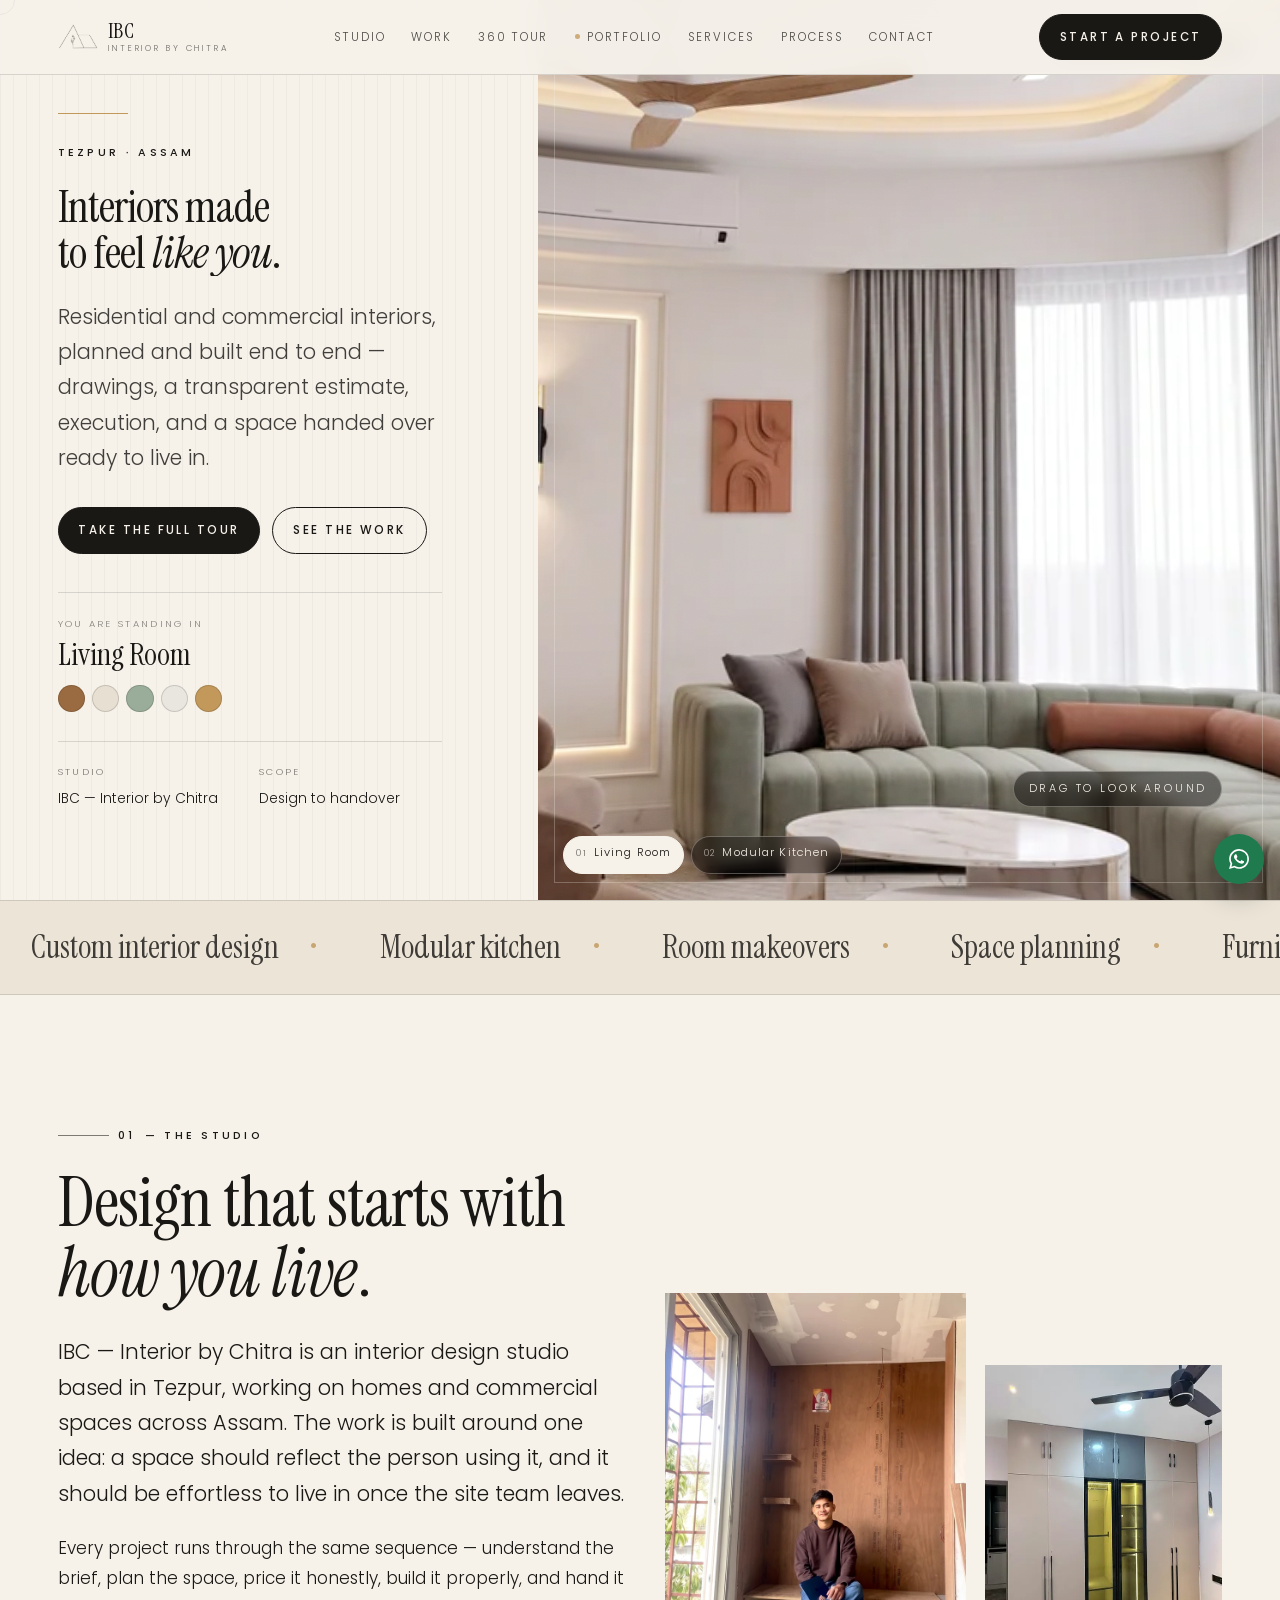
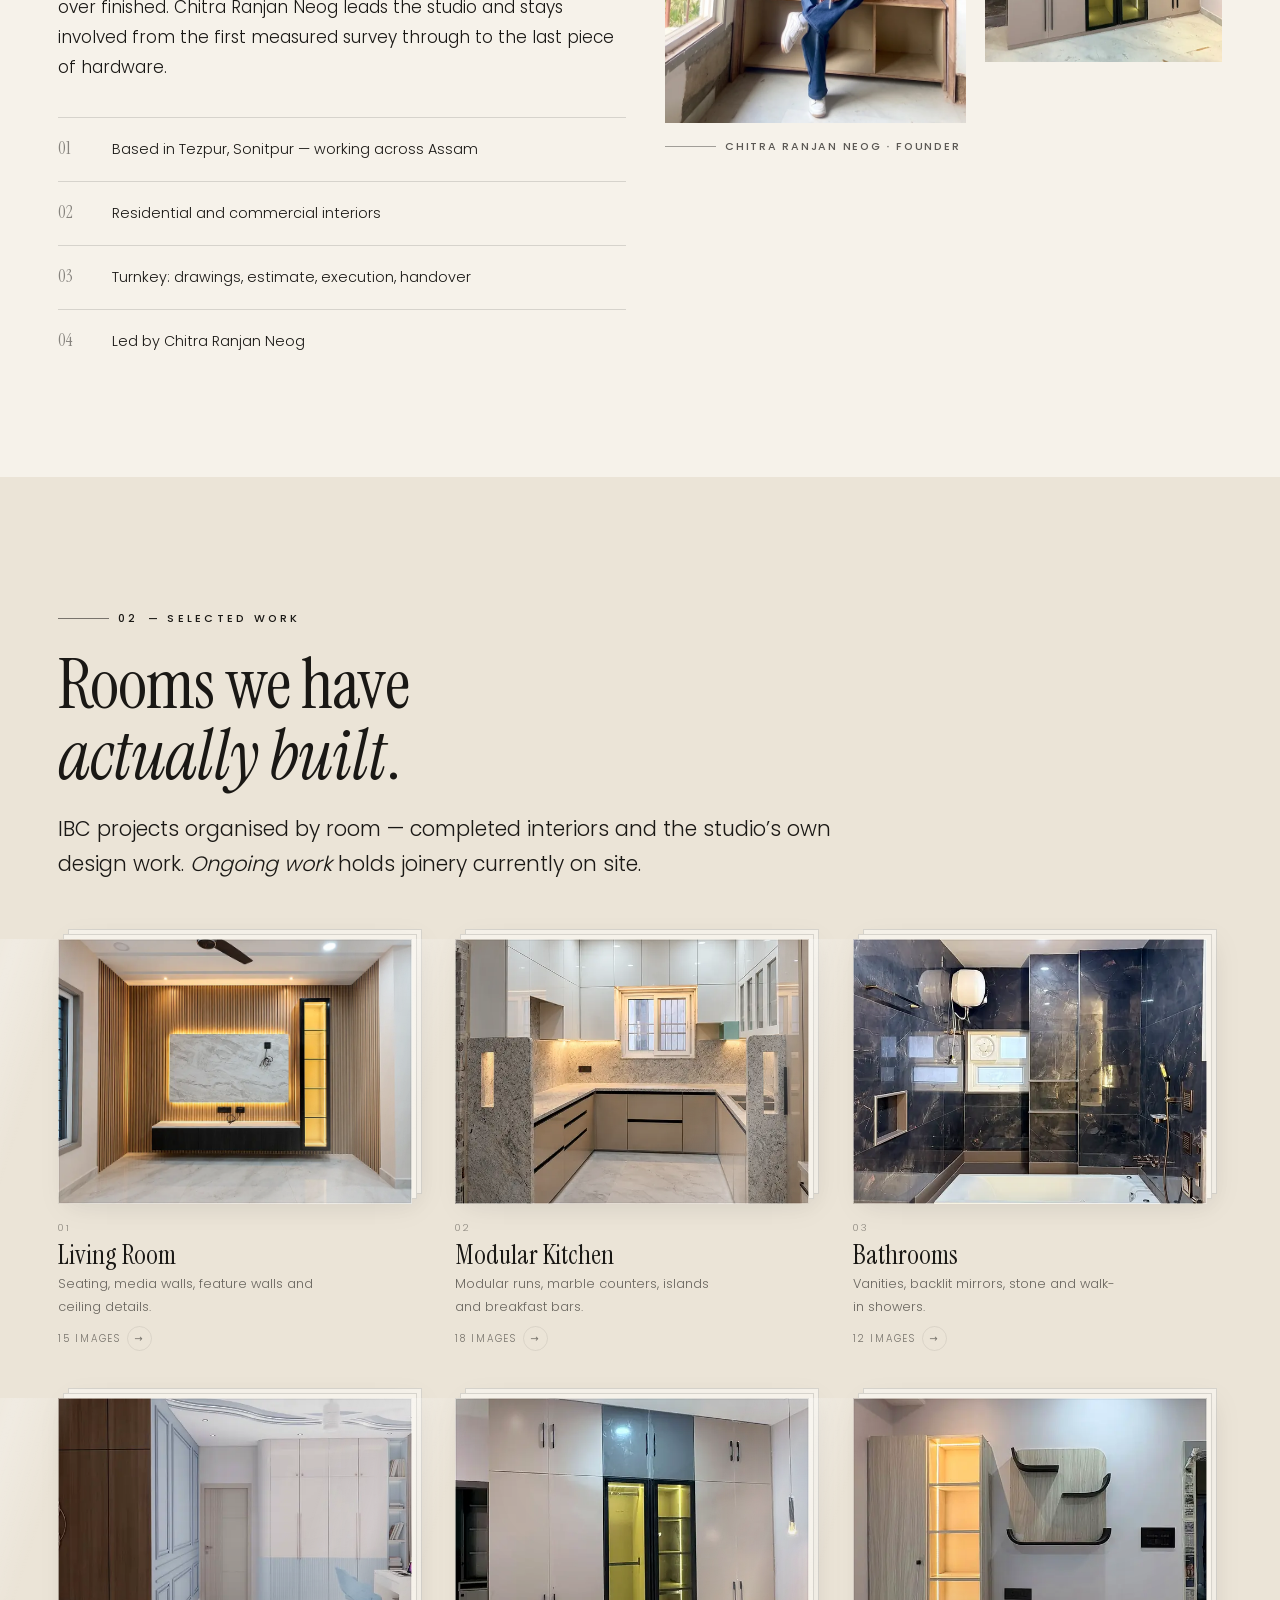
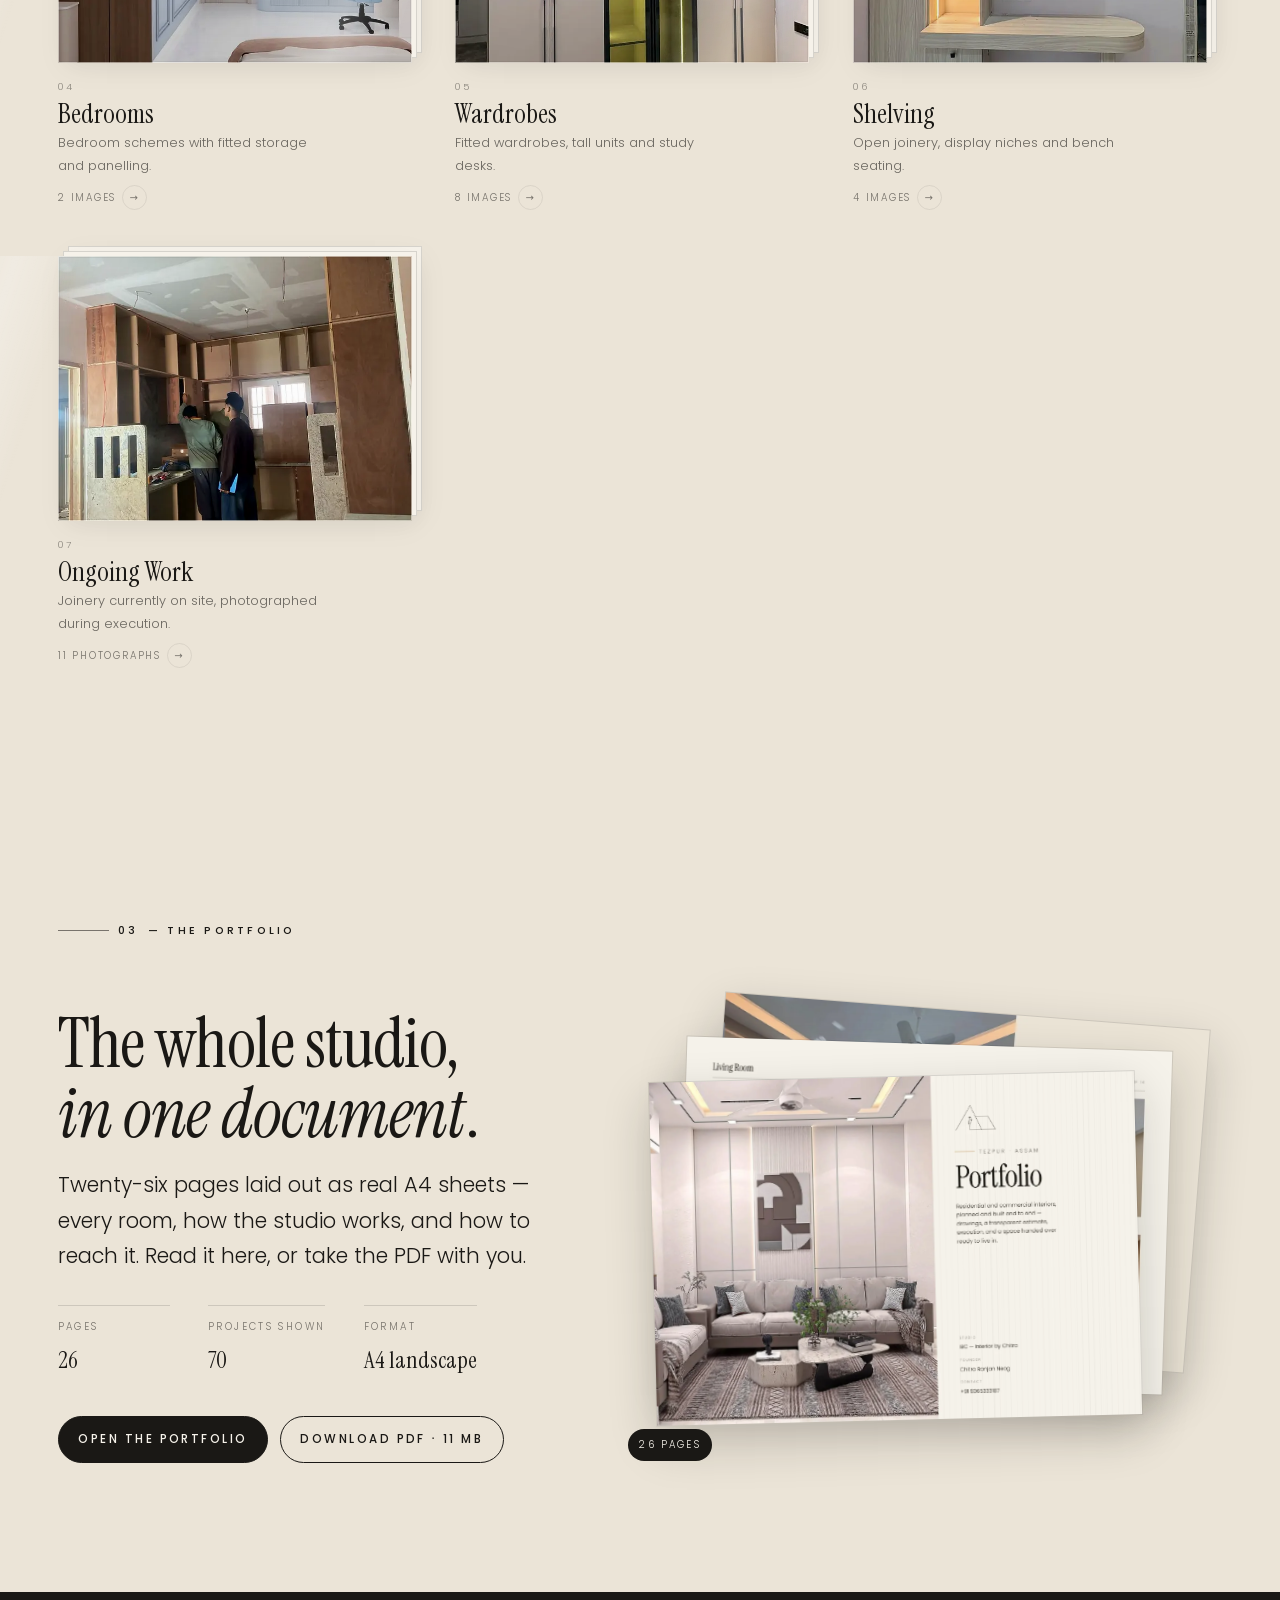
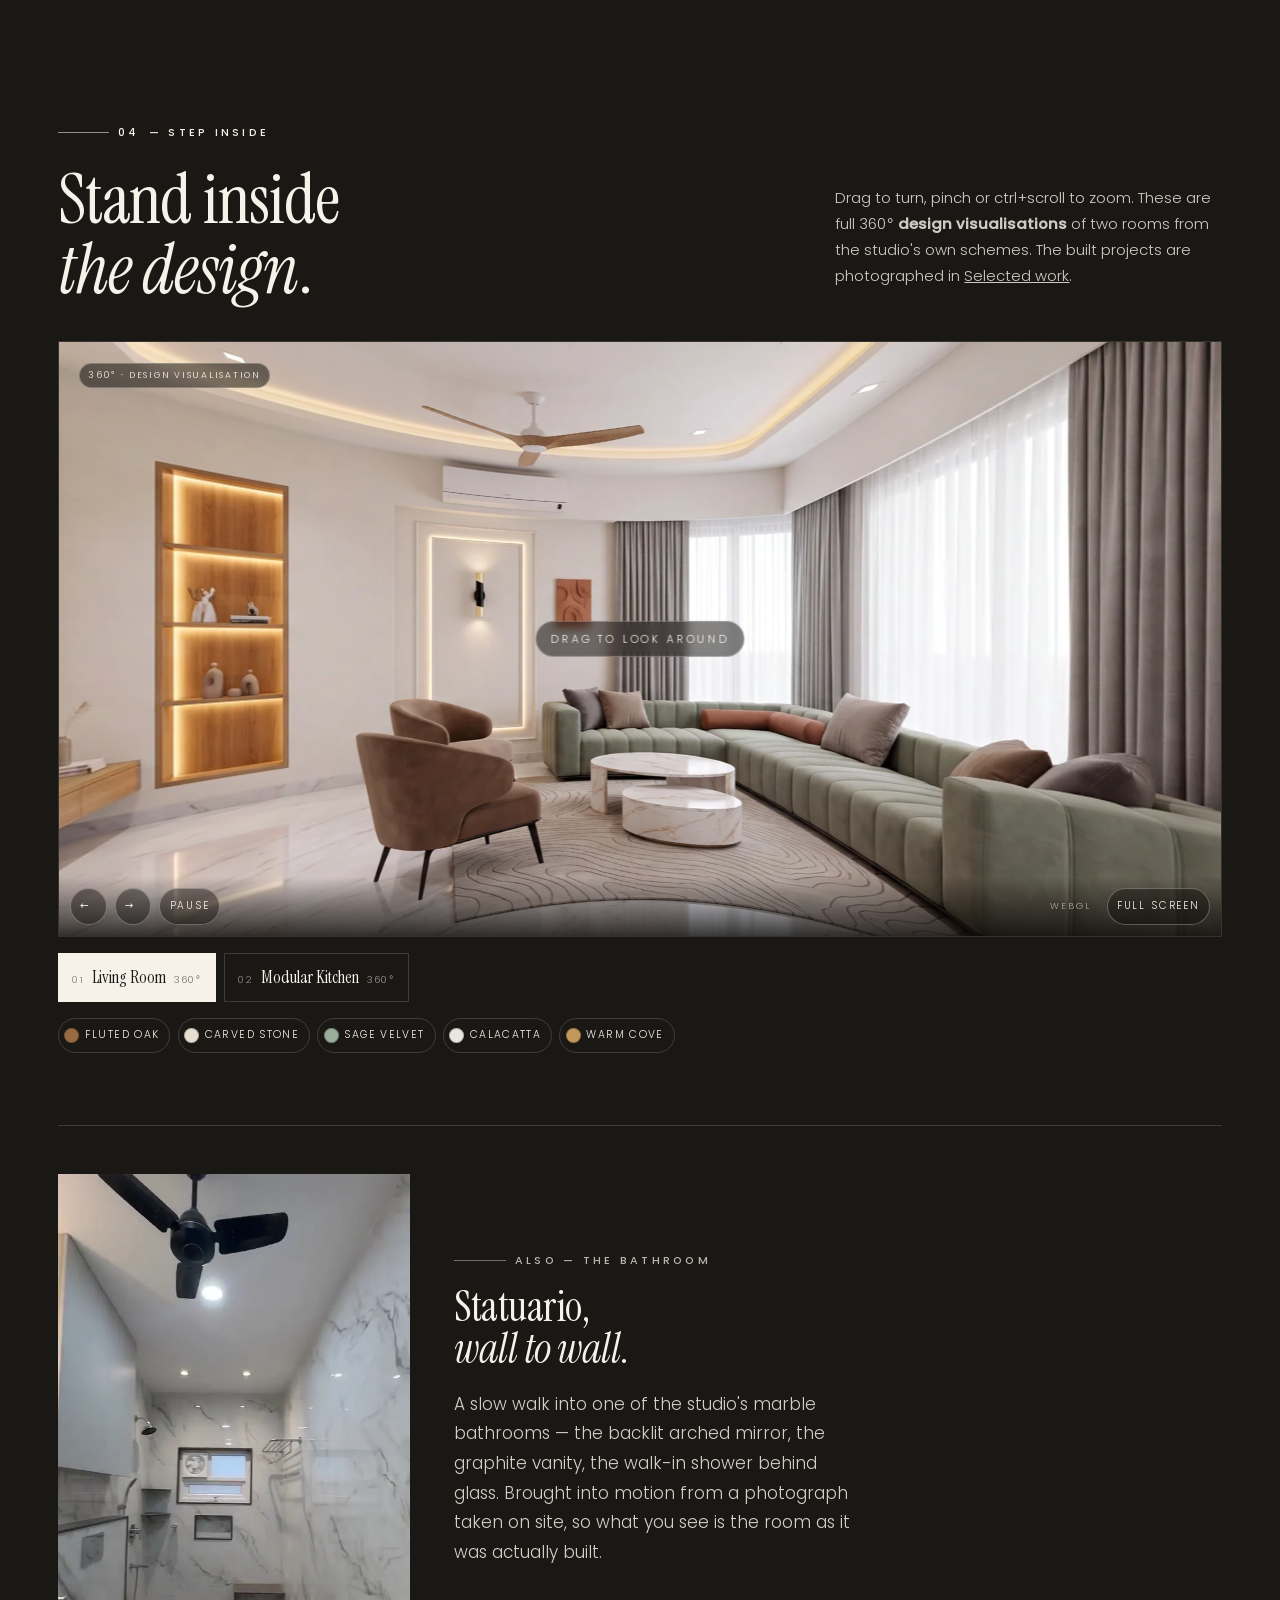
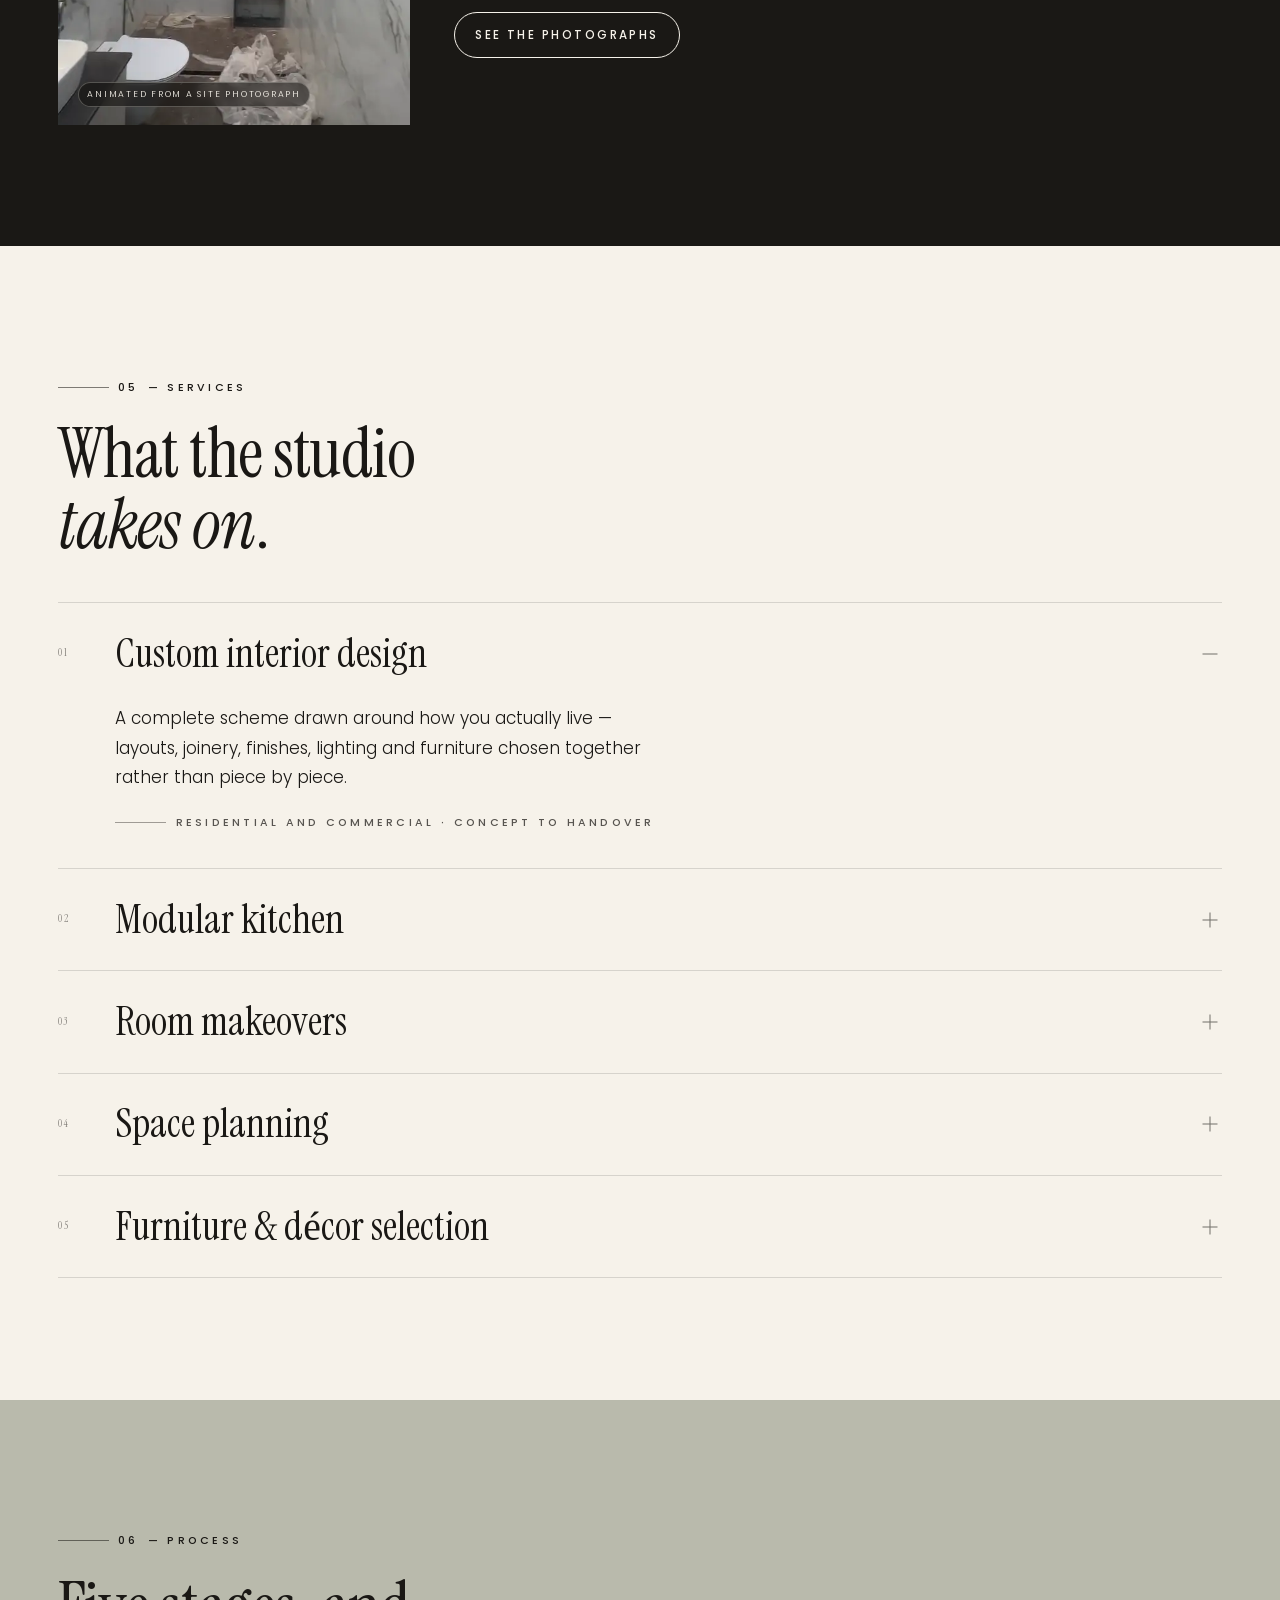
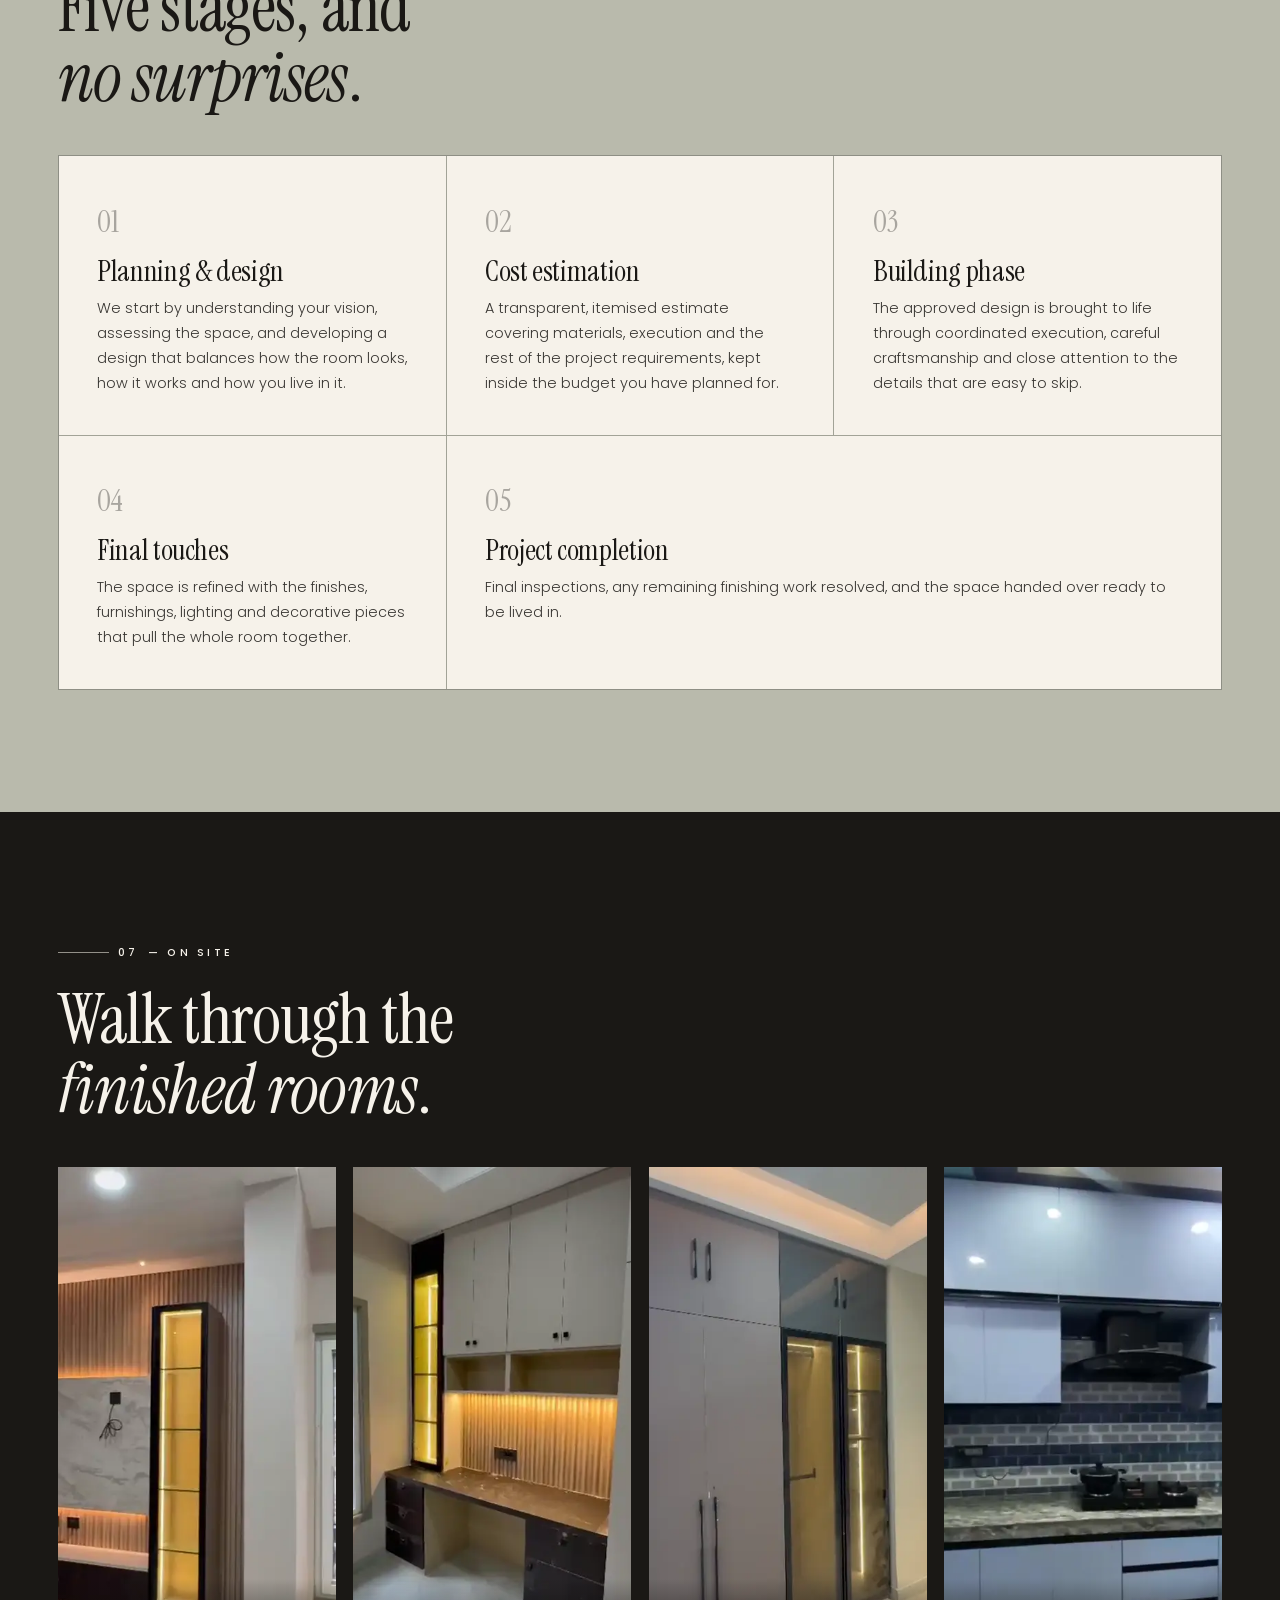
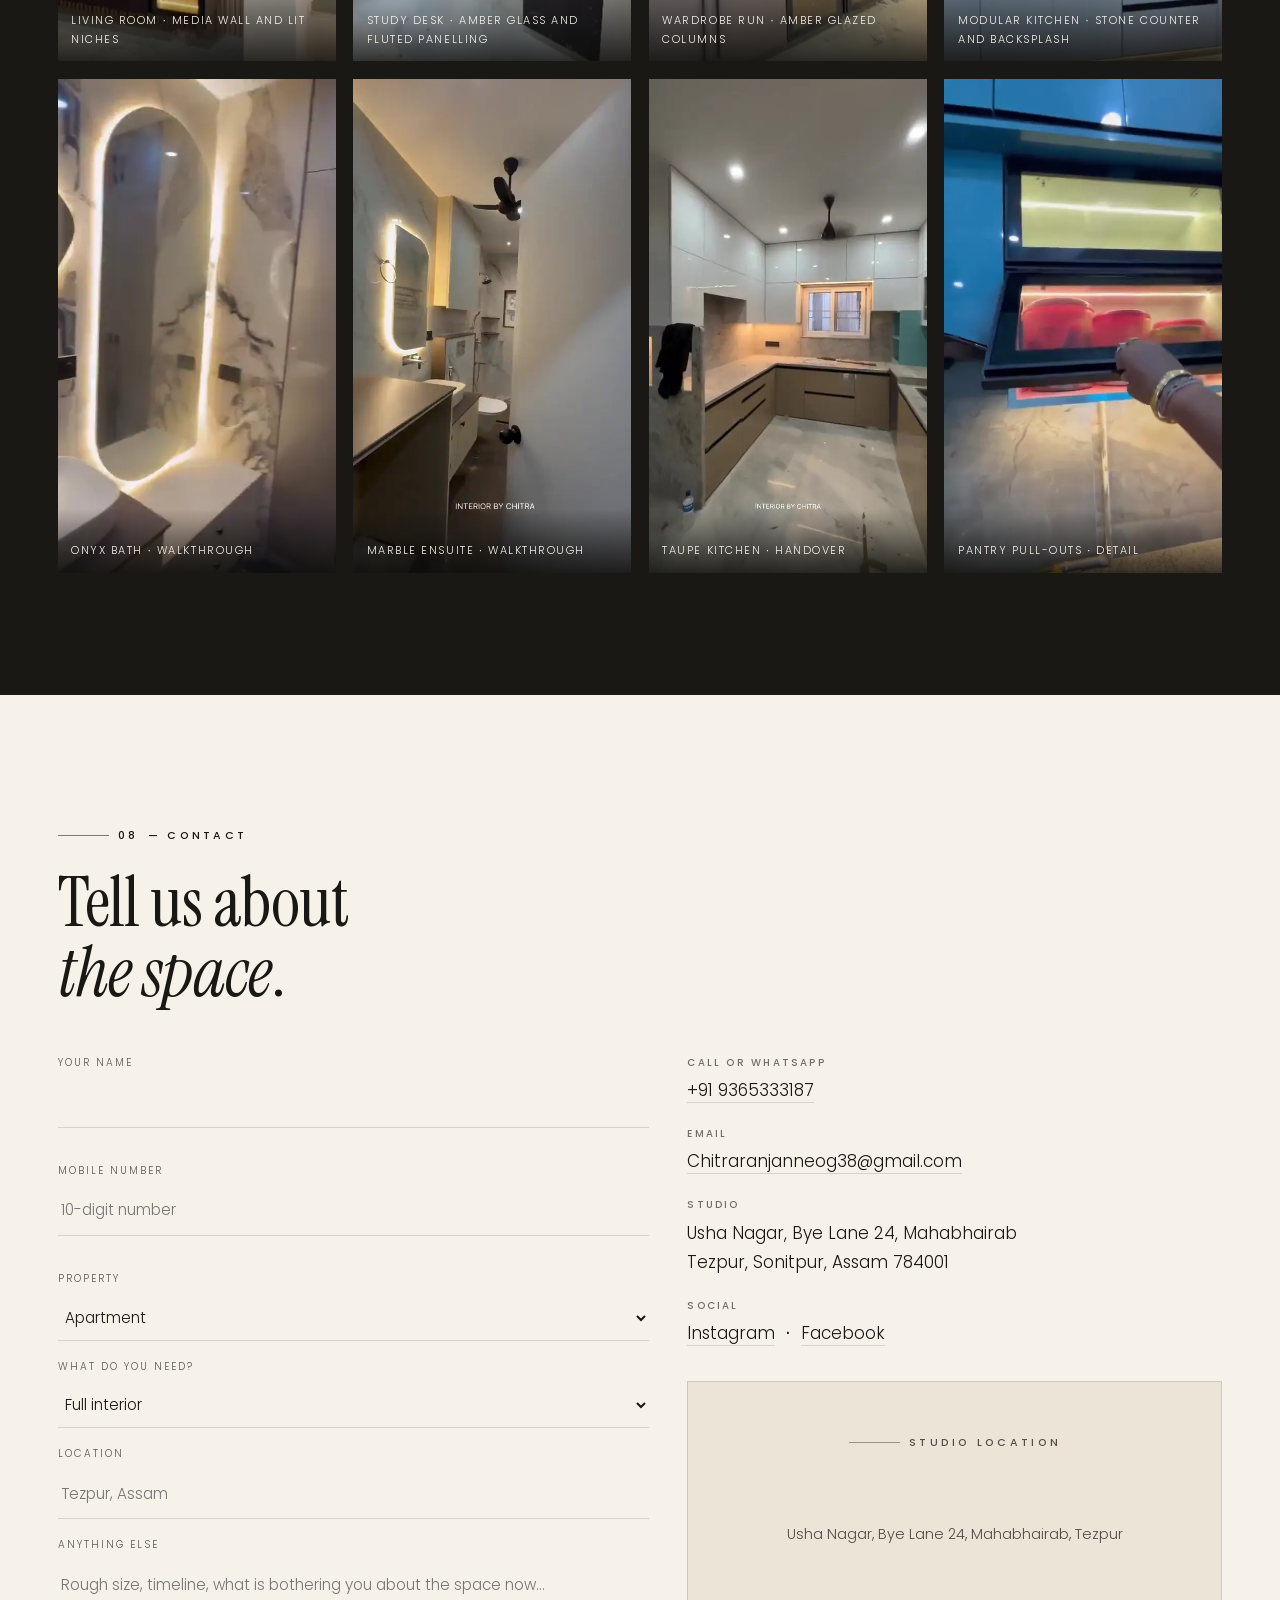
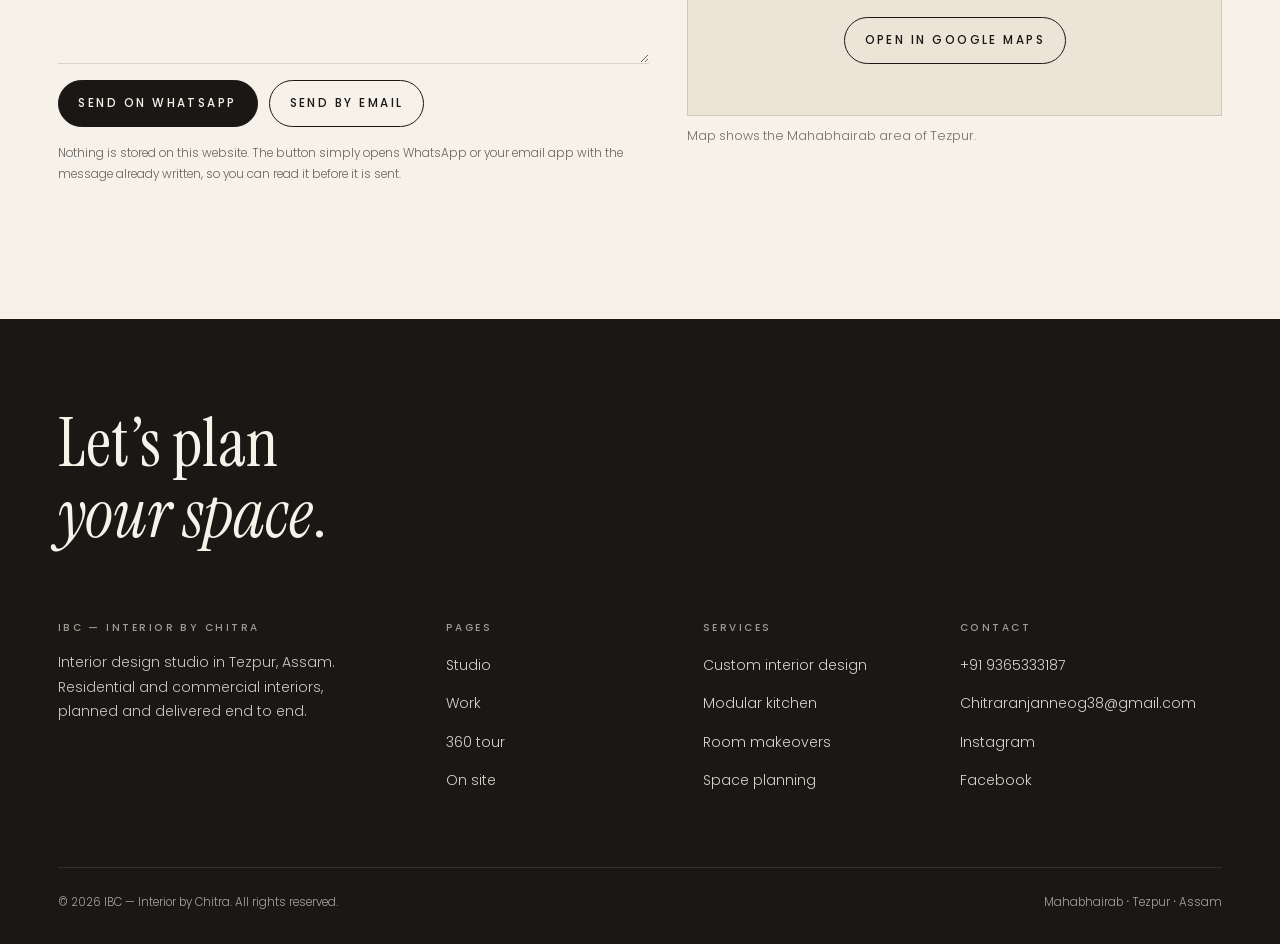
==== commit 129a2717: "v19" ====
--- a/index.html
+++ b/index.html
@@ -44,8 +44,10 @@
   },
   "address": {
     "@type": "PostalAddress",
+    "streetAddress": "Usha Nagar, Bye Lane 24, Mahabhairab",
     "addressLocality": "Tezpur",
     "addressRegion": "Assam",
+    "postalCode": "784001",
     "addressCountry": "IN"
   },
   "areaServed": [
@@ -62,7 +64,7 @@
     "https://www.instagram.com/interiorbychitra",
     "https://www.facebook.com/profile.php?id=100085504209264"
   ],
-  "hasMap": "https://maps.app.goo.gl/HRc3474RMWvV86uP8",
+  "hasMap": "https://www.google.com/maps/search/?api=1&query=Usha+Nagar+Bye+Lane+24+Mahabhairab+Tezpur+Assam+784001",
   "makesOffer": [
     {
       "@type": "Offer",
@@ -136,7 +138,7 @@
 <a href="#tour"><span class="num">04</span>360 Tour</a>
 <a href="#services"><span class="num">05</span>Services</a>
 <a href="#process"><span class="num">06</span>Process</a>
-<a href="#contact"><span class="num">07</span>Contact</a>
+<a href="#contact"><span class="num">08</span>Contact</a>
 <div class="menu__foot">
 <a href="tel:+919365333187">+91 9365333187</a>
 <a href="mailto:Chitraranjanneog38@gmail.com">Chitraranjanneog38@gmail.com</a>
@@ -217,8 +219,9 @@
 </div>
 </div>
 <div class="studio__imgs rv rv-d1">
-<figure>
-<img alt="A layered false ceiling with concealed cove lighting, completed by IBC" decoding="async" height="1361" loading="lazy" src="assets/img/work/living-room/living-layered-ceiling-with-cove-lighting-7-sm.webp" width="1156"/>
+<figure class="studio__founder">
+<img alt="Chitra Ranjan Neog, founder of IBC — Interior by Chitra, on site" decoding="async" loading="lazy" src="assets/img/studio/chitra-neog-sm.webp" width="702" height="1000"/>
+<figcaption class="label">Chitra Ranjan Neog · Founder</figcaption>
 </figure>
 <figure>
 <img alt="A fitted wardrobe with amber glass panels" decoding="async" height="1448" loading="lazy" src="assets/img/work/wardrobes/wardrobes-wardrobe-with-amber-glass-columns-1-sm.webp" width="1086"/>
@@ -1096,22 +1099,19 @@
 <div class="info__row"><b>Email</b>
 <a href="mailto:Chitraranjanneog38@gmail.com">Chitraranjanneog38@gmail.com</a></div>
 <div class="info__row"><b>Studio</b>
-<span>Tezpur, Sonitpur<br/>Assam, India</span></div>
+<span>Usha Nagar, Bye Lane 24, Mahabhairab<br/>Tezpur, Sonitpur, Assam 784001</span></div>
 <div class="info__row"><b>Social</b>
 <a href="https://www.instagram.com/interiorbychitra" rel="noopener">Instagram</a>  · 
             <a href="https://www.facebook.com/profile.php?id=100085504209264" rel="noopener">Facebook</a></div>
 </div>
-<figure style="margin:2.4rem 0 0">
-<img alt="Chitra Ranjan Neog, founder of IBC — Interior by Chitra" decoding="async" height="1109" loading="lazy" src="assets/img/studio/chitra-neog-sm.webp" style="width:100%;max-width:19rem;height:auto" width="743" width="702" height="1000" width="702" height="1000" width="702" height="1000" width="702" height="1000" width="702" height="1000" width="702" height="1000"/>
-<figcaption class="label" style="margin-top:1rem">Chitra Ranjan Neog · Founder</figcaption>
-</figure>
-<div class="map rv" data-map="" style="margin-top:2rem">
+<div class="map rv" data-map="https://www.google.com/maps?q=Usha+Nagar+Bye+Lane+24+Mahabhairab+Tezpur+Assam+784001&amp;output=embed" style="margin-top:2rem">
 <div class="map__ph">
 <p class="label" style="margin:0">Studio location</p>
-<p style="margin:0;font-size:.9rem;opacity:.75">Tezpur, Sonitpur, Assam</p>
-<a class="btn" href="https://maps.app.goo.gl/HRc3474RMWvV86uP8" rel="noopener" target="_blank"><span>Open in Google Maps</span></a>
-</div>
-</div>
+<p style="margin:0;font-size:.9rem;opacity:.75">Usha Nagar, Bye Lane 24, Mahabhairab, Tezpur</p>
+<a class="btn" href="https://www.google.com/maps/search/?api=1&amp;query=Usha+Nagar+Bye+Lane+24+Mahabhairab+Tezpur+Assam+784001" rel="noopener" target="_blank"><span>Open in Google Maps</span></a>
+</div>
+</div>
+<p class="map__note">Map shows the Mahabhairab area of Tezpur.</p>
 </div>
 </div>
 </div>
@@ -1154,7 +1154,7 @@
 </div>
 <div class="ftr__bot">
 <span>© <span data-year="">2026</span> IBC — Interior by Chitra. All rights reserved.</span>
-<span>Tezpur · Sonitpur · Assam</span>
+<span>Mahabhairab · Tezpur · Assam</span>
 </div>
 </div>
 </footer>
--- a/assets/css/main.css
+++ b/assets/css/main.css
@@ -913,3 +913,17 @@
   width: .4em; height: .4em; margin-top: -.2em; border-radius: 50%;
   background: var(--brass);
 }
+
+/* The founder leads the studio image pair. His column is the wider of the
+   two and the image keeps its own aspect rather than being cut to 3:4 — it
+   is an environmental portrait, and cropping in loses the room he is in. */
+.studio__imgs:has(.studio__founder) { grid-template-columns: 1.12fr .88fr; }
+.studio__imgs figure.studio__founder img { aspect-ratio: 702 / 1000; }
+.studio__founder figcaption {
+  margin-top: .9rem; opacity: .7; letter-spacing: .16em; white-space: nowrap;
+}
+@media (max-width: 560px) {
+  .studio__founder figcaption { white-space: normal; }
+}
+
+.map__note { margin: .6rem 0 0; font-size: .78rem; opacity: .6; }
